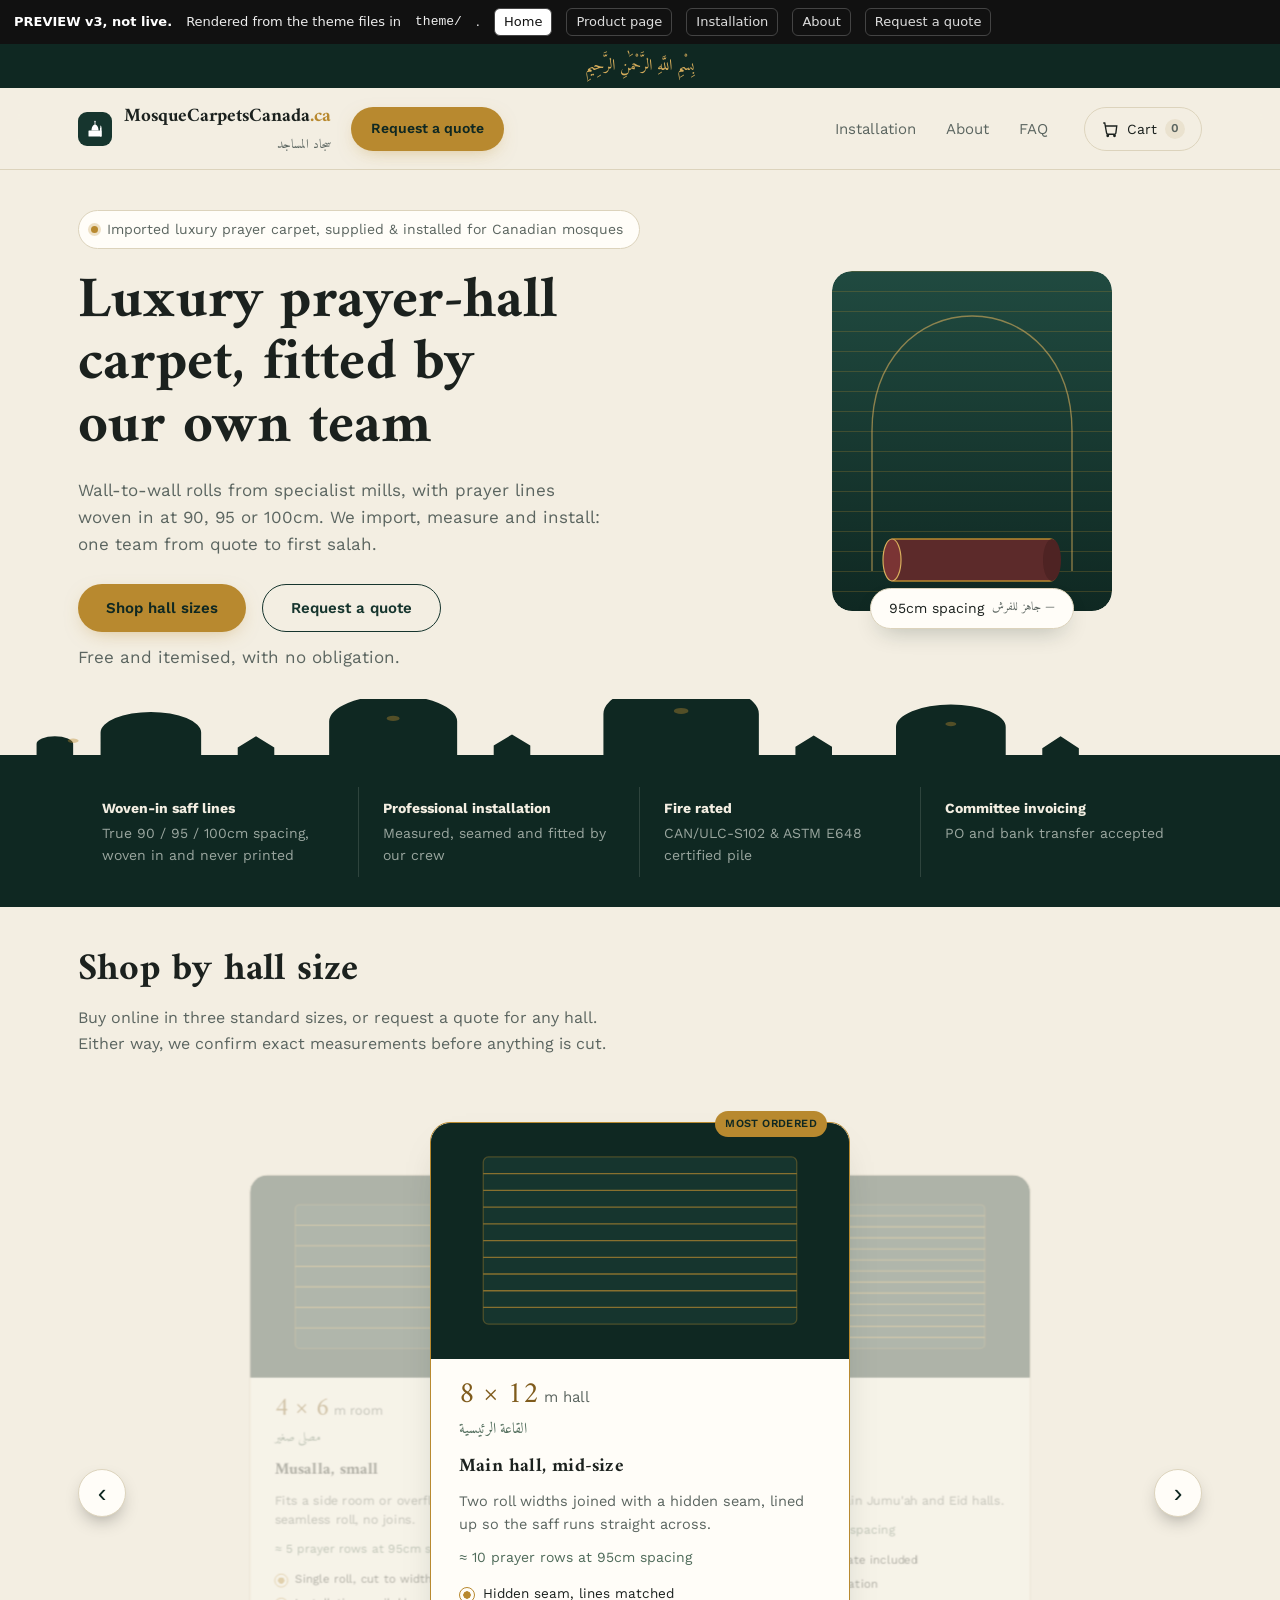
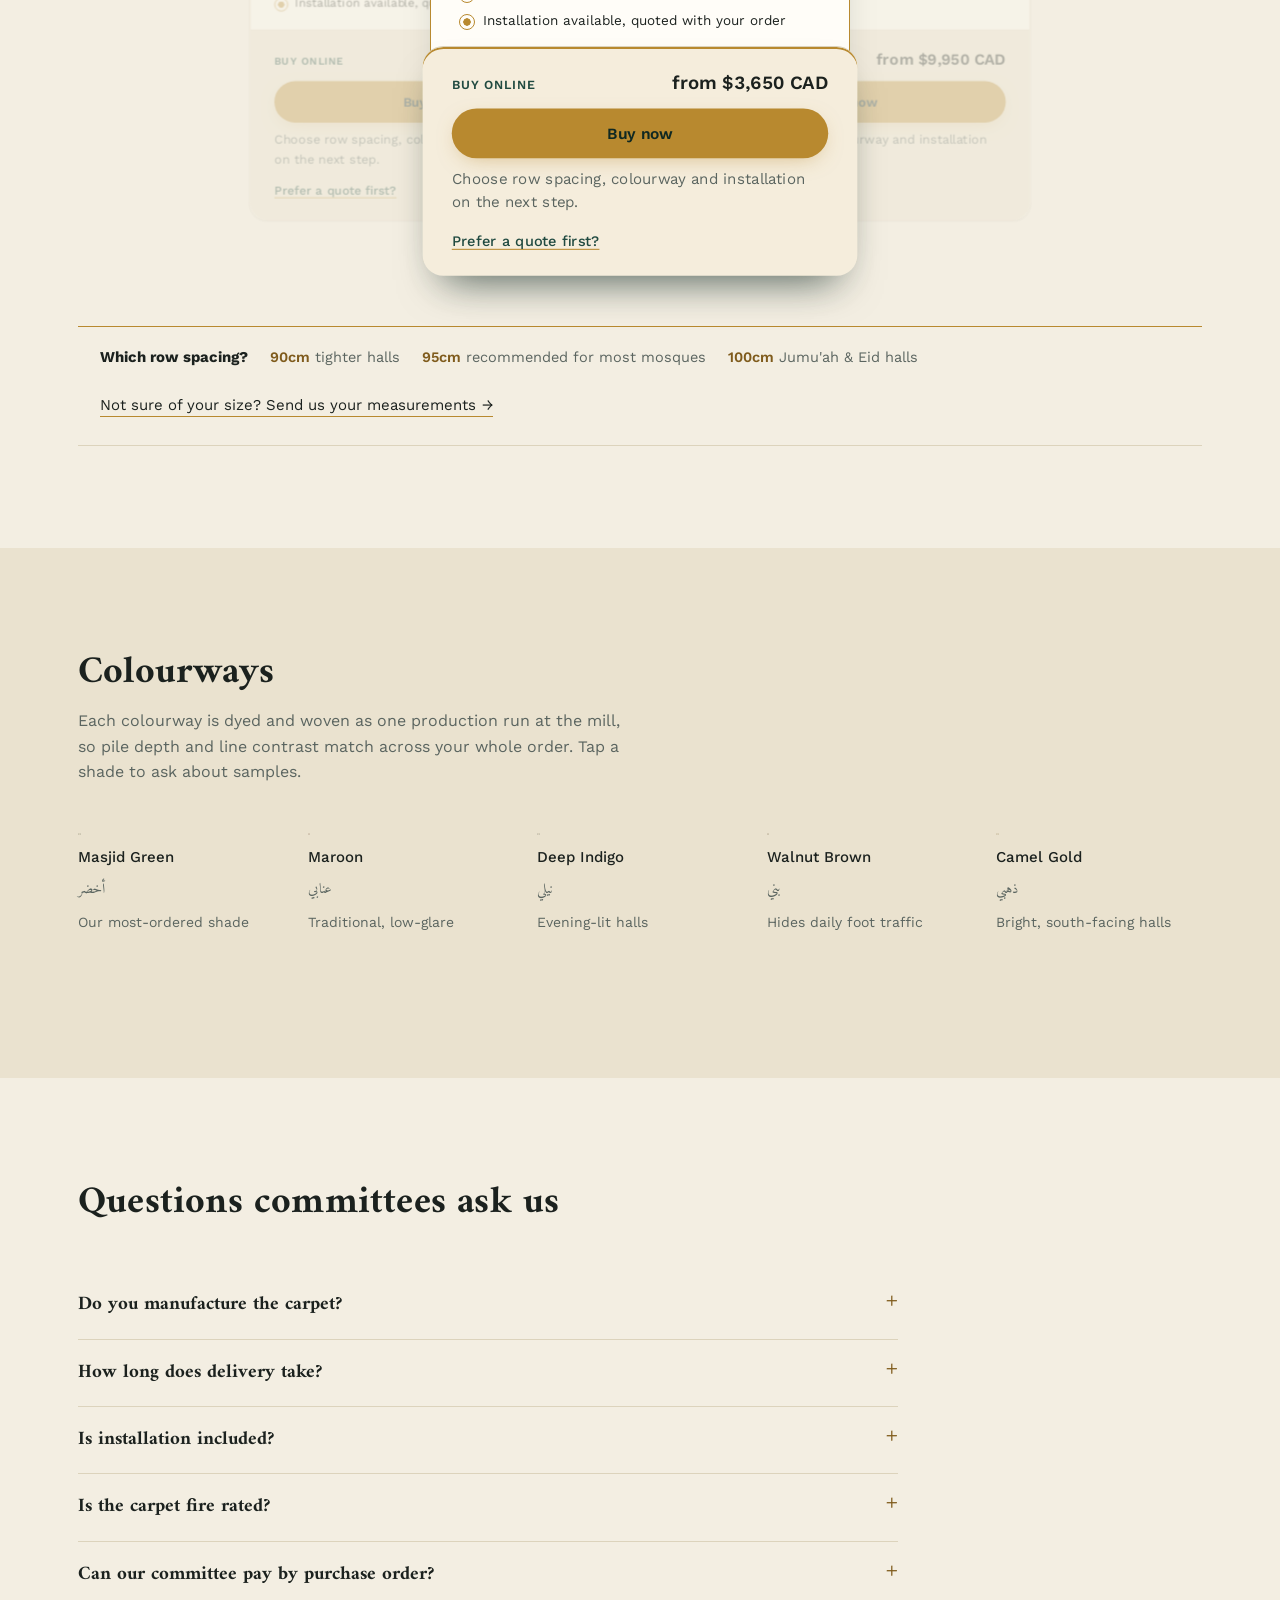
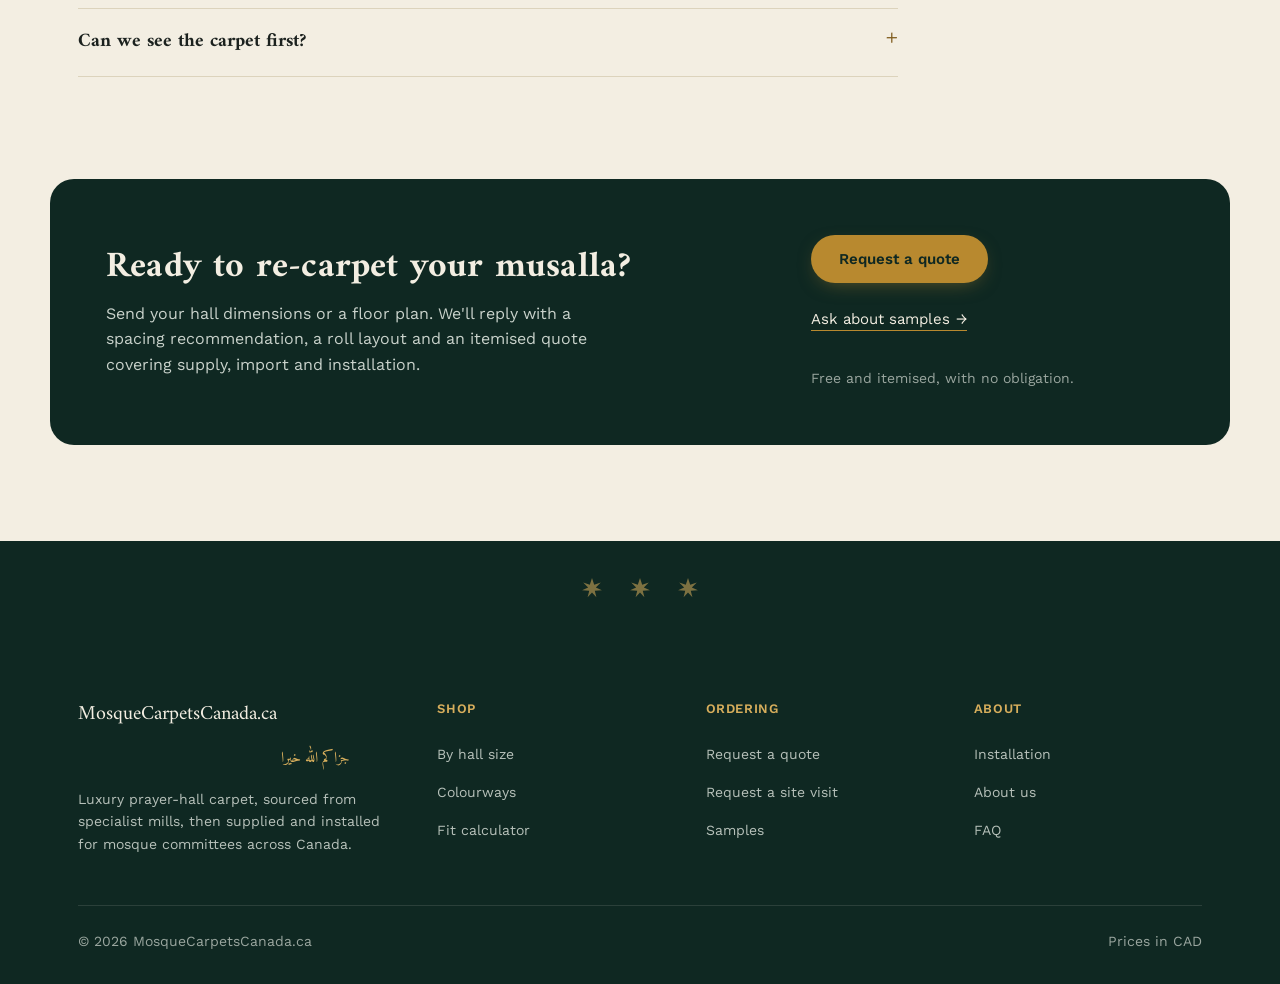
==== previews/v3/index.html @ cc200205 "Fit calculator on the Installation page; footer link points there (preview) Co-Authored-By: Claude O" ====
<!doctype html>
<html lang="en"><head><meta charset="utf-8"><meta name="viewport" content="width=device-width, initial-scale=1">
<title>Home · Site Preview</title>
<style>body{margin:0}.pv{position:relative;z-index:100;background:#111;color:#eee;font:13px/1.4 system-ui,sans-serif;display:flex;flex-wrap:wrap;gap:8px 14px;align-items:center;padding:8px 14px}
.pv b{color:#fff}.pv a{color:#ddd;padding:4px 9px;border:1px solid #444;border-radius:6px;text-decoration:none}.pv a[aria-current]{background:#fff;color:#111}
.skip{position:absolute;left:8px;top:-60px;z-index:200;background:#0F2822;color:#fff;padding:10px 14px;border-radius:8px}.skip:focus{top:8px}</style>
</head><body>
<a class="skip" href="#MainContent">Skip to content</a>
<div class="pv"><b>PREVIEW v3, not live.</b> Rendered from the theme files in <code>theme/</code>. <a href="index.html" aria-current="page">Home</a><a href="product.html">Product page</a><a href="installation.html">Installation</a><a href="about.html">About</a><a href="quote.html">Request a quote</a></div>
<div id="header-group"><link rel="stylesheet" href="../../theme/assets/mosque-design.css">
<link rel="stylesheet" href="../../theme/assets/mosque-update.css">
<link rel="preconnect" href="https://fonts.googleapis.com">
<link rel="preconnect" href="https://fonts.gstatic.com" crossorigin>
<link href="https://fonts.googleapis.com/css2?family=Amiri:ital,wght@0,400;0,700;1,400&family=Work+Sans:wght@300;400;500;600&display=swap" rel="stylesheet">
<div id="mcc-app">
<div class="mcc-bismillah-bar mcc-ar">بِسْمِ اللَّهِ الرَّحْمَٰنِ الرَّحِيمِ</div>

<header>
  <div class="mcc-nav">
    <a class="mcc-logo" href="index.html">
      <div class="mcc-logo-mark">
        <svg viewBox="0 0 40 40" xmlns="http://www.w3.org/2000/svg" fill="none">
          <rect x="7" y="23" width="26" height="12" rx="1" fill="#FFFFFF"/>
          <path d="M13 23C13 15.8 16.5 11 20 11C23.5 11 27 15.8 27 23Z" fill="#FFFFFF"/>
          <rect x="19.2" y="6" width="1.6" height="5" fill="#FFFFFF"/>
          <circle cx="20" cy="5" r="1.5" fill="#FFFFFF"/>
          <rect x="30" y="17" width="3.2" height="18" fill="#FFFFFF"/>
          <path d="M30 17 L31.6 12.5 L33.2 17Z" fill="#FFFFFF"/>
        </svg>
      </div>
      <div class="mcc-logo-stack">
        <span>MosqueCarpetsCanada<span style="color:var(--brass);">.ca</span></span>
        <span class="mcc-logo-ar">سجاد المساجد</span>
      </div>
    </a>
    <a class="mcc-btn-primary mcc-btn-sm mcc-nav-quote" href="quote.html">Request a quote</a><nav class="mcc-navlinks" aria-label="Main">
      <a href="installation.html">Installation</a>
      <a href="about.html">About</a>
      <a href="index.html#faq">FAQ</a>
    </nav>
    <div class="mcc-navtools">
      <a class="mcc-cart-btn" href="/cart" aria-label="Cart, 0 items">
        <svg width="18" height="18" viewBox="0 0 24 24" fill="none" stroke="currentColor" stroke-width="1.8" aria-hidden="true"><path d="M3 4h2l2.4 13.2a2 2 0 0 0 2 1.8h8.4a2 2 0 0 0 2-1.6L21 8H6"/><circle cx="9" cy="21" r="1"/><circle cx="18" cy="21" r="1"/></svg>
        <span class="mcc-cart-label">Cart</span>
        <span class="mcc-cart-count" data-count="0" aria-hidden="true">0</span>
      </a>
    </div>
  </div>
  <nav class="mcc-mobile-nav" aria-label="Main (mobile)">
    <a href="installation.html">Installation</a>
    <a href="about.html">About</a>
    <a href="index.html#faq">FAQ</a>
  </nav>
</header><div class="mcc-mobile-cta" id="mccMobileCta"><a class="mcc-btn-primary" href="quote.html">Request a quote</a></div></div>
<script>
  (function(){
    try{
      var root = document.documentElement;
      root.classList.add('mcc-js');
      var header = document.querySelector('#mcc-app header');
      var bar = document.getElementById('mccMobileCta');
      function onScroll(){
        if(header){ header.classList.toggle('is-scrolled', window.scrollY > 8); }
        if(bar){ bar.classList.toggle('is-visible', window.scrollY > 480); }
      }
      window.addEventListener('scroll', onScroll, { passive: true });
      onScroll();
      function reveal(){
        var items = document.querySelectorAll('#mcc-app [data-reveal]');
        if(!('IntersectionObserver' in window)){ items.forEach(function(el){ el.classList.add('is-in'); }); return; }
        var io = new IntersectionObserver(function(entries){
          entries.forEach(function(e){ if(e.isIntersecting){ e.target.classList.add('is-in'); io.unobserve(e.target); } });
        }, { rootMargin: '0px 0px -8% 0px', threshold: 0.12 });
        items.forEach(function(el){ io.observe(el); });
      }
      if(document.readyState === 'loading'){ document.addEventListener('DOMContentLoaded', reveal); } else { reveal(); }
    }catch(e){ document.documentElement.classList.remove('mcc-js'); console.error('Header script error', e); }
  })();
</script>

</div>
<main id="MainContent"><link rel="stylesheet" href="../../theme/assets/mosque-design.css">
<link rel="stylesheet" href="../../theme/assets/mosque-update.css">
<div id="mcc-app">
<section class="mcc-hero">
  <div class="mcc-hero-skyline" aria-hidden="true">
    <svg viewBox="0 0 1400 220" preserveAspectRatio="none" xmlns="http://www.w3.org/2000/svg">
      <path d="M0 220 V150 L40 150 L40 120 A20 20 0 0 1 80 120 L80 150 L110 150 L110 90 A55 55 0 0 1 220 90 L220 150 L260 150 L260 130 L280 100 L300 130 L300 150 L360 150 L360 60 A70 70 0 0 1 500 60 L500 150 L540 150 L540 125 L560 95 L580 125 L580 150 L660 150 L660 40 A85 85 0 0 1 830 40 L830 150 L870 150 L870 128 L890 98 L910 128 L910 150 L980 150 L980 75 A60 60 0 0 1 1100 75 L1100 150 L1140 150 L1140 132 L1160 100 L1180 132 L1180 150 L1400 150 V220 Z" fill="var(--green-900)"/>
      <circle cx="80" cy="112" r="6" fill="var(--brass)" opacity="0.4"/>
      <circle cx="430" cy="52" r="7" fill="var(--brass)" opacity="0.4"/>
      <circle cx="745" cy="32" r="8" fill="var(--brass)" opacity="0.4"/>
      <circle cx="1040" cy="67" r="6" fill="var(--brass)" opacity="0.4"/>
    </svg>
  </div>

  <div class="mcc-hero-inner">
    <div class="mcc-hero-copy">
      <div class="mcc-trust-badge"><span class="mcc-dot"></span>Imported luxury prayer carpet, supplied & installed for Canadian mosques</div>
      <h1>Luxury prayer-hall carpet, fitted by our own team</h1>
      <p>Wall-to-wall rolls from specialist mills, with prayer lines woven in at 90, 95 or 100cm. We import, measure and install: one team from quote to first salah.</p>
      <div class="mcc-hero-actions">
        <a href="#sizes" class="mcc-btn-primary">Shop hall sizes</a>
        <a href="quote.html" class="mcc-btn-secondary">Request a quote</a>
      </div>
      <p class="mcc-cta-note" style="margin-top:12px;">Free and itemised, with no obligation.</p>
    </div>

    <div class="mcc-hero-card" style="--r:0deg;">
      <svg viewBox="0 0 280 340" xmlns="http://www.w3.org/2000/svg" aria-hidden="true">
        <defs>
          <linearGradient id="archfill2" x1="0" y1="0" x2="0" y2="1"><stop offset="0%" stop-color="#204A40"/><stop offset="100%" stop-color="#0F2822"/></linearGradient>
          <pattern id="saffLines2" width="280" height="20" patternUnits="userSpaceOnUse"><line x1="0" y1="0" x2="280" y2="0" stroke="#B8892F" stroke-width="1" opacity="0.5"/></pattern>
        </defs>
        <rect x="0" y="0" width="280" height="340" rx="20" fill="url(#archfill2)"/>
        <rect x="0" y="0" width="280" height="340" rx="20" fill="url(#saffLines2)"/>
        <path d="M40 300 V160 C40 90 85 45 140 45 C195 45 240 90 240 160 V300" fill="none" stroke="#D7AE5C" stroke-width="1.4" opacity="0.6"/>
        <g transform="translate(56,268)">
          <rect x="0" y="0" width="168" height="42" rx="6" fill="#5C2A2A"/>
          <rect x="0" y="0" width="168" height="42" rx="6" fill="none" stroke="#B8892F" stroke-width="1.3"/>
          <ellipse cx="4" cy="21" rx="9" ry="21" fill="#7A3434"/>
          <ellipse cx="4" cy="21" rx="9" ry="21" fill="none" stroke="#D7AE5C" stroke-width="1.2"/>
          <ellipse cx="164" cy="21" rx="9" ry="21" fill="#4E2323"/>
        </g>
      </svg>
      <div class="mcc-hero-card-tag">95cm spacing<span class="mcc-ar">— جاهز للفرش</span></div>
    </div>
  </div>
</section>

<div class="mcc-strip mcc-trust-band">
  <div class="mcc-wrap">
    <div class="mcc-strip-item"><strong>Woven-in saff lines</strong>True 90 / 95 / 100cm spacing, woven in and never printed</div>
    <div class="mcc-strip-item"><strong>Professional installation</strong>Measured, seamed and fitted by our crew</div>
    <div class="mcc-strip-item"><strong>Fire rated</strong>CAN/ULC-S102 & ASTM E648 certified pile</div>
    <div class="mcc-strip-item"><strong>Committee invoicing</strong>PO and bank transfer accepted</div>
  </div>
</div>

<section class="mcc-section mcc-tight-top" id="sizes">
  <div class="mcc-wrap">
    <div class="mcc-section-head" data-reveal>
      <h2>Shop by hall size</h2>
      <p>Buy online in three standard sizes, or request a quote for any hall. Either way, we confirm exact measurements before anything is cut.</p>
    </div>
    <div class="mcc-size-carousel" data-size-carousel data-reveal role="region" aria-roledescription="carousel" aria-label="Hall sizes">
    <button type="button" class="mcc-carousel-nav mcc-carousel-prev" data-carousel-prev aria-label="Previous hall size" hidden>&#8249;</button>
    <div class="mcc-grid-by-size" data-carousel-track><article class="mcc-size-card" data-carousel-card aria-roledescription="slide" ><div class="mcc-card-media"><svg viewBox="0 0 320 180" aria-hidden="true" preserveAspectRatio="xMidYMid slice">
                <rect width="320" height="180" fill="#0F2822"/>
                <g transform="translate(40,26)"><rect width="240" height="128" rx="4" fill="#16352E" stroke="#B8892F" stroke-opacity=".35"/>
                  <g stroke="#B8892F" stroke-opacity=".7"><line x1="0" y1="18.285714285714285" x2="240" y2="18.285714285714285"/><line x1="0" y1="36.57142857142857" x2="240" y2="36.57142857142857"/><line x1="0" y1="54.857142857142854" x2="240" y2="54.857142857142854"/><line x1="0" y1="73.14285714285714" x2="240" y2="73.14285714285714"/><line x1="0" y1="91.42857142857143" x2="240" y2="91.42857142857143"/><line x1="0" y1="109.71428571428571" x2="240" y2="109.71428571428571"/></g>
                </g>
              </svg></div>
          <div class="mcc-size-head">
            <div class="mcc-dims">4 × 6<span> m room</span></div><div class="mcc-dims-ar">مصلى صغير</div></div>
          <h3><a class="mcc-card-title-link" href="product.html">Musalla, small</a></h3>
          <p>Fits a side room or overflow musalla. One seamless roll, no joins.</p><div class="mcc-rows">≈ 5 prayer rows at 95cm spacing</div><ul class="mcc-incl"><li>Single roll, cut to width</li><li>Installation available, quoted with your order</li></ul><div class="mcc-buy-box">
            <div class="mcc-buy-top">
              <span class="mcc-buy-label">Buy online</span>
              <span class="mcc-price">from $1,150 CAD</span>
            </div><a class="mcc-btn-primary mcc-buy-btn" href="product.html" aria-label="Buy now: Musalla, small">Buy now</a>
              <p class="mcc-buy-note">Choose row spacing, colourway and installation on the next step.</p><a class="mcc-buy-quote" href="quote.html?product=musalla-carpet-roll-small-4-6-m">Prefer a quote first?</a>
          </div>
        </article><article class="mcc-size-card mcc-pop" data-carousel-card aria-roledescription="slide" ><span class="mcc-pop-tag">Most ordered</span><div class="mcc-card-media"><svg viewBox="0 0 320 180" aria-hidden="true" preserveAspectRatio="xMidYMid slice">
                <rect width="320" height="180" fill="#0F2822"/>
                <g transform="translate(40,26)"><rect width="240" height="128" rx="4" fill="#16352E" stroke="#B8892F" stroke-opacity=".35"/>
                  <g stroke="#B8892F" stroke-opacity=".7"><line x1="0" y1="12.8" x2="240" y2="12.8"/><line x1="0" y1="25.6" x2="240" y2="25.6"/><line x1="0" y1="38.4" x2="240" y2="38.4"/><line x1="0" y1="51.2" x2="240" y2="51.2"/><line x1="0" y1="64" x2="240" y2="64"/><line x1="0" y1="76.8" x2="240" y2="76.8"/><line x1="0" y1="89.6" x2="240" y2="89.6"/><line x1="0" y1="102.4" x2="240" y2="102.4"/><line x1="0" y1="115.2" x2="240" y2="115.2"/></g>
                </g>
              </svg></div>
          <div class="mcc-size-head">
            <div class="mcc-dims">8 × 12<span> m hall</span></div><div class="mcc-dims-ar">القاعة الرئيسية</div></div>
          <h3><a class="mcc-card-title-link" href="product.html">Main hall, mid-size</a></h3>
          <p>Two roll widths joined with a hidden seam, lined up so the saff runs straight across.</p><div class="mcc-rows">≈ 10 prayer rows at 95cm spacing</div><ul class="mcc-incl"><li>Hidden seam, lines matched</li><li>Installation available, quoted with your order</li></ul><div class="mcc-buy-box">
            <div class="mcc-buy-top">
              <span class="mcc-buy-label">Buy online</span>
              <span class="mcc-price">from $3,650 CAD</span>
            </div><a class="mcc-btn-primary mcc-buy-btn" href="product.html" aria-label="Buy now: Main hall, mid-size">Buy now</a>
              <p class="mcc-buy-note">Choose row spacing, colourway and installation on the next step.</p><a class="mcc-buy-quote" href="quote.html?product=main-hall-carpet-roll-mid-size-8-12-m">Prefer a quote first?</a>
          </div>
        </article><article class="mcc-size-card" data-carousel-card aria-roledescription="slide" ><div class="mcc-card-media"><svg viewBox="0 0 320 180" aria-hidden="true" preserveAspectRatio="xMidYMid slice">
                <rect width="320" height="180" fill="#0F2822"/>
                <g transform="translate(40,26)"><rect width="240" height="128" rx="4" fill="#16352E" stroke="#B8892F" stroke-opacity=".35"/>
                  <g stroke="#B8892F" stroke-opacity=".7"><line x1="0" y1="9.846153846153847" x2="240" y2="9.846153846153847"/><line x1="0" y1="19.692307692307693" x2="240" y2="19.692307692307693"/><line x1="0" y1="29.53846153846154" x2="240" y2="29.53846153846154"/><line x1="0" y1="39.38461538461539" x2="240" y2="39.38461538461539"/><line x1="0" y1="49.23076923076923" x2="240" y2="49.23076923076923"/><line x1="0" y1="59.07692307692308" x2="240" y2="59.07692307692308"/><line x1="0" y1="68.92307692307692" x2="240" y2="68.92307692307692"/><line x1="0" y1="78.76923076923077" x2="240" y2="78.76923076923077"/><line x1="0" y1="88.61538461538461" x2="240" y2="88.61538461538461"/><line x1="0" y1="98.46153846153847" x2="240" y2="98.46153846153847"/><line x1="0" y1="108.3076923076923" x2="240" y2="108.3076923076923"/><line x1="0" y1="118.15384615384616" x2="240" y2="118.15384615384616"/></g>
                </g>
              </svg></div>
          <div class="mcc-size-head">
            <div class="mcc-dims">15 × 22<span> m hall</span></div><div class="mcc-dims-ar">قاعة الجمعة</div></div>
          <h3><a class="mcc-card-title-link" href="product.html">Jumu'ah hall, large</a></h3>
          <p>Multi-width install for main Jumu'ah and Eid halls.</p><div class="mcc-rows">≈ 19 prayer rows at 95cm spacing</div><ul class="mcc-incl"><li>Site visit & floor template included</li><li>Full professional installation</li></ul><div class="mcc-buy-box">
            <div class="mcc-buy-top">
              <span class="mcc-buy-label">Buy online</span>
              <span class="mcc-price">from $9,950 CAD</span>
            </div><a class="mcc-btn-primary mcc-buy-btn" href="product.html" aria-label="Buy now: Jumu&#39;ah hall, large">Buy now</a>
              <p class="mcc-buy-note">Choose row spacing, colourway and installation on the next step.</p><a class="mcc-buy-quote" href="quote.html?product=jumuah-hall-carpet-roll-large-15-22-m">Prefer a quote first?</a>
          </div>
        </article></div>
    <button type="button" class="mcc-carousel-nav mcc-carousel-next" data-carousel-next aria-label="Next hall size" hidden>&#8250;</button>
    <p class="mcc-visually-hidden" aria-live="polite" data-carousel-status></p>
    </div>
    <div class="mcc-size-help" data-reveal>
      <div class="mcc-size-help-tip">
        <strong>Which row spacing?</strong>
        <span><b>90cm</b> tighter halls</span><span><b>95cm</b> recommended for most mosques</span><span><b>100cm</b> Jumu'ah &amp; Eid halls</span>
      </div>
      <a class="mcc-btn-ghost" href="quote.html">Not sure of your size? Send us your measurements</a>
    </div>
  </div>
</section>

<section class="mcc-section mcc-band" id="colours">
  <div class="mcc-wrap">
    <div class="mcc-section-head" data-reveal>
      <h2>Colourways</h2>
      <p>Each colourway is dyed and woven as one production run at the mill, so pile depth and line contrast match across your whole order. Tap a shade to ask about samples.</p>
    </div>
    <div class="mcc-colorways">
      <button type="button" class="mcc-swatch" data-name="Masjid Green" aria-pressed="false"><div class="mcc-block" style="background:#0F2822"></div><p>Masjid Green</p><div class="mcc-ar-name">أخضر</div><span>Our most-ordered shade</span></button>
      <button type="button" class="mcc-swatch" data-name="Maroon" aria-pressed="false"><div class="mcc-block" style="background:#5C2A2A"></div><p>Maroon</p><div class="mcc-ar-name">عنابي</div><span>Traditional, low-glare</span></button>
      <button type="button" class="mcc-swatch" data-name="Deep Indigo" aria-pressed="false"><div class="mcc-block" style="background:#1B2A4A"></div><p>Deep Indigo</p><div class="mcc-ar-name">نيلي</div><span>Evening-lit halls</span></button>
      <button type="button" class="mcc-swatch" data-name="Walnut Brown" aria-pressed="false"><div class="mcc-block" style="background:#3B2A17"></div><p>Walnut Brown</p><div class="mcc-ar-name">بني</div><span>Hides daily foot traffic</span></button>
      <button type="button" class="mcc-swatch" data-name="Camel Gold" aria-pressed="false"><div class="mcc-block" style="background:#8A6A2E"></div><p>Camel Gold</p><div class="mcc-ar-name">ذهبي</div><span>Bright, south-facing halls</span></button>
    </div>
    <p class="mcc-colorway-preview" id="mccColorwayPreview" aria-live="polite"></p>
  </div>
</section>

<section class="mcc-section" id="faq">
  <div class="mcc-wrap">
    <div class="mcc-section-head" data-reveal><h2>Questions committees ask us</h2></div>
    <div class="mcc-faq"><details  ><summary>Do you manufacture the carpet?</summary><p>No. We're specialist suppliers. We source luxury prayer carpet from partner mills, import it and inspect every roll in Canada. That lets us pick the best mill for each job instead of pushing one factory's range.</p></details><details  ><summary>How long does delivery take?</summary><p>It depends on the colourway, spacing and quantity. We confirm your delivery window in writing with your quote, before you pay anything.</p></details><details  ><summary>Is installation included?</summary><p>Installation is available on every order and quoted alongside the carpet, so you can compare supply-only and supply-and-install. The Jumu'ah hall package always includes a site visit and floor template.</p></details><details  ><summary>Is the carpet fire rated?</summary><p>Yes. The pile is certified to CAN/ULC-S102 and ASTM E648. We can send the certificates to your building inspector or insurer.</p></details><details  ><summary>Can our committee pay by purchase order?</summary><p>Yes. We accept POs and bank transfer, and we invoice in your mosque's registered name for your records.</p></details><details  ><summary>Can we see the carpet first?</summary><p>Yes. Request samples of any colourway through our quote form and we'll arrange them for your committee.</p></details></div>
  </div>
</section>

<section class="mcc-cta mcc-on-dark" data-reveal>
  <div><h2>Ready to re-carpet your musalla?</h2><p>Send your hall dimensions or a floor plan. We'll reply with a spacing recommendation, a roll layout and an itemised quote covering supply, import and installation.</p></div>
  <div class="mcc-cta-actions"><a href="quote.html" class="mcc-btn-primary">Request a quote</a><a href="quote.html?need=samples" class="mcc-btn-ghost">Ask about samples</a><p class="mcc-cta-note">Free and itemised, with no obligation.</p></div>
</section>
</div>
<script>
  (function(){
    try{
      var swatches = document.querySelectorAll('.mcc-swatch');
      var preview = document.getElementById('mccColorwayPreview');
      swatches.forEach(function(btn){
        btn.addEventListener('click', function(){
          swatches.forEach(function(b){ b.setAttribute('aria-pressed', 'false'); b.classList.remove('mcc-swatch-pulse'); });
          btn.setAttribute('aria-pressed', 'true');
          void btn.offsetWidth;
          btn.classList.add('mcc-swatch-pulse');
          if (preview) {
            preview.innerHTML = 'Selected: <strong>' + btn.dataset.name + '</strong> · <a href="quote.html?need=samples&colour=' + encodeURIComponent(btn.dataset.name) + '" style="border-bottom:1px solid var(--brass)">Ask about samples →</a>';
            preview.classList.add('is-visible');
          }
        });
      });
    }catch(e){ console.error('Colorway selector error', e); }
  })();
</script>
<script>
  (function(){
    try{
      var root = document.querySelector('[data-size-carousel]');
      if(!root) return;
      var cards = Array.prototype.slice.call(root.querySelectorAll('[data-carousel-card]'));
      if(cards.length < 2) return;
      var prevBtn = root.querySelector('[data-carousel-prev]'), nextBtn = root.querySelector('[data-carousel-next]');
      var status = root.querySelector('[data-carousel-status]');
      var still = window.matchMedia && window.matchMedia('(prefers-reduced-motion: reduce)').matches;
      var n = cards.length, active = Math.floor((n - 1) / 2), timer = null;

      function layout(){
        cards.forEach(function(card, i){
          var d = (i - active + n) % n;
          var pos = d === 0 ? 'active' : (d === 1 ? 'next' : (d === n - 1 ? 'prev' : 'hidden'));
          card.setAttribute('data-pos', pos);
          card.setAttribute('aria-label', (i + 1) + ' of ' + n);
          card.setAttribute('aria-hidden', pos === 'active' ? 'false' : 'true');
          card.querySelectorAll('a, button').forEach(function(el){
            if(pos === 'active'){ el.removeAttribute('tabindex'); } else { el.setAttribute('tabindex', '-1'); }
          });
        });
        var title = cards[active].querySelector('h3');
        if(status && title){ status.textContent = 'Showing ' + title.textContent.trim() + ', ' + (active + 1) + ' of ' + n; }
      }

      function pop(){
        var box = cards[active].querySelector('.mcc-buy-box');
        if(!box || still) return;
        box.classList.remove('is-popping'); void box.offsetWidth; box.classList.add('is-popping');
      }

      function go(index){
        var next = (index + n) % n;
        if(next === active) return;
        cards.forEach(function(c){ var b = c.querySelector('.mcc-buy-box'); if(b){ b.classList.remove('is-popping'); } });
        active = next;
        layout();
        clearTimeout(timer);
        timer = setTimeout(pop, still ? 0 : 260);
      }

      prevBtn.addEventListener('click', function(){ go(active - 1); });
      nextBtn.addEventListener('click', function(){ go(active + 1); });

      root.addEventListener('click', function(e){
        var card = e.target.closest('[data-carousel-card]');
        if(card && card.getAttribute('data-pos') !== 'active'){
          e.preventDefault(); e.stopPropagation();
          go(cards.indexOf(card));
        }
      }, true);

      root.addEventListener('keydown', function(e){
        if(e.key === 'ArrowLeft'){ e.preventDefault(); go(active - 1); prevBtn.focus(); }
        if(e.key === 'ArrowRight'){ e.preventDefault(); go(active + 1); nextBtn.focus(); }
      });

      var x0 = null;
      root.addEventListener('touchstart', function(e){ x0 = e.touches[0].clientX; }, { passive: true });
      root.addEventListener('touchend', function(e){
        if(x0 === null) return;
        var dx = e.changedTouches[0].clientX - x0; x0 = null;
        if(Math.abs(dx) > 40){ go(active + (dx < 0 ? 1 : -1)); }
      }, { passive: true });

      prevBtn.hidden = false; nextBtn.hidden = false;
      root.classList.add('is-ready');
      layout();
      setTimeout(pop, 300);
    }catch(e){ console.error('Hall size carousel error', e); }
  })();
</script>


</main>
<link rel="stylesheet" href="../../theme/assets/mosque-design.css">
<link rel="stylesheet" href="../../theme/assets/mosque-update.css">
<div id="mcc-app">
<div class="mcc-divider-stars" style="background:var(--green-900); padding:36px 0;" aria-hidden="true">
  <svg viewBox="0 0 40 40"><path d="M20 2 L24 14 L36 10 L27 19 L38 24 L25 25 L28 37 L20 28 L12 37 L15 25 L2 24 L13 19 L4 10 L16 14 Z" fill="var(--brass-light)"/></svg>
  <svg viewBox="0 0 40 40"><path d="M20 2 L24 14 L36 10 L27 19 L38 24 L25 25 L28 37 L20 28 L12 37 L15 25 L2 24 L13 19 L4 10 L16 14 Z" fill="var(--brass-light)"/></svg>
  <svg viewBox="0 0 40 40"><path d="M20 2 L24 14 L36 10 L27 19 L38 24 L25 25 L28 37 L20 28 L12 37 L15 25 L2 24 L13 19 L4 10 L16 14 Z" fill="var(--brass-light)"/></svg>
</div>

<div class="mcc-footer">
  <div class="mcc-wrap">
    <div class="mcc-foot-grid">
      <div>
        <div class="mcc-foot-logo">MosqueCarpetsCanada.ca</div>
        <p class="mcc-ar" style="max-width:34ch; color:var(--brass-light); font-size:15px; margin-bottom:14px;">جزاكم الله خيرا</p>
        <p style="max-width:34ch;">Luxury prayer-hall carpet, sourced from specialist mills, then supplied and installed for mosque committees across Canada.</p></div>
      <div>
        <h4>Shop</h4>
        <a href="index.html#sizes">By hall size</a>
        <a href="index.html#colours">Colourways</a>
        <a href="/pages/installation#calculator">Fit calculator</a>
      </div>
      <div>
        <h4>Ordering</h4>
        <a href="quote.html">Request a quote</a>
        <a href="quote.html?need=site-visit">Request a site visit</a>
        <a href="quote.html?need=samples">Samples</a>
      </div>
      <div>
        <h4>About</h4>
        <a href="installation.html">Installation</a>
        <a href="about.html">About us</a>
        <a href="index.html#faq">FAQ</a>
      </div>
    </div>
    <div class="mcc-foot-bottom">
      <span>© 2026 MosqueCarpetsCanada.ca</span>
      <span>Prices in CAD</span>
    </div>
  </div>
</div>
</div>


</body></html>
---- theme/assets/mosque-design.css ----
#mcc-app{--green-900:#0F2822; --green-800:#16352E; --green-700:#204A40; --brass:#B8892F; --brass-light:#D7AE5C; --plaster:#F3EEE2; --plaster-dim:#EAE2CF; --maroon:#5C2A2A; --sage:#7C9A87; --ink:#1B211E; --bg:var(--plaster); --surface:#FFFDF8; --text:var(--ink); --text-dim:#5B6560; --line:#DCD3BC; --arch:var(--green-800);}
#mcc-app *{box-sizing:border-box; margin:0; padding:0;}
#mcc-app{background:var(--bg); color:var(--text); font-family:'Work Sans', sans-serif; font-weight:400; line-height:1.6; overflow-x:hidden;}
#mcc-app img{max-width:100%; display:block;}
#mcc-app a{color:inherit; text-decoration:none;}
#mcc-app .mcc-wrap{max-width:1180px; margin:0 auto; padding:0 28px;}
#mcc-app h1, #mcc-app h2, #mcc-app h3{font-family:'Amiri', serif; font-weight:700; line-height:1.15; letter-spacing:0.2px;}
#mcc-app header{position:sticky; top:0; z-index:40; background:color-mix(in srgb, var(--bg) 82%, transparent); backdrop-filter:blur(14px); -webkit-backdrop-filter:blur(14px); border-bottom:1px solid var(--line);}
#mcc-app .mcc-nav{display:flex; align-items:center; padding:20px 28px; max-width:1180px; margin:0 auto;}
#mcc-app .mcc-logo{display:flex; align-items:center; gap:12px; font-family:'Amiri', serif; font-weight:700; font-size:19px; color:var(--text); white-space:nowrap;}
#mcc-app .mcc-logo-mark{width:34px; height:34px; flex-shrink:0; background:var(--green-800); border-radius:9px; display:flex; align-items:center; justify-content:center;}
#mcc-app .mcc-logo-mark svg{width:20px; height:20px;}
#mcc-app .mcc-navlinks{display:flex; gap:34px; font-size:15px; color:var(--text-dim); margin-left:auto; margin-right:48px;}
#mcc-app .mcc-navlinks a:hover{color:var(--brass);}
#mcc-app .mcc-navtools{display:flex; align-items:center; gap:20px;}
#mcc-app .mcc-cart-btn{display:flex; align-items:center; gap:8px; font-size:14px; color:var(--text); border:1px solid var(--line); padding:9px 18px; border-radius:999px;}
@media (max-width:840px){#mcc-app .mcc-navlinks{display:none;}}
#mcc-app .mcc-hero{position:relative; padding:40px 0 0; overflow:hidden;}
#mcc-app .mcc-hero-skyline{position:absolute; left:0; right:0; bottom:0; height:82px; opacity:0.5; pointer-events:none;}
#mcc-app .mcc-hero-skyline svg{width:100%; height:100%; display:block;}
#mcc-app .mcc-hero-inner{position:relative; z-index:1; max-width:1180px; margin:0 auto; padding:0 28px 110px; display:grid; grid-template-columns:1.15fr 0.85fr; align-items:center; gap:40px;}
#mcc-app .mcc-trust-badge{display:inline-flex; align-items:center; gap:9px; font-size:13px; color:var(--text-dim); border:1px solid var(--line); border-radius:999px; padding:7px 16px 7px 12px; margin-bottom:22px; background:var(--surface);}
#mcc-app .mcc-trust-badge .mcc-dot{width:7px; height:7px; border-radius:50%; background:var(--brass); box-shadow:0 0 0 3px color-mix(in srgb, var(--brass) 25%, transparent);}
#mcc-app .mcc-hero-copy .mcc-kicker{color:var(--brass); font-size:15px; font-style:italic; font-family:'Amiri', serif; margin-bottom:18px;}
#mcc-app .mcc-hero-copy h1{font-size:clamp(34px, 4.2vw, 54px); max-width:12ch; color:var(--text);}
#mcc-app .mcc-hero-copy p{margin-top:18px; max-width:42ch; color:var(--text-dim); font-size:17px;}
#mcc-app .mcc-hero-actions{display:flex; gap:16px; margin-top:26px; align-items:center; flex-wrap:wrap;}
#mcc-app .mcc-btn-primary{background:var(--brass); color:var(--green-900); padding:15px 30px; font-size:15px; font-weight:600; border-radius:999px; transition:transform .18s ease, background .18s ease, box-shadow .18s ease; box-shadow:0 6px 20px -8px rgba(184,137,47,0.55);}
#mcc-app .mcc-btn-primary:hover{background:var(--brass-light); transform:translateY(-1px); box-shadow:0 10px 26px -8px rgba(184,137,47,0.65);}
#mcc-app .mcc-btn-ghost{color:var(--text); font-size:15px; border-bottom:1px solid var(--brass); padding-bottom:3px;}
#mcc-app .mcc-hero-mini-stats{display:flex; gap:32px; margin-top:28px; padding-top:18px; border-top:1px solid var(--line); max-width:440px;}
#mcc-app .mcc-hero-mini-stats div{display:flex; flex-direction:column; gap:4px;}
#mcc-app .mcc-hero-mini-stats strong{font-family:'Amiri', serif; font-size:22px; color:var(--text);}
#mcc-app .mcc-hero-mini-stats span{font-size:12.5px; color:var(--text-dim);}
#mcc-app .mcc-hero-card{position:relative; max-width:280px; margin:0 auto; transform:rotate(var(--r, 0deg)); filter:drop-shadow(0 30px 50px -20px rgba(15,40,34,0.5));}
#mcc-app .mcc-hero-card svg{width:100%; height:auto; display:block; border-radius:20px;}
#mcc-app .mcc-hero-card-tag{position:absolute; left:50%; bottom:-18px; transform:translateX(-50%) rotate(calc(var(--r,0deg) * -1)); background:var(--surface); border:1px solid var(--line); border-radius:999px; padding:8px 18px; font-size:12.5px; color:var(--text); white-space:nowrap; display:flex; align-items:center; gap:8px; box-shadow:0 10px 24px -10px rgba(15,40,34,0.3);}
#mcc-app .mcc-hero-card-tag .mcc-ar{font-size:12px; color:var(--text-dim);}
@media (max-width:900px){#mcc-app .mcc-hero-inner{grid-template-columns:1fr; padding-bottom:88px;}
#mcc-app .mcc-hero-card{margin-top:20px;}
#mcc-app .mcc-hero-skyline{height:60px;}}
#mcc-app .mcc-strip{margin-top:0; background:var(--plaster-dim); border-radius:16px; max-width:1180px; margin-left:auto; margin-right:auto; transform:translateY(-70px);}
#mcc-app .mcc-strip .mcc-wrap{display:flex; flex-wrap:wrap; gap:0; padding:22px 28px; max-width:none;}
#mcc-app .mcc-strip-item{flex:1 1 220px; padding:10px 24px; border-right:1px solid var(--line); font-size:13.5px; color:var(--text-dim);}
#mcc-app .mcc-strip-item:last-child{border-right:none;}
#mcc-app .mcc-strip-item strong{display:block; color:var(--text); font-size:14px; margin-bottom:2px;}
#mcc-app .mcc-section{padding:96px 28px;}
#mcc-app .mcc-section-head{max-width:600px; margin-bottom:52px;}
#mcc-app .mcc-section-head h2{font-size:clamp(28px,3.2vw,38px); color:var(--text);}
#mcc-app .mcc-section-head p{margin-top:14px; color:var(--text-dim); font-size:16px; max-width:48ch;}
#mcc-app .mcc-grid-by-size{display:grid; grid-template-columns:repeat(3,1fr); gap:20px;}
#mcc-app .mcc-size-card{background:var(--surface); padding:38px 30px; display:flex; flex-direction:column; gap:16px; border:1px solid var(--line); border-radius:18px; transition:transform .2s ease, box-shadow .2s ease, border-color .2s ease;}
#mcc-app .mcc-size-card:hover{transform:translateY(-4px); box-shadow:0 20px 40px -24px rgba(15,40,34,0.35); border-color:var(--brass);}
#mcc-app .mcc-size-head{display:flex; flex-direction:column; gap:5px;}
#mcc-app .mcc-size-card .mcc-dims{font-family:'Amiri', serif; font-size:30px; color:var(--brass); line-height:1.2;}
#mcc-app .mcc-size-card .mcc-dims span{font-size:15px; color:var(--text-dim); font-family:'Work Sans',sans-serif;}
#mcc-app .mcc-size-card h3{font-size:19px; color:var(--text); font-weight:700;}
#mcc-app .mcc-size-card p{font-size:14.5px; color:var(--text-dim); flex:1; line-height:1.55;}
#mcc-app .mcc-size-foot{display:flex; flex-direction:column; gap:6px; border-top:1px solid var(--line); padding-top:14px;}
#mcc-app .mcc-size-card .mcc-rows{font-size:13px; color:var(--sage);}
#mcc-app .mcc-size-card .mcc-price{font-size:15px; color:var(--text); font-weight:600;}
@media (max-width:900px){#mcc-app .mcc-grid-by-size{grid-template-columns:1fr;}}
#mcc-app .mcc-saff-section{background: radial-gradient(circle at 88% 12%, color-mix(in srgb, var(--brass) 16%, transparent), transparent 55%), var(--green-800); color:var(--plaster); padding:96px 28px;}
#mcc-app .mcc-saff-section .mcc-wrap{display:grid; grid-template-columns:0.9fr 1.1fr; gap:60px; align-items:center;}
#mcc-app .mcc-saff-section h2{color:var(--plaster); font-size:clamp(26px,3vw,34px);}
#mcc-app .mcc-saff-kicker{color:var(--brass-light); font-size:15px; font-style:italic; margin-bottom:12px; display:block;}
#mcc-app .mcc-saff-section p{color:#C9D2CB; margin-top:16px; font-size:16px; max-width:44ch;}
#mcc-app .mcc-saff-facts{list-style:none; margin-top:26px; display:flex; flex-direction:column; gap:12px;}
#mcc-app .mcc-saff-fact{display:flex; gap:16px; align-items:flex-start; background:rgba(243,238,226,0.05); border:1px solid rgba(243,238,226,0.12); border-radius:14px; padding:16px 18px; transition:background .2s ease, border-color .2s ease;}
#mcc-app .mcc-saff-fact:hover{background:rgba(243,238,226,0.09); border-color:rgba(184,137,47,0.4);}
#mcc-app .mcc-saff-fact-rec{border-color:rgba(184,137,47,0.5); background:rgba(184,137,47,0.09);}
#mcc-app .mcc-saff-fact-num{flex-shrink:0; width:40px; height:40px; border-radius:50%; background:var(--brass); color:var(--green-900); font-family:'Amiri',serif; font-weight:700; font-size:15px; display:flex; align-items:center; justify-content:center;}
#mcc-app .mcc-saff-fact-rec .mcc-saff-fact-num{background:var(--brass-light);}
#mcc-app .mcc-saff-fact-body{display:flex; flex-direction:column; gap:4px;}
#mcc-app .mcc-saff-fact-body strong{font-family:'Amiri',serif; font-size:17px; color:var(--brass-light); display:flex; align-items:center; gap:8px;}
#mcc-app .mcc-saff-fact-tag{font-family:'Work Sans',sans-serif; font-style:normal; font-size:10.5px; font-weight:600; letter-spacing:0.4px; text-transform:uppercase; color:var(--green-900); background:var(--brass-light); padding:2px 8px; border-radius:999px;}
#mcc-app .mcc-saff-fact-body span{font-size:14px; color:#C9D2CB; line-height:1.5;}
#mcc-app .mcc-saff-diagram-wrap{position:relative; border-radius:20px; overflow:hidden; border:1px solid rgba(184,137,47,0.25); box-shadow:0 30px 60px -30px rgba(0,0,0,0.5);}
#mcc-app .mcc-saff-diagram{width:100%; display:block;}
#mcc-app .mcc-saff-diagram-tag{position:absolute; top:16px; right:16px; background:var(--surface); color:var(--green-900); font-size:12.5px; font-weight:600; padding:7px 14px; border-radius:999px; box-shadow:0 8px 20px -8px rgba(0,0,0,0.35);}
@media (max-width:900px){#mcc-app .mcc-saff-section .mcc-wrap{grid-template-columns:1fr;}}
#mcc-app .mcc-colorways{display:grid; grid-template-columns:repeat(5,1fr); gap:18px;}
#mcc-app .mcc-swatch{display:flex; flex-direction:column; gap:10px; cursor:pointer; border:none; background:none; padding:0; text-align:left; font:inherit; width:100%;}
#mcc-app .mcc-swatch[aria-pressed="true"] .mcc-block{box-shadow:0 0 0 3px var(--surface), 0 0 0 5px var(--brass);}
#mcc-app .mcc-swatch-pulse .mcc-block{animation:mcc-swatch-pop .45s ease;}
@keyframes mcc-swatch-pop{
    0%{transform:scale(1);}
    45%{transform:scale(1.06);}
    100%{transform:scale(1);}
  }
#mcc-app .mcc-swatch .mcc-block{aspect-ratio:1; border-radius:14px; background-size:cover; background-position:center; border:1px solid var(--line); position:relative; overflow:hidden; transition:transform .2s ease;}
#mcc-app .mcc-swatch:hover .mcc-block{transform:translateY(-3px) scale(1.02);}
#mcc-app .mcc-swatch .mcc-block::after{content:''; position:absolute; inset:0; background: repeating-linear-gradient(90deg, rgba(0,0,0,0.06) 0 2px, transparent 2px 34px);}
#mcc-app .mcc-swatch p{font-size:13.5px; color:var(--text); font-weight:500;}
#mcc-app .mcc-swatch span{font-size:12px; color:var(--text-dim);}
#mcc-app .mcc-colorway-preview{margin-top:22px; text-align:center; font-size:14px; color:var(--text-dim); opacity:0; transition:opacity .25s ease; min-height:20px;}
#mcc-app .mcc-colorway-preview.is-visible{opacity:1;}
#mcc-app .mcc-colorway-preview strong{color:var(--text); font-weight:600;}
@media (max-width:900px){#mcc-app .mcc-colorways{grid-template-columns:repeat(2,1fr);}}
#mcc-app .mcc-calc{background:var(--surface); border:1px solid var(--line); border-radius:20px; padding:48px; display:grid; grid-template-columns:1fr 1fr; gap:44px;}
#mcc-app .mcc-calc-form label{display:block; font-size:13px; color:var(--text-dim); margin-bottom:8px; margin-top:20px;}
#mcc-app .mcc-calc-form label:first-child{margin-top:0;}
#mcc-app .mcc-calc-form input, #mcc-app .mcc-calc-form select{width:100%; padding:12px 14px; font-size:15px; border:1px solid var(--line); background:var(--bg); color:var(--text); border-radius:10px; font-family:'Work Sans',sans-serif;}
#mcc-app .mcc-calc-result{background:var(--plaster-dim); border-left:3px solid var(--brass); border-radius:14px; padding:28px; display:flex; flex-direction:column; justify-content:center;}
#mcc-app .mcc-calc-result .mcc-num{font-family:'Amiri',serif; font-size:44px; color:var(--green-800); line-height:1;}
#mcc-app .mcc-calc-result .mcc-label{font-size:13px; color:var(--text-dim); margin-top:8px;}
#mcc-app .mcc-calc-result .mcc-note{font-size:13px; color:var(--text-dim); margin-top:18px; border-top:1px solid var(--line); padding-top:16px;}
@media (max-width:840px){#mcc-app .mcc-calc{grid-template-columns:1fr;}}
#mcc-app .mcc-testimonial{max-width:760px; margin:0 auto; text-align:center; padding:100px 28px;}
#mcc-app .mcc-testimonial svg{width:34px; margin:0 auto 28px; opacity:0.5;}
#mcc-app .mcc-testimonial p{font-family:'Amiri', serif; font-style:italic; font-size:clamp(20px,2.4vw,27px); color:var(--text); line-height:1.5;}
#mcc-app .mcc-testimonial cite{display:block; margin-top:26px; font-style:normal; font-size:14px; color:var(--text-dim);}
#mcc-app footer{background:var(--green-900); color:#C9D2CB; padding:64px 28px 32px;}
#mcc-app .mcc-foot-grid{display:grid; grid-template-columns:1.4fr 1fr 1fr 1fr; gap:40px; padding-bottom:40px; border-bottom:1px solid rgba(243,238,226,0.12);}
#mcc-app .mcc-foot-grid h4{font-size:13px; color:var(--brass-light); margin-bottom:16px; font-weight:600;}
#mcc-app .mcc-foot-grid a, #mcc-app .mcc-foot-grid p{font-size:14px; color:#B7C1BA; display:block; margin-bottom:10px;}
#mcc-app .mcc-foot-logo{font-family:'Amiri',serif; font-size:20px; color:var(--plaster); margin-bottom:14px;}
#mcc-app .mcc-foot-bottom{display:flex; justify-content:space-between; padding-top:24px; font-size:12.5px; color:#7E8B83; flex-wrap:wrap; gap:12px;}
@media (max-width:840px){#mcc-app .mcc-foot-grid{grid-template-columns:1fr 1fr;}}
@media (prefers-reduced-motion: reduce){#mcc-app *{transition:none !important; scroll-behavior:auto !important;}}
#mcc-app .mcc-ar{font-family:'Amiri', serif; direction:rtl; unicode-bidi:isolate; letter-spacing:normal; line-height:1.9;}
#mcc-app .mcc-bismillah-bar{background:var(--green-900); color:var(--brass-light); text-align:center; padding:10px 12px; font-size:16px;}
#mcc-app .mcc-logo-ar{font-family:'Amiri', serif; direction:rtl; font-size:13px; color:var(--text-dim); margin-top:1px; font-weight:400;}
#mcc-app .mcc-logo-stack{display:flex; flex-direction:column; gap:1px;}
#mcc-app .mcc-star8{display:inline-flex;}
#mcc-app .mcc-star8 svg{width:1em; height:1em; vertical-align:-0.12em;}
#mcc-app .mcc-divider-stars{display:flex; align-items:center; justify-content:center; gap:26px; padding:6px 0 0;}
#mcc-app .mcc-divider-stars svg{width:22px; height:22px; opacity:0.55;}
#mcc-app .mcc-dims-ar{font-family:'Amiri', serif; direction:rtl; font-size:14px; color:var(--sage);}
#mcc-app .mcc-swatch .mcc-ar-name{font-family:'Amiri', serif; direction:rtl; font-size:12.5px; color:var(--text-dim);}
---- theme/assets/mosque-update.css ----
/* Site update v2: styles for new sections. Loaded after mosque-design.css. */
#mcc-app .mcc-btn-primary{display:inline-block; border:none; cursor:pointer; font-family:'Work Sans',sans-serif;}
#mcc-app .mcc-btn-sm{padding:10px 20px; font-size:14px;}
#mcc-app .mcc-btn-outline{display:block; text-align:center; border:1px solid var(--green-800); color:var(--green-800); padding:14px 28px; border-radius:999px; font-weight:600; font-size:15px;}
#mcc-app .mcc-eyebrow{display:block; color:var(--brass); font-family:'Amiri',serif; font-style:italic; font-size:15px; margin-bottom:10px;}

/* header */
#mcc-app .mcc-navlinks{margin-right:28px;}
#mcc-app .mcc-navtools{gap:12px;}
@media (max-width:840px){#mcc-app .mcc-navtools .mcc-btn-primary{display:none;}}
@media (max-width:560px){#mcc-app .mcc-nav{padding:14px 16px;} #mcc-app .mcc-logo{font-size:16px;} #mcc-app .mcc-logo-ar{display:none;}}
#mcc-app .mcc-mobile-nav{display:none; border-top:1px solid var(--line); padding:10px 16px; gap:18px; overflow-x:auto; font-size:14px; color:var(--text-dim); white-space:nowrap;}
@media (max-width:840px){#mcc-app .mcc-mobile-nav{display:flex;}}

/* hall cards */
#mcc-app .mcc-size-card{position:relative;}
#mcc-app .mcc-size-card.mcc-pop{border-color:var(--brass);}
#mcc-app .mcc-pop-tag{position:absolute; top:-12px; right:22px; background:var(--brass); color:var(--green-900); font-size:11px; font-weight:600; letter-spacing:.4px; text-transform:uppercase; padding:4px 10px; border-radius:999px;}
#mcc-app .mcc-incl{list-style:none; display:flex; flex-direction:column; gap:6px; font-size:13.5px;}
#mcc-app .mcc-incl li{display:flex; gap:8px; align-items:flex-start;}
#mcc-app .mcc-incl li::before{content:''; flex-shrink:0; width:14px; height:14px; margin-top:4px; border-radius:50%; background:radial-gradient(circle,var(--brass) 35%,transparent 40%); border:1px solid var(--brass);}

/* sourcing */
#mcc-app .mcc-source{display:grid; grid-template-columns:1fr 1fr; gap:56px; align-items:center;}
#mcc-app .mcc-source-visual{border-radius:20px; overflow:hidden; background:var(--green-900); aspect-ratio:5/4; border:1px solid var(--line);}
#mcc-app .mcc-source-visual svg, #mcc-app .mcc-source-visual img{width:100%; height:100%; object-fit:cover; display:block;}
#mcc-app .mcc-pillars{display:grid; grid-template-columns:1fr 1fr; gap:18px; margin-top:28px;}
#mcc-app .mcc-pillar{border-top:2px solid var(--brass); padding-top:14px;}
#mcc-app .mcc-pillar strong{font-family:'Amiri',serif; font-size:18px; display:block;}
#mcc-app .mcc-pillar span{font-size:14px; color:var(--text-dim);}
@media (max-width:900px){#mcc-app .mcc-source{grid-template-columns:1fr;} #mcc-app .mcc-pillars{grid-template-columns:1fr;}}

/* steps */
#mcc-app .mcc-process{background:var(--plaster-dim);}
#mcc-app .mcc-steps{display:grid; grid-template-columns:repeat(4,1fr); gap:18px;}
#mcc-app .mcc-step{background:var(--surface); border:1px solid var(--line); border-radius:16px; padding:26px 22px;}
#mcc-app .mcc-step-num{font-family:'Amiri',serif; font-size:40px; color:var(--brass); line-height:1;}
#mcc-app .mcc-step h3{font-size:18px; margin:10px 0 6px;}
#mcc-app .mcc-step p{font-size:14px; color:var(--text-dim);}
#mcc-app .mcc-step .mcc-when{display:inline-block; margin-top:12px; font-size:12px; color:var(--green-700); background:color-mix(in srgb,var(--sage) 18%,transparent); padding:3px 10px; border-radius:999px;}
@media (max-width:900px){#mcc-app .mcc-steps{grid-template-columns:1fr 1fr;}}
@media (max-width:560px){#mcc-app .mcc-steps{grid-template-columns:1fr;}}

/* installation teaser */
#mcc-app .mcc-install{display:grid; grid-template-columns:1.1fr .9fr; gap:48px; align-items:start;}
#mcc-app .mcc-install-list{list-style:none; display:grid; grid-template-columns:1fr 1fr; gap:16px;}
#mcc-app .mcc-install-list li{background:var(--surface); border:1px solid var(--line); border-radius:14px; padding:18px;}
#mcc-app .mcc-install-list strong{display:block; font-size:15px; margin-bottom:4px;}
#mcc-app .mcc-install-list span{font-size:13.5px; color:var(--text-dim);}
#mcc-app .mcc-install-card{background:var(--green-900); color:var(--plaster); border-radius:20px; padding:34px;}
#mcc-app .mcc-install-card h3{font-size:24px; color:var(--brass-light);}
#mcc-app .mcc-install-card p{color:#C9D2CB; font-size:14.5px; margin:10px 0 18px;}
#mcc-app .mcc-opt{display:flex; justify-content:space-between; gap:12px; padding:14px 0; border-top:1px solid rgba(243,238,226,.14); font-size:14.5px;}
#mcc-app .mcc-opt span:last-child{color:var(--brass-light); text-align:right;}
#mcc-app .mcc-install-card .mcc-btn-primary{margin-top:20px;}
@media (max-width:900px){#mcc-app .mcc-install{grid-template-columns:1fr;} #mcc-app .mcc-install-list{grid-template-columns:1fr;}}

/* calculator */
#mcc-app .mcc-calc-result .mcc-btn-primary{margin-top:20px; align-self:flex-start;}
@media (max-width:840px){#mcc-app .mcc-calc{padding:28px;}}

/* faq */
#mcc-app .mcc-faq{max-width:820px;}
#mcc-app .mcc-faq details{border-bottom:1px solid var(--line); padding:18px 0;}
#mcc-app .mcc-faq summary{cursor:pointer; font-family:'Amiri',serif; font-size:19px; font-weight:700; list-style:none; display:flex; justify-content:space-between; gap:16px;}
#mcc-app .mcc-faq summary::-webkit-details-marker{display:none;}
#mcc-app .mcc-faq summary::after{content:'+'; color:var(--brass); font-size:22px; line-height:1;}
#mcc-app .mcc-faq details[open] summary::after{content:'–';}
#mcc-app .mcc-faq details p{margin-top:10px; color:var(--text-dim); font-size:15px; max-width:68ch;}

/* closing cta */
#mcc-app .mcc-cta{background:var(--green-900); color:var(--plaster); border-radius:24px; padding:56px; display:grid; grid-template-columns:1.3fr .7fr; gap:32px; align-items:center; max-width:1180px; margin:0 auto 96px;}
#mcc-app .mcc-cta h2{font-size:clamp(26px,3vw,36px); color:var(--plaster);}
#mcc-app .mcc-cta p{color:#C9D2CB; margin-top:12px; max-width:50ch;}
#mcc-app .mcc-cta-actions{display:flex; flex-direction:column; gap:14px; align-items:flex-start;}
#mcc-app .mcc-cta .mcc-btn-ghost{color:var(--plaster);}
@media (max-width:1236px){#mcc-app .mcc-cta{margin-left:28px; margin-right:28px;}}
@media (max-width:900px){#mcc-app .mcc-cta{grid-template-columns:1fr; padding:34px 24px; margin-left:16px; margin-right:16px;}}

/* page hero + content pages */
#mcc-app .mcc-phero{padding:72px 0 40px;}
#mcc-app .mcc-phero h1{font-size:clamp(34px,4vw,50px); max-width:18ch;}
#mcc-app .mcc-phero p{margin-top:16px; max-width:58ch; color:var(--text-dim); font-size:17px;}
#mcc-app .mcc-two{display:grid; grid-template-columns:1fr 1fr; gap:48px; align-items:start;}
@media (max-width:900px){#mcc-app .mcc-two{grid-template-columns:1fr;}}
#mcc-app .mcc-checklist{list-style:none; display:flex; flex-direction:column; gap:12px;}
#mcc-app .mcc-checklist li{display:flex; gap:12px; background:var(--surface); border:1px solid var(--line); border-radius:12px; padding:14px 16px; font-size:14.5px;}
#mcc-app .mcc-checklist li::before{content:'✓'; color:var(--green-700); font-weight:700;}
#mcc-app .mcc-prose h2{font-size:clamp(26px,3vw,34px);}
#mcc-app .mcc-prose p{color:var(--text-dim); font-size:16px; margin-top:14px; max-width:62ch;}
#mcc-app .mcc-values{display:grid; grid-template-columns:repeat(3,1fr); gap:18px;}
#mcc-app .mcc-value{background:var(--surface); border:1px solid var(--line); border-radius:16px; padding:26px;}
#mcc-app .mcc-value h3{font-size:20px; margin-bottom:6px;}
#mcc-app .mcc-value p{font-size:14.5px; color:var(--text-dim);}
@media (max-width:900px){#mcc-app .mcc-values{grid-template-columns:1fr;}}
#mcc-app .mcc-rte{color:var(--text-dim); font-size:16px; max-width:68ch;}
#mcc-app .mcc-rte p{margin-top:12px;}

/* product page */
#mcc-app .mcc-crumbs{font-size:13px; color:var(--text-dim); padding-top:24px;}
#mcc-app .mcc-crumbs a{border-bottom:1px solid var(--line);}
#mcc-app .mcc-pdp{display:grid; grid-template-columns:1.05fr .95fr; gap:52px; padding:28px 0 80px; align-items:start;}
#mcc-app .mcc-gallery{position:sticky; top:110px;}
#mcc-app .mcc-gal-main{border-radius:20px; overflow:hidden; border:1px solid var(--line); background:var(--surface);}
#mcc-app .mcc-gal-main svg, #mcc-app .mcc-gal-main img{width:100%; display:block;}
#mcc-app .mcc-gal-thumbs{display:grid; grid-template-columns:repeat(4,1fr); gap:10px; margin-top:10px;}
#mcc-app .mcc-gal-thumbs img{border-radius:10px; border:1px solid var(--line); aspect-ratio:1; object-fit:cover; width:100%;}
#mcc-app .mcc-pdp h1{font-size:clamp(28px,3vw,40px);}
#mcc-app .mcc-pdp .mcc-sub{display:flex; gap:10px; margin-top:8px; color:var(--text-dim); font-size:14px; flex-wrap:wrap;}
#mcc-app .mcc-p-price{font-family:'Amiri',serif; font-size:30px; margin-top:18px;}
#mcc-app .mcc-p-price small{font-family:'Work Sans',sans-serif; font-size:13px; color:var(--text-dim); margin-left:8px;}
#mcc-app .mcc-opt-group{margin-top:26px; border:none;}
#mcc-app .mcc-opt-label{font-size:13px; font-weight:600; letter-spacing:.3px; text-transform:uppercase; color:var(--text-dim); display:flex; justify-content:space-between; gap:12px; margin-bottom:10px;}
#mcc-app .mcc-opt-label span{text-transform:none; font-weight:400; letter-spacing:0;}
#mcc-app .mcc-chips{display:flex; gap:10px; flex-wrap:wrap;}
#mcc-app .mcc-chip input, #mcc-app .mcc-cdot input{position:absolute; opacity:0; pointer-events:none;}
#mcc-app .mcc-chip{position:relative; border:1px solid var(--line); background:var(--surface); border-radius:12px; padding:12px 16px; font-size:14px; cursor:pointer; min-width:92px;}
#mcc-app .mcc-chip b{display:block; font-family:'Amiri',serif; font-size:18px;}
#mcc-app .mcc-chip small{color:var(--text-dim); font-size:12px;}
#mcc-app .mcc-chip:has(input:checked){border-color:var(--green-800); box-shadow:0 0 0 1px var(--green-800); background:#fff;}
#mcc-app .mcc-chip:has(input:disabled){opacity:.45; cursor:not-allowed;}
#mcc-app .mcc-chip:has(input:focus-visible), #mcc-app .mcc-cdot:has(input:focus-visible){outline:2px solid var(--brass); outline-offset:2px;}
#mcc-app .mcc-dots-row{display:flex; gap:10px; flex-wrap:wrap;}
#mcc-app .mcc-cdot{position:relative; width:40px; height:40px; border-radius:50%; border:1px solid var(--line); cursor:pointer;}
#mcc-app .mcc-cdot:has(input:checked){box-shadow:0 0 0 3px var(--surface), 0 0 0 5px var(--brass);}
#mcc-app .mcc-radio{display:flex; gap:12px; align-items:flex-start; border:1px solid var(--line); background:var(--surface); border-radius:12px; padding:14px 16px; cursor:pointer; margin-bottom:10px;}
#mcc-app .mcc-radio input{margin-top:5px; accent-color:var(--green-800);}
#mcc-app .mcc-radio strong{display:block; font-size:15px;}
#mcc-app .mcc-radio span{font-size:13px; color:var(--text-dim);}
#mcc-app .mcc-buy{display:flex; flex-direction:column; gap:12px; margin-top:26px;}
#mcc-app .mcc-buy .mcc-btn-primary{text-align:center; width:100%;}
#mcc-app .mcc-buy .mcc-btn-primary:disabled{opacity:.5; cursor:not-allowed;}
#mcc-app .mcc-assure{list-style:none; display:grid; grid-template-columns:1fr 1fr; gap:10px 18px; margin-top:22px; font-size:13.5px; color:var(--text-dim);}
#mcc-app .mcc-assure li::before{content:'✦ '; color:var(--brass);}
#mcc-app .mcc-acc{margin-top:30px; border-top:1px solid var(--line);}
#mcc-app .mcc-acc details{border-bottom:1px solid var(--line); padding:16px 0;}
#mcc-app .mcc-acc summary{cursor:pointer; font-weight:600; list-style:none; display:flex; justify-content:space-between;}
#mcc-app .mcc-acc summary::-webkit-details-marker{display:none;}
#mcc-app .mcc-acc summary::after{content:'+'; color:var(--brass);}
#mcc-app .mcc-acc details[open] summary::after{content:'–';}
#mcc-app .mcc-acc .mcc-body{margin-top:10px; font-size:14.5px; color:var(--text-dim);}
#mcc-app .mcc-acc .mcc-body p + p{margin-top:8px;}
#mcc-app .mcc-acc .mcc-body a{border-bottom:1px solid var(--brass);}
#mcc-app .mcc-spec{width:100%; border-collapse:collapse; font-size:14px;}
#mcc-app .mcc-spec td{padding:8px 0; border-bottom:1px dashed var(--line); vertical-align:top;}
#mcc-app .mcc-spec td:first-child{color:var(--text-dim); width:42%;}
#mcc-app .mcc-form-error{background:#fbeaea; color:#7a2020; border-radius:10px; padding:12px 14px; font-size:14px; margin-top:14px;}
@media (max-width:900px){#mcc-app .mcc-pdp{grid-template-columns:1fr;} #mcc-app .mcc-gallery{position:static;} #mcc-app .mcc-assure{grid-template-columns:1fr;}}

/* quote form */
#mcc-app .mcc-quote-grid{display:grid; grid-template-columns:1.4fr .6fr; gap:28px; align-items:start; padding-bottom:96px;}
#mcc-app .mcc-form{background:var(--surface); border:1px solid var(--line); border-radius:20px; padding:36px; display:grid; grid-template-columns:1fr 1fr; gap:16px 20px;}
#mcc-app .mcc-form .mcc-full{grid-column:1/-1;}
#mcc-app .mcc-form label{display:block; font-size:13px; color:var(--text-dim); margin-bottom:6px;}
#mcc-app .mcc-form input, #mcc-app .mcc-form select, #mcc-app .mcc-form textarea{width:100%; padding:12px 14px; font:inherit; font-size:15px; border:1px solid var(--line); background:var(--bg); border-radius:10px; color:var(--text);}
#mcc-app .mcc-form textarea{min-height:110px; resize:vertical;}
#mcc-app .mcc-form .mcc-fine{font-size:12.5px; color:var(--text-dim);}
#mcc-app .mcc-form-ok{background:#e7f2ea; color:#1d5a34; border-radius:12px; padding:16px 18px; font-size:15px;}
#mcc-app .mcc-side{background:var(--green-900); color:var(--plaster); border-radius:20px; padding:32px;}
#mcc-app .mcc-side h3{color:var(--brass-light); font-size:22px; margin-bottom:12px;}
#mcc-app .mcc-side ol{padding-left:20px; display:flex; flex-direction:column; gap:12px; color:#C9D2CB; font-size:14.5px;}
#mcc-app .mcc-side ol b{color:var(--plaster);}
#mcc-app .mcc-side .mcc-contact-line{margin-top:20px; color:#C9D2CB; font-size:14px;}
@media (max-width:900px){#mcc-app .mcc-form{grid-template-columns:1fr; padding:24px;} #mcc-app .mcc-quote-grid{grid-template-columns:1fr;}}
@media (max-width:560px){#mcc-app .mcc-wrap{padding:0 16px;} #mcc-app .mcc-section{padding-left:0; padding-right:0;}}

/* ==========================================================================
   Detail pass (v3): tokens, contrast, rhythm, navigation, CTAs, images, motion
   ========================================================================== */
#mcc-app{
  --brass-text:#7F5B1C;          /* gold for text on light backgrounds (5.3:1 on plaster) */
  --sage-text:#4F6B5A;           /* green-grey for small text (5.8:1 on surface) */
  --muted-on-dark:#9AA69F;       /* small text on green-900 (6.2:1) */
  --section-y:clamp(64px, 8vw, 104px);
  --gap:24px;
  --radius-sm:10px; --radius-md:14px; --radius-lg:20px;
  --shadow-1:0 1px 2px rgba(15,40,34,.06), 0 2px 8px -2px rgba(15,40,34,.08);
  --shadow-2:0 18px 40px -22px rgba(15,40,34,.38);
  --dur:200ms; --ease:cubic-bezier(.4,0,.2,1);
  --header-offset:112px;
  font-size:16px;
}
@media (prefers-reduced-motion:no-preference){ html{scroll-behavior:smooth;} }
#mcc-app [id]{scroll-margin-top:var(--header-offset);}

/* focus: always visible for keyboard users */
#mcc-app a:focus-visible, #mcc-app button:focus-visible, #mcc-app summary:focus-visible,
#mcc-app input:focus-visible, #mcc-app select:focus-visible, #mcc-app textarea:focus-visible{
  outline:3px solid var(--green-800); outline-offset:3px; border-radius:6px;
}
#mcc-app .mcc-saff-section a:focus-visible, #mcc-app .mcc-cta a:focus-visible, #mcc-app .mcc-install-card a:focus-visible,
#mcc-app .mcc-footer a:focus-visible, #mcc-app .mcc-side a:focus-visible{outline-color:var(--brass-light);}

/* contrast fixes: gold / sage used as TEXT on light backgrounds */
#mcc-app .mcc-hero-copy .mcc-kicker, #mcc-app .mcc-eyebrow, #mcc-app .mcc-size-card .mcc-dims,
#mcc-app .mcc-step-num, #mcc-app .mcc-faq summary::after, #mcc-app .mcc-acc summary::after{color:var(--brass-text);}
#mcc-app .mcc-size-card .mcc-rows, #mcc-app .mcc-dims-ar{color:var(--sage-text);}
#mcc-app .mcc-navlinks a:hover{color:var(--brass-text);}

/* type floor: nothing below 14px except uppercase micro-labels */
#mcc-app .mcc-trust-badge, #mcc-app .mcc-hero-mini-stats span, #mcc-app .mcc-strip-item,
#mcc-app .mcc-swatch span, #mcc-app .mcc-swatch .mcc-ar-name, #mcc-app .mcc-calc-form label,
#mcc-app .mcc-calc-result .mcc-label, #mcc-app .mcc-calc-result .mcc-note, #mcc-app .mcc-hero-card-tag,
#mcc-app .mcc-foot-bottom, #mcc-app .mcc-crumbs, #mcc-app .mcc-form label, #mcc-app .mcc-chip small,
#mcc-app .mcc-radio span, #mcc-app .mcc-step .mcc-when, #mcc-app .mcc-size-card .mcc-rows{font-size:14px;}
#mcc-app .mcc-dims-ar{font-size:15px; text-align:left;}
#mcc-app .mcc-price, #mcc-app .mcc-p-price, #mcc-app .mcc-dims, #mcc-app .mcc-num{font-variant-numeric:tabular-nums lining-nums;}

/* vertical rhythm: one section spacing value, set by token */
#mcc-app .mcc-section{padding:var(--section-y) 0;}
#mcc-app .mcc-section.mcc-tight-top{padding-top:calc(var(--section-y) * .4);}
#mcc-app .mcc-section.mcc-flush-top{padding-top:0;}
#mcc-app .mcc-saff-section{padding:var(--section-y) 0;}
#mcc-app .mcc-section-head{margin-bottom:clamp(32px, 4vw, 48px);}
#mcc-app .mcc-section-head p{max-width:56ch;}
#mcc-app .mcc-grid-by-size, #mcc-app .mcc-steps, #mcc-app .mcc-values, #mcc-app .mcc-install-list,
#mcc-app .mcc-colorways{gap:var(--gap);}
#mcc-app .mcc-size-card{padding:28px; gap:14px; border-radius:var(--radius-lg); box-shadow:var(--shadow-1);}
#mcc-app .mcc-size-card:hover{box-shadow:var(--shadow-2);}
#mcc-app .mcc-step, #mcc-app .mcc-value, #mcc-app .mcc-install-list li{padding:24px; border-radius:var(--radius-md);}
#mcc-app .mcc-testimonial{padding:var(--section-y) 28px;}

/* ---------- header & navigation ---------- */
#mcc-app header{transition:box-shadow var(--dur) var(--ease);}
#mcc-app header.is-scrolled{box-shadow:0 8px 24px -16px rgba(15,40,34,.35);}
#mcc-app .mcc-nav{padding:14px 28px; gap:20px;}
#mcc-app .mcc-navlinks{gap:6px; margin-right:12px;}
#mcc-app .mcc-navlinks a, #mcc-app .mcc-mobile-nav a{position:relative; display:inline-flex; align-items:center; min-height:44px; padding:0 12px; border-radius:8px;}
#mcc-app .mcc-navlinks a[aria-current="page"], #mcc-app .mcc-mobile-nav a[aria-current="page"]{color:var(--text); font-weight:500;}
#mcc-app .mcc-navlinks a[aria-current="page"]::after, #mcc-app .mcc-mobile-nav a[aria-current="page"]::after{content:''; position:absolute; left:12px; right:12px; bottom:6px; height:2px; border-radius:2px; background:var(--brass);}
#mcc-app .mcc-cart-btn{position:relative; min-height:44px; padding:0 16px;}
#mcc-app .mcc-cart-count{display:inline-flex; align-items:center; justify-content:center; min-width:20px; height:20px; padding:0 6px; border-radius:999px; background:var(--green-800); color:#fff; font-size:12px; font-weight:600;}
#mcc-app .mcc-cart-count[data-count="0"]{background:var(--plaster-dim); color:var(--text-dim);}
#mcc-app .mcc-mobile-nav{justify-content:space-between; padding:0 8px; gap:0; font-size:15px;}
@media (max-width:840px){
  #mcc-app .mcc-navtools .mcc-btn-primary{display:inline-flex;}
  #mcc-app .mcc-navtools{margin-left:auto;}
}
@media (max-width:560px){
  #mcc-app{--header-offset:128px;}
  #mcc-app .mcc-logo{gap:10px; font-size:15px;}
  #mcc-app .mcc-logo-mark{width:30px; height:30px;}
  #mcc-app .mcc-navtools{gap:8px;}
  #mcc-app .mcc-navtools .mcc-btn-primary{padding:0 14px; min-height:40px; font-size:14px;}
  #mcc-app .mcc-cart-btn{padding:0 10px; border:none;}
  #mcc-app .mcc-cart-label{position:absolute; width:1px; height:1px; overflow:hidden; clip:rect(0 0 0 0); white-space:nowrap;}
}
@media (max-width:380px){ #mcc-app .mcc-logo-stack > span:first-child > span{display:none;} }

/* ---------- buttons: one system ---------- */
#mcc-app .mcc-btn-primary, #mcc-app .mcc-btn-secondary{display:inline-flex; align-items:center; justify-content:center; gap:8px; min-height:48px; padding:0 28px; border-radius:999px; font-size:15px; font-weight:600; line-height:1.2; text-align:center; transition:transform var(--dur) var(--ease), background var(--dur) var(--ease), box-shadow var(--dur) var(--ease), color var(--dur) var(--ease);}
#mcc-app .mcc-btn-primary:active, #mcc-app .mcc-btn-secondary:active{transform:translateY(0) scale(.98);}
#mcc-app .mcc-btn-sm{min-height:44px; padding:0 20px; font-size:14px;}
#mcc-app .mcc-btn-secondary{background:transparent; color:var(--green-800); border:1.5px solid var(--green-800); cursor:pointer;}
#mcc-app .mcc-btn-secondary:hover{background:var(--green-800); color:var(--plaster);}
#mcc-app .mcc-on-dark .mcc-btn-secondary{color:var(--plaster); border-color:rgba(243,238,226,.5);}
#mcc-app .mcc-on-dark .mcc-btn-secondary:hover{background:var(--plaster); color:var(--green-900);}
#mcc-app .mcc-btn-ghost{display:inline-flex; align-items:center; gap:6px; min-height:44px; border-bottom:none; padding:0; background:linear-gradient(var(--brass),var(--brass)) left calc(100% - 10px) / 100% 1px no-repeat; transition:background-size var(--dur) var(--ease);}
#mcc-app .mcc-btn-ghost::after{content:'→'; transition:transform var(--dur) var(--ease);}
#mcc-app .mcc-btn-ghost:hover::after{transform:translateX(3px);}
#mcc-app .mcc-btn-primary[aria-busy="true"]{opacity:.7; pointer-events:none;}
#mcc-app .mcc-cta-note{font-size:14px; color:var(--text-dim); margin-top:10px;}
#mcc-app .mcc-on-dark .mcc-cta-note{color:var(--muted-on-dark);}

/* ---------- hero ---------- */
#mcc-app .mcc-hero-copy h1{max-width:16ch; font-size:clamp(36px, 4.6vw, 58px); line-height:1.08;}
#mcc-app .mcc-hero-copy p{max-width:48ch;}
#mcc-app .mcc-hero-mini-stats{gap:28px; flex-wrap:wrap;}
@media (max-width:600px){
  #mcc-app .mcc-hero-card{display:none;}
  #mcc-app .mcc-hero-inner{padding:0 16px 96px;}
  #mcc-app .mcc-hero-actions{gap:8px 20px;}
}
@media (max-width:700px){
  #mcc-app .mcc-strip{margin-left:16px; margin-right:16px; transform:translateY(-56px);}
  #mcc-app .mcc-strip .mcc-wrap{padding:8px 4px;}
  #mcc-app .mcc-strip-item{border-right:none; border-bottom:1px solid var(--line); padding:14px 18px;}
  #mcc-app .mcc-strip-item:last-child{border-bottom:none;}
}

/* ---------- hall cards: image slot keeps every card the same shape ---------- */
#mcc-app .mcc-card-media{margin:-28px -28px 4px; aspect-ratio:16/9; overflow:hidden; border-radius:var(--radius-lg) var(--radius-lg) 0 0; background:var(--green-900);}
#mcc-app .mcc-card-media img, #mcc-app .mcc-card-media svg{width:100%; height:100%; object-fit:cover; display:block; transition:transform .5s var(--ease);}
#mcc-app .mcc-size-card:hover .mcc-card-media img, #mcc-app .mcc-size-card:hover .mcc-card-media svg{transform:scale(1.04);}
#mcc-app .mcc-size-card .mcc-pop-tag{z-index:2;}
#mcc-app .mcc-size-foot{flex-direction:row; justify-content:space-between; align-items:flex-end; gap:12px;}
#mcc-app .mcc-card-link{font-size:14px; font-weight:600; color:var(--green-700); white-space:nowrap;}
#mcc-app .mcc-card-link::after{content:' →'; display:inline-block; transition:transform var(--dur) var(--ease);}
#mcc-app .mcc-size-card:hover .mcc-card-link::after{transform:translateX(3px);}

/* ---------- colourways ---------- */
#mcc-app .mcc-swatch .mcc-block{aspect-ratio:4/3;}
#mcc-app .mcc-swatch p{font-size:15px;}
#mcc-app .mcc-swatch:focus-visible{outline:3px solid var(--green-800); outline-offset:4px; border-radius:var(--radius-md);}

/* ---------- product gallery ---------- */
#mcc-app .mcc-gal-main{aspect-ratio:1/1; position:relative;}
#mcc-app .mcc-gal-main img, #mcc-app .mcc-gal-main svg{width:100%; height:100%; object-fit:cover;}
#mcc-app .mcc-gal-main img{transition:transform .5s var(--ease);}
@media (hover:hover){ #mcc-app .mcc-gal-main:hover img{transform:scale(1.04);} }
#mcc-app .mcc-gal-caption{position:absolute; left:14px; top:14px; background:rgba(255,253,248,.92); color:var(--text-dim); font-size:13px; padding:6px 12px; border-radius:999px;}
#mcc-app .mcc-gal-thumbs{grid-template-columns:repeat(5,1fr);}
#mcc-app .mcc-thumb{padding:0; border:1px solid var(--line); border-radius:var(--radius-sm); overflow:hidden; aspect-ratio:1; cursor:pointer; background:var(--surface);}
#mcc-app .mcc-thumb img{width:100%; height:100%; object-fit:cover; border:none; border-radius:0;}
#mcc-app .mcc-thumb[aria-current="true"]{border-color:var(--green-800); box-shadow:0 0 0 1px var(--green-800);}
#mcc-app .mcc-pdp .mcc-dims-ar{margin-bottom:4px;}
#mcc-app .mcc-cdot{width:44px; height:44px;}
#mcc-app .mcc-chip{min-height:64px;}

/* ---------- forms ---------- */
#mcc-app .mcc-form input, #mcc-app .mcc-form select, #mcc-app .mcc-calc-form input, #mcc-app .mcc-calc-form select{min-height:48px; font-size:16px;}
#mcc-app .mcc-req{color:#8E2B2B; margin-left:2px;}
#mcc-app .mcc-form input:user-invalid{border-color:#8E2B2B;}
#mcc-app .mcc-form-ok:focus{outline:none;}

/* ---------- footer ---------- */
#mcc-app .mcc-footer{background:var(--green-900); color:#C9D2CB; padding:64px 0 32px;}
#mcc-app .mcc-foot-grid a{display:inline-flex; align-items:center; min-height:36px; margin-bottom:2px;}
#mcc-app .mcc-foot-grid a:hover{color:var(--plaster);}
#mcc-app .mcc-foot-grid h4{font-size:13px; letter-spacing:.6px; text-transform:uppercase;}
#mcc-app .mcc-foot-bottom{color:var(--muted-on-dark);}

/* ---------- motion: reveal on scroll (content stays visible without JS) ---------- */
@media (prefers-reduced-motion:no-preference){
  html.mcc-js #mcc-app [data-reveal]{opacity:0; transform:translateY(14px); transition:opacity .6s var(--ease), transform .6s var(--ease);}
  html.mcc-js #mcc-app [data-reveal].is-in{opacity:1; transform:none;}
}

/* Sticky header: the header sits inside its own section wrapper, so stickiness has to be on
   the header group. The Bismillah bar (fixed 44px) scrolls away; the nav stays pinned. */
html body #header-group{position:sticky; top:-44px; z-index:40;}
#mcc-app .mcc-bismillah-bar{height:44px; padding:0 12px; display:flex; align-items:center; justify-content:center; line-height:1;}
#mcc-app header{position:relative; top:auto;}
@media print{ html.mcc-js #mcc-app [data-reveal]{opacity:1; transform:none;} }

/* Mobile: quote button moves from the crowded header to a bar pinned to the bottom of the screen,
   shown once the visitor scrolls past the hero. Hidden on product pages (own CTAs) and the quote page. */
#mcc-app .mcc-mobile-cta{display:none;}
@media (max-width:560px){
  #mcc-app .mcc-navtools .mcc-btn-primary{display:none;}
  #mcc-app .mcc-mobile-cta{display:block; position:fixed; left:0; right:0; bottom:0; z-index:60; padding:10px 16px calc(10px + env(safe-area-inset-bottom)); background:color-mix(in srgb, var(--bg) 94%, transparent); backdrop-filter:blur(10px); -webkit-backdrop-filter:blur(10px); border-top:1px solid var(--line); transform:translateY(110%); transition:transform var(--dur) var(--ease);}
  #mcc-app .mcc-mobile-cta.is-visible{transform:none;}
  #mcc-app .mcc-mobile-cta .mcc-btn-primary{width:100%;}
  html body:has(.mcc-mobile-cta){padding-bottom:76px;}
}
#mcc-app .mcc-size-card .mcc-rows{margin-top:-4px;}

/* Hall cards as buy panels: the whole card opens the product (stretched title link), and the
   buy box at the bottom makes it clear this is where you purchase. */
#mcc-app article.mcc-size-card{position:relative; cursor:pointer;}
#mcc-app .mcc-card-title-link{color:inherit;}
#mcc-app .mcc-card-title-link::after{content:''; position:absolute; inset:0; z-index:1; border-radius:inherit;}
#mcc-app .mcc-size-card .mcc-pop-tag{z-index:3;}
#mcc-app .mcc-buy-box{position:relative; z-index:2; margin:6px -28px -28px; padding:20px 28px 22px; background:var(--plaster-dim); border-top:1px solid var(--line); border-radius:0 0 var(--radius-lg) var(--radius-lg); display:flex; flex-direction:column; gap:10px; cursor:default;}
#mcc-app .mcc-size-card.mcc-pop .mcc-buy-box{background:color-mix(in srgb, var(--brass) 14%, var(--surface));}
#mcc-app .mcc-buy-top{display:flex; justify-content:space-between; align-items:baseline; gap:12px;}
#mcc-app .mcc-buy-label{font-size:12px; font-weight:600; letter-spacing:.6px; text-transform:uppercase; color:var(--green-700);}
#mcc-app .mcc-buy-box .mcc-price{font-size:18px; font-weight:600;}
#mcc-app .mcc-buy-btn{width:100%;}
#mcc-app .mcc-buy-note{font-size:14px; color:var(--text-dim); line-height:1.45;}
#mcc-app .mcc-buy-quote{align-self:flex-start; display:inline-flex; align-items:center; min-height:44px; margin:-8px 0 -10px; font-size:14px; font-weight:500; color:var(--green-700); text-decoration:underline; text-decoration-color:var(--brass); text-underline-offset:3px;}
#mcc-app .mcc-buy-quote:hover{color:var(--text);}
#mcc-app .mcc-size-card p{flex:0 0 auto;}
#mcc-app .mcc-incl{flex:1;}

/* Hall-size carousel (owner request): arrows, middle card in front, side cards behind at 30%, no motion blur.
   Without JavaScript the cards stay a normal grid. Only the script's is-ready class switches the layout on;
   don't depend on html.mcc-js here, the live Horizon layout doesn't keep it. */
#mcc-app .mcc-visually-hidden{position:absolute; width:1px; height:1px; margin:-1px; padding:0; overflow:hidden; clip:rect(0 0 0 0); white-space:nowrap; border:0;}
#mcc-app .mcc-size-carousel{position:relative;}
#mcc-app .mcc-size-carousel.is-ready .mcc-grid-by-size{display:grid; grid-template-columns:1fr; justify-items:center; padding:18px 0 8px; overflow:visible;}
#mcc-app .mcc-size-carousel.is-ready .mcc-size-card{
  grid-area:1 / 1; width:min(420px, 78vw); --x:0%; --s:1;
  transform:translateX(var(--x)) scale(var(--s)); opacity:.3; z-index:1;
  transition:transform .45s cubic-bezier(.22,.8,.24,1), opacity .45s ease, box-shadow .3s ease;
}
#mcc-app .mcc-size-carousel.is-ready .mcc-size-card:hover{transform:translateX(var(--x)) scale(var(--s));}
#mcc-app .mcc-size-carousel.is-ready .mcc-size-card[data-pos="prev"]{--x:-50%; --s:.86; cursor:pointer;}
#mcc-app .mcc-size-carousel.is-ready .mcc-size-card[data-pos="next"]{--x:50%; --s:.86; cursor:pointer;}
#mcc-app .mcc-size-carousel.is-ready .mcc-size-card[data-pos="active"]{--x:0%; --s:1; opacity:1; z-index:3; box-shadow:var(--shadow-2);}
#mcc-app .mcc-carousel-nav{position:absolute; top:50%; z-index:5; transform:translateY(-50%); width:48px; height:48px; border-radius:50%; background:var(--surface); color:var(--green-900); border:1px solid var(--line); display:flex; align-items:center; justify-content:center; font-size:26px; line-height:1; cursor:pointer; box-shadow:0 8px 20px -8px rgba(0,0,0,.45); transition:background .2s ease, transform .2s ease;}
#mcc-app .mcc-carousel-nav[hidden]{display:none;}
#mcc-app .mcc-carousel-nav:hover{background:var(--brass-light);}
#mcc-app .mcc-carousel-nav:active{transform:translateY(-50%) scale(.94);}
#mcc-app .mcc-carousel-nav:focus-visible{outline:3px solid var(--brass); outline-offset:3px;}
#mcc-app .mcc-carousel-prev{left:0;}
#mcc-app .mcc-carousel-next{right:0;}
@media (max-width:700px){
  #mcc-app .mcc-size-carousel.is-ready .mcc-size-card[data-pos="prev"]{--x:-30%; --s:.84;}
  #mcc-app .mcc-size-carousel.is-ready .mcc-size-card[data-pos="next"]{--x:30%; --s:.84;}
  #mcc-app .mcc-carousel-nav{width:44px; height:44px; top:auto; bottom:6px; transform:none;}
  #mcc-app .mcc-carousel-nav:active{transform:scale(.94);}
  #mcc-app .mcc-carousel-prev{left:calc(50% - 56px);}
  #mcc-app .mcc-carousel-next{right:calc(50% - 56px);}
  #mcc-app .mcc-size-carousel.is-ready{padding-bottom:64px;}
}
/* Buy section pops out toward the viewer on the card in front */
#mcc-app .mcc-size-carousel.is-ready .mcc-buy-box{transform-origin:50% 0; transition:transform .35s ease, box-shadow .35s ease;}
#mcc-app .mcc-size-carousel.is-ready .mcc-size-card[data-pos="active"] .mcc-buy-box{transform:translateY(-6px) scale(1.04); box-shadow:0 22px 40px -18px rgba(15,40,34,.55), 0 2px 0 var(--brass) inset; border-radius:var(--radius-lg);}
#mcc-app .mcc-size-carousel.is-ready .mcc-size-card[data-pos="active"] .mcc-buy-box.is-popping{animation:mcc-buy-pop .5s cubic-bezier(.34,1.56,.64,1) both;}
@keyframes mcc-buy-pop{
  0%{transform:translateY(0) scale(1); box-shadow:0 0 0 rgba(15,40,34,0);}
  100%{transform:translateY(-6px) scale(1.04); box-shadow:0 22px 40px -18px rgba(15,40,34,.55), 0 2px 0 var(--brass) inset;}
}
@media (prefers-reduced-motion:reduce){
  #mcc-app .mcc-size-carousel.is-ready .mcc-size-card,
  #mcc-app .mcc-size-carousel.is-ready .mcc-buy-box{transition:none;}
  #mcc-app .mcc-size-carousel.is-ready .mcc-size-card[data-pos="active"] .mcc-buy-box.is-popping{animation:none;}
}
#mcc-app .mcc-size-carousel.is-ready .mcc-size-card[data-pos="hidden"]{opacity:0; pointer-events:none; --s:.7;}

/* Layout pass (owner-approved suggestions): buying first, fewer sections, alternating bands. */
/* Trust points: a green band the hero skyline rises out of (fixes the clipped domes) */
#mcc-app .mcc-hero-skyline{opacity:1;}
#mcc-app .mcc-strip.mcc-trust-band{transform:none; margin:0; max-width:none; border-radius:0; background:var(--green-900);}
#mcc-app .mcc-trust-band .mcc-wrap{max-width:1180px; margin:0 auto; padding:6px 28px 30px;}
#mcc-app .mcc-trust-band .mcc-strip-item{color:var(--muted-on-dark); border-color:rgba(243,238,226,.14);}
#mcc-app .mcc-trust-band .mcc-strip-item strong{color:var(--plaster);}
@media (max-width:640px){
  #mcc-app .mcc-strip.mcc-trust-band{margin:0; transform:none;}
  #mcc-app .mcc-trust-band .mcc-wrap{padding:4px 16px 20px;}
}
/* Alternating light band */
#mcc-app .mcc-band{background:var(--plaster-dim);}
#mcc-app .mcc-band .mcc-calc{background:var(--surface);}
/* Spacing tip + calculator link under the hall-size slider */
#mcc-app .mcc-size-help{display:flex; flex-wrap:wrap; justify-content:space-between; align-items:center; gap:14px 28px; margin-top:clamp(28px,4vw,44px); padding:18px 22px; border-top:1px solid var(--brass); border-bottom:1px solid var(--line);}
#mcc-app .mcc-size-help-tip{display:flex; flex-wrap:wrap; gap:8px 22px; align-items:baseline; font-size:14.5px; color:var(--text-dim);}
#mcc-app .mcc-size-help-tip strong{color:var(--text); font-size:15px;}
#mcc-app .mcc-size-help-tip b{color:var(--brass-text); font-weight:600;}
/* How it works: one dark band (steps + installation) */
#mcc-app .mcc-how{background:var(--green-900); color:var(--plaster);}
#mcc-app .mcc-how .mcc-section-head h2{color:var(--plaster);}
#mcc-app .mcc-how .mcc-section-head p{color:var(--muted-on-dark);}
#mcc-app .mcc-how .mcc-eyebrow{color:var(--brass-light);}
#mcc-app .mcc-how .mcc-step{background:rgba(243,238,226,.04); border-color:rgba(243,238,226,.14);}
#mcc-app .mcc-how .mcc-step-num{color:var(--brass-light);}
#mcc-app .mcc-how .mcc-step h3{color:var(--plaster);}
#mcc-app .mcc-how .mcc-step p{color:var(--muted-on-dark);}
#mcc-app .mcc-how .mcc-step .mcc-when{color:var(--plaster); background:rgba(215,174,92,.16);}
#mcc-app .mcc-how-install{display:grid; grid-template-columns:1.1fr .9fr; gap:clamp(28px,4vw,48px); align-items:start; margin-top:clamp(40px,5vw,64px); padding-top:clamp(32px,4vw,48px); border-top:1px solid rgba(215,174,92,.35);}
#mcc-app .mcc-how-sub{font-size:clamp(22px,2.4vw,28px); color:var(--plaster); margin-bottom:20px;}
#mcc-app .mcc-how .mcc-install-list li{background:rgba(243,238,226,.04); border-color:rgba(243,238,226,.14);}
#mcc-app .mcc-how .mcc-install-list strong{color:var(--plaster);}
#mcc-app .mcc-how .mcc-install-list span{color:var(--muted-on-dark);}
#mcc-app .mcc-how .mcc-install-card{background:var(--green-800); border:1px solid rgba(215,174,92,.45);}
@media (max-width:900px){#mcc-app .mcc-how-install{grid-template-columns:1fr;}}
/* Footer: one link per line (links were running together) */
#mcc-app .mcc-foot-grid a{display:flex; width:fit-content;}

/* Header (owner request): Request a quote sits right after the logo; Installation, About and FAQ move right,
   beside the cart. Hall sizes / Colours links removed. */
#mcc-app .mcc-nav-quote{flex:0 0 auto;}
#mcc-app .mcc-navlinks{margin-left:auto; margin-right:4px;}
@media (max-width:840px){ #mcc-app .mcc-navtools{margin-left:auto;} }
@media (max-width:560px){ #mcc-app .mcc-nav-quote{display:none;} }
---- theme/assets/mosque-design.css ----
#mcc-app{--green-900:#0F2822; --green-800:#16352E; --green-700:#204A40; --brass:#B8892F; --brass-light:#D7AE5C; --plaster:#F3EEE2; --plaster-dim:#EAE2CF; --maroon:#5C2A2A; --sage:#7C9A87; --ink:#1B211E; --bg:var(--plaster); --surface:#FFFDF8; --text:var(--ink); --text-dim:#5B6560; --line:#DCD3BC; --arch:var(--green-800);}
#mcc-app *{box-sizing:border-box; margin:0; padding:0;}
#mcc-app{background:var(--bg); color:var(--text); font-family:'Work Sans', sans-serif; font-weight:400; line-height:1.6; overflow-x:hidden;}
#mcc-app img{max-width:100%; display:block;}
#mcc-app a{color:inherit; text-decoration:none;}
#mcc-app .mcc-wrap{max-width:1180px; margin:0 auto; padding:0 28px;}
#mcc-app h1, #mcc-app h2, #mcc-app h3{font-family:'Amiri', serif; font-weight:700; line-height:1.15; letter-spacing:0.2px;}
#mcc-app header{position:sticky; top:0; z-index:40; background:color-mix(in srgb, var(--bg) 82%, transparent); backdrop-filter:blur(14px); -webkit-backdrop-filter:blur(14px); border-bottom:1px solid var(--line);}
#mcc-app .mcc-nav{display:flex; align-items:center; padding:20px 28px; max-width:1180px; margin:0 auto;}
#mcc-app .mcc-logo{display:flex; align-items:center; gap:12px; font-family:'Amiri', serif; font-weight:700; font-size:19px; color:var(--text); white-space:nowrap;}
#mcc-app .mcc-logo-mark{width:34px; height:34px; flex-shrink:0; background:var(--green-800); border-radius:9px; display:flex; align-items:center; justify-content:center;}
#mcc-app .mcc-logo-mark svg{width:20px; height:20px;}
#mcc-app .mcc-navlinks{display:flex; gap:34px; font-size:15px; color:var(--text-dim); margin-left:auto; margin-right:48px;}
#mcc-app .mcc-navlinks a:hover{color:var(--brass);}
#mcc-app .mcc-navtools{display:flex; align-items:center; gap:20px;}
#mcc-app .mcc-cart-btn{display:flex; align-items:center; gap:8px; font-size:14px; color:var(--text); border:1px solid var(--line); padding:9px 18px; border-radius:999px;}
@media (max-width:840px){#mcc-app .mcc-navlinks{display:none;}}
#mcc-app .mcc-hero{position:relative; padding:40px 0 0; overflow:hidden;}
#mcc-app .mcc-hero-skyline{position:absolute; left:0; right:0; bottom:0; height:82px; opacity:0.5; pointer-events:none;}
#mcc-app .mcc-hero-skyline svg{width:100%; height:100%; display:block;}
#mcc-app .mcc-hero-inner{position:relative; z-index:1; max-width:1180px; margin:0 auto; padding:0 28px 110px; display:grid; grid-template-columns:1.15fr 0.85fr; align-items:center; gap:40px;}
#mcc-app .mcc-trust-badge{display:inline-flex; align-items:center; gap:9px; font-size:13px; color:var(--text-dim); border:1px solid var(--line); border-radius:999px; padding:7px 16px 7px 12px; margin-bottom:22px; background:var(--surface);}
#mcc-app .mcc-trust-badge .mcc-dot{width:7px; height:7px; border-radius:50%; background:var(--brass); box-shadow:0 0 0 3px color-mix(in srgb, var(--brass) 25%, transparent);}
#mcc-app .mcc-hero-copy .mcc-kicker{color:var(--brass); font-size:15px; font-style:italic; font-family:'Amiri', serif; margin-bottom:18px;}
#mcc-app .mcc-hero-copy h1{font-size:clamp(34px, 4.2vw, 54px); max-width:12ch; color:var(--text);}
#mcc-app .mcc-hero-copy p{margin-top:18px; max-width:42ch; color:var(--text-dim); font-size:17px;}
#mcc-app .mcc-hero-actions{display:flex; gap:16px; margin-top:26px; align-items:center; flex-wrap:wrap;}
#mcc-app .mcc-btn-primary{background:var(--brass); color:var(--green-900); padding:15px 30px; font-size:15px; font-weight:600; border-radius:999px; transition:transform .18s ease, background .18s ease, box-shadow .18s ease; box-shadow:0 6px 20px -8px rgba(184,137,47,0.55);}
#mcc-app .mcc-btn-primary:hover{background:var(--brass-light); transform:translateY(-1px); box-shadow:0 10px 26px -8px rgba(184,137,47,0.65);}
#mcc-app .mcc-btn-ghost{color:var(--text); font-size:15px; border-bottom:1px solid var(--brass); padding-bottom:3px;}
#mcc-app .mcc-hero-mini-stats{display:flex; gap:32px; margin-top:28px; padding-top:18px; border-top:1px solid var(--line); max-width:440px;}
#mcc-app .mcc-hero-mini-stats div{display:flex; flex-direction:column; gap:4px;}
#mcc-app .mcc-hero-mini-stats strong{font-family:'Amiri', serif; font-size:22px; color:var(--text);}
#mcc-app .mcc-hero-mini-stats span{font-size:12.5px; color:var(--text-dim);}
#mcc-app .mcc-hero-card{position:relative; max-width:280px; margin:0 auto; transform:rotate(var(--r, 0deg)); filter:drop-shadow(0 30px 50px -20px rgba(15,40,34,0.5));}
#mcc-app .mcc-hero-card svg{width:100%; height:auto; display:block; border-radius:20px;}
#mcc-app .mcc-hero-card-tag{position:absolute; left:50%; bottom:-18px; transform:translateX(-50%) rotate(calc(var(--r,0deg) * -1)); background:var(--surface); border:1px solid var(--line); border-radius:999px; padding:8px 18px; font-size:12.5px; color:var(--text); white-space:nowrap; display:flex; align-items:center; gap:8px; box-shadow:0 10px 24px -10px rgba(15,40,34,0.3);}
#mcc-app .mcc-hero-card-tag .mcc-ar{font-size:12px; color:var(--text-dim);}
@media (max-width:900px){#mcc-app .mcc-hero-inner{grid-template-columns:1fr; padding-bottom:88px;}
#mcc-app .mcc-hero-card{margin-top:20px;}
#mcc-app .mcc-hero-skyline{height:60px;}}
#mcc-app .mcc-strip{margin-top:0; background:var(--plaster-dim); border-radius:16px; max-width:1180px; margin-left:auto; margin-right:auto; transform:translateY(-70px);}
#mcc-app .mcc-strip .mcc-wrap{display:flex; flex-wrap:wrap; gap:0; padding:22px 28px; max-width:none;}
#mcc-app .mcc-strip-item{flex:1 1 220px; padding:10px 24px; border-right:1px solid var(--line); font-size:13.5px; color:var(--text-dim);}
#mcc-app .mcc-strip-item:last-child{border-right:none;}
#mcc-app .mcc-strip-item strong{display:block; color:var(--text); font-size:14px; margin-bottom:2px;}
#mcc-app .mcc-section{padding:96px 28px;}
#mcc-app .mcc-section-head{max-width:600px; margin-bottom:52px;}
#mcc-app .mcc-section-head h2{font-size:clamp(28px,3.2vw,38px); color:var(--text);}
#mcc-app .mcc-section-head p{margin-top:14px; color:var(--text-dim); font-size:16px; max-width:48ch;}
#mcc-app .mcc-grid-by-size{display:grid; grid-template-columns:repeat(3,1fr); gap:20px;}
#mcc-app .mcc-size-card{background:var(--surface); padding:38px 30px; display:flex; flex-direction:column; gap:16px; border:1px solid var(--line); border-radius:18px; transition:transform .2s ease, box-shadow .2s ease, border-color .2s ease;}
#mcc-app .mcc-size-card:hover{transform:translateY(-4px); box-shadow:0 20px 40px -24px rgba(15,40,34,0.35); border-color:var(--brass);}
#mcc-app .mcc-size-head{display:flex; flex-direction:column; gap:5px;}
#mcc-app .mcc-size-card .mcc-dims{font-family:'Amiri', serif; font-size:30px; color:var(--brass); line-height:1.2;}
#mcc-app .mcc-size-card .mcc-dims span{font-size:15px; color:var(--text-dim); font-family:'Work Sans',sans-serif;}
#mcc-app .mcc-size-card h3{font-size:19px; color:var(--text); font-weight:700;}
#mcc-app .mcc-size-card p{font-size:14.5px; color:var(--text-dim); flex:1; line-height:1.55;}
#mcc-app .mcc-size-foot{display:flex; flex-direction:column; gap:6px; border-top:1px solid var(--line); padding-top:14px;}
#mcc-app .mcc-size-card .mcc-rows{font-size:13px; color:var(--sage);}
#mcc-app .mcc-size-card .mcc-price{font-size:15px; color:var(--text); font-weight:600;}
@media (max-width:900px){#mcc-app .mcc-grid-by-size{grid-template-columns:1fr;}}
#mcc-app .mcc-saff-section{background: radial-gradient(circle at 88% 12%, color-mix(in srgb, var(--brass) 16%, transparent), transparent 55%), var(--green-800); color:var(--plaster); padding:96px 28px;}
#mcc-app .mcc-saff-section .mcc-wrap{display:grid; grid-template-columns:0.9fr 1.1fr; gap:60px; align-items:center;}
#mcc-app .mcc-saff-section h2{color:var(--plaster); font-size:clamp(26px,3vw,34px);}
#mcc-app .mcc-saff-kicker{color:var(--brass-light); font-size:15px; font-style:italic; margin-bottom:12px; display:block;}
#mcc-app .mcc-saff-section p{color:#C9D2CB; margin-top:16px; font-size:16px; max-width:44ch;}
#mcc-app .mcc-saff-facts{list-style:none; margin-top:26px; display:flex; flex-direction:column; gap:12px;}
#mcc-app .mcc-saff-fact{display:flex; gap:16px; align-items:flex-start; background:rgba(243,238,226,0.05); border:1px solid rgba(243,238,226,0.12); border-radius:14px; padding:16px 18px; transition:background .2s ease, border-color .2s ease;}
#mcc-app .mcc-saff-fact:hover{background:rgba(243,238,226,0.09); border-color:rgba(184,137,47,0.4);}
#mcc-app .mcc-saff-fact-rec{border-color:rgba(184,137,47,0.5); background:rgba(184,137,47,0.09);}
#mcc-app .mcc-saff-fact-num{flex-shrink:0; width:40px; height:40px; border-radius:50%; background:var(--brass); color:var(--green-900); font-family:'Amiri',serif; font-weight:700; font-size:15px; display:flex; align-items:center; justify-content:center;}
#mcc-app .mcc-saff-fact-rec .mcc-saff-fact-num{background:var(--brass-light);}
#mcc-app .mcc-saff-fact-body{display:flex; flex-direction:column; gap:4px;}
#mcc-app .mcc-saff-fact-body strong{font-family:'Amiri',serif; font-size:17px; color:var(--brass-light); display:flex; align-items:center; gap:8px;}
#mcc-app .mcc-saff-fact-tag{font-family:'Work Sans',sans-serif; font-style:normal; font-size:10.5px; font-weight:600; letter-spacing:0.4px; text-transform:uppercase; color:var(--green-900); background:var(--brass-light); padding:2px 8px; border-radius:999px;}
#mcc-app .mcc-saff-fact-body span{font-size:14px; color:#C9D2CB; line-height:1.5;}
#mcc-app .mcc-saff-diagram-wrap{position:relative; border-radius:20px; overflow:hidden; border:1px solid rgba(184,137,47,0.25); box-shadow:0 30px 60px -30px rgba(0,0,0,0.5);}
#mcc-app .mcc-saff-diagram{width:100%; display:block;}
#mcc-app .mcc-saff-diagram-tag{position:absolute; top:16px; right:16px; background:var(--surface); color:var(--green-900); font-size:12.5px; font-weight:600; padding:7px 14px; border-radius:999px; box-shadow:0 8px 20px -8px rgba(0,0,0,0.35);}
@media (max-width:900px){#mcc-app .mcc-saff-section .mcc-wrap{grid-template-columns:1fr;}}
#mcc-app .mcc-colorways{display:grid; grid-template-columns:repeat(5,1fr); gap:18px;}
#mcc-app .mcc-swatch{display:flex; flex-direction:column; gap:10px; cursor:pointer; border:none; background:none; padding:0; text-align:left; font:inherit; width:100%;}
#mcc-app .mcc-swatch[aria-pressed="true"] .mcc-block{box-shadow:0 0 0 3px var(--surface), 0 0 0 5px var(--brass);}
#mcc-app .mcc-swatch-pulse .mcc-block{animation:mcc-swatch-pop .45s ease;}
@keyframes mcc-swatch-pop{
    0%{transform:scale(1);}
    45%{transform:scale(1.06);}
    100%{transform:scale(1);}
  }
#mcc-app .mcc-swatch .mcc-block{aspect-ratio:1; border-radius:14px; background-size:cover; background-position:center; border:1px solid var(--line); position:relative; overflow:hidden; transition:transform .2s ease;}
#mcc-app .mcc-swatch:hover .mcc-block{transform:translateY(-3px) scale(1.02);}
#mcc-app .mcc-swatch .mcc-block::after{content:''; position:absolute; inset:0; background: repeating-linear-gradient(90deg, rgba(0,0,0,0.06) 0 2px, transparent 2px 34px);}
#mcc-app .mcc-swatch p{font-size:13.5px; color:var(--text); font-weight:500;}
#mcc-app .mcc-swatch span{font-size:12px; color:var(--text-dim);}
#mcc-app .mcc-colorway-preview{margin-top:22px; text-align:center; font-size:14px; color:var(--text-dim); opacity:0; transition:opacity .25s ease; min-height:20px;}
#mcc-app .mcc-colorway-preview.is-visible{opacity:1;}
#mcc-app .mcc-colorway-preview strong{color:var(--text); font-weight:600;}
@media (max-width:900px){#mcc-app .mcc-colorways{grid-template-columns:repeat(2,1fr);}}
#mcc-app .mcc-calc{background:var(--surface); border:1px solid var(--line); border-radius:20px; padding:48px; display:grid; grid-template-columns:1fr 1fr; gap:44px;}
#mcc-app .mcc-calc-form label{display:block; font-size:13px; color:var(--text-dim); margin-bottom:8px; margin-top:20px;}
#mcc-app .mcc-calc-form label:first-child{margin-top:0;}
#mcc-app .mcc-calc-form input, #mcc-app .mcc-calc-form select{width:100%; padding:12px 14px; font-size:15px; border:1px solid var(--line); background:var(--bg); color:var(--text); border-radius:10px; font-family:'Work Sans',sans-serif;}
#mcc-app .mcc-calc-result{background:var(--plaster-dim); border-left:3px solid var(--brass); border-radius:14px; padding:28px; display:flex; flex-direction:column; justify-content:center;}
#mcc-app .mcc-calc-result .mcc-num{font-family:'Amiri',serif; font-size:44px; color:var(--green-800); line-height:1;}
#mcc-app .mcc-calc-result .mcc-label{font-size:13px; color:var(--text-dim); margin-top:8px;}
#mcc-app .mcc-calc-result .mcc-note{font-size:13px; color:var(--text-dim); margin-top:18px; border-top:1px solid var(--line); padding-top:16px;}
@media (max-width:840px){#mcc-app .mcc-calc{grid-template-columns:1fr;}}
#mcc-app .mcc-testimonial{max-width:760px; margin:0 auto; text-align:center; padding:100px 28px;}
#mcc-app .mcc-testimonial svg{width:34px; margin:0 auto 28px; opacity:0.5;}
#mcc-app .mcc-testimonial p{font-family:'Amiri', serif; font-style:italic; font-size:clamp(20px,2.4vw,27px); color:var(--text); line-height:1.5;}
#mcc-app .mcc-testimonial cite{display:block; margin-top:26px; font-style:normal; font-size:14px; color:var(--text-dim);}
#mcc-app footer{background:var(--green-900); color:#C9D2CB; padding:64px 28px 32px;}
#mcc-app .mcc-foot-grid{display:grid; grid-template-columns:1.4fr 1fr 1fr 1fr; gap:40px; padding-bottom:40px; border-bottom:1px solid rgba(243,238,226,0.12);}
#mcc-app .mcc-foot-grid h4{font-size:13px; color:var(--brass-light); margin-bottom:16px; font-weight:600;}
#mcc-app .mcc-foot-grid a, #mcc-app .mcc-foot-grid p{font-size:14px; color:#B7C1BA; display:block; margin-bottom:10px;}
#mcc-app .mcc-foot-logo{font-family:'Amiri',serif; font-size:20px; color:var(--plaster); margin-bottom:14px;}
#mcc-app .mcc-foot-bottom{display:flex; justify-content:space-between; padding-top:24px; font-size:12.5px; color:#7E8B83; flex-wrap:wrap; gap:12px;}
@media (max-width:840px){#mcc-app .mcc-foot-grid{grid-template-columns:1fr 1fr;}}
@media (prefers-reduced-motion: reduce){#mcc-app *{transition:none !important; scroll-behavior:auto !important;}}
#mcc-app .mcc-ar{font-family:'Amiri', serif; direction:rtl; unicode-bidi:isolate; letter-spacing:normal; line-height:1.9;}
#mcc-app .mcc-bismillah-bar{background:var(--green-900); color:var(--brass-light); text-align:center; padding:10px 12px; font-size:16px;}
#mcc-app .mcc-logo-ar{font-family:'Amiri', serif; direction:rtl; font-size:13px; color:var(--text-dim); margin-top:1px; font-weight:400;}
#mcc-app .mcc-logo-stack{display:flex; flex-direction:column; gap:1px;}
#mcc-app .mcc-star8{display:inline-flex;}
#mcc-app .mcc-star8 svg{width:1em; height:1em; vertical-align:-0.12em;}
#mcc-app .mcc-divider-stars{display:flex; align-items:center; justify-content:center; gap:26px; padding:6px 0 0;}
#mcc-app .mcc-divider-stars svg{width:22px; height:22px; opacity:0.55;}
#mcc-app .mcc-dims-ar{font-family:'Amiri', serif; direction:rtl; font-size:14px; color:var(--sage);}
#mcc-app .mcc-swatch .mcc-ar-name{font-family:'Amiri', serif; direction:rtl; font-size:12.5px; color:var(--text-dim);}
---- theme/assets/mosque-update.css ----
/* Site update v2: styles for new sections. Loaded after mosque-design.css. */
#mcc-app .mcc-btn-primary{display:inline-block; border:none; cursor:pointer; font-family:'Work Sans',sans-serif;}
#mcc-app .mcc-btn-sm{padding:10px 20px; font-size:14px;}
#mcc-app .mcc-btn-outline{display:block; text-align:center; border:1px solid var(--green-800); color:var(--green-800); padding:14px 28px; border-radius:999px; font-weight:600; font-size:15px;}
#mcc-app .mcc-eyebrow{display:block; color:var(--brass); font-family:'Amiri',serif; font-style:italic; font-size:15px; margin-bottom:10px;}

/* header */
#mcc-app .mcc-navlinks{margin-right:28px;}
#mcc-app .mcc-navtools{gap:12px;}
@media (max-width:840px){#mcc-app .mcc-navtools .mcc-btn-primary{display:none;}}
@media (max-width:560px){#mcc-app .mcc-nav{padding:14px 16px;} #mcc-app .mcc-logo{font-size:16px;} #mcc-app .mcc-logo-ar{display:none;}}
#mcc-app .mcc-mobile-nav{display:none; border-top:1px solid var(--line); padding:10px 16px; gap:18px; overflow-x:auto; font-size:14px; color:var(--text-dim); white-space:nowrap;}
@media (max-width:840px){#mcc-app .mcc-mobile-nav{display:flex;}}

/* hall cards */
#mcc-app .mcc-size-card{position:relative;}
#mcc-app .mcc-size-card.mcc-pop{border-color:var(--brass);}
#mcc-app .mcc-pop-tag{position:absolute; top:-12px; right:22px; background:var(--brass); color:var(--green-900); font-size:11px; font-weight:600; letter-spacing:.4px; text-transform:uppercase; padding:4px 10px; border-radius:999px;}
#mcc-app .mcc-incl{list-style:none; display:flex; flex-direction:column; gap:6px; font-size:13.5px;}
#mcc-app .mcc-incl li{display:flex; gap:8px; align-items:flex-start;}
#mcc-app .mcc-incl li::before{content:''; flex-shrink:0; width:14px; height:14px; margin-top:4px; border-radius:50%; background:radial-gradient(circle,var(--brass) 35%,transparent 40%); border:1px solid var(--brass);}

/* sourcing */
#mcc-app .mcc-source{display:grid; grid-template-columns:1fr 1fr; gap:56px; align-items:center;}
#mcc-app .mcc-source-visual{border-radius:20px; overflow:hidden; background:var(--green-900); aspect-ratio:5/4; border:1px solid var(--line);}
#mcc-app .mcc-source-visual svg, #mcc-app .mcc-source-visual img{width:100%; height:100%; object-fit:cover; display:block;}
#mcc-app .mcc-pillars{display:grid; grid-template-columns:1fr 1fr; gap:18px; margin-top:28px;}
#mcc-app .mcc-pillar{border-top:2px solid var(--brass); padding-top:14px;}
#mcc-app .mcc-pillar strong{font-family:'Amiri',serif; font-size:18px; display:block;}
#mcc-app .mcc-pillar span{font-size:14px; color:var(--text-dim);}
@media (max-width:900px){#mcc-app .mcc-source{grid-template-columns:1fr;} #mcc-app .mcc-pillars{grid-template-columns:1fr;}}

/* steps */
#mcc-app .mcc-process{background:var(--plaster-dim);}
#mcc-app .mcc-steps{display:grid; grid-template-columns:repeat(4,1fr); gap:18px;}
#mcc-app .mcc-step{background:var(--surface); border:1px solid var(--line); border-radius:16px; padding:26px 22px;}
#mcc-app .mcc-step-num{font-family:'Amiri',serif; font-size:40px; color:var(--brass); line-height:1;}
#mcc-app .mcc-step h3{font-size:18px; margin:10px 0 6px;}
#mcc-app .mcc-step p{font-size:14px; color:var(--text-dim);}
#mcc-app .mcc-step .mcc-when{display:inline-block; margin-top:12px; font-size:12px; color:var(--green-700); background:color-mix(in srgb,var(--sage) 18%,transparent); padding:3px 10px; border-radius:999px;}
@media (max-width:900px){#mcc-app .mcc-steps{grid-template-columns:1fr 1fr;}}
@media (max-width:560px){#mcc-app .mcc-steps{grid-template-columns:1fr;}}

/* installation teaser */
#mcc-app .mcc-install{display:grid; grid-template-columns:1.1fr .9fr; gap:48px; align-items:start;}
#mcc-app .mcc-install-list{list-style:none; display:grid; grid-template-columns:1fr 1fr; gap:16px;}
#mcc-app .mcc-install-list li{background:var(--surface); border:1px solid var(--line); border-radius:14px; padding:18px;}
#mcc-app .mcc-install-list strong{display:block; font-size:15px; margin-bottom:4px;}
#mcc-app .mcc-install-list span{font-size:13.5px; color:var(--text-dim);}
#mcc-app .mcc-install-card{background:var(--green-900); color:var(--plaster); border-radius:20px; padding:34px;}
#mcc-app .mcc-install-card h3{font-size:24px; color:var(--brass-light);}
#mcc-app .mcc-install-card p{color:#C9D2CB; font-size:14.5px; margin:10px 0 18px;}
#mcc-app .mcc-opt{display:flex; justify-content:space-between; gap:12px; padding:14px 0; border-top:1px solid rgba(243,238,226,.14); font-size:14.5px;}
#mcc-app .mcc-opt span:last-child{color:var(--brass-light); text-align:right;}
#mcc-app .mcc-install-card .mcc-btn-primary{margin-top:20px;}
@media (max-width:900px){#mcc-app .mcc-install{grid-template-columns:1fr;} #mcc-app .mcc-install-list{grid-template-columns:1fr;}}

/* calculator */
#mcc-app .mcc-calc-result .mcc-btn-primary{margin-top:20px; align-self:flex-start;}
@media (max-width:840px){#mcc-app .mcc-calc{padding:28px;}}

/* faq */
#mcc-app .mcc-faq{max-width:820px;}
#mcc-app .mcc-faq details{border-bottom:1px solid var(--line); padding:18px 0;}
#mcc-app .mcc-faq summary{cursor:pointer; font-family:'Amiri',serif; font-size:19px; font-weight:700; list-style:none; display:flex; justify-content:space-between; gap:16px;}
#mcc-app .mcc-faq summary::-webkit-details-marker{display:none;}
#mcc-app .mcc-faq summary::after{content:'+'; color:var(--brass); font-size:22px; line-height:1;}
#mcc-app .mcc-faq details[open] summary::after{content:'–';}
#mcc-app .mcc-faq details p{margin-top:10px; color:var(--text-dim); font-size:15px; max-width:68ch;}

/* closing cta */
#mcc-app .mcc-cta{background:var(--green-900); color:var(--plaster); border-radius:24px; padding:56px; display:grid; grid-template-columns:1.3fr .7fr; gap:32px; align-items:center; max-width:1180px; margin:0 auto 96px;}
#mcc-app .mcc-cta h2{font-size:clamp(26px,3vw,36px); color:var(--plaster);}
#mcc-app .mcc-cta p{color:#C9D2CB; margin-top:12px; max-width:50ch;}
#mcc-app .mcc-cta-actions{display:flex; flex-direction:column; gap:14px; align-items:flex-start;}
#mcc-app .mcc-cta .mcc-btn-ghost{color:var(--plaster);}
@media (max-width:1236px){#mcc-app .mcc-cta{margin-left:28px; margin-right:28px;}}
@media (max-width:900px){#mcc-app .mcc-cta{grid-template-columns:1fr; padding:34px 24px; margin-left:16px; margin-right:16px;}}

/* page hero + content pages */
#mcc-app .mcc-phero{padding:72px 0 40px;}
#mcc-app .mcc-phero h1{font-size:clamp(34px,4vw,50px); max-width:18ch;}
#mcc-app .mcc-phero p{margin-top:16px; max-width:58ch; color:var(--text-dim); font-size:17px;}
#mcc-app .mcc-two{display:grid; grid-template-columns:1fr 1fr; gap:48px; align-items:start;}
@media (max-width:900px){#mcc-app .mcc-two{grid-template-columns:1fr;}}
#mcc-app .mcc-checklist{list-style:none; display:flex; flex-direction:column; gap:12px;}
#mcc-app .mcc-checklist li{display:flex; gap:12px; background:var(--surface); border:1px solid var(--line); border-radius:12px; padding:14px 16px; font-size:14.5px;}
#mcc-app .mcc-checklist li::before{content:'✓'; color:var(--green-700); font-weight:700;}
#mcc-app .mcc-prose h2{font-size:clamp(26px,3vw,34px);}
#mcc-app .mcc-prose p{color:var(--text-dim); font-size:16px; margin-top:14px; max-width:62ch;}
#mcc-app .mcc-values{display:grid; grid-template-columns:repeat(3,1fr); gap:18px;}
#mcc-app .mcc-value{background:var(--surface); border:1px solid var(--line); border-radius:16px; padding:26px;}
#mcc-app .mcc-value h3{font-size:20px; margin-bottom:6px;}
#mcc-app .mcc-value p{font-size:14.5px; color:var(--text-dim);}
@media (max-width:900px){#mcc-app .mcc-values{grid-template-columns:1fr;}}
#mcc-app .mcc-rte{color:var(--text-dim); font-size:16px; max-width:68ch;}
#mcc-app .mcc-rte p{margin-top:12px;}

/* product page */
#mcc-app .mcc-crumbs{font-size:13px; color:var(--text-dim); padding-top:24px;}
#mcc-app .mcc-crumbs a{border-bottom:1px solid var(--line);}
#mcc-app .mcc-pdp{display:grid; grid-template-columns:1.05fr .95fr; gap:52px; padding:28px 0 80px; align-items:start;}
#mcc-app .mcc-gallery{position:sticky; top:110px;}
#mcc-app .mcc-gal-main{border-radius:20px; overflow:hidden; border:1px solid var(--line); background:var(--surface);}
#mcc-app .mcc-gal-main svg, #mcc-app .mcc-gal-main img{width:100%; display:block;}
#mcc-app .mcc-gal-thumbs{display:grid; grid-template-columns:repeat(4,1fr); gap:10px; margin-top:10px;}
#mcc-app .mcc-gal-thumbs img{border-radius:10px; border:1px solid var(--line); aspect-ratio:1; object-fit:cover; width:100%;}
#mcc-app .mcc-pdp h1{font-size:clamp(28px,3vw,40px);}
#mcc-app .mcc-pdp .mcc-sub{display:flex; gap:10px; margin-top:8px; color:var(--text-dim); font-size:14px; flex-wrap:wrap;}
#mcc-app .mcc-p-price{font-family:'Amiri',serif; font-size:30px; margin-top:18px;}
#mcc-app .mcc-p-price small{font-family:'Work Sans',sans-serif; font-size:13px; color:var(--text-dim); margin-left:8px;}
#mcc-app .mcc-opt-group{margin-top:26px; border:none;}
#mcc-app .mcc-opt-label{font-size:13px; font-weight:600; letter-spacing:.3px; text-transform:uppercase; color:var(--text-dim); display:flex; justify-content:space-between; gap:12px; margin-bottom:10px;}
#mcc-app .mcc-opt-label span{text-transform:none; font-weight:400; letter-spacing:0;}
#mcc-app .mcc-chips{display:flex; gap:10px; flex-wrap:wrap;}
#mcc-app .mcc-chip input, #mcc-app .mcc-cdot input{position:absolute; opacity:0; pointer-events:none;}
#mcc-app .mcc-chip{position:relative; border:1px solid var(--line); background:var(--surface); border-radius:12px; padding:12px 16px; font-size:14px; cursor:pointer; min-width:92px;}
#mcc-app .mcc-chip b{display:block; font-family:'Amiri',serif; font-size:18px;}
#mcc-app .mcc-chip small{color:var(--text-dim); font-size:12px;}
#mcc-app .mcc-chip:has(input:checked){border-color:var(--green-800); box-shadow:0 0 0 1px var(--green-800); background:#fff;}
#mcc-app .mcc-chip:has(input:disabled){opacity:.45; cursor:not-allowed;}
#mcc-app .mcc-chip:has(input:focus-visible), #mcc-app .mcc-cdot:has(input:focus-visible){outline:2px solid var(--brass); outline-offset:2px;}
#mcc-app .mcc-dots-row{display:flex; gap:10px; flex-wrap:wrap;}
#mcc-app .mcc-cdot{position:relative; width:40px; height:40px; border-radius:50%; border:1px solid var(--line); cursor:pointer;}
#mcc-app .mcc-cdot:has(input:checked){box-shadow:0 0 0 3px var(--surface), 0 0 0 5px var(--brass);}
#mcc-app .mcc-radio{display:flex; gap:12px; align-items:flex-start; border:1px solid var(--line); background:var(--surface); border-radius:12px; padding:14px 16px; cursor:pointer; margin-bottom:10px;}
#mcc-app .mcc-radio input{margin-top:5px; accent-color:var(--green-800);}
#mcc-app .mcc-radio strong{display:block; font-size:15px;}
#mcc-app .mcc-radio span{font-size:13px; color:var(--text-dim);}
#mcc-app .mcc-buy{display:flex; flex-direction:column; gap:12px; margin-top:26px;}
#mcc-app .mcc-buy .mcc-btn-primary{text-align:center; width:100%;}
#mcc-app .mcc-buy .mcc-btn-primary:disabled{opacity:.5; cursor:not-allowed;}
#mcc-app .mcc-assure{list-style:none; display:grid; grid-template-columns:1fr 1fr; gap:10px 18px; margin-top:22px; font-size:13.5px; color:var(--text-dim);}
#mcc-app .mcc-assure li::before{content:'✦ '; color:var(--brass);}
#mcc-app .mcc-acc{margin-top:30px; border-top:1px solid var(--line);}
#mcc-app .mcc-acc details{border-bottom:1px solid var(--line); padding:16px 0;}
#mcc-app .mcc-acc summary{cursor:pointer; font-weight:600; list-style:none; display:flex; justify-content:space-between;}
#mcc-app .mcc-acc summary::-webkit-details-marker{display:none;}
#mcc-app .mcc-acc summary::after{content:'+'; color:var(--brass);}
#mcc-app .mcc-acc details[open] summary::after{content:'–';}
#mcc-app .mcc-acc .mcc-body{margin-top:10px; font-size:14.5px; color:var(--text-dim);}
#mcc-app .mcc-acc .mcc-body p + p{margin-top:8px;}
#mcc-app .mcc-acc .mcc-body a{border-bottom:1px solid var(--brass);}
#mcc-app .mcc-spec{width:100%; border-collapse:collapse; font-size:14px;}
#mcc-app .mcc-spec td{padding:8px 0; border-bottom:1px dashed var(--line); vertical-align:top;}
#mcc-app .mcc-spec td:first-child{color:var(--text-dim); width:42%;}
#mcc-app .mcc-form-error{background:#fbeaea; color:#7a2020; border-radius:10px; padding:12px 14px; font-size:14px; margin-top:14px;}
@media (max-width:900px){#mcc-app .mcc-pdp{grid-template-columns:1fr;} #mcc-app .mcc-gallery{position:static;} #mcc-app .mcc-assure{grid-template-columns:1fr;}}

/* quote form */
#mcc-app .mcc-quote-grid{display:grid; grid-template-columns:1.4fr .6fr; gap:28px; align-items:start; padding-bottom:96px;}
#mcc-app .mcc-form{background:var(--surface); border:1px solid var(--line); border-radius:20px; padding:36px; display:grid; grid-template-columns:1fr 1fr; gap:16px 20px;}
#mcc-app .mcc-form .mcc-full{grid-column:1/-1;}
#mcc-app .mcc-form label{display:block; font-size:13px; color:var(--text-dim); margin-bottom:6px;}
#mcc-app .mcc-form input, #mcc-app .mcc-form select, #mcc-app .mcc-form textarea{width:100%; padding:12px 14px; font:inherit; font-size:15px; border:1px solid var(--line); background:var(--bg); border-radius:10px; color:var(--text);}
#mcc-app .mcc-form textarea{min-height:110px; resize:vertical;}
#mcc-app .mcc-form .mcc-fine{font-size:12.5px; color:var(--text-dim);}
#mcc-app .mcc-form-ok{background:#e7f2ea; color:#1d5a34; border-radius:12px; padding:16px 18px; font-size:15px;}
#mcc-app .mcc-side{background:var(--green-900); color:var(--plaster); border-radius:20px; padding:32px;}
#mcc-app .mcc-side h3{color:var(--brass-light); font-size:22px; margin-bottom:12px;}
#mcc-app .mcc-side ol{padding-left:20px; display:flex; flex-direction:column; gap:12px; color:#C9D2CB; font-size:14.5px;}
#mcc-app .mcc-side ol b{color:var(--plaster);}
#mcc-app .mcc-side .mcc-contact-line{margin-top:20px; color:#C9D2CB; font-size:14px;}
@media (max-width:900px){#mcc-app .mcc-form{grid-template-columns:1fr; padding:24px;} #mcc-app .mcc-quote-grid{grid-template-columns:1fr;}}
@media (max-width:560px){#mcc-app .mcc-wrap{padding:0 16px;} #mcc-app .mcc-section{padding-left:0; padding-right:0;}}

/* ==========================================================================
   Detail pass (v3): tokens, contrast, rhythm, navigation, CTAs, images, motion
   ========================================================================== */
#mcc-app{
  --brass-text:#7F5B1C;          /* gold for text on light backgrounds (5.3:1 on plaster) */
  --sage-text:#4F6B5A;           /* green-grey for small text (5.8:1 on surface) */
  --muted-on-dark:#9AA69F;       /* small text on green-900 (6.2:1) */
  --section-y:clamp(64px, 8vw, 104px);
  --gap:24px;
  --radius-sm:10px; --radius-md:14px; --radius-lg:20px;
  --shadow-1:0 1px 2px rgba(15,40,34,.06), 0 2px 8px -2px rgba(15,40,34,.08);
  --shadow-2:0 18px 40px -22px rgba(15,40,34,.38);
  --dur:200ms; --ease:cubic-bezier(.4,0,.2,1);
  --header-offset:112px;
  font-size:16px;
}
@media (prefers-reduced-motion:no-preference){ html{scroll-behavior:smooth;} }
#mcc-app [id]{scroll-margin-top:var(--header-offset);}

/* focus: always visible for keyboard users */
#mcc-app a:focus-visible, #mcc-app button:focus-visible, #mcc-app summary:focus-visible,
#mcc-app input:focus-visible, #mcc-app select:focus-visible, #mcc-app textarea:focus-visible{
  outline:3px solid var(--green-800); outline-offset:3px; border-radius:6px;
}
#mcc-app .mcc-saff-section a:focus-visible, #mcc-app .mcc-cta a:focus-visible, #mcc-app .mcc-install-card a:focus-visible,
#mcc-app .mcc-footer a:focus-visible, #mcc-app .mcc-side a:focus-visible{outline-color:var(--brass-light);}

/* contrast fixes: gold / sage used as TEXT on light backgrounds */
#mcc-app .mcc-hero-copy .mcc-kicker, #mcc-app .mcc-eyebrow, #mcc-app .mcc-size-card .mcc-dims,
#mcc-app .mcc-step-num, #mcc-app .mcc-faq summary::after, #mcc-app .mcc-acc summary::after{color:var(--brass-text);}
#mcc-app .mcc-size-card .mcc-rows, #mcc-app .mcc-dims-ar{color:var(--sage-text);}
#mcc-app .mcc-navlinks a:hover{color:var(--brass-text);}

/* type floor: nothing below 14px except uppercase micro-labels */
#mcc-app .mcc-trust-badge, #mcc-app .mcc-hero-mini-stats span, #mcc-app .mcc-strip-item,
#mcc-app .mcc-swatch span, #mcc-app .mcc-swatch .mcc-ar-name, #mcc-app .mcc-calc-form label,
#mcc-app .mcc-calc-result .mcc-label, #mcc-app .mcc-calc-result .mcc-note, #mcc-app .mcc-hero-card-tag,
#mcc-app .mcc-foot-bottom, #mcc-app .mcc-crumbs, #mcc-app .mcc-form label, #mcc-app .mcc-chip small,
#mcc-app .mcc-radio span, #mcc-app .mcc-step .mcc-when, #mcc-app .mcc-size-card .mcc-rows{font-size:14px;}
#mcc-app .mcc-dims-ar{font-size:15px; text-align:left;}
#mcc-app .mcc-price, #mcc-app .mcc-p-price, #mcc-app .mcc-dims, #mcc-app .mcc-num{font-variant-numeric:tabular-nums lining-nums;}

/* vertical rhythm: one section spacing value, set by token */
#mcc-app .mcc-section{padding:var(--section-y) 0;}
#mcc-app .mcc-section.mcc-tight-top{padding-top:calc(var(--section-y) * .4);}
#mcc-app .mcc-section.mcc-flush-top{padding-top:0;}
#mcc-app .mcc-saff-section{padding:var(--section-y) 0;}
#mcc-app .mcc-section-head{margin-bottom:clamp(32px, 4vw, 48px);}
#mcc-app .mcc-section-head p{max-width:56ch;}
#mcc-app .mcc-grid-by-size, #mcc-app .mcc-steps, #mcc-app .mcc-values, #mcc-app .mcc-install-list,
#mcc-app .mcc-colorways{gap:var(--gap);}
#mcc-app .mcc-size-card{padding:28px; gap:14px; border-radius:var(--radius-lg); box-shadow:var(--shadow-1);}
#mcc-app .mcc-size-card:hover{box-shadow:var(--shadow-2);}
#mcc-app .mcc-step, #mcc-app .mcc-value, #mcc-app .mcc-install-list li{padding:24px; border-radius:var(--radius-md);}
#mcc-app .mcc-testimonial{padding:var(--section-y) 28px;}

/* ---------- header & navigation ---------- */
#mcc-app header{transition:box-shadow var(--dur) var(--ease);}
#mcc-app header.is-scrolled{box-shadow:0 8px 24px -16px rgba(15,40,34,.35);}
#mcc-app .mcc-nav{padding:14px 28px; gap:20px;}
#mcc-app .mcc-navlinks{gap:6px; margin-right:12px;}
#mcc-app .mcc-navlinks a, #mcc-app .mcc-mobile-nav a{position:relative; display:inline-flex; align-items:center; min-height:44px; padding:0 12px; border-radius:8px;}
#mcc-app .mcc-navlinks a[aria-current="page"], #mcc-app .mcc-mobile-nav a[aria-current="page"]{color:var(--text); font-weight:500;}
#mcc-app .mcc-navlinks a[aria-current="page"]::after, #mcc-app .mcc-mobile-nav a[aria-current="page"]::after{content:''; position:absolute; left:12px; right:12px; bottom:6px; height:2px; border-radius:2px; background:var(--brass);}
#mcc-app .mcc-cart-btn{position:relative; min-height:44px; padding:0 16px;}
#mcc-app .mcc-cart-count{display:inline-flex; align-items:center; justify-content:center; min-width:20px; height:20px; padding:0 6px; border-radius:999px; background:var(--green-800); color:#fff; font-size:12px; font-weight:600;}
#mcc-app .mcc-cart-count[data-count="0"]{background:var(--plaster-dim); color:var(--text-dim);}
#mcc-app .mcc-mobile-nav{justify-content:space-between; padding:0 8px; gap:0; font-size:15px;}
@media (max-width:840px){
  #mcc-app .mcc-navtools .mcc-btn-primary{display:inline-flex;}
  #mcc-app .mcc-navtools{margin-left:auto;}
}
@media (max-width:560px){
  #mcc-app{--header-offset:128px;}
  #mcc-app .mcc-logo{gap:10px; font-size:15px;}
  #mcc-app .mcc-logo-mark{width:30px; height:30px;}
  #mcc-app .mcc-navtools{gap:8px;}
  #mcc-app .mcc-navtools .mcc-btn-primary{padding:0 14px; min-height:40px; font-size:14px;}
  #mcc-app .mcc-cart-btn{padding:0 10px; border:none;}
  #mcc-app .mcc-cart-label{position:absolute; width:1px; height:1px; overflow:hidden; clip:rect(0 0 0 0); white-space:nowrap;}
}
@media (max-width:380px){ #mcc-app .mcc-logo-stack > span:first-child > span{display:none;} }

/* ---------- buttons: one system ---------- */
#mcc-app .mcc-btn-primary, #mcc-app .mcc-btn-secondary{display:inline-flex; align-items:center; justify-content:center; gap:8px; min-height:48px; padding:0 28px; border-radius:999px; font-size:15px; font-weight:600; line-height:1.2; text-align:center; transition:transform var(--dur) var(--ease), background var(--dur) var(--ease), box-shadow var(--dur) var(--ease), color var(--dur) var(--ease);}
#mcc-app .mcc-btn-primary:active, #mcc-app .mcc-btn-secondary:active{transform:translateY(0) scale(.98);}
#mcc-app .mcc-btn-sm{min-height:44px; padding:0 20px; font-size:14px;}
#mcc-app .mcc-btn-secondary{background:transparent; color:var(--green-800); border:1.5px solid var(--green-800); cursor:pointer;}
#mcc-app .mcc-btn-secondary:hover{background:var(--green-800); color:var(--plaster);}
#mcc-app .mcc-on-dark .mcc-btn-secondary{color:var(--plaster); border-color:rgba(243,238,226,.5);}
#mcc-app .mcc-on-dark .mcc-btn-secondary:hover{background:var(--plaster); color:var(--green-900);}
#mcc-app .mcc-btn-ghost{display:inline-flex; align-items:center; gap:6px; min-height:44px; border-bottom:none; padding:0; background:linear-gradient(var(--brass),var(--brass)) left calc(100% - 10px) / 100% 1px no-repeat; transition:background-size var(--dur) var(--ease);}
#mcc-app .mcc-btn-ghost::after{content:'→'; transition:transform var(--dur) var(--ease);}
#mcc-app .mcc-btn-ghost:hover::after{transform:translateX(3px);}
#mcc-app .mcc-btn-primary[aria-busy="true"]{opacity:.7; pointer-events:none;}
#mcc-app .mcc-cta-note{font-size:14px; color:var(--text-dim); margin-top:10px;}
#mcc-app .mcc-on-dark .mcc-cta-note{color:var(--muted-on-dark);}

/* ---------- hero ---------- */
#mcc-app .mcc-hero-copy h1{max-width:16ch; font-size:clamp(36px, 4.6vw, 58px); line-height:1.08;}
#mcc-app .mcc-hero-copy p{max-width:48ch;}
#mcc-app .mcc-hero-mini-stats{gap:28px; flex-wrap:wrap;}
@media (max-width:600px){
  #mcc-app .mcc-hero-card{display:none;}
  #mcc-app .mcc-hero-inner{padding:0 16px 96px;}
  #mcc-app .mcc-hero-actions{gap:8px 20px;}
}
@media (max-width:700px){
  #mcc-app .mcc-strip{margin-left:16px; margin-right:16px; transform:translateY(-56px);}
  #mcc-app .mcc-strip .mcc-wrap{padding:8px 4px;}
  #mcc-app .mcc-strip-item{border-right:none; border-bottom:1px solid var(--line); padding:14px 18px;}
  #mcc-app .mcc-strip-item:last-child{border-bottom:none;}
}

/* ---------- hall cards: image slot keeps every card the same shape ---------- */
#mcc-app .mcc-card-media{margin:-28px -28px 4px; aspect-ratio:16/9; overflow:hidden; border-radius:var(--radius-lg) var(--radius-lg) 0 0; background:var(--green-900);}
#mcc-app .mcc-card-media img, #mcc-app .mcc-card-media svg{width:100%; height:100%; object-fit:cover; display:block; transition:transform .5s var(--ease);}
#mcc-app .mcc-size-card:hover .mcc-card-media img, #mcc-app .mcc-size-card:hover .mcc-card-media svg{transform:scale(1.04);}
#mcc-app .mcc-size-card .mcc-pop-tag{z-index:2;}
#mcc-app .mcc-size-foot{flex-direction:row; justify-content:space-between; align-items:flex-end; gap:12px;}
#mcc-app .mcc-card-link{font-size:14px; font-weight:600; color:var(--green-700); white-space:nowrap;}
#mcc-app .mcc-card-link::after{content:' →'; display:inline-block; transition:transform var(--dur) var(--ease);}
#mcc-app .mcc-size-card:hover .mcc-card-link::after{transform:translateX(3px);}

/* ---------- colourways ---------- */
#mcc-app .mcc-swatch .mcc-block{aspect-ratio:4/3;}
#mcc-app .mcc-swatch p{font-size:15px;}
#mcc-app .mcc-swatch:focus-visible{outline:3px solid var(--green-800); outline-offset:4px; border-radius:var(--radius-md);}

/* ---------- product gallery ---------- */
#mcc-app .mcc-gal-main{aspect-ratio:1/1; position:relative;}
#mcc-app .mcc-gal-main img, #mcc-app .mcc-gal-main svg{width:100%; height:100%; object-fit:cover;}
#mcc-app .mcc-gal-main img{transition:transform .5s var(--ease);}
@media (hover:hover){ #mcc-app .mcc-gal-main:hover img{transform:scale(1.04);} }
#mcc-app .mcc-gal-caption{position:absolute; left:14px; top:14px; background:rgba(255,253,248,.92); color:var(--text-dim); font-size:13px; padding:6px 12px; border-radius:999px;}
#mcc-app .mcc-gal-thumbs{grid-template-columns:repeat(5,1fr);}
#mcc-app .mcc-thumb{padding:0; border:1px solid var(--line); border-radius:var(--radius-sm); overflow:hidden; aspect-ratio:1; cursor:pointer; background:var(--surface);}
#mcc-app .mcc-thumb img{width:100%; height:100%; object-fit:cover; border:none; border-radius:0;}
#mcc-app .mcc-thumb[aria-current="true"]{border-color:var(--green-800); box-shadow:0 0 0 1px var(--green-800);}
#mcc-app .mcc-pdp .mcc-dims-ar{margin-bottom:4px;}
#mcc-app .mcc-cdot{width:44px; height:44px;}
#mcc-app .mcc-chip{min-height:64px;}

/* ---------- forms ---------- */
#mcc-app .mcc-form input, #mcc-app .mcc-form select, #mcc-app .mcc-calc-form input, #mcc-app .mcc-calc-form select{min-height:48px; font-size:16px;}
#mcc-app .mcc-req{color:#8E2B2B; margin-left:2px;}
#mcc-app .mcc-form input:user-invalid{border-color:#8E2B2B;}
#mcc-app .mcc-form-ok:focus{outline:none;}

/* ---------- footer ---------- */
#mcc-app .mcc-footer{background:var(--green-900); color:#C9D2CB; padding:64px 0 32px;}
#mcc-app .mcc-foot-grid a{display:inline-flex; align-items:center; min-height:36px; margin-bottom:2px;}
#mcc-app .mcc-foot-grid a:hover{color:var(--plaster);}
#mcc-app .mcc-foot-grid h4{font-size:13px; letter-spacing:.6px; text-transform:uppercase;}
#mcc-app .mcc-foot-bottom{color:var(--muted-on-dark);}

/* ---------- motion: reveal on scroll (content stays visible without JS) ---------- */
@media (prefers-reduced-motion:no-preference){
  html.mcc-js #mcc-app [data-reveal]{opacity:0; transform:translateY(14px); transition:opacity .6s var(--ease), transform .6s var(--ease);}
  html.mcc-js #mcc-app [data-reveal].is-in{opacity:1; transform:none;}
}

/* Sticky header: the header sits inside its own section wrapper, so stickiness has to be on
   the header group. The Bismillah bar (fixed 44px) scrolls away; the nav stays pinned. */
html body #header-group{position:sticky; top:-44px; z-index:40;}
#mcc-app .mcc-bismillah-bar{height:44px; padding:0 12px; display:flex; align-items:center; justify-content:center; line-height:1;}
#mcc-app header{position:relative; top:auto;}
@media print{ html.mcc-js #mcc-app [data-reveal]{opacity:1; transform:none;} }

/* Mobile: quote button moves from the crowded header to a bar pinned to the bottom of the screen,
   shown once the visitor scrolls past the hero. Hidden on product pages (own CTAs) and the quote page. */
#mcc-app .mcc-mobile-cta{display:none;}
@media (max-width:560px){
  #mcc-app .mcc-navtools .mcc-btn-primary{display:none;}
  #mcc-app .mcc-mobile-cta{display:block; position:fixed; left:0; right:0; bottom:0; z-index:60; padding:10px 16px calc(10px + env(safe-area-inset-bottom)); background:color-mix(in srgb, var(--bg) 94%, transparent); backdrop-filter:blur(10px); -webkit-backdrop-filter:blur(10px); border-top:1px solid var(--line); transform:translateY(110%); transition:transform var(--dur) var(--ease);}
  #mcc-app .mcc-mobile-cta.is-visible{transform:none;}
  #mcc-app .mcc-mobile-cta .mcc-btn-primary{width:100%;}
  html body:has(.mcc-mobile-cta){padding-bottom:76px;}
}
#mcc-app .mcc-size-card .mcc-rows{margin-top:-4px;}

/* Hall cards as buy panels: the whole card opens the product (stretched title link), and the
   buy box at the bottom makes it clear this is where you purchase. */
#mcc-app article.mcc-size-card{position:relative; cursor:pointer;}
#mcc-app .mcc-card-title-link{color:inherit;}
#mcc-app .mcc-card-title-link::after{content:''; position:absolute; inset:0; z-index:1; border-radius:inherit;}
#mcc-app .mcc-size-card .mcc-pop-tag{z-index:3;}
#mcc-app .mcc-buy-box{position:relative; z-index:2; margin:6px -28px -28px; padding:20px 28px 22px; background:var(--plaster-dim); border-top:1px solid var(--line); border-radius:0 0 var(--radius-lg) var(--radius-lg); display:flex; flex-direction:column; gap:10px; cursor:default;}
#mcc-app .mcc-size-card.mcc-pop .mcc-buy-box{background:color-mix(in srgb, var(--brass) 14%, var(--surface));}
#mcc-app .mcc-buy-top{display:flex; justify-content:space-between; align-items:baseline; gap:12px;}
#mcc-app .mcc-buy-label{font-size:12px; font-weight:600; letter-spacing:.6px; text-transform:uppercase; color:var(--green-700);}
#mcc-app .mcc-buy-box .mcc-price{font-size:18px; font-weight:600;}
#mcc-app .mcc-buy-btn{width:100%;}
#mcc-app .mcc-buy-note{font-size:14px; color:var(--text-dim); line-height:1.45;}
#mcc-app .mcc-buy-quote{align-self:flex-start; display:inline-flex; align-items:center; min-height:44px; margin:-8px 0 -10px; font-size:14px; font-weight:500; color:var(--green-700); text-decoration:underline; text-decoration-color:var(--brass); text-underline-offset:3px;}
#mcc-app .mcc-buy-quote:hover{color:var(--text);}
#mcc-app .mcc-size-card p{flex:0 0 auto;}
#mcc-app .mcc-incl{flex:1;}

/* Hall-size carousel (owner request): arrows, middle card in front, side cards behind at 30%, no motion blur.
   Without JavaScript the cards stay a normal grid. Only the script's is-ready class switches the layout on;
   don't depend on html.mcc-js here, the live Horizon layout doesn't keep it. */
#mcc-app .mcc-visually-hidden{position:absolute; width:1px; height:1px; margin:-1px; padding:0; overflow:hidden; clip:rect(0 0 0 0); white-space:nowrap; border:0;}
#mcc-app .mcc-size-carousel{position:relative;}
#mcc-app .mcc-size-carousel.is-ready .mcc-grid-by-size{display:grid; grid-template-columns:1fr; justify-items:center; padding:18px 0 8px; overflow:visible;}
#mcc-app .mcc-size-carousel.is-ready .mcc-size-card{
  grid-area:1 / 1; width:min(420px, 78vw); --x:0%; --s:1;
  transform:translateX(var(--x)) scale(var(--s)); opacity:.3; z-index:1;
  transition:transform .45s cubic-bezier(.22,.8,.24,1), opacity .45s ease, box-shadow .3s ease;
}
#mcc-app .mcc-size-carousel.is-ready .mcc-size-card:hover{transform:translateX(var(--x)) scale(var(--s));}
#mcc-app .mcc-size-carousel.is-ready .mcc-size-card[data-pos="prev"]{--x:-50%; --s:.86; cursor:pointer;}
#mcc-app .mcc-size-carousel.is-ready .mcc-size-card[data-pos="next"]{--x:50%; --s:.86; cursor:pointer;}
#mcc-app .mcc-size-carousel.is-ready .mcc-size-card[data-pos="active"]{--x:0%; --s:1; opacity:1; z-index:3; box-shadow:var(--shadow-2);}
#mcc-app .mcc-carousel-nav{position:absolute; top:50%; z-index:5; transform:translateY(-50%); width:48px; height:48px; border-radius:50%; background:var(--surface); color:var(--green-900); border:1px solid var(--line); display:flex; align-items:center; justify-content:center; font-size:26px; line-height:1; cursor:pointer; box-shadow:0 8px 20px -8px rgba(0,0,0,.45); transition:background .2s ease, transform .2s ease;}
#mcc-app .mcc-carousel-nav[hidden]{display:none;}
#mcc-app .mcc-carousel-nav:hover{background:var(--brass-light);}
#mcc-app .mcc-carousel-nav:active{transform:translateY(-50%) scale(.94);}
#mcc-app .mcc-carousel-nav:focus-visible{outline:3px solid var(--brass); outline-offset:3px;}
#mcc-app .mcc-carousel-prev{left:0;}
#mcc-app .mcc-carousel-next{right:0;}
@media (max-width:700px){
  #mcc-app .mcc-size-carousel.is-ready .mcc-size-card[data-pos="prev"]{--x:-30%; --s:.84;}
  #mcc-app .mcc-size-carousel.is-ready .mcc-size-card[data-pos="next"]{--x:30%; --s:.84;}
  #mcc-app .mcc-carousel-nav{width:44px; height:44px; top:auto; bottom:6px; transform:none;}
  #mcc-app .mcc-carousel-nav:active{transform:scale(.94);}
  #mcc-app .mcc-carousel-prev{left:calc(50% - 56px);}
  #mcc-app .mcc-carousel-next{right:calc(50% - 56px);}
  #mcc-app .mcc-size-carousel.is-ready{padding-bottom:64px;}
}
/* Buy section pops out toward the viewer on the card in front */
#mcc-app .mcc-size-carousel.is-ready .mcc-buy-box{transform-origin:50% 0; transition:transform .35s ease, box-shadow .35s ease;}
#mcc-app .mcc-size-carousel.is-ready .mcc-size-card[data-pos="active"] .mcc-buy-box{transform:translateY(-6px) scale(1.04); box-shadow:0 22px 40px -18px rgba(15,40,34,.55), 0 2px 0 var(--brass) inset; border-radius:var(--radius-lg);}
#mcc-app .mcc-size-carousel.is-ready .mcc-size-card[data-pos="active"] .mcc-buy-box.is-popping{animation:mcc-buy-pop .5s cubic-bezier(.34,1.56,.64,1) both;}
@keyframes mcc-buy-pop{
  0%{transform:translateY(0) scale(1); box-shadow:0 0 0 rgba(15,40,34,0);}
  100%{transform:translateY(-6px) scale(1.04); box-shadow:0 22px 40px -18px rgba(15,40,34,.55), 0 2px 0 var(--brass) inset;}
}
@media (prefers-reduced-motion:reduce){
  #mcc-app .mcc-size-carousel.is-ready .mcc-size-card,
  #mcc-app .mcc-size-carousel.is-ready .mcc-buy-box{transition:none;}
  #mcc-app .mcc-size-carousel.is-ready .mcc-size-card[data-pos="active"] .mcc-buy-box.is-popping{animation:none;}
}
#mcc-app .mcc-size-carousel.is-ready .mcc-size-card[data-pos="hidden"]{opacity:0; pointer-events:none; --s:.7;}

/* Layout pass (owner-approved suggestions): buying first, fewer sections, alternating bands. */
/* Trust points: a green band the hero skyline rises out of (fixes the clipped domes) */
#mcc-app .mcc-hero-skyline{opacity:1;}
#mcc-app .mcc-strip.mcc-trust-band{transform:none; margin:0; max-width:none; border-radius:0; background:var(--green-900);}
#mcc-app .mcc-trust-band .mcc-wrap{max-width:1180px; margin:0 auto; padding:6px 28px 30px;}
#mcc-app .mcc-trust-band .mcc-strip-item{color:var(--muted-on-dark); border-color:rgba(243,238,226,.14);}
#mcc-app .mcc-trust-band .mcc-strip-item strong{color:var(--plaster);}
@media (max-width:640px){
  #mcc-app .mcc-strip.mcc-trust-band{margin:0; transform:none;}
  #mcc-app .mcc-trust-band .mcc-wrap{padding:4px 16px 20px;}
}
/* Alternating light band */
#mcc-app .mcc-band{background:var(--plaster-dim);}
#mcc-app .mcc-band .mcc-calc{background:var(--surface);}
/* Spacing tip + calculator link under the hall-size slider */
#mcc-app .mcc-size-help{display:flex; flex-wrap:wrap; justify-content:space-between; align-items:center; gap:14px 28px; margin-top:clamp(28px,4vw,44px); padding:18px 22px; border-top:1px solid var(--brass); border-bottom:1px solid var(--line);}
#mcc-app .mcc-size-help-tip{display:flex; flex-wrap:wrap; gap:8px 22px; align-items:baseline; font-size:14.5px; color:var(--text-dim);}
#mcc-app .mcc-size-help-tip strong{color:var(--text); font-size:15px;}
#mcc-app .mcc-size-help-tip b{color:var(--brass-text); font-weight:600;}
/* How it works: one dark band (steps + installation) */
#mcc-app .mcc-how{background:var(--green-900); color:var(--plaster);}
#mcc-app .mcc-how .mcc-section-head h2{color:var(--plaster);}
#mcc-app .mcc-how .mcc-section-head p{color:var(--muted-on-dark);}
#mcc-app .mcc-how .mcc-eyebrow{color:var(--brass-light);}
#mcc-app .mcc-how .mcc-step{background:rgba(243,238,226,.04); border-color:rgba(243,238,226,.14);}
#mcc-app .mcc-how .mcc-step-num{color:var(--brass-light);}
#mcc-app .mcc-how .mcc-step h3{color:var(--plaster);}
#mcc-app .mcc-how .mcc-step p{color:var(--muted-on-dark);}
#mcc-app .mcc-how .mcc-step .mcc-when{color:var(--plaster); background:rgba(215,174,92,.16);}
#mcc-app .mcc-how-install{display:grid; grid-template-columns:1.1fr .9fr; gap:clamp(28px,4vw,48px); align-items:start; margin-top:clamp(40px,5vw,64px); padding-top:clamp(32px,4vw,48px); border-top:1px solid rgba(215,174,92,.35);}
#mcc-app .mcc-how-sub{font-size:clamp(22px,2.4vw,28px); color:var(--plaster); margin-bottom:20px;}
#mcc-app .mcc-how .mcc-install-list li{background:rgba(243,238,226,.04); border-color:rgba(243,238,226,.14);}
#mcc-app .mcc-how .mcc-install-list strong{color:var(--plaster);}
#mcc-app .mcc-how .mcc-install-list span{color:var(--muted-on-dark);}
#mcc-app .mcc-how .mcc-install-card{background:var(--green-800); border:1px solid rgba(215,174,92,.45);}
@media (max-width:900px){#mcc-app .mcc-how-install{grid-template-columns:1fr;}}
/* Footer: one link per line (links were running together) */
#mcc-app .mcc-foot-grid a{display:flex; width:fit-content;}

/* Header (owner request): Request a quote sits right after the logo; Installation, About and FAQ move right,
   beside the cart. Hall sizes / Colours links removed. */
#mcc-app .mcc-nav-quote{flex:0 0 auto;}
#mcc-app .mcc-navlinks{margin-left:auto; margin-right:4px;}
@media (max-width:840px){ #mcc-app .mcc-navtools{margin-left:auto;} }
@media (max-width:560px){ #mcc-app .mcc-nav-quote{display:none;} }
---- theme/assets/mosque-design.css ----
#mcc-app{--green-900:#0F2822; --green-800:#16352E; --green-700:#204A40; --brass:#B8892F; --brass-light:#D7AE5C; --plaster:#F3EEE2; --plaster-dim:#EAE2CF; --maroon:#5C2A2A; --sage:#7C9A87; --ink:#1B211E; --bg:var(--plaster); --surface:#FFFDF8; --text:var(--ink); --text-dim:#5B6560; --line:#DCD3BC; --arch:var(--green-800);}
#mcc-app *{box-sizing:border-box; margin:0; padding:0;}
#mcc-app{background:var(--bg); color:var(--text); font-family:'Work Sans', sans-serif; font-weight:400; line-height:1.6; overflow-x:hidden;}
#mcc-app img{max-width:100%; display:block;}
#mcc-app a{color:inherit; text-decoration:none;}
#mcc-app .mcc-wrap{max-width:1180px; margin:0 auto; padding:0 28px;}
#mcc-app h1, #mcc-app h2, #mcc-app h3{font-family:'Amiri', serif; font-weight:700; line-height:1.15; letter-spacing:0.2px;}
#mcc-app header{position:sticky; top:0; z-index:40; background:color-mix(in srgb, var(--bg) 82%, transparent); backdrop-filter:blur(14px); -webkit-backdrop-filter:blur(14px); border-bottom:1px solid var(--line);}
#mcc-app .mcc-nav{display:flex; align-items:center; padding:20px 28px; max-width:1180px; margin:0 auto;}
#mcc-app .mcc-logo{display:flex; align-items:center; gap:12px; font-family:'Amiri', serif; font-weight:700; font-size:19px; color:var(--text); white-space:nowrap;}
#mcc-app .mcc-logo-mark{width:34px; height:34px; flex-shrink:0; background:var(--green-800); border-radius:9px; display:flex; align-items:center; justify-content:center;}
#mcc-app .mcc-logo-mark svg{width:20px; height:20px;}
#mcc-app .mcc-navlinks{display:flex; gap:34px; font-size:15px; color:var(--text-dim); margin-left:auto; margin-right:48px;}
#mcc-app .mcc-navlinks a:hover{color:var(--brass);}
#mcc-app .mcc-navtools{display:flex; align-items:center; gap:20px;}
#mcc-app .mcc-cart-btn{display:flex; align-items:center; gap:8px; font-size:14px; color:var(--text); border:1px solid var(--line); padding:9px 18px; border-radius:999px;}
@media (max-width:840px){#mcc-app .mcc-navlinks{display:none;}}
#mcc-app .mcc-hero{position:relative; padding:40px 0 0; overflow:hidden;}
#mcc-app .mcc-hero-skyline{position:absolute; left:0; right:0; bottom:0; height:82px; opacity:0.5; pointer-events:none;}
#mcc-app .mcc-hero-skyline svg{width:100%; height:100%; display:block;}
#mcc-app .mcc-hero-inner{position:relative; z-index:1; max-width:1180px; margin:0 auto; padding:0 28px 110px; display:grid; grid-template-columns:1.15fr 0.85fr; align-items:center; gap:40px;}
#mcc-app .mcc-trust-badge{display:inline-flex; align-items:center; gap:9px; font-size:13px; color:var(--text-dim); border:1px solid var(--line); border-radius:999px; padding:7px 16px 7px 12px; margin-bottom:22px; background:var(--surface);}
#mcc-app .mcc-trust-badge .mcc-dot{width:7px; height:7px; border-radius:50%; background:var(--brass); box-shadow:0 0 0 3px color-mix(in srgb, var(--brass) 25%, transparent);}
#mcc-app .mcc-hero-copy .mcc-kicker{color:var(--brass); font-size:15px; font-style:italic; font-family:'Amiri', serif; margin-bottom:18px;}
#mcc-app .mcc-hero-copy h1{font-size:clamp(34px, 4.2vw, 54px); max-width:12ch; color:var(--text);}
#mcc-app .mcc-hero-copy p{margin-top:18px; max-width:42ch; color:var(--text-dim); font-size:17px;}
#mcc-app .mcc-hero-actions{display:flex; gap:16px; margin-top:26px; align-items:center; flex-wrap:wrap;}
#mcc-app .mcc-btn-primary{background:var(--brass); color:var(--green-900); padding:15px 30px; font-size:15px; font-weight:600; border-radius:999px; transition:transform .18s ease, background .18s ease, box-shadow .18s ease; box-shadow:0 6px 20px -8px rgba(184,137,47,0.55);}
#mcc-app .mcc-btn-primary:hover{background:var(--brass-light); transform:translateY(-1px); box-shadow:0 10px 26px -8px rgba(184,137,47,0.65);}
#mcc-app .mcc-btn-ghost{color:var(--text); font-size:15px; border-bottom:1px solid var(--brass); padding-bottom:3px;}
#mcc-app .mcc-hero-mini-stats{display:flex; gap:32px; margin-top:28px; padding-top:18px; border-top:1px solid var(--line); max-width:440px;}
#mcc-app .mcc-hero-mini-stats div{display:flex; flex-direction:column; gap:4px;}
#mcc-app .mcc-hero-mini-stats strong{font-family:'Amiri', serif; font-size:22px; color:var(--text);}
#mcc-app .mcc-hero-mini-stats span{font-size:12.5px; color:var(--text-dim);}
#mcc-app .mcc-hero-card{position:relative; max-width:280px; margin:0 auto; transform:rotate(var(--r, 0deg)); filter:drop-shadow(0 30px 50px -20px rgba(15,40,34,0.5));}
#mcc-app .mcc-hero-card svg{width:100%; height:auto; display:block; border-radius:20px;}
#mcc-app .mcc-hero-card-tag{position:absolute; left:50%; bottom:-18px; transform:translateX(-50%) rotate(calc(var(--r,0deg) * -1)); background:var(--surface); border:1px solid var(--line); border-radius:999px; padding:8px 18px; font-size:12.5px; color:var(--text); white-space:nowrap; display:flex; align-items:center; gap:8px; box-shadow:0 10px 24px -10px rgba(15,40,34,0.3);}
#mcc-app .mcc-hero-card-tag .mcc-ar{font-size:12px; color:var(--text-dim);}
@media (max-width:900px){#mcc-app .mcc-hero-inner{grid-template-columns:1fr; padding-bottom:88px;}
#mcc-app .mcc-hero-card{margin-top:20px;}
#mcc-app .mcc-hero-skyline{height:60px;}}
#mcc-app .mcc-strip{margin-top:0; background:var(--plaster-dim); border-radius:16px; max-width:1180px; margin-left:auto; margin-right:auto; transform:translateY(-70px);}
#mcc-app .mcc-strip .mcc-wrap{display:flex; flex-wrap:wrap; gap:0; padding:22px 28px; max-width:none;}
#mcc-app .mcc-strip-item{flex:1 1 220px; padding:10px 24px; border-right:1px solid var(--line); font-size:13.5px; color:var(--text-dim);}
#mcc-app .mcc-strip-item:last-child{border-right:none;}
#mcc-app .mcc-strip-item strong{display:block; color:var(--text); font-size:14px; margin-bottom:2px;}
#mcc-app .mcc-section{padding:96px 28px;}
#mcc-app .mcc-section-head{max-width:600px; margin-bottom:52px;}
#mcc-app .mcc-section-head h2{font-size:clamp(28px,3.2vw,38px); color:var(--text);}
#mcc-app .mcc-section-head p{margin-top:14px; color:var(--text-dim); font-size:16px; max-width:48ch;}
#mcc-app .mcc-grid-by-size{display:grid; grid-template-columns:repeat(3,1fr); gap:20px;}
#mcc-app .mcc-size-card{background:var(--surface); padding:38px 30px; display:flex; flex-direction:column; gap:16px; border:1px solid var(--line); border-radius:18px; transition:transform .2s ease, box-shadow .2s ease, border-color .2s ease;}
#mcc-app .mcc-size-card:hover{transform:translateY(-4px); box-shadow:0 20px 40px -24px rgba(15,40,34,0.35); border-color:var(--brass);}
#mcc-app .mcc-size-head{display:flex; flex-direction:column; gap:5px;}
#mcc-app .mcc-size-card .mcc-dims{font-family:'Amiri', serif; font-size:30px; color:var(--brass); line-height:1.2;}
#mcc-app .mcc-size-card .mcc-dims span{font-size:15px; color:var(--text-dim); font-family:'Work Sans',sans-serif;}
#mcc-app .mcc-size-card h3{font-size:19px; color:var(--text); font-weight:700;}
#mcc-app .mcc-size-card p{font-size:14.5px; color:var(--text-dim); flex:1; line-height:1.55;}
#mcc-app .mcc-size-foot{display:flex; flex-direction:column; gap:6px; border-top:1px solid var(--line); padding-top:14px;}
#mcc-app .mcc-size-card .mcc-rows{font-size:13px; color:var(--sage);}
#mcc-app .mcc-size-card .mcc-price{font-size:15px; color:var(--text); font-weight:600;}
@media (max-width:900px){#mcc-app .mcc-grid-by-size{grid-template-columns:1fr;}}
#mcc-app .mcc-saff-section{background: radial-gradient(circle at 88% 12%, color-mix(in srgb, var(--brass) 16%, transparent), transparent 55%), var(--green-800); color:var(--plaster); padding:96px 28px;}
#mcc-app .mcc-saff-section .mcc-wrap{display:grid; grid-template-columns:0.9fr 1.1fr; gap:60px; align-items:center;}
#mcc-app .mcc-saff-section h2{color:var(--plaster); font-size:clamp(26px,3vw,34px);}
#mcc-app .mcc-saff-kicker{color:var(--brass-light); font-size:15px; font-style:italic; margin-bottom:12px; display:block;}
#mcc-app .mcc-saff-section p{color:#C9D2CB; margin-top:16px; font-size:16px; max-width:44ch;}
#mcc-app .mcc-saff-facts{list-style:none; margin-top:26px; display:flex; flex-direction:column; gap:12px;}
#mcc-app .mcc-saff-fact{display:flex; gap:16px; align-items:flex-start; background:rgba(243,238,226,0.05); border:1px solid rgba(243,238,226,0.12); border-radius:14px; padding:16px 18px; transition:background .2s ease, border-color .2s ease;}
#mcc-app .mcc-saff-fact:hover{background:rgba(243,238,226,0.09); border-color:rgba(184,137,47,0.4);}
#mcc-app .mcc-saff-fact-rec{border-color:rgba(184,137,47,0.5); background:rgba(184,137,47,0.09);}
#mcc-app .mcc-saff-fact-num{flex-shrink:0; width:40px; height:40px; border-radius:50%; background:var(--brass); color:var(--green-900); font-family:'Amiri',serif; font-weight:700; font-size:15px; display:flex; align-items:center; justify-content:center;}
#mcc-app .mcc-saff-fact-rec .mcc-saff-fact-num{background:var(--brass-light);}
#mcc-app .mcc-saff-fact-body{display:flex; flex-direction:column; gap:4px;}
#mcc-app .mcc-saff-fact-body strong{font-family:'Amiri',serif; font-size:17px; color:var(--brass-light); display:flex; align-items:center; gap:8px;}
#mcc-app .mcc-saff-fact-tag{font-family:'Work Sans',sans-serif; font-style:normal; font-size:10.5px; font-weight:600; letter-spacing:0.4px; text-transform:uppercase; color:var(--green-900); background:var(--brass-light); padding:2px 8px; border-radius:999px;}
#mcc-app .mcc-saff-fact-body span{font-size:14px; color:#C9D2CB; line-height:1.5;}
#mcc-app .mcc-saff-diagram-wrap{position:relative; border-radius:20px; overflow:hidden; border:1px solid rgba(184,137,47,0.25); box-shadow:0 30px 60px -30px rgba(0,0,0,0.5);}
#mcc-app .mcc-saff-diagram{width:100%; display:block;}
#mcc-app .mcc-saff-diagram-tag{position:absolute; top:16px; right:16px; background:var(--surface); color:var(--green-900); font-size:12.5px; font-weight:600; padding:7px 14px; border-radius:999px; box-shadow:0 8px 20px -8px rgba(0,0,0,0.35);}
@media (max-width:900px){#mcc-app .mcc-saff-section .mcc-wrap{grid-template-columns:1fr;}}
#mcc-app .mcc-colorways{display:grid; grid-template-columns:repeat(5,1fr); gap:18px;}
#mcc-app .mcc-swatch{display:flex; flex-direction:column; gap:10px; cursor:pointer; border:none; background:none; padding:0; text-align:left; font:inherit; width:100%;}
#mcc-app .mcc-swatch[aria-pressed="true"] .mcc-block{box-shadow:0 0 0 3px var(--surface), 0 0 0 5px var(--brass);}
#mcc-app .mcc-swatch-pulse .mcc-block{animation:mcc-swatch-pop .45s ease;}
@keyframes mcc-swatch-pop{
    0%{transform:scale(1);}
    45%{transform:scale(1.06);}
    100%{transform:scale(1);}
  }
#mcc-app .mcc-swatch .mcc-block{aspect-ratio:1; border-radius:14px; background-size:cover; background-position:center; border:1px solid var(--line); position:relative; overflow:hidden; transition:transform .2s ease;}
#mcc-app .mcc-swatch:hover .mcc-block{transform:translateY(-3px) scale(1.02);}
#mcc-app .mcc-swatch .mcc-block::after{content:''; position:absolute; inset:0; background: repeating-linear-gradient(90deg, rgba(0,0,0,0.06) 0 2px, transparent 2px 34px);}
#mcc-app .mcc-swatch p{font-size:13.5px; color:var(--text); font-weight:500;}
#mcc-app .mcc-swatch span{font-size:12px; color:var(--text-dim);}
#mcc-app .mcc-colorway-preview{margin-top:22px; text-align:center; font-size:14px; color:var(--text-dim); opacity:0; transition:opacity .25s ease; min-height:20px;}
#mcc-app .mcc-colorway-preview.is-visible{opacity:1;}
#mcc-app .mcc-colorway-preview strong{color:var(--text); font-weight:600;}
@media (max-width:900px){#mcc-app .mcc-colorways{grid-template-columns:repeat(2,1fr);}}
#mcc-app .mcc-calc{background:var(--surface); border:1px solid var(--line); border-radius:20px; padding:48px; display:grid; grid-template-columns:1fr 1fr; gap:44px;}
#mcc-app .mcc-calc-form label{display:block; font-size:13px; color:var(--text-dim); margin-bottom:8px; margin-top:20px;}
#mcc-app .mcc-calc-form label:first-child{margin-top:0;}
#mcc-app .mcc-calc-form input, #mcc-app .mcc-calc-form select{width:100%; padding:12px 14px; font-size:15px; border:1px solid var(--line); background:var(--bg); color:var(--text); border-radius:10px; font-family:'Work Sans',sans-serif;}
#mcc-app .mcc-calc-result{background:var(--plaster-dim); border-left:3px solid var(--brass); border-radius:14px; padding:28px; display:flex; flex-direction:column; justify-content:center;}
#mcc-app .mcc-calc-result .mcc-num{font-family:'Amiri',serif; font-size:44px; color:var(--green-800); line-height:1;}
#mcc-app .mcc-calc-result .mcc-label{font-size:13px; color:var(--text-dim); margin-top:8px;}
#mcc-app .mcc-calc-result .mcc-note{font-size:13px; color:var(--text-dim); margin-top:18px; border-top:1px solid var(--line); padding-top:16px;}
@media (max-width:840px){#mcc-app .mcc-calc{grid-template-columns:1fr;}}
#mcc-app .mcc-testimonial{max-width:760px; margin:0 auto; text-align:center; padding:100px 28px;}
#mcc-app .mcc-testimonial svg{width:34px; margin:0 auto 28px; opacity:0.5;}
#mcc-app .mcc-testimonial p{font-family:'Amiri', serif; font-style:italic; font-size:clamp(20px,2.4vw,27px); color:var(--text); line-height:1.5;}
#mcc-app .mcc-testimonial cite{display:block; margin-top:26px; font-style:normal; font-size:14px; color:var(--text-dim);}
#mcc-app footer{background:var(--green-900); color:#C9D2CB; padding:64px 28px 32px;}
#mcc-app .mcc-foot-grid{display:grid; grid-template-columns:1.4fr 1fr 1fr 1fr; gap:40px; padding-bottom:40px; border-bottom:1px solid rgba(243,238,226,0.12);}
#mcc-app .mcc-foot-grid h4{font-size:13px; color:var(--brass-light); margin-bottom:16px; font-weight:600;}
#mcc-app .mcc-foot-grid a, #mcc-app .mcc-foot-grid p{font-size:14px; color:#B7C1BA; display:block; margin-bottom:10px;}
#mcc-app .mcc-foot-logo{font-family:'Amiri',serif; font-size:20px; color:var(--plaster); margin-bottom:14px;}
#mcc-app .mcc-foot-bottom{display:flex; justify-content:space-between; padding-top:24px; font-size:12.5px; color:#7E8B83; flex-wrap:wrap; gap:12px;}
@media (max-width:840px){#mcc-app .mcc-foot-grid{grid-template-columns:1fr 1fr;}}
@media (prefers-reduced-motion: reduce){#mcc-app *{transition:none !important; scroll-behavior:auto !important;}}
#mcc-app .mcc-ar{font-family:'Amiri', serif; direction:rtl; unicode-bidi:isolate; letter-spacing:normal; line-height:1.9;}
#mcc-app .mcc-bismillah-bar{background:var(--green-900); color:var(--brass-light); text-align:center; padding:10px 12px; font-size:16px;}
#mcc-app .mcc-logo-ar{font-family:'Amiri', serif; direction:rtl; font-size:13px; color:var(--text-dim); margin-top:1px; font-weight:400;}
#mcc-app .mcc-logo-stack{display:flex; flex-direction:column; gap:1px;}
#mcc-app .mcc-star8{display:inline-flex;}
#mcc-app .mcc-star8 svg{width:1em; height:1em; vertical-align:-0.12em;}
#mcc-app .mcc-divider-stars{display:flex; align-items:center; justify-content:center; gap:26px; padding:6px 0 0;}
#mcc-app .mcc-divider-stars svg{width:22px; height:22px; opacity:0.55;}
#mcc-app .mcc-dims-ar{font-family:'Amiri', serif; direction:rtl; font-size:14px; color:var(--sage);}
#mcc-app .mcc-swatch .mcc-ar-name{font-family:'Amiri', serif; direction:rtl; font-size:12.5px; color:var(--text-dim);}
---- theme/assets/mosque-update.css ----
/* Site update v2: styles for new sections. Loaded after mosque-design.css. */
#mcc-app .mcc-btn-primary{display:inline-block; border:none; cursor:pointer; font-family:'Work Sans',sans-serif;}
#mcc-app .mcc-btn-sm{padding:10px 20px; font-size:14px;}
#mcc-app .mcc-btn-outline{display:block; text-align:center; border:1px solid var(--green-800); color:var(--green-800); padding:14px 28px; border-radius:999px; font-weight:600; font-size:15px;}
#mcc-app .mcc-eyebrow{display:block; color:var(--brass); font-family:'Amiri',serif; font-style:italic; font-size:15px; margin-bottom:10px;}

/* header */
#mcc-app .mcc-navlinks{margin-right:28px;}
#mcc-app .mcc-navtools{gap:12px;}
@media (max-width:840px){#mcc-app .mcc-navtools .mcc-btn-primary{display:none;}}
@media (max-width:560px){#mcc-app .mcc-nav{padding:14px 16px;} #mcc-app .mcc-logo{font-size:16px;} #mcc-app .mcc-logo-ar{display:none;}}
#mcc-app .mcc-mobile-nav{display:none; border-top:1px solid var(--line); padding:10px 16px; gap:18px; overflow-x:auto; font-size:14px; color:var(--text-dim); white-space:nowrap;}
@media (max-width:840px){#mcc-app .mcc-mobile-nav{display:flex;}}

/* hall cards */
#mcc-app .mcc-size-card{position:relative;}
#mcc-app .mcc-size-card.mcc-pop{border-color:var(--brass);}
#mcc-app .mcc-pop-tag{position:absolute; top:-12px; right:22px; background:var(--brass); color:var(--green-900); font-size:11px; font-weight:600; letter-spacing:.4px; text-transform:uppercase; padding:4px 10px; border-radius:999px;}
#mcc-app .mcc-incl{list-style:none; display:flex; flex-direction:column; gap:6px; font-size:13.5px;}
#mcc-app .mcc-incl li{display:flex; gap:8px; align-items:flex-start;}
#mcc-app .mcc-incl li::before{content:''; flex-shrink:0; width:14px; height:14px; margin-top:4px; border-radius:50%; background:radial-gradient(circle,var(--brass) 35%,transparent 40%); border:1px solid var(--brass);}

/* sourcing */
#mcc-app .mcc-source{display:grid; grid-template-columns:1fr 1fr; gap:56px; align-items:center;}
#mcc-app .mcc-source-visual{border-radius:20px; overflow:hidden; background:var(--green-900); aspect-ratio:5/4; border:1px solid var(--line);}
#mcc-app .mcc-source-visual svg, #mcc-app .mcc-source-visual img{width:100%; height:100%; object-fit:cover; display:block;}
#mcc-app .mcc-pillars{display:grid; grid-template-columns:1fr 1fr; gap:18px; margin-top:28px;}
#mcc-app .mcc-pillar{border-top:2px solid var(--brass); padding-top:14px;}
#mcc-app .mcc-pillar strong{font-family:'Amiri',serif; font-size:18px; display:block;}
#mcc-app .mcc-pillar span{font-size:14px; color:var(--text-dim);}
@media (max-width:900px){#mcc-app .mcc-source{grid-template-columns:1fr;} #mcc-app .mcc-pillars{grid-template-columns:1fr;}}

/* steps */
#mcc-app .mcc-process{background:var(--plaster-dim);}
#mcc-app .mcc-steps{display:grid; grid-template-columns:repeat(4,1fr); gap:18px;}
#mcc-app .mcc-step{background:var(--surface); border:1px solid var(--line); border-radius:16px; padding:26px 22px;}
#mcc-app .mcc-step-num{font-family:'Amiri',serif; font-size:40px; color:var(--brass); line-height:1;}
#mcc-app .mcc-step h3{font-size:18px; margin:10px 0 6px;}
#mcc-app .mcc-step p{font-size:14px; color:var(--text-dim);}
#mcc-app .mcc-step .mcc-when{display:inline-block; margin-top:12px; font-size:12px; color:var(--green-700); background:color-mix(in srgb,var(--sage) 18%,transparent); padding:3px 10px; border-radius:999px;}
@media (max-width:900px){#mcc-app .mcc-steps{grid-template-columns:1fr 1fr;}}
@media (max-width:560px){#mcc-app .mcc-steps{grid-template-columns:1fr;}}

/* installation teaser */
#mcc-app .mcc-install{display:grid; grid-template-columns:1.1fr .9fr; gap:48px; align-items:start;}
#mcc-app .mcc-install-list{list-style:none; display:grid; grid-template-columns:1fr 1fr; gap:16px;}
#mcc-app .mcc-install-list li{background:var(--surface); border:1px solid var(--line); border-radius:14px; padding:18px;}
#mcc-app .mcc-install-list strong{display:block; font-size:15px; margin-bottom:4px;}
#mcc-app .mcc-install-list span{font-size:13.5px; color:var(--text-dim);}
#mcc-app .mcc-install-card{background:var(--green-900); color:var(--plaster); border-radius:20px; padding:34px;}
#mcc-app .mcc-install-card h3{font-size:24px; color:var(--brass-light);}
#mcc-app .mcc-install-card p{color:#C9D2CB; font-size:14.5px; margin:10px 0 18px;}
#mcc-app .mcc-opt{display:flex; justify-content:space-between; gap:12px; padding:14px 0; border-top:1px solid rgba(243,238,226,.14); font-size:14.5px;}
#mcc-app .mcc-opt span:last-child{color:var(--brass-light); text-align:right;}
#mcc-app .mcc-install-card .mcc-btn-primary{margin-top:20px;}
@media (max-width:900px){#mcc-app .mcc-install{grid-template-columns:1fr;} #mcc-app .mcc-install-list{grid-template-columns:1fr;}}

/* calculator */
#mcc-app .mcc-calc-result .mcc-btn-primary{margin-top:20px; align-self:flex-start;}
@media (max-width:840px){#mcc-app .mcc-calc{padding:28px;}}

/* faq */
#mcc-app .mcc-faq{max-width:820px;}
#mcc-app .mcc-faq details{border-bottom:1px solid var(--line); padding:18px 0;}
#mcc-app .mcc-faq summary{cursor:pointer; font-family:'Amiri',serif; font-size:19px; font-weight:700; list-style:none; display:flex; justify-content:space-between; gap:16px;}
#mcc-app .mcc-faq summary::-webkit-details-marker{display:none;}
#mcc-app .mcc-faq summary::after{content:'+'; color:var(--brass); font-size:22px; line-height:1;}
#mcc-app .mcc-faq details[open] summary::after{content:'–';}
#mcc-app .mcc-faq details p{margin-top:10px; color:var(--text-dim); font-size:15px; max-width:68ch;}

/* closing cta */
#mcc-app .mcc-cta{background:var(--green-900); color:var(--plaster); border-radius:24px; padding:56px; display:grid; grid-template-columns:1.3fr .7fr; gap:32px; align-items:center; max-width:1180px; margin:0 auto 96px;}
#mcc-app .mcc-cta h2{font-size:clamp(26px,3vw,36px); color:var(--plaster);}
#mcc-app .mcc-cta p{color:#C9D2CB; margin-top:12px; max-width:50ch;}
#mcc-app .mcc-cta-actions{display:flex; flex-direction:column; gap:14px; align-items:flex-start;}
#mcc-app .mcc-cta .mcc-btn-ghost{color:var(--plaster);}
@media (max-width:1236px){#mcc-app .mcc-cta{margin-left:28px; margin-right:28px;}}
@media (max-width:900px){#mcc-app .mcc-cta{grid-template-columns:1fr; padding:34px 24px; margin-left:16px; margin-right:16px;}}

/* page hero + content pages */
#mcc-app .mcc-phero{padding:72px 0 40px;}
#mcc-app .mcc-phero h1{font-size:clamp(34px,4vw,50px); max-width:18ch;}
#mcc-app .mcc-phero p{margin-top:16px; max-width:58ch; color:var(--text-dim); font-size:17px;}
#mcc-app .mcc-two{display:grid; grid-template-columns:1fr 1fr; gap:48px; align-items:start;}
@media (max-width:900px){#mcc-app .mcc-two{grid-template-columns:1fr;}}
#mcc-app .mcc-checklist{list-style:none; display:flex; flex-direction:column; gap:12px;}
#mcc-app .mcc-checklist li{display:flex; gap:12px; background:var(--surface); border:1px solid var(--line); border-radius:12px; padding:14px 16px; font-size:14.5px;}
#mcc-app .mcc-checklist li::before{content:'✓'; color:var(--green-700); font-weight:700;}
#mcc-app .mcc-prose h2{font-size:clamp(26px,3vw,34px);}
#mcc-app .mcc-prose p{color:var(--text-dim); font-size:16px; margin-top:14px; max-width:62ch;}
#mcc-app .mcc-values{display:grid; grid-template-columns:repeat(3,1fr); gap:18px;}
#mcc-app .mcc-value{background:var(--surface); border:1px solid var(--line); border-radius:16px; padding:26px;}
#mcc-app .mcc-value h3{font-size:20px; margin-bottom:6px;}
#mcc-app .mcc-value p{font-size:14.5px; color:var(--text-dim);}
@media (max-width:900px){#mcc-app .mcc-values{grid-template-columns:1fr;}}
#mcc-app .mcc-rte{color:var(--text-dim); font-size:16px; max-width:68ch;}
#mcc-app .mcc-rte p{margin-top:12px;}

/* product page */
#mcc-app .mcc-crumbs{font-size:13px; color:var(--text-dim); padding-top:24px;}
#mcc-app .mcc-crumbs a{border-bottom:1px solid var(--line);}
#mcc-app .mcc-pdp{display:grid; grid-template-columns:1.05fr .95fr; gap:52px; padding:28px 0 80px; align-items:start;}
#mcc-app .mcc-gallery{position:sticky; top:110px;}
#mcc-app .mcc-gal-main{border-radius:20px; overflow:hidden; border:1px solid var(--line); background:var(--surface);}
#mcc-app .mcc-gal-main svg, #mcc-app .mcc-gal-main img{width:100%; display:block;}
#mcc-app .mcc-gal-thumbs{display:grid; grid-template-columns:repeat(4,1fr); gap:10px; margin-top:10px;}
#mcc-app .mcc-gal-thumbs img{border-radius:10px; border:1px solid var(--line); aspect-ratio:1; object-fit:cover; width:100%;}
#mcc-app .mcc-pdp h1{font-size:clamp(28px,3vw,40px);}
#mcc-app .mcc-pdp .mcc-sub{display:flex; gap:10px; margin-top:8px; color:var(--text-dim); font-size:14px; flex-wrap:wrap;}
#mcc-app .mcc-p-price{font-family:'Amiri',serif; font-size:30px; margin-top:18px;}
#mcc-app .mcc-p-price small{font-family:'Work Sans',sans-serif; font-size:13px; color:var(--text-dim); margin-left:8px;}
#mcc-app .mcc-opt-group{margin-top:26px; border:none;}
#mcc-app .mcc-opt-label{font-size:13px; font-weight:600; letter-spacing:.3px; text-transform:uppercase; color:var(--text-dim); display:flex; justify-content:space-between; gap:12px; margin-bottom:10px;}
#mcc-app .mcc-opt-label span{text-transform:none; font-weight:400; letter-spacing:0;}
#mcc-app .mcc-chips{display:flex; gap:10px; flex-wrap:wrap;}
#mcc-app .mcc-chip input, #mcc-app .mcc-cdot input{position:absolute; opacity:0; pointer-events:none;}
#mcc-app .mcc-chip{position:relative; border:1px solid var(--line); background:var(--surface); border-radius:12px; padding:12px 16px; font-size:14px; cursor:pointer; min-width:92px;}
#mcc-app .mcc-chip b{display:block; font-family:'Amiri',serif; font-size:18px;}
#mcc-app .mcc-chip small{color:var(--text-dim); font-size:12px;}
#mcc-app .mcc-chip:has(input:checked){border-color:var(--green-800); box-shadow:0 0 0 1px var(--green-800); background:#fff;}
#mcc-app .mcc-chip:has(input:disabled){opacity:.45; cursor:not-allowed;}
#mcc-app .mcc-chip:has(input:focus-visible), #mcc-app .mcc-cdot:has(input:focus-visible){outline:2px solid var(--brass); outline-offset:2px;}
#mcc-app .mcc-dots-row{display:flex; gap:10px; flex-wrap:wrap;}
#mcc-app .mcc-cdot{position:relative; width:40px; height:40px; border-radius:50%; border:1px solid var(--line); cursor:pointer;}
#mcc-app .mcc-cdot:has(input:checked){box-shadow:0 0 0 3px var(--surface), 0 0 0 5px var(--brass);}
#mcc-app .mcc-radio{display:flex; gap:12px; align-items:flex-start; border:1px solid var(--line); background:var(--surface); border-radius:12px; padding:14px 16px; cursor:pointer; margin-bottom:10px;}
#mcc-app .mcc-radio input{margin-top:5px; accent-color:var(--green-800);}
#mcc-app .mcc-radio strong{display:block; font-size:15px;}
#mcc-app .mcc-radio span{font-size:13px; color:var(--text-dim);}
#mcc-app .mcc-buy{display:flex; flex-direction:column; gap:12px; margin-top:26px;}
#mcc-app .mcc-buy .mcc-btn-primary{text-align:center; width:100%;}
#mcc-app .mcc-buy .mcc-btn-primary:disabled{opacity:.5; cursor:not-allowed;}
#mcc-app .mcc-assure{list-style:none; display:grid; grid-template-columns:1fr 1fr; gap:10px 18px; margin-top:22px; font-size:13.5px; color:var(--text-dim);}
#mcc-app .mcc-assure li::before{content:'✦ '; color:var(--brass);}
#mcc-app .mcc-acc{margin-top:30px; border-top:1px solid var(--line);}
#mcc-app .mcc-acc details{border-bottom:1px solid var(--line); padding:16px 0;}
#mcc-app .mcc-acc summary{cursor:pointer; font-weight:600; list-style:none; display:flex; justify-content:space-between;}
#mcc-app .mcc-acc summary::-webkit-details-marker{display:none;}
#mcc-app .mcc-acc summary::after{content:'+'; color:var(--brass);}
#mcc-app .mcc-acc details[open] summary::after{content:'–';}
#mcc-app .mcc-acc .mcc-body{margin-top:10px; font-size:14.5px; color:var(--text-dim);}
#mcc-app .mcc-acc .mcc-body p + p{margin-top:8px;}
#mcc-app .mcc-acc .mcc-body a{border-bottom:1px solid var(--brass);}
#mcc-app .mcc-spec{width:100%; border-collapse:collapse; font-size:14px;}
#mcc-app .mcc-spec td{padding:8px 0; border-bottom:1px dashed var(--line); vertical-align:top;}
#mcc-app .mcc-spec td:first-child{color:var(--text-dim); width:42%;}
#mcc-app .mcc-form-error{background:#fbeaea; color:#7a2020; border-radius:10px; padding:12px 14px; font-size:14px; margin-top:14px;}
@media (max-width:900px){#mcc-app .mcc-pdp{grid-template-columns:1fr;} #mcc-app .mcc-gallery{position:static;} #mcc-app .mcc-assure{grid-template-columns:1fr;}}

/* quote form */
#mcc-app .mcc-quote-grid{display:grid; grid-template-columns:1.4fr .6fr; gap:28px; align-items:start; padding-bottom:96px;}
#mcc-app .mcc-form{background:var(--surface); border:1px solid var(--line); border-radius:20px; padding:36px; display:grid; grid-template-columns:1fr 1fr; gap:16px 20px;}
#mcc-app .mcc-form .mcc-full{grid-column:1/-1;}
#mcc-app .mcc-form label{display:block; font-size:13px; color:var(--text-dim); margin-bottom:6px;}
#mcc-app .mcc-form input, #mcc-app .mcc-form select, #mcc-app .mcc-form textarea{width:100%; padding:12px 14px; font:inherit; font-size:15px; border:1px solid var(--line); background:var(--bg); border-radius:10px; color:var(--text);}
#mcc-app .mcc-form textarea{min-height:110px; resize:vertical;}
#mcc-app .mcc-form .mcc-fine{font-size:12.5px; color:var(--text-dim);}
#mcc-app .mcc-form-ok{background:#e7f2ea; color:#1d5a34; border-radius:12px; padding:16px 18px; font-size:15px;}
#mcc-app .mcc-side{background:var(--green-900); color:var(--plaster); border-radius:20px; padding:32px;}
#mcc-app .mcc-side h3{color:var(--brass-light); font-size:22px; margin-bottom:12px;}
#mcc-app .mcc-side ol{padding-left:20px; display:flex; flex-direction:column; gap:12px; color:#C9D2CB; font-size:14.5px;}
#mcc-app .mcc-side ol b{color:var(--plaster);}
#mcc-app .mcc-side .mcc-contact-line{margin-top:20px; color:#C9D2CB; font-size:14px;}
@media (max-width:900px){#mcc-app .mcc-form{grid-template-columns:1fr; padding:24px;} #mcc-app .mcc-quote-grid{grid-template-columns:1fr;}}
@media (max-width:560px){#mcc-app .mcc-wrap{padding:0 16px;} #mcc-app .mcc-section{padding-left:0; padding-right:0;}}

/* ==========================================================================
   Detail pass (v3): tokens, contrast, rhythm, navigation, CTAs, images, motion
   ========================================================================== */
#mcc-app{
  --brass-text:#7F5B1C;          /* gold for text on light backgrounds (5.3:1 on plaster) */
  --sage-text:#4F6B5A;           /* green-grey for small text (5.8:1 on surface) */
  --muted-on-dark:#9AA69F;       /* small text on green-900 (6.2:1) */
  --section-y:clamp(64px, 8vw, 104px);
  --gap:24px;
  --radius-sm:10px; --radius-md:14px; --radius-lg:20px;
  --shadow-1:0 1px 2px rgba(15,40,34,.06), 0 2px 8px -2px rgba(15,40,34,.08);
  --shadow-2:0 18px 40px -22px rgba(15,40,34,.38);
  --dur:200ms; --ease:cubic-bezier(.4,0,.2,1);
  --header-offset:112px;
  font-size:16px;
}
@media (prefers-reduced-motion:no-preference){ html{scroll-behavior:smooth;} }
#mcc-app [id]{scroll-margin-top:var(--header-offset);}

/* focus: always visible for keyboard users */
#mcc-app a:focus-visible, #mcc-app button:focus-visible, #mcc-app summary:focus-visible,
#mcc-app input:focus-visible, #mcc-app select:focus-visible, #mcc-app textarea:focus-visible{
  outline:3px solid var(--green-800); outline-offset:3px; border-radius:6px;
}
#mcc-app .mcc-saff-section a:focus-visible, #mcc-app .mcc-cta a:focus-visible, #mcc-app .mcc-install-card a:focus-visible,
#mcc-app .mcc-footer a:focus-visible, #mcc-app .mcc-side a:focus-visible{outline-color:var(--brass-light);}

/* contrast fixes: gold / sage used as TEXT on light backgrounds */
#mcc-app .mcc-hero-copy .mcc-kicker, #mcc-app .mcc-eyebrow, #mcc-app .mcc-size-card .mcc-dims,
#mcc-app .mcc-step-num, #mcc-app .mcc-faq summary::after, #mcc-app .mcc-acc summary::after{color:var(--brass-text);}
#mcc-app .mcc-size-card .mcc-rows, #mcc-app .mcc-dims-ar{color:var(--sage-text);}
#mcc-app .mcc-navlinks a:hover{color:var(--brass-text);}

/* type floor: nothing below 14px except uppercase micro-labels */
#mcc-app .mcc-trust-badge, #mcc-app .mcc-hero-mini-stats span, #mcc-app .mcc-strip-item,
#mcc-app .mcc-swatch span, #mcc-app .mcc-swatch .mcc-ar-name, #mcc-app .mcc-calc-form label,
#mcc-app .mcc-calc-result .mcc-label, #mcc-app .mcc-calc-result .mcc-note, #mcc-app .mcc-hero-card-tag,
#mcc-app .mcc-foot-bottom, #mcc-app .mcc-crumbs, #mcc-app .mcc-form label, #mcc-app .mcc-chip small,
#mcc-app .mcc-radio span, #mcc-app .mcc-step .mcc-when, #mcc-app .mcc-size-card .mcc-rows{font-size:14px;}
#mcc-app .mcc-dims-ar{font-size:15px; text-align:left;}
#mcc-app .mcc-price, #mcc-app .mcc-p-price, #mcc-app .mcc-dims, #mcc-app .mcc-num{font-variant-numeric:tabular-nums lining-nums;}

/* vertical rhythm: one section spacing value, set by token */
#mcc-app .mcc-section{padding:var(--section-y) 0;}
#mcc-app .mcc-section.mcc-tight-top{padding-top:calc(var(--section-y) * .4);}
#mcc-app .mcc-section.mcc-flush-top{padding-top:0;}
#mcc-app .mcc-saff-section{padding:var(--section-y) 0;}
#mcc-app .mcc-section-head{margin-bottom:clamp(32px, 4vw, 48px);}
#mcc-app .mcc-section-head p{max-width:56ch;}
#mcc-app .mcc-grid-by-size, #mcc-app .mcc-steps, #mcc-app .mcc-values, #mcc-app .mcc-install-list,
#mcc-app .mcc-colorways{gap:var(--gap);}
#mcc-app .mcc-size-card{padding:28px; gap:14px; border-radius:var(--radius-lg); box-shadow:var(--shadow-1);}
#mcc-app .mcc-size-card:hover{box-shadow:var(--shadow-2);}
#mcc-app .mcc-step, #mcc-app .mcc-value, #mcc-app .mcc-install-list li{padding:24px; border-radius:var(--radius-md);}
#mcc-app .mcc-testimonial{padding:var(--section-y) 28px;}

/* ---------- header & navigation ---------- */
#mcc-app header{transition:box-shadow var(--dur) var(--ease);}
#mcc-app header.is-scrolled{box-shadow:0 8px 24px -16px rgba(15,40,34,.35);}
#mcc-app .mcc-nav{padding:14px 28px; gap:20px;}
#mcc-app .mcc-navlinks{gap:6px; margin-right:12px;}
#mcc-app .mcc-navlinks a, #mcc-app .mcc-mobile-nav a{position:relative; display:inline-flex; align-items:center; min-height:44px; padding:0 12px; border-radius:8px;}
#mcc-app .mcc-navlinks a[aria-current="page"], #mcc-app .mcc-mobile-nav a[aria-current="page"]{color:var(--text); font-weight:500;}
#mcc-app .mcc-navlinks a[aria-current="page"]::after, #mcc-app .mcc-mobile-nav a[aria-current="page"]::after{content:''; position:absolute; left:12px; right:12px; bottom:6px; height:2px; border-radius:2px; background:var(--brass);}
#mcc-app .mcc-cart-btn{position:relative; min-height:44px; padding:0 16px;}
#mcc-app .mcc-cart-count{display:inline-flex; align-items:center; justify-content:center; min-width:20px; height:20px; padding:0 6px; border-radius:999px; background:var(--green-800); color:#fff; font-size:12px; font-weight:600;}
#mcc-app .mcc-cart-count[data-count="0"]{background:var(--plaster-dim); color:var(--text-dim);}
#mcc-app .mcc-mobile-nav{justify-content:space-between; padding:0 8px; gap:0; font-size:15px;}
@media (max-width:840px){
  #mcc-app .mcc-navtools .mcc-btn-primary{display:inline-flex;}
  #mcc-app .mcc-navtools{margin-left:auto;}
}
@media (max-width:560px){
  #mcc-app{--header-offset:128px;}
  #mcc-app .mcc-logo{gap:10px; font-size:15px;}
  #mcc-app .mcc-logo-mark{width:30px; height:30px;}
  #mcc-app .mcc-navtools{gap:8px;}
  #mcc-app .mcc-navtools .mcc-btn-primary{padding:0 14px; min-height:40px; font-size:14px;}
  #mcc-app .mcc-cart-btn{padding:0 10px; border:none;}
  #mcc-app .mcc-cart-label{position:absolute; width:1px; height:1px; overflow:hidden; clip:rect(0 0 0 0); white-space:nowrap;}
}
@media (max-width:380px){ #mcc-app .mcc-logo-stack > span:first-child > span{display:none;} }

/* ---------- buttons: one system ---------- */
#mcc-app .mcc-btn-primary, #mcc-app .mcc-btn-secondary{display:inline-flex; align-items:center; justify-content:center; gap:8px; min-height:48px; padding:0 28px; border-radius:999px; font-size:15px; font-weight:600; line-height:1.2; text-align:center; transition:transform var(--dur) var(--ease), background var(--dur) var(--ease), box-shadow var(--dur) var(--ease), color var(--dur) var(--ease);}
#mcc-app .mcc-btn-primary:active, #mcc-app .mcc-btn-secondary:active{transform:translateY(0) scale(.98);}
#mcc-app .mcc-btn-sm{min-height:44px; padding:0 20px; font-size:14px;}
#mcc-app .mcc-btn-secondary{background:transparent; color:var(--green-800); border:1.5px solid var(--green-800); cursor:pointer;}
#mcc-app .mcc-btn-secondary:hover{background:var(--green-800); color:var(--plaster);}
#mcc-app .mcc-on-dark .mcc-btn-secondary{color:var(--plaster); border-color:rgba(243,238,226,.5);}
#mcc-app .mcc-on-dark .mcc-btn-secondary:hover{background:var(--plaster); color:var(--green-900);}
#mcc-app .mcc-btn-ghost{display:inline-flex; align-items:center; gap:6px; min-height:44px; border-bottom:none; padding:0; background:linear-gradient(var(--brass),var(--brass)) left calc(100% - 10px) / 100% 1px no-repeat; transition:background-size var(--dur) var(--ease);}
#mcc-app .mcc-btn-ghost::after{content:'→'; transition:transform var(--dur) var(--ease);}
#mcc-app .mcc-btn-ghost:hover::after{transform:translateX(3px);}
#mcc-app .mcc-btn-primary[aria-busy="true"]{opacity:.7; pointer-events:none;}
#mcc-app .mcc-cta-note{font-size:14px; color:var(--text-dim); margin-top:10px;}
#mcc-app .mcc-on-dark .mcc-cta-note{color:var(--muted-on-dark);}

/* ---------- hero ---------- */
#mcc-app .mcc-hero-copy h1{max-width:16ch; font-size:clamp(36px, 4.6vw, 58px); line-height:1.08;}
#mcc-app .mcc-hero-copy p{max-width:48ch;}
#mcc-app .mcc-hero-mini-stats{gap:28px; flex-wrap:wrap;}
@media (max-width:600px){
  #mcc-app .mcc-hero-card{display:none;}
  #mcc-app .mcc-hero-inner{padding:0 16px 96px;}
  #mcc-app .mcc-hero-actions{gap:8px 20px;}
}
@media (max-width:700px){
  #mcc-app .mcc-strip{margin-left:16px; margin-right:16px; transform:translateY(-56px);}
  #mcc-app .mcc-strip .mcc-wrap{padding:8px 4px;}
  #mcc-app .mcc-strip-item{border-right:none; border-bottom:1px solid var(--line); padding:14px 18px;}
  #mcc-app .mcc-strip-item:last-child{border-bottom:none;}
}

/* ---------- hall cards: image slot keeps every card the same shape ---------- */
#mcc-app .mcc-card-media{margin:-28px -28px 4px; aspect-ratio:16/9; overflow:hidden; border-radius:var(--radius-lg) var(--radius-lg) 0 0; background:var(--green-900);}
#mcc-app .mcc-card-media img, #mcc-app .mcc-card-media svg{width:100%; height:100%; object-fit:cover; display:block; transition:transform .5s var(--ease);}
#mcc-app .mcc-size-card:hover .mcc-card-media img, #mcc-app .mcc-size-card:hover .mcc-card-media svg{transform:scale(1.04);}
#mcc-app .mcc-size-card .mcc-pop-tag{z-index:2;}
#mcc-app .mcc-size-foot{flex-direction:row; justify-content:space-between; align-items:flex-end; gap:12px;}
#mcc-app .mcc-card-link{font-size:14px; font-weight:600; color:var(--green-700); white-space:nowrap;}
#mcc-app .mcc-card-link::after{content:' →'; display:inline-block; transition:transform var(--dur) var(--ease);}
#mcc-app .mcc-size-card:hover .mcc-card-link::after{transform:translateX(3px);}

/* ---------- colourways ---------- */
#mcc-app .mcc-swatch .mcc-block{aspect-ratio:4/3;}
#mcc-app .mcc-swatch p{font-size:15px;}
#mcc-app .mcc-swatch:focus-visible{outline:3px solid var(--green-800); outline-offset:4px; border-radius:var(--radius-md);}

/* ---------- product gallery ---------- */
#mcc-app .mcc-gal-main{aspect-ratio:1/1; position:relative;}
#mcc-app .mcc-gal-main img, #mcc-app .mcc-gal-main svg{width:100%; height:100%; object-fit:cover;}
#mcc-app .mcc-gal-main img{transition:transform .5s var(--ease);}
@media (hover:hover){ #mcc-app .mcc-gal-main:hover img{transform:scale(1.04);} }
#mcc-app .mcc-gal-caption{position:absolute; left:14px; top:14px; background:rgba(255,253,248,.92); color:var(--text-dim); font-size:13px; padding:6px 12px; border-radius:999px;}
#mcc-app .mcc-gal-thumbs{grid-template-columns:repeat(5,1fr);}
#mcc-app .mcc-thumb{padding:0; border:1px solid var(--line); border-radius:var(--radius-sm); overflow:hidden; aspect-ratio:1; cursor:pointer; background:var(--surface);}
#mcc-app .mcc-thumb img{width:100%; height:100%; object-fit:cover; border:none; border-radius:0;}
#mcc-app .mcc-thumb[aria-current="true"]{border-color:var(--green-800); box-shadow:0 0 0 1px var(--green-800);}
#mcc-app .mcc-pdp .mcc-dims-ar{margin-bottom:4px;}
#mcc-app .mcc-cdot{width:44px; height:44px;}
#mcc-app .mcc-chip{min-height:64px;}

/* ---------- forms ---------- */
#mcc-app .mcc-form input, #mcc-app .mcc-form select, #mcc-app .mcc-calc-form input, #mcc-app .mcc-calc-form select{min-height:48px; font-size:16px;}
#mcc-app .mcc-req{color:#8E2B2B; margin-left:2px;}
#mcc-app .mcc-form input:user-invalid{border-color:#8E2B2B;}
#mcc-app .mcc-form-ok:focus{outline:none;}

/* ---------- footer ---------- */
#mcc-app .mcc-footer{background:var(--green-900); color:#C9D2CB; padding:64px 0 32px;}
#mcc-app .mcc-foot-grid a{display:inline-flex; align-items:center; min-height:36px; margin-bottom:2px;}
#mcc-app .mcc-foot-grid a:hover{color:var(--plaster);}
#mcc-app .mcc-foot-grid h4{font-size:13px; letter-spacing:.6px; text-transform:uppercase;}
#mcc-app .mcc-foot-bottom{color:var(--muted-on-dark);}

/* ---------- motion: reveal on scroll (content stays visible without JS) ---------- */
@media (prefers-reduced-motion:no-preference){
  html.mcc-js #mcc-app [data-reveal]{opacity:0; transform:translateY(14px); transition:opacity .6s var(--ease), transform .6s var(--ease);}
  html.mcc-js #mcc-app [data-reveal].is-in{opacity:1; transform:none;}
}

/* Sticky header: the header sits inside its own section wrapper, so stickiness has to be on
   the header group. The Bismillah bar (fixed 44px) scrolls away; the nav stays pinned. */
html body #header-group{position:sticky; top:-44px; z-index:40;}
#mcc-app .mcc-bismillah-bar{height:44px; padding:0 12px; display:flex; align-items:center; justify-content:center; line-height:1;}
#mcc-app header{position:relative; top:auto;}
@media print{ html.mcc-js #mcc-app [data-reveal]{opacity:1; transform:none;} }

/* Mobile: quote button moves from the crowded header to a bar pinned to the bottom of the screen,
   shown once the visitor scrolls past the hero. Hidden on product pages (own CTAs) and the quote page. */
#mcc-app .mcc-mobile-cta{display:none;}
@media (max-width:560px){
  #mcc-app .mcc-navtools .mcc-btn-primary{display:none;}
  #mcc-app .mcc-mobile-cta{display:block; position:fixed; left:0; right:0; bottom:0; z-index:60; padding:10px 16px calc(10px + env(safe-area-inset-bottom)); background:color-mix(in srgb, var(--bg) 94%, transparent); backdrop-filter:blur(10px); -webkit-backdrop-filter:blur(10px); border-top:1px solid var(--line); transform:translateY(110%); transition:transform var(--dur) var(--ease);}
  #mcc-app .mcc-mobile-cta.is-visible{transform:none;}
  #mcc-app .mcc-mobile-cta .mcc-btn-primary{width:100%;}
  html body:has(.mcc-mobile-cta){padding-bottom:76px;}
}
#mcc-app .mcc-size-card .mcc-rows{margin-top:-4px;}

/* Hall cards as buy panels: the whole card opens the product (stretched title link), and the
   buy box at the bottom makes it clear this is where you purchase. */
#mcc-app article.mcc-size-card{position:relative; cursor:pointer;}
#mcc-app .mcc-card-title-link{color:inherit;}
#mcc-app .mcc-card-title-link::after{content:''; position:absolute; inset:0; z-index:1; border-radius:inherit;}
#mcc-app .mcc-size-card .mcc-pop-tag{z-index:3;}
#mcc-app .mcc-buy-box{position:relative; z-index:2; margin:6px -28px -28px; padding:20px 28px 22px; background:var(--plaster-dim); border-top:1px solid var(--line); border-radius:0 0 var(--radius-lg) var(--radius-lg); display:flex; flex-direction:column; gap:10px; cursor:default;}
#mcc-app .mcc-size-card.mcc-pop .mcc-buy-box{background:color-mix(in srgb, var(--brass) 14%, var(--surface));}
#mcc-app .mcc-buy-top{display:flex; justify-content:space-between; align-items:baseline; gap:12px;}
#mcc-app .mcc-buy-label{font-size:12px; font-weight:600; letter-spacing:.6px; text-transform:uppercase; color:var(--green-700);}
#mcc-app .mcc-buy-box .mcc-price{font-size:18px; font-weight:600;}
#mcc-app .mcc-buy-btn{width:100%;}
#mcc-app .mcc-buy-note{font-size:14px; color:var(--text-dim); line-height:1.45;}
#mcc-app .mcc-buy-quote{align-self:flex-start; display:inline-flex; align-items:center; min-height:44px; margin:-8px 0 -10px; font-size:14px; font-weight:500; color:var(--green-700); text-decoration:underline; text-decoration-color:var(--brass); text-underline-offset:3px;}
#mcc-app .mcc-buy-quote:hover{color:var(--text);}
#mcc-app .mcc-size-card p{flex:0 0 auto;}
#mcc-app .mcc-incl{flex:1;}

/* Hall-size carousel (owner request): arrows, middle card in front, side cards behind at 30%, no motion blur.
   Without JavaScript the cards stay a normal grid. Only the script's is-ready class switches the layout on;
   don't depend on html.mcc-js here, the live Horizon layout doesn't keep it. */
#mcc-app .mcc-visually-hidden{position:absolute; width:1px; height:1px; margin:-1px; padding:0; overflow:hidden; clip:rect(0 0 0 0); white-space:nowrap; border:0;}
#mcc-app .mcc-size-carousel{position:relative;}
#mcc-app .mcc-size-carousel.is-ready .mcc-grid-by-size{display:grid; grid-template-columns:1fr; justify-items:center; padding:18px 0 8px; overflow:visible;}
#mcc-app .mcc-size-carousel.is-ready .mcc-size-card{
  grid-area:1 / 1; width:min(420px, 78vw); --x:0%; --s:1;
  transform:translateX(var(--x)) scale(var(--s)); opacity:.3; z-index:1;
  transition:transform .45s cubic-bezier(.22,.8,.24,1), opacity .45s ease, box-shadow .3s ease;
}
#mcc-app .mcc-size-carousel.is-ready .mcc-size-card:hover{transform:translateX(var(--x)) scale(var(--s));}
#mcc-app .mcc-size-carousel.is-ready .mcc-size-card[data-pos="prev"]{--x:-50%; --s:.86; cursor:pointer;}
#mcc-app .mcc-size-carousel.is-ready .mcc-size-card[data-pos="next"]{--x:50%; --s:.86; cursor:pointer;}
#mcc-app .mcc-size-carousel.is-ready .mcc-size-card[data-pos="active"]{--x:0%; --s:1; opacity:1; z-index:3; box-shadow:var(--shadow-2);}
#mcc-app .mcc-carousel-nav{position:absolute; top:50%; z-index:5; transform:translateY(-50%); width:48px; height:48px; border-radius:50%; background:var(--surface); color:var(--green-900); border:1px solid var(--line); display:flex; align-items:center; justify-content:center; font-size:26px; line-height:1; cursor:pointer; box-shadow:0 8px 20px -8px rgba(0,0,0,.45); transition:background .2s ease, transform .2s ease;}
#mcc-app .mcc-carousel-nav[hidden]{display:none;}
#mcc-app .mcc-carousel-nav:hover{background:var(--brass-light);}
#mcc-app .mcc-carousel-nav:active{transform:translateY(-50%) scale(.94);}
#mcc-app .mcc-carousel-nav:focus-visible{outline:3px solid var(--brass); outline-offset:3px;}
#mcc-app .mcc-carousel-prev{left:0;}
#mcc-app .mcc-carousel-next{right:0;}
@media (max-width:700px){
  #mcc-app .mcc-size-carousel.is-ready .mcc-size-card[data-pos="prev"]{--x:-30%; --s:.84;}
  #mcc-app .mcc-size-carousel.is-ready .mcc-size-card[data-pos="next"]{--x:30%; --s:.84;}
  #mcc-app .mcc-carousel-nav{width:44px; height:44px; top:auto; bottom:6px; transform:none;}
  #mcc-app .mcc-carousel-nav:active{transform:scale(.94);}
  #mcc-app .mcc-carousel-prev{left:calc(50% - 56px);}
  #mcc-app .mcc-carousel-next{right:calc(50% - 56px);}
  #mcc-app .mcc-size-carousel.is-ready{padding-bottom:64px;}
}
/* Buy section pops out toward the viewer on the card in front */
#mcc-app .mcc-size-carousel.is-ready .mcc-buy-box{transform-origin:50% 0; transition:transform .35s ease, box-shadow .35s ease;}
#mcc-app .mcc-size-carousel.is-ready .mcc-size-card[data-pos="active"] .mcc-buy-box{transform:translateY(-6px) scale(1.04); box-shadow:0 22px 40px -18px rgba(15,40,34,.55), 0 2px 0 var(--brass) inset; border-radius:var(--radius-lg);}
#mcc-app .mcc-size-carousel.is-ready .mcc-size-card[data-pos="active"] .mcc-buy-box.is-popping{animation:mcc-buy-pop .5s cubic-bezier(.34,1.56,.64,1) both;}
@keyframes mcc-buy-pop{
  0%{transform:translateY(0) scale(1); box-shadow:0 0 0 rgba(15,40,34,0);}
  100%{transform:translateY(-6px) scale(1.04); box-shadow:0 22px 40px -18px rgba(15,40,34,.55), 0 2px 0 var(--brass) inset;}
}
@media (prefers-reduced-motion:reduce){
  #mcc-app .mcc-size-carousel.is-ready .mcc-size-card,
  #mcc-app .mcc-size-carousel.is-ready .mcc-buy-box{transition:none;}
  #mcc-app .mcc-size-carousel.is-ready .mcc-size-card[data-pos="active"] .mcc-buy-box.is-popping{animation:none;}
}
#mcc-app .mcc-size-carousel.is-ready .mcc-size-card[data-pos="hidden"]{opacity:0; pointer-events:none; --s:.7;}

/* Layout pass (owner-approved suggestions): buying first, fewer sections, alternating bands. */
/* Trust points: a green band the hero skyline rises out of (fixes the clipped domes) */
#mcc-app .mcc-hero-skyline{opacity:1;}
#mcc-app .mcc-strip.mcc-trust-band{transform:none; margin:0; max-width:none; border-radius:0; background:var(--green-900);}
#mcc-app .mcc-trust-band .mcc-wrap{max-width:1180px; margin:0 auto; padding:6px 28px 30px;}
#mcc-app .mcc-trust-band .mcc-strip-item{color:var(--muted-on-dark); border-color:rgba(243,238,226,.14);}
#mcc-app .mcc-trust-band .mcc-strip-item strong{color:var(--plaster);}
@media (max-width:640px){
  #mcc-app .mcc-strip.mcc-trust-band{margin:0; transform:none;}
  #mcc-app .mcc-trust-band .mcc-wrap{padding:4px 16px 20px;}
}
/* Alternating light band */
#mcc-app .mcc-band{background:var(--plaster-dim);}
#mcc-app .mcc-band .mcc-calc{background:var(--surface);}
/* Spacing tip + calculator link under the hall-size slider */
#mcc-app .mcc-size-help{display:flex; flex-wrap:wrap; justify-content:space-between; align-items:center; gap:14px 28px; margin-top:clamp(28px,4vw,44px); padding:18px 22px; border-top:1px solid var(--brass); border-bottom:1px solid var(--line);}
#mcc-app .mcc-size-help-tip{display:flex; flex-wrap:wrap; gap:8px 22px; align-items:baseline; font-size:14.5px; color:var(--text-dim);}
#mcc-app .mcc-size-help-tip strong{color:var(--text); font-size:15px;}
#mcc-app .mcc-size-help-tip b{color:var(--brass-text); font-weight:600;}
/* How it works: one dark band (steps + installation) */
#mcc-app .mcc-how{background:var(--green-900); color:var(--plaster);}
#mcc-app .mcc-how .mcc-section-head h2{color:var(--plaster);}
#mcc-app .mcc-how .mcc-section-head p{color:var(--muted-on-dark);}
#mcc-app .mcc-how .mcc-eyebrow{color:var(--brass-light);}
#mcc-app .mcc-how .mcc-step{background:rgba(243,238,226,.04); border-color:rgba(243,238,226,.14);}
#mcc-app .mcc-how .mcc-step-num{color:var(--brass-light);}
#mcc-app .mcc-how .mcc-step h3{color:var(--plaster);}
#mcc-app .mcc-how .mcc-step p{color:var(--muted-on-dark);}
#mcc-app .mcc-how .mcc-step .mcc-when{color:var(--plaster); background:rgba(215,174,92,.16);}
#mcc-app .mcc-how-install{display:grid; grid-template-columns:1.1fr .9fr; gap:clamp(28px,4vw,48px); align-items:start; margin-top:clamp(40px,5vw,64px); padding-top:clamp(32px,4vw,48px); border-top:1px solid rgba(215,174,92,.35);}
#mcc-app .mcc-how-sub{font-size:clamp(22px,2.4vw,28px); color:var(--plaster); margin-bottom:20px;}
#mcc-app .mcc-how .mcc-install-list li{background:rgba(243,238,226,.04); border-color:rgba(243,238,226,.14);}
#mcc-app .mcc-how .mcc-install-list strong{color:var(--plaster);}
#mcc-app .mcc-how .mcc-install-list span{color:var(--muted-on-dark);}
#mcc-app .mcc-how .mcc-install-card{background:var(--green-800); border:1px solid rgba(215,174,92,.45);}
@media (max-width:900px){#mcc-app .mcc-how-install{grid-template-columns:1fr;}}
/* Footer: one link per line (links were running together) */
#mcc-app .mcc-foot-grid a{display:flex; width:fit-content;}

/* Header (owner request): Request a quote sits right after the logo; Installation, About and FAQ move right,
   beside the cart. Hall sizes / Colours links removed. */
#mcc-app .mcc-nav-quote{flex:0 0 auto;}
#mcc-app .mcc-navlinks{margin-left:auto; margin-right:4px;}
@media (max-width:840px){ #mcc-app .mcc-navtools{margin-left:auto;} }
@media (max-width:560px){ #mcc-app .mcc-nav-quote{display:none;} }
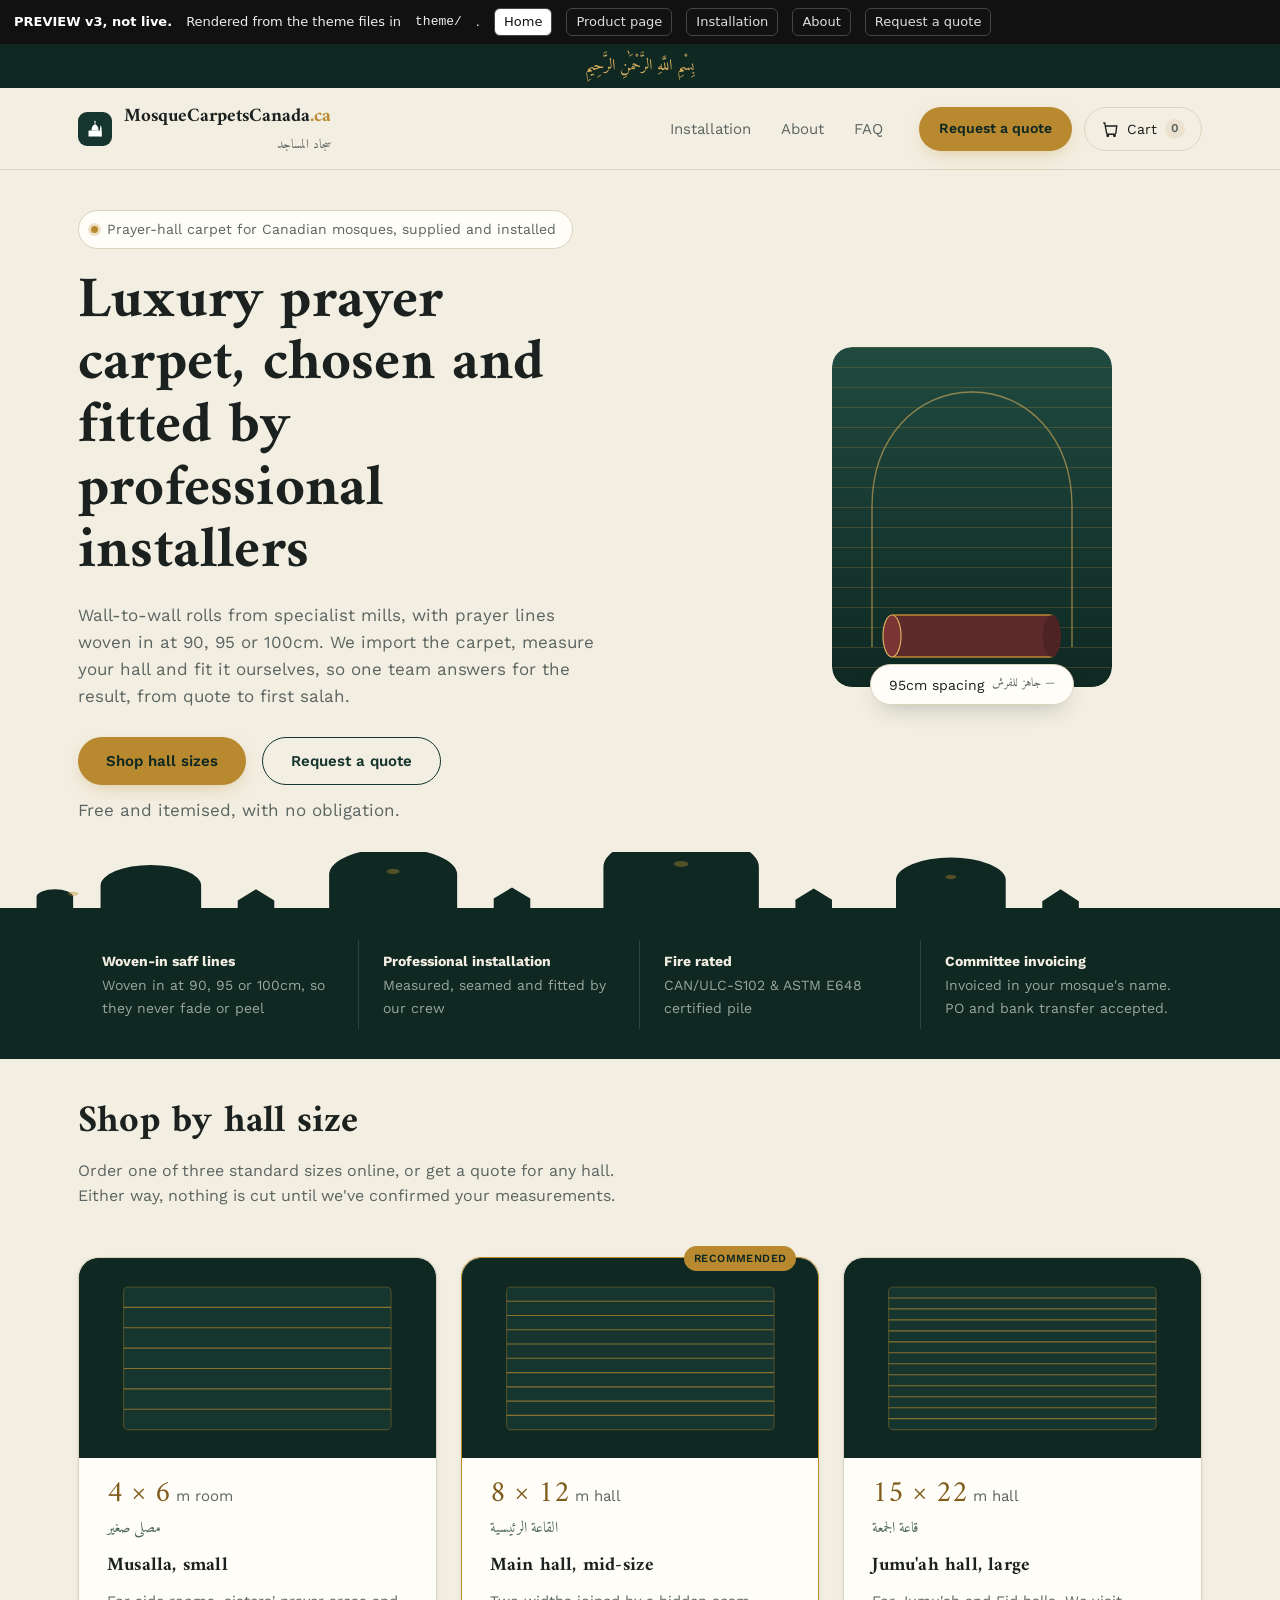
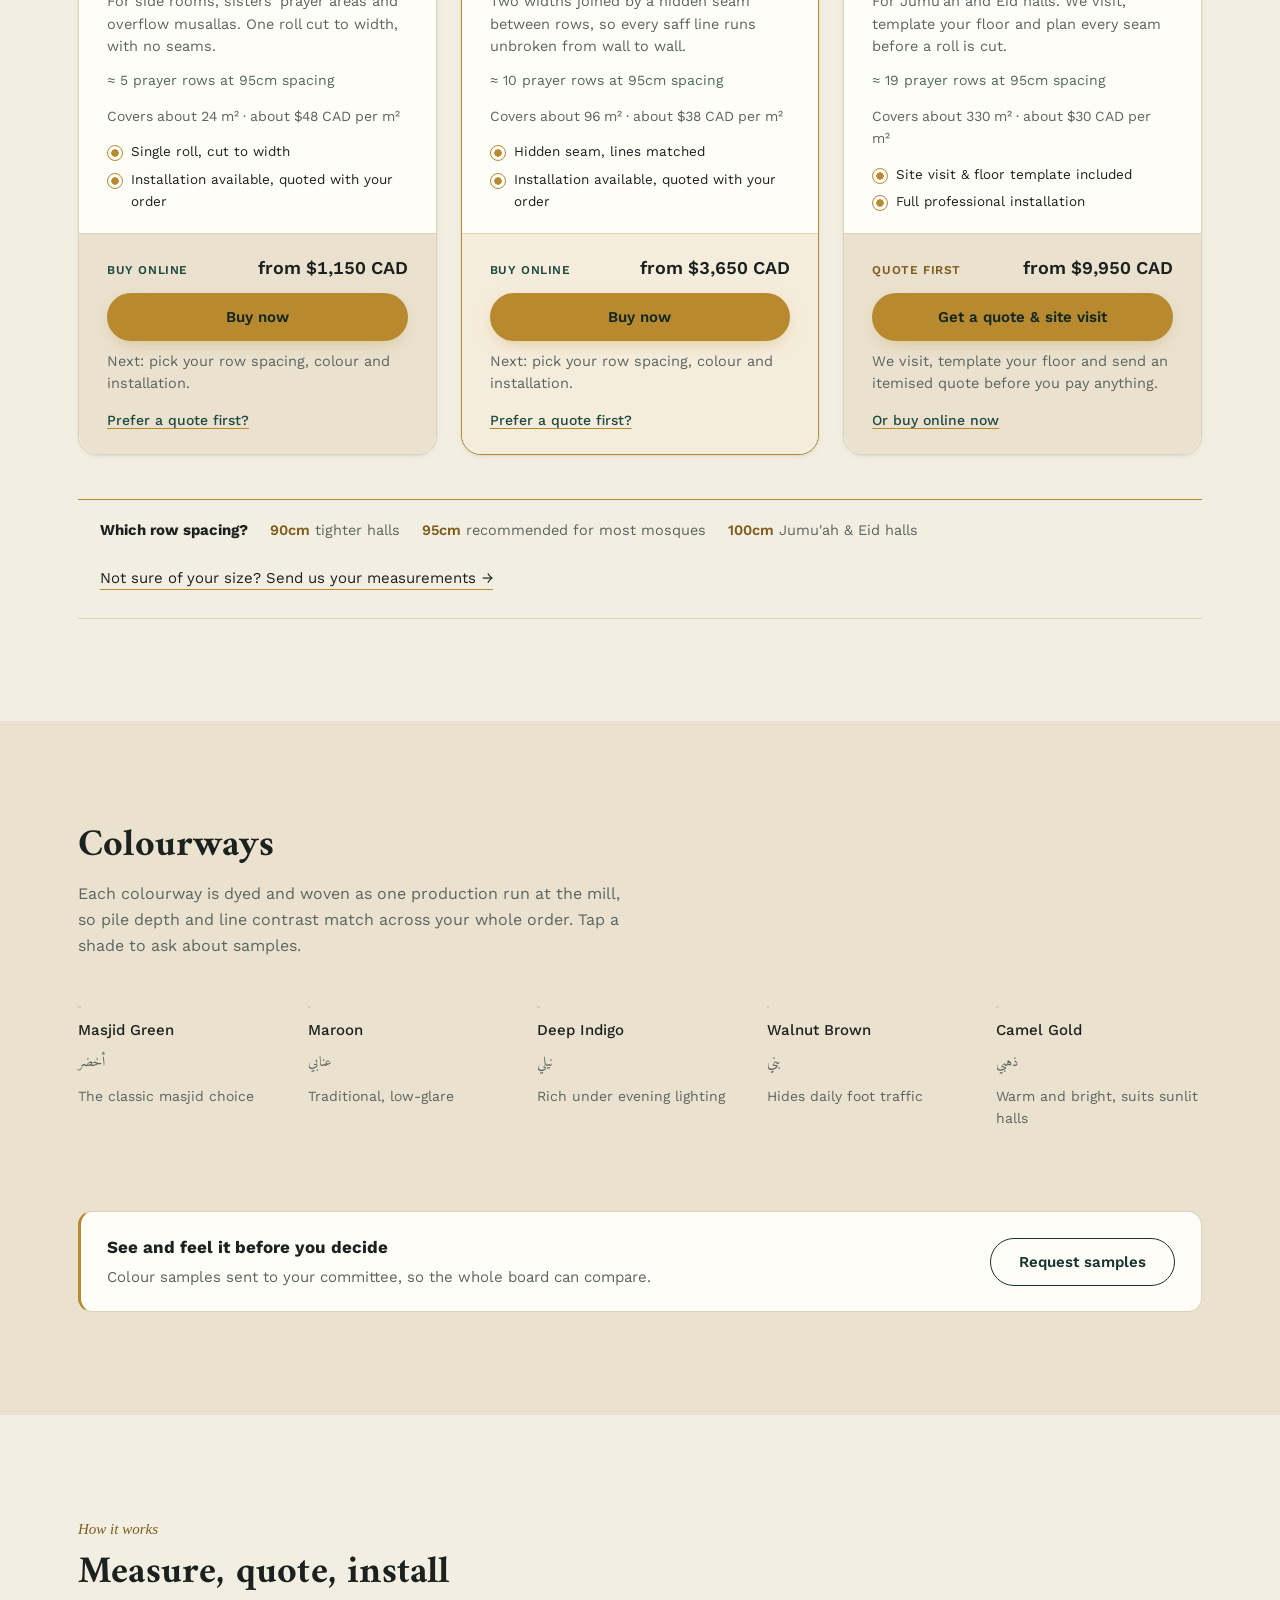
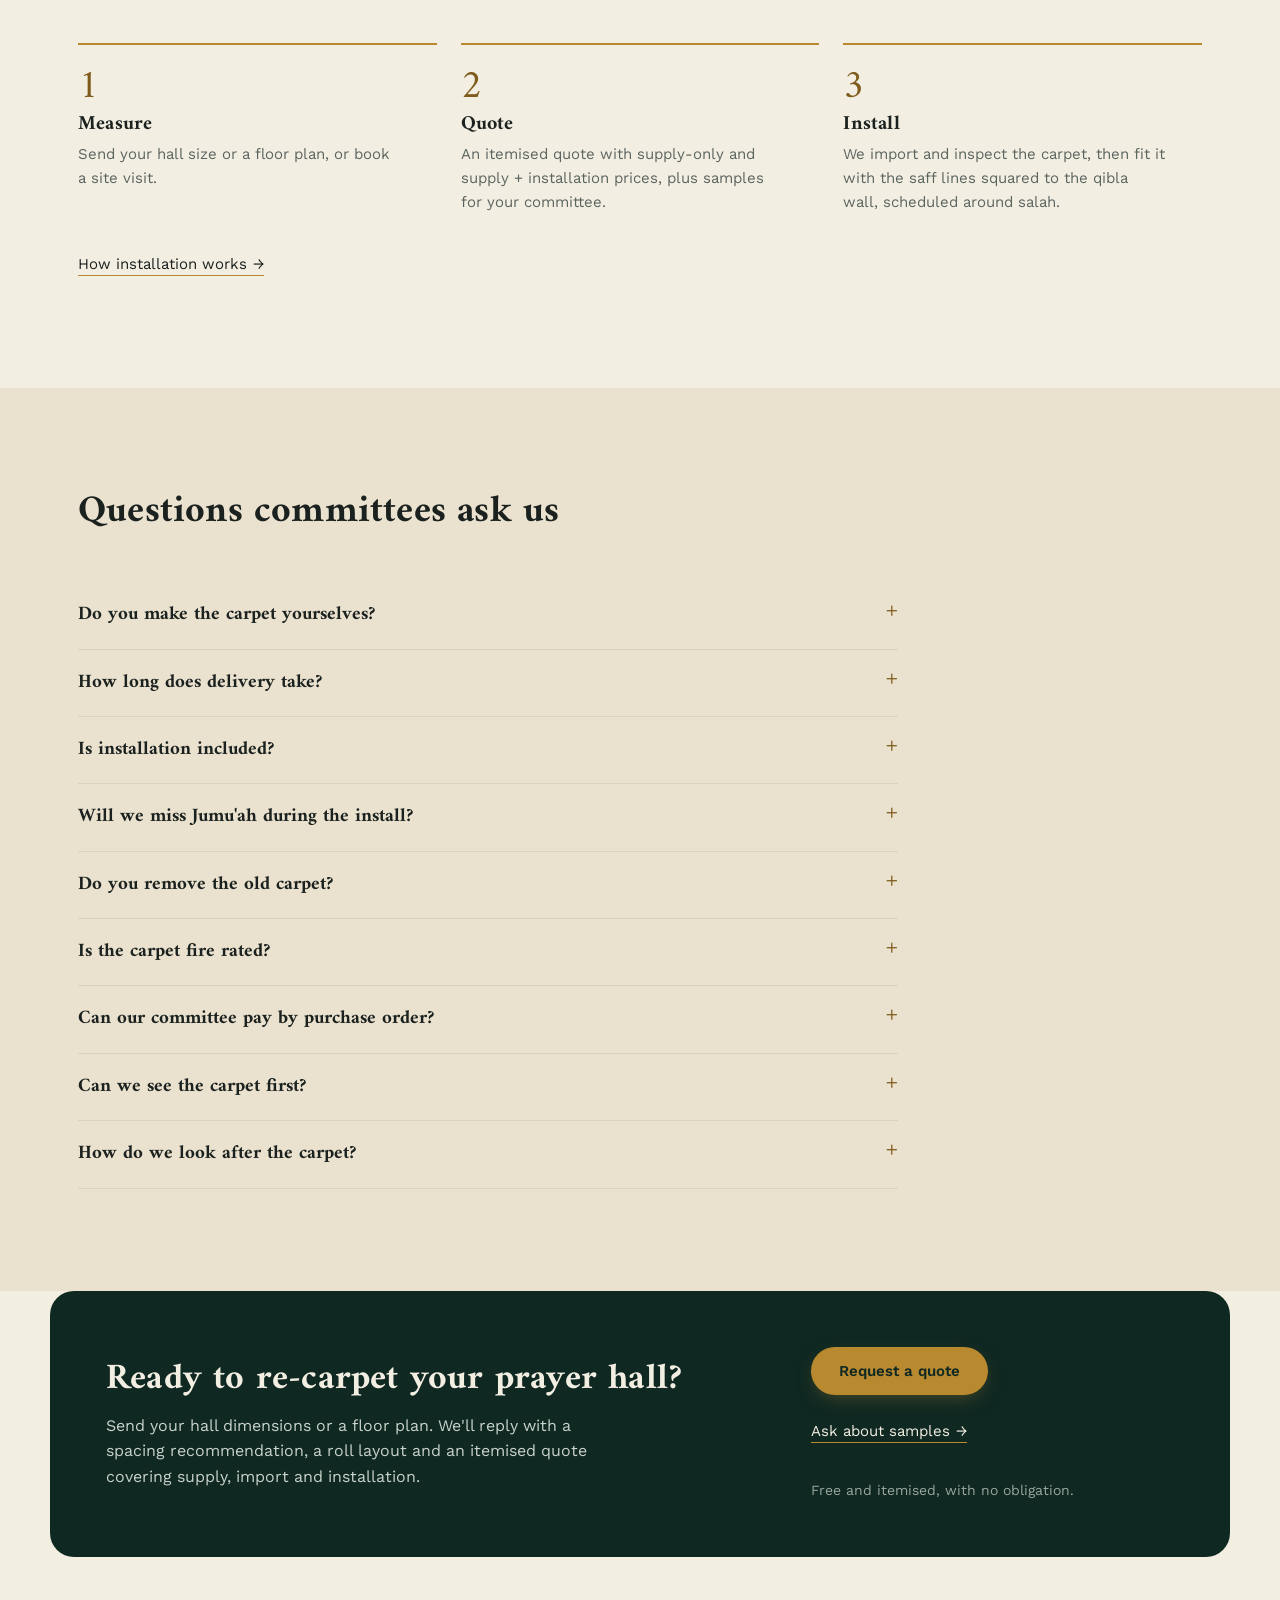
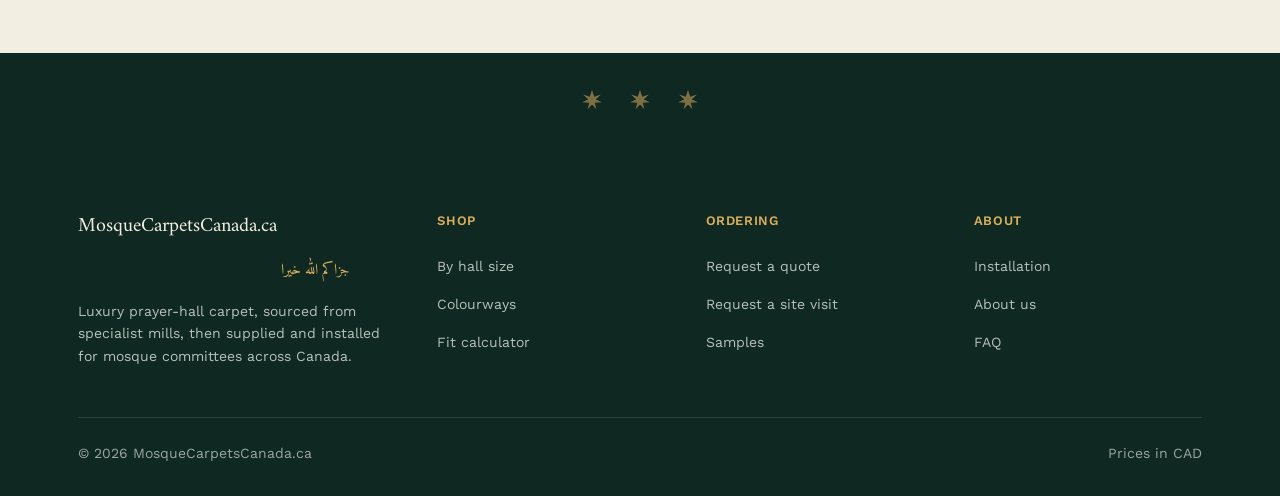
==== commit dd751f56: "Apply marketing review: copy, pricing clarity, quote-first Jumu'ah card, phone-only slider, How it w" ====
--- a/previews/v3/index.html
+++ b/previews/v3/index.html
@@ -32,13 +32,13 @@
         <span>MosqueCarpetsCanada<span style="color:var(--brass);">.ca</span></span>
         <span class="mcc-logo-ar">سجاد المساجد</span>
       </div>
-    </a>
-    <a class="mcc-btn-primary mcc-btn-sm mcc-nav-quote" href="quote.html">Request a quote</a><nav class="mcc-navlinks" aria-label="Main">
+    </a><nav class="mcc-navlinks" aria-label="Main">
       <a href="installation.html">Installation</a>
       <a href="about.html">About</a>
       <a href="index.html#faq">FAQ</a>
     </nav>
     <div class="mcc-navtools">
+      <a class="mcc-btn-primary mcc-btn-sm mcc-nav-quote" href="quote.html">Request a quote</a>
       <a class="mcc-cart-btn" href="/cart" aria-label="Cart, 0 items">
         <svg width="18" height="18" viewBox="0 0 24 24" fill="none" stroke="currentColor" stroke-width="1.8" aria-hidden="true"><path d="M3 4h2l2.4 13.2a2 2 0 0 0 2 1.8h8.4a2 2 0 0 0 2-1.6L21 8H6"/><circle cx="9" cy="21" r="1"/><circle cx="18" cy="21" r="1"/></svg>
         <span class="mcc-cart-label">Cart</span>
@@ -95,9 +95,9 @@
 
   <div class="mcc-hero-inner">
     <div class="mcc-hero-copy">
-      <div class="mcc-trust-badge"><span class="mcc-dot"></span>Imported luxury prayer carpet, supplied & installed for Canadian mosques</div>
-      <h1>Luxury prayer-hall carpet, fitted by our own team</h1>
-      <p>Wall-to-wall rolls from specialist mills, with prayer lines woven in at 90, 95 or 100cm. We import, measure and install: one team from quote to first salah.</p>
+      <div class="mcc-trust-badge"><span class="mcc-dot"></span>Prayer-hall carpet for Canadian mosques, supplied and installed</div>
+      <h1>Luxury prayer carpet, chosen and fitted by professional installers</h1>
+      <p>Wall-to-wall rolls from specialist mills, with prayer lines woven in at 90, 95 or 100cm. We import the carpet, measure your hall and fit it ourselves, so one team answers for the result, from quote to first salah.</p>
       <div class="mcc-hero-actions">
         <a href="#sizes" class="mcc-btn-primary">Shop hall sizes</a>
         <a href="quote.html" class="mcc-btn-secondary">Request a quote</a>
@@ -129,10 +129,10 @@
 
 <div class="mcc-strip mcc-trust-band">
   <div class="mcc-wrap">
-    <div class="mcc-strip-item"><strong>Woven-in saff lines</strong>True 90 / 95 / 100cm spacing, woven in and never printed</div>
+    <div class="mcc-strip-item"><strong>Woven-in saff lines</strong>Woven in at 90, 95 or 100cm, so they never fade or peel</div>
     <div class="mcc-strip-item"><strong>Professional installation</strong>Measured, seamed and fitted by our crew</div>
     <div class="mcc-strip-item"><strong>Fire rated</strong>CAN/ULC-S102 & ASTM E648 certified pile</div>
-    <div class="mcc-strip-item"><strong>Committee invoicing</strong>PO and bank transfer accepted</div>
+    <div class="mcc-strip-item"><strong>Committee invoicing</strong>Invoiced in your mosque's name. PO and bank transfer accepted.</div>
   </div>
 </div>
 
@@ -140,11 +140,11 @@
   <div class="mcc-wrap">
     <div class="mcc-section-head" data-reveal>
       <h2>Shop by hall size</h2>
-      <p>Buy online in three standard sizes, or request a quote for any hall. Either way, we confirm exact measurements before anything is cut.</p>
-    </div>
-    <div class="mcc-size-carousel" data-size-carousel data-reveal role="region" aria-roledescription="carousel" aria-label="Hall sizes">
+      <p>Order one of three standard sizes online, or get a quote for any hall. Either way, nothing is cut until we've confirmed your measurements.</p>
+    </div>
+    <div class="mcc-size-carousel" data-size-carousel data-reveal aria-label="Hall sizes">
     <button type="button" class="mcc-carousel-nav mcc-carousel-prev" data-carousel-prev aria-label="Previous hall size" hidden>&#8249;</button>
-    <div class="mcc-grid-by-size" data-carousel-track><article class="mcc-size-card" data-carousel-card aria-roledescription="slide" ><div class="mcc-card-media"><svg viewBox="0 0 320 180" aria-hidden="true" preserveAspectRatio="xMidYMid slice">
+    <div class="mcc-grid-by-size" data-carousel-track><article class="mcc-size-card" data-carousel-card ><div class="mcc-card-media"><svg viewBox="0 0 320 180" aria-hidden="true" preserveAspectRatio="xMidYMid slice">
                 <rect width="320" height="180" fill="#0F2822"/>
                 <g transform="translate(40,26)"><rect width="240" height="128" rx="4" fill="#16352E" stroke="#B8892F" stroke-opacity=".35"/>
                   <g stroke="#B8892F" stroke-opacity=".7"><line x1="0" y1="18.285714285714285" x2="240" y2="18.285714285714285"/><line x1="0" y1="36.57142857142857" x2="240" y2="36.57142857142857"/><line x1="0" y1="54.857142857142854" x2="240" y2="54.857142857142854"/><line x1="0" y1="73.14285714285714" x2="240" y2="73.14285714285714"/><line x1="0" y1="91.42857142857143" x2="240" y2="91.42857142857143"/><line x1="0" y1="109.71428571428571" x2="240" y2="109.71428571428571"/></g>
@@ -153,14 +153,14 @@
           <div class="mcc-size-head">
             <div class="mcc-dims">4 × 6<span> m room</span></div><div class="mcc-dims-ar">مصلى صغير</div></div>
           <h3><a class="mcc-card-title-link" href="product.html">Musalla, small</a></h3>
-          <p>Fits a side room or overflow musalla. One seamless roll, no joins.</p><div class="mcc-rows">≈ 5 prayer rows at 95cm spacing</div><ul class="mcc-incl"><li>Single roll, cut to width</li><li>Installation available, quoted with your order</li></ul><div class="mcc-buy-box">
+          <p>For side rooms, sisters' prayer areas and overflow musallas. One roll cut to width, with no seams.</p><div class="mcc-rows">≈ 5 prayer rows at 95cm spacing</div><div class="mcc-size-area">Covers about 24 m² · about $48 CAD per m²</div><ul class="mcc-incl"><li>Single roll, cut to width</li><li>Installation available, quoted with your order</li></ul><div class="mcc-buy-box">
             <div class="mcc-buy-top">
               <span class="mcc-buy-label">Buy online</span>
               <span class="mcc-price">from $1,150 CAD</span>
             </div><a class="mcc-btn-primary mcc-buy-btn" href="product.html" aria-label="Buy now: Musalla, small">Buy now</a>
-              <p class="mcc-buy-note">Choose row spacing, colourway and installation on the next step.</p><a class="mcc-buy-quote" href="quote.html?product=musalla-carpet-roll-small-4-6-m">Prefer a quote first?</a>
-          </div>
-        </article><article class="mcc-size-card mcc-pop" data-carousel-card aria-roledescription="slide" ><span class="mcc-pop-tag">Most ordered</span><div class="mcc-card-media"><svg viewBox="0 0 320 180" aria-hidden="true" preserveAspectRatio="xMidYMid slice">
+              <p class="mcc-buy-note">Next: pick your row spacing, colour and installation.</p>
+              <a class="mcc-buy-quote" href="quote.html?product=musalla-carpet-roll-small-4-6-m">Prefer a quote first?</a></div>
+        </article><article class="mcc-size-card mcc-pop" data-carousel-card ><span class="mcc-pop-tag">Recommended</span><div class="mcc-card-media"><svg viewBox="0 0 320 180" aria-hidden="true" preserveAspectRatio="xMidYMid slice">
                 <rect width="320" height="180" fill="#0F2822"/>
                 <g transform="translate(40,26)"><rect width="240" height="128" rx="4" fill="#16352E" stroke="#B8892F" stroke-opacity=".35"/>
                   <g stroke="#B8892F" stroke-opacity=".7"><line x1="0" y1="12.8" x2="240" y2="12.8"/><line x1="0" y1="25.6" x2="240" y2="25.6"/><line x1="0" y1="38.4" x2="240" y2="38.4"/><line x1="0" y1="51.2" x2="240" y2="51.2"/><line x1="0" y1="64" x2="240" y2="64"/><line x1="0" y1="76.8" x2="240" y2="76.8"/><line x1="0" y1="89.6" x2="240" y2="89.6"/><line x1="0" y1="102.4" x2="240" y2="102.4"/><line x1="0" y1="115.2" x2="240" y2="115.2"/></g>
@@ -169,14 +169,14 @@
           <div class="mcc-size-head">
             <div class="mcc-dims">8 × 12<span> m hall</span></div><div class="mcc-dims-ar">القاعة الرئيسية</div></div>
           <h3><a class="mcc-card-title-link" href="product.html">Main hall, mid-size</a></h3>
-          <p>Two roll widths joined with a hidden seam, lined up so the saff runs straight across.</p><div class="mcc-rows">≈ 10 prayer rows at 95cm spacing</div><ul class="mcc-incl"><li>Hidden seam, lines matched</li><li>Installation available, quoted with your order</li></ul><div class="mcc-buy-box">
+          <p>Two widths joined by a hidden seam between rows, so every saff line runs unbroken from wall to wall.</p><div class="mcc-rows">≈ 10 prayer rows at 95cm spacing</div><div class="mcc-size-area">Covers about 96 m² · about $38 CAD per m²</div><ul class="mcc-incl"><li>Hidden seam, lines matched</li><li>Installation available, quoted with your order</li></ul><div class="mcc-buy-box">
             <div class="mcc-buy-top">
               <span class="mcc-buy-label">Buy online</span>
               <span class="mcc-price">from $3,650 CAD</span>
             </div><a class="mcc-btn-primary mcc-buy-btn" href="product.html" aria-label="Buy now: Main hall, mid-size">Buy now</a>
-              <p class="mcc-buy-note">Choose row spacing, colourway and installation on the next step.</p><a class="mcc-buy-quote" href="quote.html?product=main-hall-carpet-roll-mid-size-8-12-m">Prefer a quote first?</a>
-          </div>
-        </article><article class="mcc-size-card" data-carousel-card aria-roledescription="slide" ><div class="mcc-card-media"><svg viewBox="0 0 320 180" aria-hidden="true" preserveAspectRatio="xMidYMid slice">
+              <p class="mcc-buy-note">Next: pick your row spacing, colour and installation.</p>
+              <a class="mcc-buy-quote" href="quote.html?product=main-hall-carpet-roll-mid-size-8-12-m">Prefer a quote first?</a></div>
+        </article><article class="mcc-size-card" data-carousel-card ><div class="mcc-card-media"><svg viewBox="0 0 320 180" aria-hidden="true" preserveAspectRatio="xMidYMid slice">
                 <rect width="320" height="180" fill="#0F2822"/>
                 <g transform="translate(40,26)"><rect width="240" height="128" rx="4" fill="#16352E" stroke="#B8892F" stroke-opacity=".35"/>
                   <g stroke="#B8892F" stroke-opacity=".7"><line x1="0" y1="9.846153846153847" x2="240" y2="9.846153846153847"/><line x1="0" y1="19.692307692307693" x2="240" y2="19.692307692307693"/><line x1="0" y1="29.53846153846154" x2="240" y2="29.53846153846154"/><line x1="0" y1="39.38461538461539" x2="240" y2="39.38461538461539"/><line x1="0" y1="49.23076923076923" x2="240" y2="49.23076923076923"/><line x1="0" y1="59.07692307692308" x2="240" y2="59.07692307692308"/><line x1="0" y1="68.92307692307692" x2="240" y2="68.92307692307692"/><line x1="0" y1="78.76923076923077" x2="240" y2="78.76923076923077"/><line x1="0" y1="88.61538461538461" x2="240" y2="88.61538461538461"/><line x1="0" y1="98.46153846153847" x2="240" y2="98.46153846153847"/><line x1="0" y1="108.3076923076923" x2="240" y2="108.3076923076923"/><line x1="0" y1="118.15384615384616" x2="240" y2="118.15384615384616"/></g>
@@ -185,13 +185,12 @@
           <div class="mcc-size-head">
             <div class="mcc-dims">15 × 22<span> m hall</span></div><div class="mcc-dims-ar">قاعة الجمعة</div></div>
           <h3><a class="mcc-card-title-link" href="product.html">Jumu'ah hall, large</a></h3>
-          <p>Multi-width install for main Jumu'ah and Eid halls.</p><div class="mcc-rows">≈ 19 prayer rows at 95cm spacing</div><ul class="mcc-incl"><li>Site visit & floor template included</li><li>Full professional installation</li></ul><div class="mcc-buy-box">
+          <p>For Jumu'ah and Eid halls. We visit, template your floor and plan every seam before a roll is cut.</p><div class="mcc-rows">≈ 19 prayer rows at 95cm spacing</div><div class="mcc-size-area">Covers about 330 m² · about $30 CAD per m²</div><ul class="mcc-incl"><li>Site visit & floor template included</li><li>Full professional installation</li></ul><div class="mcc-buy-box mcc-buy-box-quote">
             <div class="mcc-buy-top">
-              <span class="mcc-buy-label">Buy online</span>
+              <span class="mcc-buy-label">Quote first</span>
               <span class="mcc-price">from $9,950 CAD</span>
-            </div><a class="mcc-btn-primary mcc-buy-btn" href="product.html" aria-label="Buy now: Jumu&#39;ah hall, large">Buy now</a>
-              <p class="mcc-buy-note">Choose row spacing, colourway and installation on the next step.</p><a class="mcc-buy-quote" href="quote.html?product=jumuah-hall-carpet-roll-large-15-22-m">Prefer a quote first?</a>
-          </div>
+            </div><a class="mcc-btn-primary mcc-buy-btn" href="quote.html?product=jumuah-hall-carpet-roll-large-15-22-m&need=site-visit">Get a quote &amp; site visit</a>
+              <p class="mcc-buy-note">We visit, template your floor and send an itemised quote before you pay anything.</p><a class="mcc-buy-quote" href="product.html">Or buy online now</a></div>
         </article></div>
     <button type="button" class="mcc-carousel-nav mcc-carousel-next" data-carousel-next aria-label="Next hall size" hidden>&#8250;</button>
     <p class="mcc-visually-hidden" aria-live="polite" data-carousel-status></p>
@@ -213,25 +212,39 @@
       <p>Each colourway is dyed and woven as one production run at the mill, so pile depth and line contrast match across your whole order. Tap a shade to ask about samples.</p>
     </div>
     <div class="mcc-colorways">
-      <button type="button" class="mcc-swatch" data-name="Masjid Green" aria-pressed="false"><div class="mcc-block" style="background:#0F2822"></div><p>Masjid Green</p><div class="mcc-ar-name">أخضر</div><span>Our most-ordered shade</span></button>
+      <button type="button" class="mcc-swatch" data-name="Masjid Green" aria-pressed="false"><div class="mcc-block" style="background:#0F2822"></div><p>Masjid Green</p><div class="mcc-ar-name">أخضر</div><span>The classic masjid choice</span></button>
       <button type="button" class="mcc-swatch" data-name="Maroon" aria-pressed="false"><div class="mcc-block" style="background:#5C2A2A"></div><p>Maroon</p><div class="mcc-ar-name">عنابي</div><span>Traditional, low-glare</span></button>
-      <button type="button" class="mcc-swatch" data-name="Deep Indigo" aria-pressed="false"><div class="mcc-block" style="background:#1B2A4A"></div><p>Deep Indigo</p><div class="mcc-ar-name">نيلي</div><span>Evening-lit halls</span></button>
+      <button type="button" class="mcc-swatch" data-name="Deep Indigo" aria-pressed="false"><div class="mcc-block" style="background:#1B2A4A"></div><p>Deep Indigo</p><div class="mcc-ar-name">نيلي</div><span>Rich under evening lighting</span></button>
       <button type="button" class="mcc-swatch" data-name="Walnut Brown" aria-pressed="false"><div class="mcc-block" style="background:#3B2A17"></div><p>Walnut Brown</p><div class="mcc-ar-name">بني</div><span>Hides daily foot traffic</span></button>
-      <button type="button" class="mcc-swatch" data-name="Camel Gold" aria-pressed="false"><div class="mcc-block" style="background:#8A6A2E"></div><p>Camel Gold</p><div class="mcc-ar-name">ذهبي</div><span>Bright, south-facing halls</span></button>
+      <button type="button" class="mcc-swatch" data-name="Camel Gold" aria-pressed="false"><div class="mcc-block" style="background:#8A6A2E"></div><p>Camel Gold</p><div class="mcc-ar-name">ذهبي</div><span>Warm and bright, suits sunlit halls</span></button>
     </div>
     <p class="mcc-colorway-preview" id="mccColorwayPreview" aria-live="polite"></p>
+    <div class="mcc-samples-offer" data-reveal>
+      <div><strong>See and feel it before you decide</strong><span>Colour samples sent to your committee, so the whole board can compare.</span></div>
+      <a class="mcc-btn-secondary" href="quote.html?need=samples">Request samples</a>
+    </div>
   </div>
 </section>
 
-<section class="mcc-section" id="faq">
+<section class="mcc-section mcc-how-short" id="how">
+  <div class="mcc-wrap">
+    <div class="mcc-section-head" data-reveal><span class="mcc-eyebrow">How it works</span><h2>Measure, quote, install</h2></div>
+    <ol class="mcc-how3">
+      <li data-reveal><span class="mcc-step-num">1</span><h3>Measure</h3><p>Send your hall size or a floor plan, or book a site visit.</p></li>
+      <li data-reveal><span class="mcc-step-num">2</span><h3>Quote</h3><p>An itemised quote with supply-only and supply + installation prices, plus samples for your committee.</p></li>
+      <li data-reveal><span class="mcc-step-num">3</span><h3>Install</h3><p>We import and inspect the carpet, then fit it with the saff lines squared to the qibla wall, scheduled around salah.</p></li>
+    </ol>
+    <a class="mcc-btn-ghost mcc-how-link" href="installation.html">How installation works</a>
+  </div>
+</section><section class="mcc-section mcc-band" id="faq">
   <div class="mcc-wrap">
     <div class="mcc-section-head" data-reveal><h2>Questions committees ask us</h2></div>
-    <div class="mcc-faq"><details  ><summary>Do you manufacture the carpet?</summary><p>No. We're specialist suppliers. We source luxury prayer carpet from partner mills, import it and inspect every roll in Canada. That lets us pick the best mill for each job instead of pushing one factory's range.</p></details><details  ><summary>How long does delivery take?</summary><p>It depends on the colourway, spacing and quantity. We confirm your delivery window in writing with your quote, before you pay anything.</p></details><details  ><summary>Is installation included?</summary><p>Installation is available on every order and quoted alongside the carpet, so you can compare supply-only and supply-and-install. The Jumu'ah hall package always includes a site visit and floor template.</p></details><details  ><summary>Is the carpet fire rated?</summary><p>Yes. The pile is certified to CAN/ULC-S102 and ASTM E648. We can send the certificates to your building inspector or insurer.</p></details><details  ><summary>Can our committee pay by purchase order?</summary><p>Yes. We accept POs and bank transfer, and we invoice in your mosque's registered name for your records.</p></details><details  ><summary>Can we see the carpet first?</summary><p>Yes. Request samples of any colourway through our quote form and we'll arrange them for your committee.</p></details></div>
+    <div class="mcc-faq"><details  ><summary>Do you make the carpet yourselves?</summary><p>We're specialist suppliers. We choose each carpet from partner mills, import it and inspect every roll in Canada. Not being tied to one factory means we pick the mill that suits your hall and budget.</p></details><details  ><summary>How long does delivery take?</summary><p>It depends on the colourway, spacing and quantity. We confirm your delivery date in writing once your measurements are confirmed, before anything is cut.</p></details><details  ><summary>Is installation included?</summary><p>Yes, if you'd like it. Every quote shows two prices, supply only and supply + installation, so your committee can compare. The Jumu'ah hall package always includes a site visit and floor template.</p></details><details  ><summary>Will we miss Jumu'ah during the install?</summary><p>No. We plan install days around salah times and Jumu'ah, and agree the dates with your committee in advance.</p></details><details  ><summary>Do you remove the old carpet?</summary><p>Yes. Removing the old carpet can be added to your quote as its own line, so your committee can see the cost.</p></details><details  ><summary>Is the carpet fire rated?</summary><p>Yes. The pile is certified to CAN/ULC-S102 and ASTM E648. We can send the certificates to your building inspector or insurer.</p></details><details  ><summary>Can our committee pay by purchase order?</summary><p>Yes. We accept POs and bank transfer, and we invoice in your mosque's registered name for your records.</p></details><details  ><summary>Can we see the carpet first?</summary><p>Yes. Request samples of any colourway through our quote form and we'll arrange them for your committee.</p></details><details  ><summary>How do we look after the carpet?</summary><p>Vacuum regularly along the direction of the pile, and blot spills straight away with a clean, damp cloth rather than rubbing. A professional deep clean once or twice a year keeps the pile and the saff lines looking sharp.</p></details></div>
   </div>
 </section>
 
 <section class="mcc-cta mcc-on-dark" data-reveal>
-  <div><h2>Ready to re-carpet your musalla?</h2><p>Send your hall dimensions or a floor plan. We'll reply with a spacing recommendation, a roll layout and an itemised quote covering supply, import and installation.</p></div>
+  <div><h2>Ready to re-carpet your prayer hall?</h2><p>Send your hall dimensions or a floor plan. We'll reply with a spacing recommendation, a roll layout and an itemised quote covering supply, import and installation.</p></div>
   <div class="mcc-cta-actions"><a href="quote.html" class="mcc-btn-primary">Request a quote</a><a href="quote.html?need=samples" class="mcc-btn-ghost">Ask about samples</a><p class="mcc-cta-note">Free and itemised, with no obligation.</p></div>
 </section>
 </div>
@@ -265,7 +278,8 @@
       var prevBtn = root.querySelector('[data-carousel-prev]'), nextBtn = root.querySelector('[data-carousel-next]');
       var status = root.querySelector('[data-carousel-status]');
       var still = window.matchMedia && window.matchMedia('(prefers-reduced-motion: reduce)').matches;
-      var n = cards.length, active = Math.floor((n - 1) / 2), timer = null;
+      var n = cards.length, active = Math.floor((n - 1) / 2), timer = null, on = false;
+      var phone = window.matchMedia('(max-width: 700px)');
 
       function layout(){
         cards.forEach(function(card, i){
@@ -289,6 +303,7 @@
       }
 
       function go(index){
+        if(!on) return;
         var next = (index + n) % n;
         if(next === active) return;
         cards.forEach(function(c){ var b = c.querySelector('.mcc-buy-box'); if(b){ b.classList.remove('is-popping'); } });
@@ -303,13 +318,14 @@
 
       root.addEventListener('click', function(e){
         var card = e.target.closest('[data-carousel-card]');
-        if(card && card.getAttribute('data-pos') !== 'active'){
+        if(on && card && card.getAttribute('data-pos') !== 'active'){
           e.preventDefault(); e.stopPropagation();
           go(cards.indexOf(card));
         }
       }, true);
 
       root.addEventListener('keydown', function(e){
+        if(!on) return;
         if(e.key === 'ArrowLeft'){ e.preventDefault(); go(active - 1); prevBtn.focus(); }
         if(e.key === 'ArrowRight'){ e.preventDefault(); go(active + 1); nextBtn.focus(); }
       });
@@ -322,10 +338,31 @@
         if(Math.abs(dx) > 40){ go(active + (dx < 0 ? 1 : -1)); }
       }, { passive: true });
 
-      prevBtn.hidden = false; nextBtn.hidden = false;
-      root.classList.add('is-ready');
-      layout();
-      setTimeout(pop, 300);
+      // Slider on phones only; tablets and desktops show the three sizes side by side to compare.
+      function enable(){
+        on = true;
+        prevBtn.hidden = false; nextBtn.hidden = false;
+        root.setAttribute('role', 'region'); root.setAttribute('aria-roledescription', 'carousel');
+        cards.forEach(function(c){ c.setAttribute('aria-roledescription', 'slide'); });
+        root.classList.add('is-ready');
+        layout();
+        setTimeout(pop, 300);
+      }
+      function disable(){
+        on = false;
+        prevBtn.hidden = true; nextBtn.hidden = true;
+        root.classList.remove('is-ready');
+        root.removeAttribute('role'); root.removeAttribute('aria-roledescription');
+        cards.forEach(function(c){
+          ['data-pos', 'aria-hidden', 'aria-label', 'aria-roledescription'].forEach(function(a){ c.removeAttribute(a); });
+          c.querySelectorAll('[tabindex="-1"]').forEach(function(el){ el.removeAttribute('tabindex'); });
+          var b = c.querySelector('.mcc-buy-box'); if(b){ b.classList.remove('is-popping'); }
+        });
+        if(status){ status.textContent = ''; }
+      }
+      function sync(){ if(phone.matches){ if(!on){ enable(); } } else if(on){ disable(); } }
+      if(phone.addEventListener){ phone.addEventListener('change', sync); } else if(phone.addListener){ phone.addListener(sync); }
+      sync();
     }catch(e){ console.error('Hall size carousel error', e); }
   })();
 </script>
--- a/theme/assets/mosque-update.css
+++ b/theme/assets/mosque-update.css
@@ -454,3 +454,24 @@
 #mcc-app .mcc-navlinks{margin-left:auto; margin-right:4px;}
 @media (max-width:840px){ #mcc-app .mcc-navtools{margin-left:auto;} }
 @media (max-width:560px){ #mcc-app .mcc-nav-quote{display:none;} }
+
+/* Marketing review pass */
+#mcc-app .mcc-size-area{font-size:14px; color:var(--text-dim); font-variant-numeric:tabular-nums;}
+#mcc-app .mcc-buy-box-quote .mcc-buy-label{color:var(--brass-text);}
+/* Samples: the soft offer under the colourways */
+#mcc-app .mcc-samples-offer{display:flex; flex-wrap:wrap; justify-content:space-between; align-items:center; gap:16px 28px; margin-top:clamp(28px,4vw,40px); padding:22px 26px; background:var(--surface); border:1px solid var(--line); border-left:3px solid var(--brass); border-radius:var(--radius-md);}
+#mcc-app .mcc-samples-offer strong{display:block; font-size:17px; color:var(--text); margin-bottom:2px;}
+#mcc-app .mcc-samples-offer span{font-size:15px; color:var(--text-dim);}
+/* Compact How it works */
+#mcc-app .mcc-how3{list-style:none; display:grid; grid-template-columns:repeat(3,1fr); gap:var(--gap,24px); counter-reset:none; padding:0;}
+#mcc-app .mcc-how3 li{position:relative; padding:4px 0 0 0; border-top:2px solid var(--brass);}
+#mcc-app .mcc-how3 .mcc-step-num{display:block; font-family:'Amiri',serif; font-size:40px; line-height:1; margin:18px 0 6px;}
+#mcc-app .mcc-how3 h3{font-size:20px; margin-bottom:6px;}
+#mcc-app .mcc-how3 p{font-size:15px; color:var(--text-dim); max-width:36ch;}
+#mcc-app .mcc-how-link{margin-top:28px;}
+@media (max-width:760px){#mcc-app .mcc-how3{grid-template-columns:1fr; gap:8px;}}
+/* WhatsApp chat button (only rendered when a number is set in the header settings) */
+#mcc-app .mcc-whatsapp{position:fixed; right:16px; bottom:16px; z-index:61; display:inline-flex; align-items:center; gap:8px; min-height:52px; padding:0 18px 0 14px; border-radius:999px; background:#1F7A4D; color:#fff; font-weight:600; font-size:15px; box-shadow:0 10px 24px -10px rgba(0,0,0,.45);}
+#mcc-app .mcc-whatsapp:hover{background:#186640;}
+#mcc-app .mcc-whatsapp:focus-visible{outline:3px solid var(--brass); outline-offset:3px;}
+@media (max-width:560px){#mcc-app .mcc-whatsapp{bottom:84px; padding:0 14px;} #mcc-app .mcc-whatsapp span{position:absolute; width:1px; height:1px; overflow:hidden; clip:rect(0 0 0 0);}}
--- a/theme/assets/mosque-update.css
+++ b/theme/assets/mosque-update.css
@@ -454,3 +454,24 @@
 #mcc-app .mcc-navlinks{margin-left:auto; margin-right:4px;}
 @media (max-width:840px){ #mcc-app .mcc-navtools{margin-left:auto;} }
 @media (max-width:560px){ #mcc-app .mcc-nav-quote{display:none;} }
+
+/* Marketing review pass */
+#mcc-app .mcc-size-area{font-size:14px; color:var(--text-dim); font-variant-numeric:tabular-nums;}
+#mcc-app .mcc-buy-box-quote .mcc-buy-label{color:var(--brass-text);}
+/* Samples: the soft offer under the colourways */
+#mcc-app .mcc-samples-offer{display:flex; flex-wrap:wrap; justify-content:space-between; align-items:center; gap:16px 28px; margin-top:clamp(28px,4vw,40px); padding:22px 26px; background:var(--surface); border:1px solid var(--line); border-left:3px solid var(--brass); border-radius:var(--radius-md);}
+#mcc-app .mcc-samples-offer strong{display:block; font-size:17px; color:var(--text); margin-bottom:2px;}
+#mcc-app .mcc-samples-offer span{font-size:15px; color:var(--text-dim);}
+/* Compact How it works */
+#mcc-app .mcc-how3{list-style:none; display:grid; grid-template-columns:repeat(3,1fr); gap:var(--gap,24px); counter-reset:none; padding:0;}
+#mcc-app .mcc-how3 li{position:relative; padding:4px 0 0 0; border-top:2px solid var(--brass);}
+#mcc-app .mcc-how3 .mcc-step-num{display:block; font-family:'Amiri',serif; font-size:40px; line-height:1; margin:18px 0 6px;}
+#mcc-app .mcc-how3 h3{font-size:20px; margin-bottom:6px;}
+#mcc-app .mcc-how3 p{font-size:15px; color:var(--text-dim); max-width:36ch;}
+#mcc-app .mcc-how-link{margin-top:28px;}
+@media (max-width:760px){#mcc-app .mcc-how3{grid-template-columns:1fr; gap:8px;}}
+/* WhatsApp chat button (only rendered when a number is set in the header settings) */
+#mcc-app .mcc-whatsapp{position:fixed; right:16px; bottom:16px; z-index:61; display:inline-flex; align-items:center; gap:8px; min-height:52px; padding:0 18px 0 14px; border-radius:999px; background:#1F7A4D; color:#fff; font-weight:600; font-size:15px; box-shadow:0 10px 24px -10px rgba(0,0,0,.45);}
+#mcc-app .mcc-whatsapp:hover{background:#186640;}
+#mcc-app .mcc-whatsapp:focus-visible{outline:3px solid var(--brass); outline-offset:3px;}
+@media (max-width:560px){#mcc-app .mcc-whatsapp{bottom:84px; padding:0 14px;} #mcc-app .mcc-whatsapp span{position:absolute; width:1px; height:1px; overflow:hidden; clip:rect(0 0 0 0);}}
--- a/theme/assets/mosque-update.css
+++ b/theme/assets/mosque-update.css
@@ -454,3 +454,24 @@
 #mcc-app .mcc-navlinks{margin-left:auto; margin-right:4px;}
 @media (max-width:840px){ #mcc-app .mcc-navtools{margin-left:auto;} }
 @media (max-width:560px){ #mcc-app .mcc-nav-quote{display:none;} }
+
+/* Marketing review pass */
+#mcc-app .mcc-size-area{font-size:14px; color:var(--text-dim); font-variant-numeric:tabular-nums;}
+#mcc-app .mcc-buy-box-quote .mcc-buy-label{color:var(--brass-text);}
+/* Samples: the soft offer under the colourways */
+#mcc-app .mcc-samples-offer{display:flex; flex-wrap:wrap; justify-content:space-between; align-items:center; gap:16px 28px; margin-top:clamp(28px,4vw,40px); padding:22px 26px; background:var(--surface); border:1px solid var(--line); border-left:3px solid var(--brass); border-radius:var(--radius-md);}
+#mcc-app .mcc-samples-offer strong{display:block; font-size:17px; color:var(--text); margin-bottom:2px;}
+#mcc-app .mcc-samples-offer span{font-size:15px; color:var(--text-dim);}
+/* Compact How it works */
+#mcc-app .mcc-how3{list-style:none; display:grid; grid-template-columns:repeat(3,1fr); gap:var(--gap,24px); counter-reset:none; padding:0;}
+#mcc-app .mcc-how3 li{position:relative; padding:4px 0 0 0; border-top:2px solid var(--brass);}
+#mcc-app .mcc-how3 .mcc-step-num{display:block; font-family:'Amiri',serif; font-size:40px; line-height:1; margin:18px 0 6px;}
+#mcc-app .mcc-how3 h3{font-size:20px; margin-bottom:6px;}
+#mcc-app .mcc-how3 p{font-size:15px; color:var(--text-dim); max-width:36ch;}
+#mcc-app .mcc-how-link{margin-top:28px;}
+@media (max-width:760px){#mcc-app .mcc-how3{grid-template-columns:1fr; gap:8px;}}
+/* WhatsApp chat button (only rendered when a number is set in the header settings) */
+#mcc-app .mcc-whatsapp{position:fixed; right:16px; bottom:16px; z-index:61; display:inline-flex; align-items:center; gap:8px; min-height:52px; padding:0 18px 0 14px; border-radius:999px; background:#1F7A4D; color:#fff; font-weight:600; font-size:15px; box-shadow:0 10px 24px -10px rgba(0,0,0,.45);}
+#mcc-app .mcc-whatsapp:hover{background:#186640;}
+#mcc-app .mcc-whatsapp:focus-visible{outline:3px solid var(--brass); outline-offset:3px;}
+@media (max-width:560px){#mcc-app .mcc-whatsapp{bottom:84px; padding:0 14px;} #mcc-app .mcc-whatsapp span{position:absolute; width:1px; height:1px; overflow:hidden; clip:rect(0 0 0 0);}}
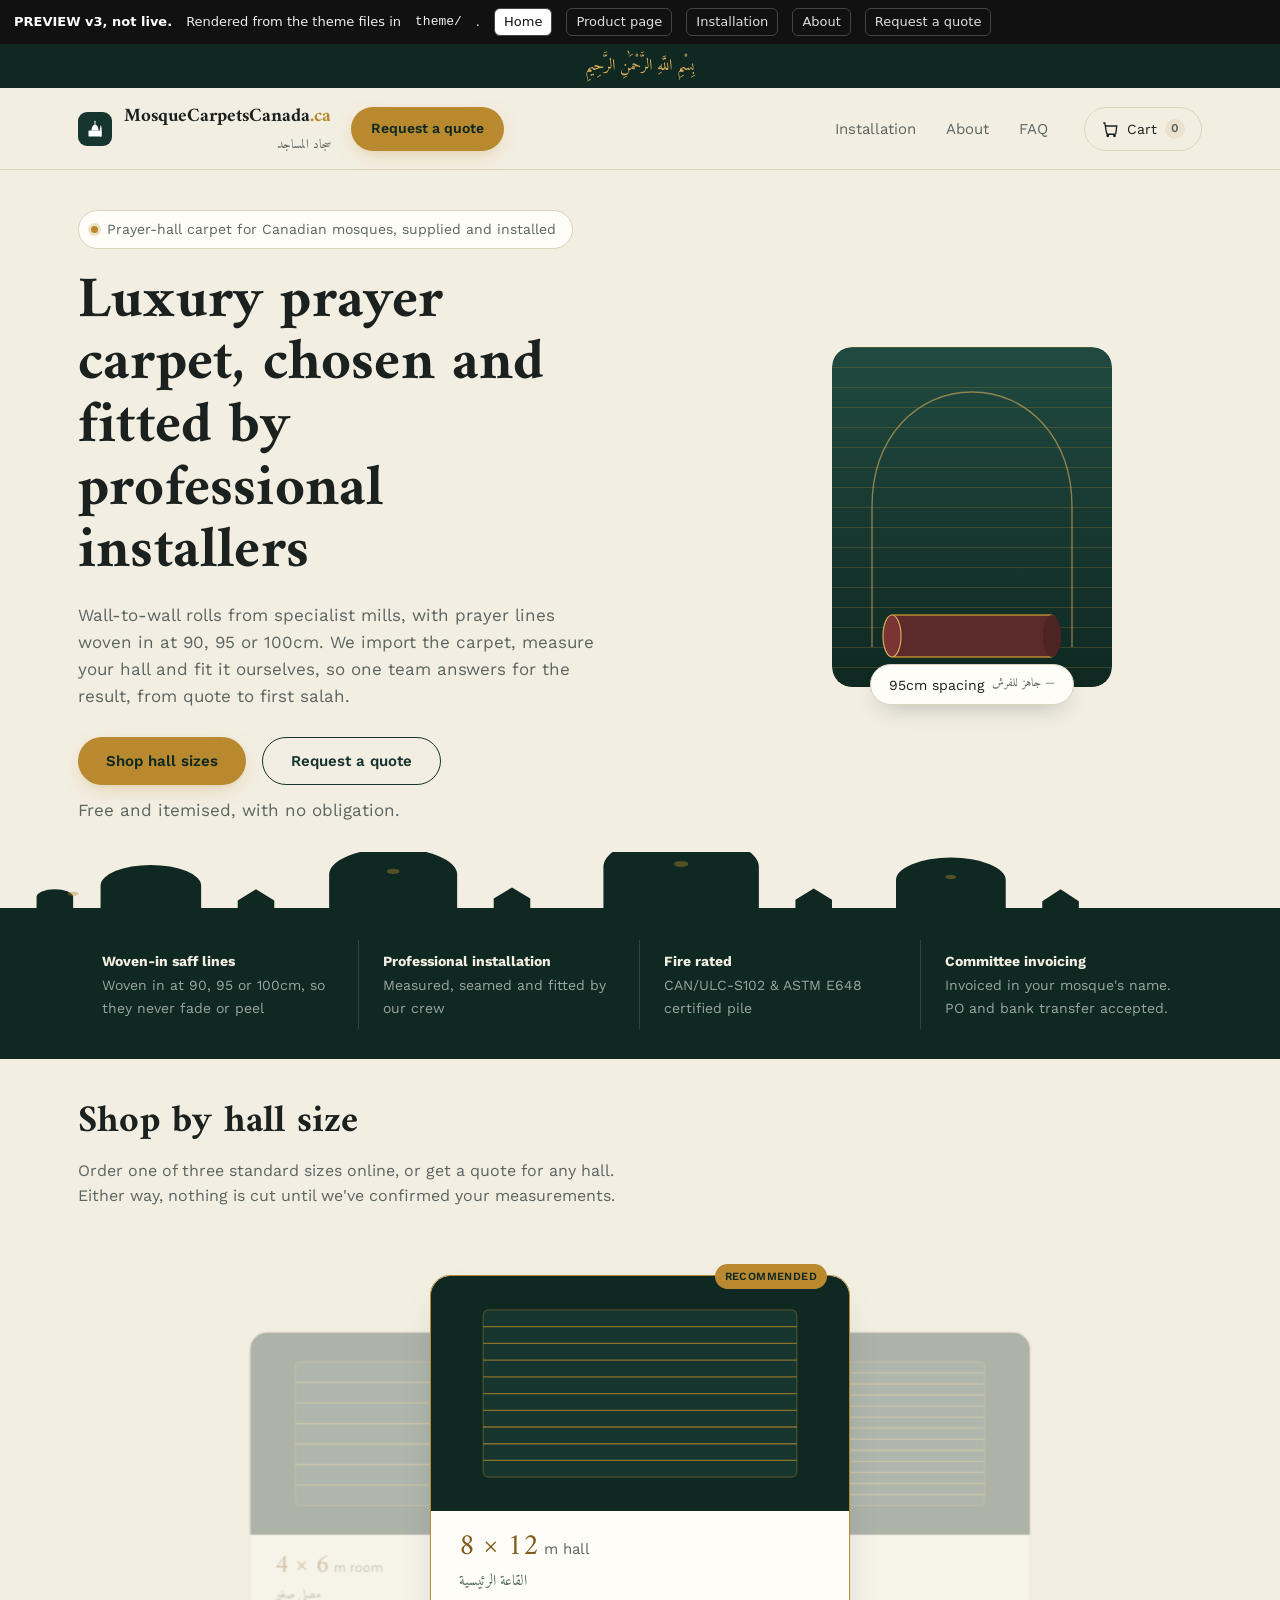
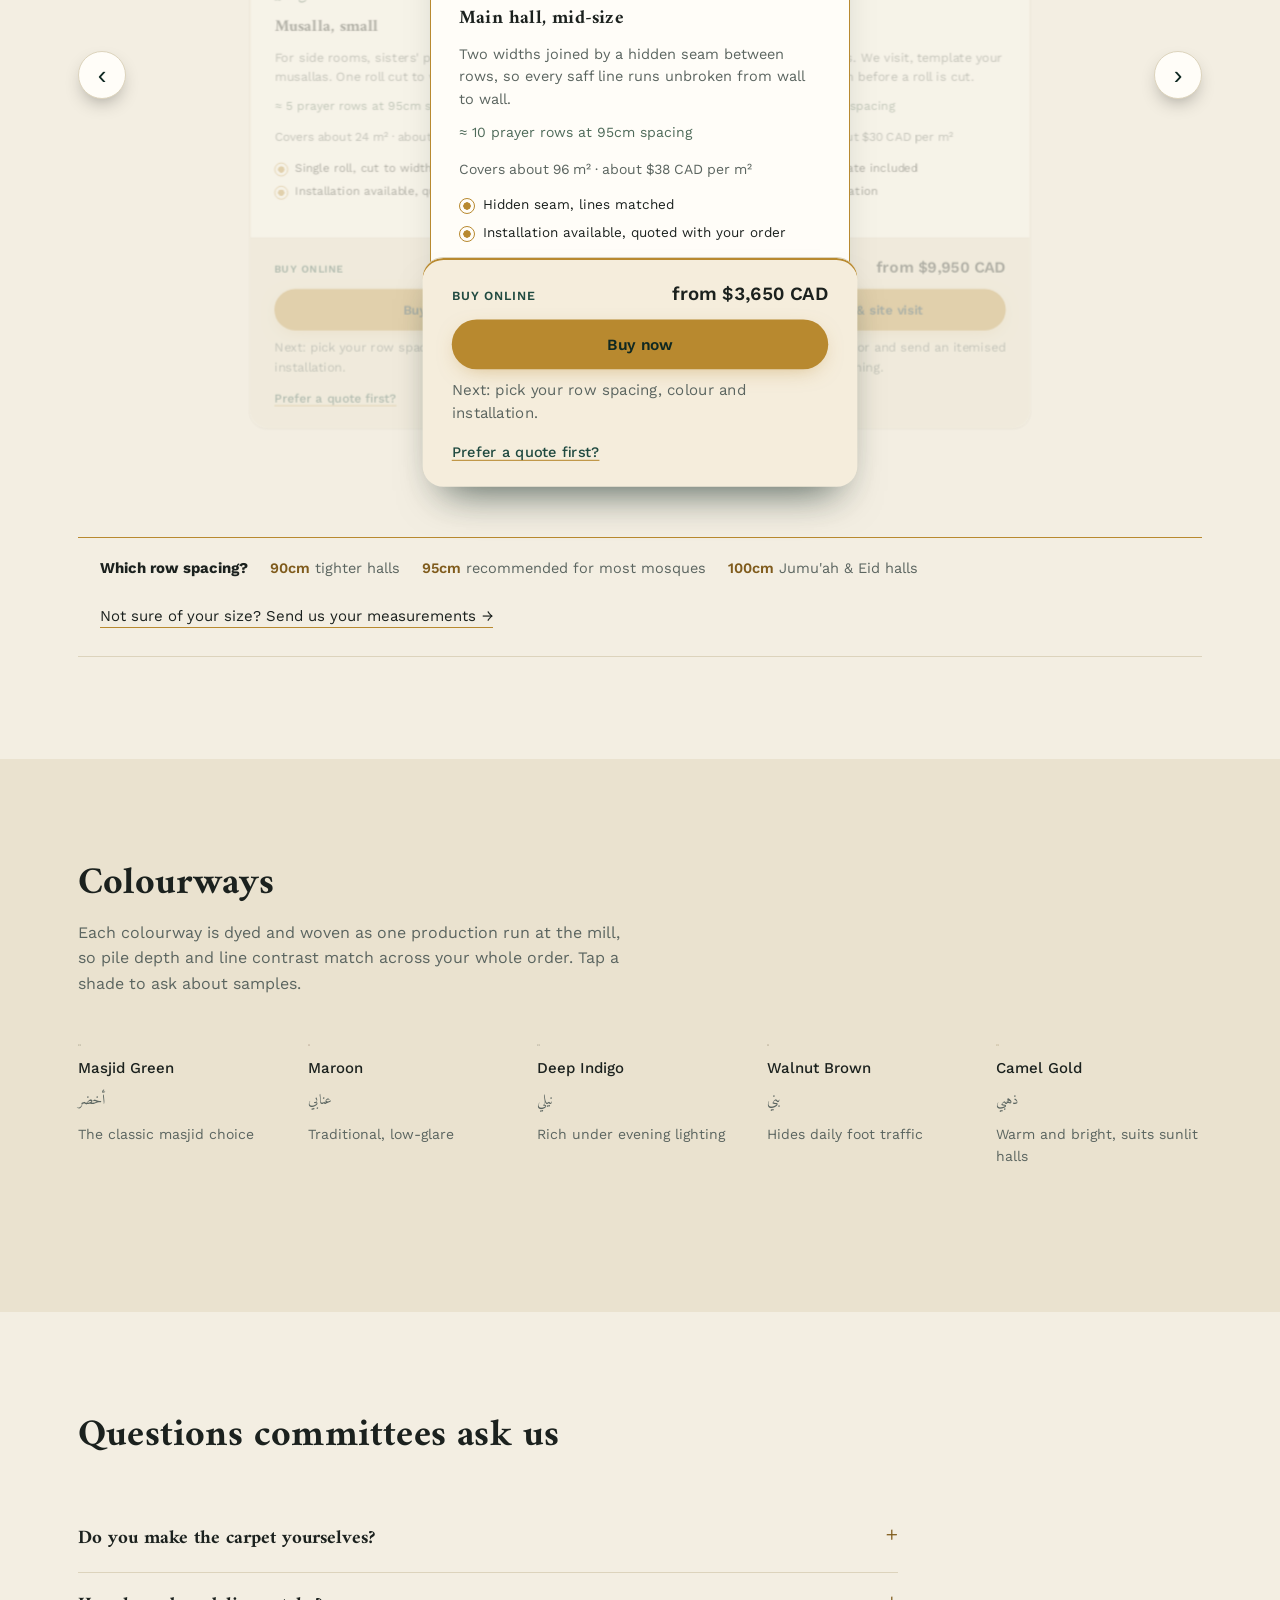
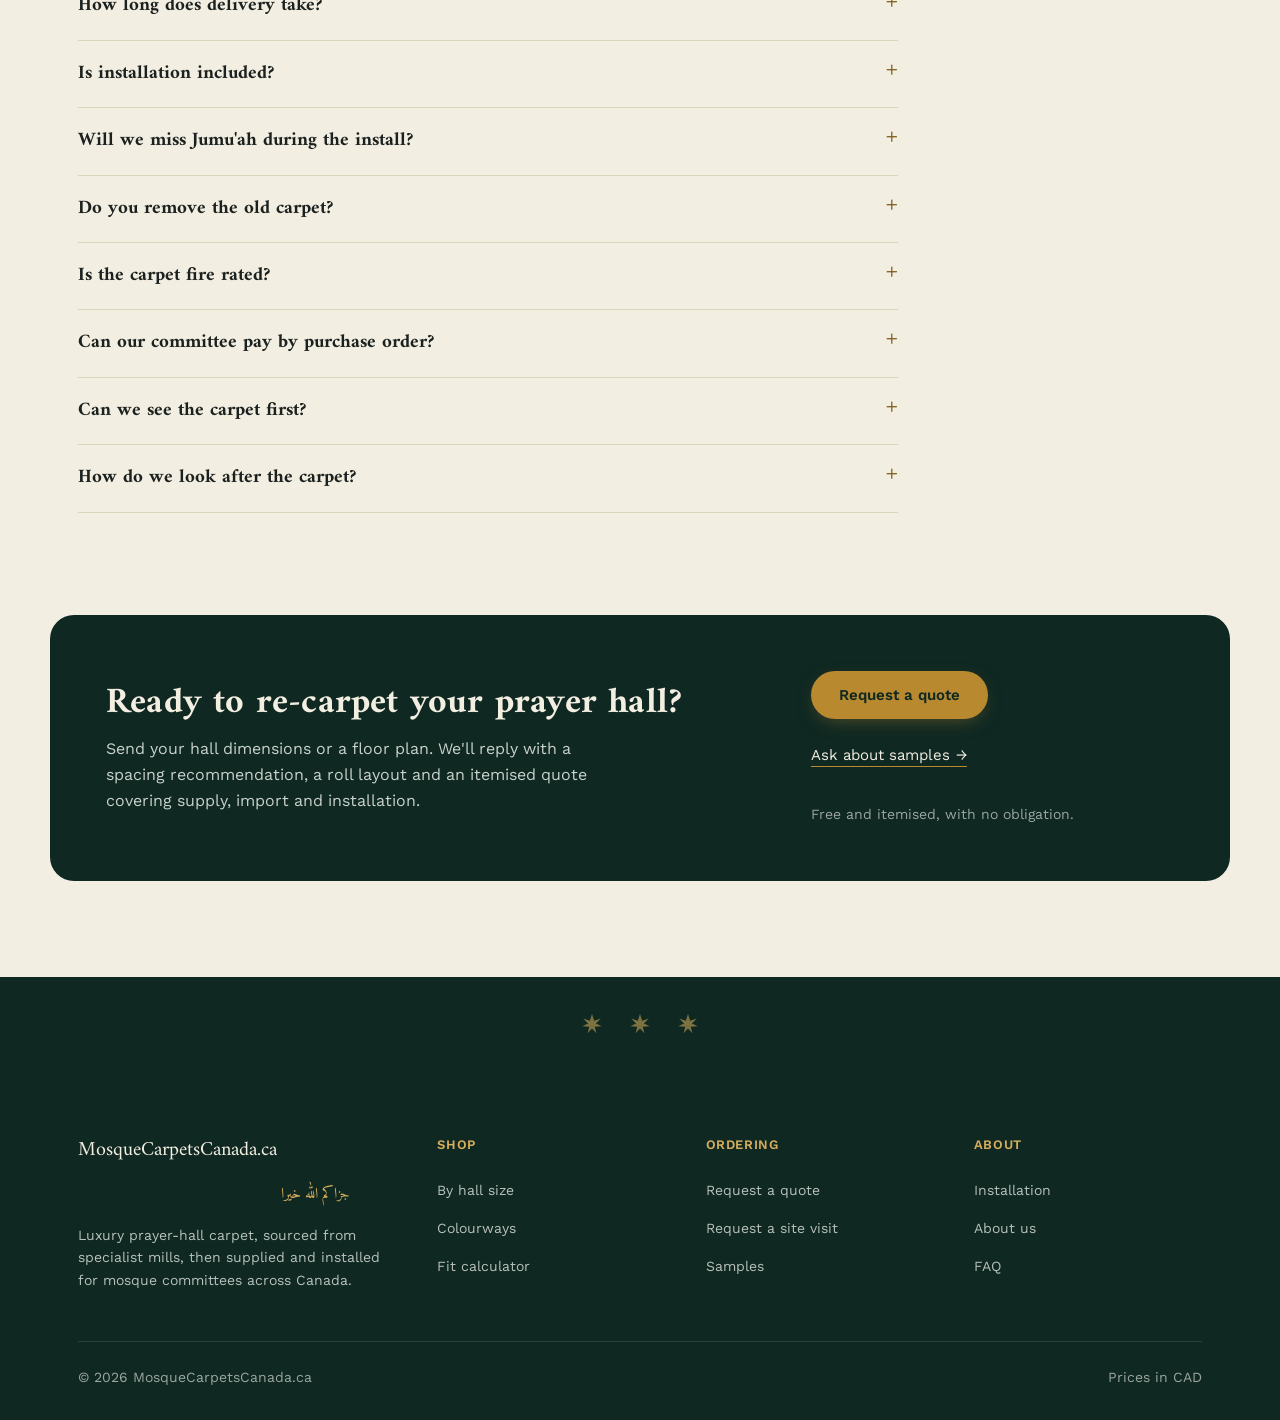
==== commit d689eefa: "Revert layout changes from the review pass (owner request); keep copy and pricing fixes Co-Authored-" ====
--- a/previews/v3/index.html
+++ b/previews/v3/index.html
@@ -32,13 +32,13 @@
         <span>MosqueCarpetsCanada<span style="color:var(--brass);">.ca</span></span>
         <span class="mcc-logo-ar">سجاد المساجد</span>
       </div>
-    </a><nav class="mcc-navlinks" aria-label="Main">
+    </a>
+    <a class="mcc-btn-primary mcc-btn-sm mcc-nav-quote" href="quote.html">Request a quote</a><nav class="mcc-navlinks" aria-label="Main">
       <a href="installation.html">Installation</a>
       <a href="about.html">About</a>
       <a href="index.html#faq">FAQ</a>
     </nav>
     <div class="mcc-navtools">
-      <a class="mcc-btn-primary mcc-btn-sm mcc-nav-quote" href="quote.html">Request a quote</a>
       <a class="mcc-cart-btn" href="/cart" aria-label="Cart, 0 items">
         <svg width="18" height="18" viewBox="0 0 24 24" fill="none" stroke="currentColor" stroke-width="1.8" aria-hidden="true"><path d="M3 4h2l2.4 13.2a2 2 0 0 0 2 1.8h8.4a2 2 0 0 0 2-1.6L21 8H6"/><circle cx="9" cy="21" r="1"/><circle cx="18" cy="21" r="1"/></svg>
         <span class="mcc-cart-label">Cart</span>
@@ -142,9 +142,9 @@
       <h2>Shop by hall size</h2>
       <p>Order one of three standard sizes online, or get a quote for any hall. Either way, nothing is cut until we've confirmed your measurements.</p>
     </div>
-    <div class="mcc-size-carousel" data-size-carousel data-reveal aria-label="Hall sizes">
+    <div class="mcc-size-carousel" data-size-carousel data-reveal role="region" aria-roledescription="carousel" aria-label="Hall sizes">
     <button type="button" class="mcc-carousel-nav mcc-carousel-prev" data-carousel-prev aria-label="Previous hall size" hidden>&#8249;</button>
-    <div class="mcc-grid-by-size" data-carousel-track><article class="mcc-size-card" data-carousel-card ><div class="mcc-card-media"><svg viewBox="0 0 320 180" aria-hidden="true" preserveAspectRatio="xMidYMid slice">
+    <div class="mcc-grid-by-size" data-carousel-track><article class="mcc-size-card" data-carousel-card aria-roledescription="slide" ><div class="mcc-card-media"><svg viewBox="0 0 320 180" aria-hidden="true" preserveAspectRatio="xMidYMid slice">
                 <rect width="320" height="180" fill="#0F2822"/>
                 <g transform="translate(40,26)"><rect width="240" height="128" rx="4" fill="#16352E" stroke="#B8892F" stroke-opacity=".35"/>
                   <g stroke="#B8892F" stroke-opacity=".7"><line x1="0" y1="18.285714285714285" x2="240" y2="18.285714285714285"/><line x1="0" y1="36.57142857142857" x2="240" y2="36.57142857142857"/><line x1="0" y1="54.857142857142854" x2="240" y2="54.857142857142854"/><line x1="0" y1="73.14285714285714" x2="240" y2="73.14285714285714"/><line x1="0" y1="91.42857142857143" x2="240" y2="91.42857142857143"/><line x1="0" y1="109.71428571428571" x2="240" y2="109.71428571428571"/></g>
@@ -160,7 +160,7 @@
             </div><a class="mcc-btn-primary mcc-buy-btn" href="product.html" aria-label="Buy now: Musalla, small">Buy now</a>
               <p class="mcc-buy-note">Next: pick your row spacing, colour and installation.</p>
               <a class="mcc-buy-quote" href="quote.html?product=musalla-carpet-roll-small-4-6-m">Prefer a quote first?</a></div>
-        </article><article class="mcc-size-card mcc-pop" data-carousel-card ><span class="mcc-pop-tag">Recommended</span><div class="mcc-card-media"><svg viewBox="0 0 320 180" aria-hidden="true" preserveAspectRatio="xMidYMid slice">
+        </article><article class="mcc-size-card mcc-pop" data-carousel-card aria-roledescription="slide" ><span class="mcc-pop-tag">Recommended</span><div class="mcc-card-media"><svg viewBox="0 0 320 180" aria-hidden="true" preserveAspectRatio="xMidYMid slice">
                 <rect width="320" height="180" fill="#0F2822"/>
                 <g transform="translate(40,26)"><rect width="240" height="128" rx="4" fill="#16352E" stroke="#B8892F" stroke-opacity=".35"/>
                   <g stroke="#B8892F" stroke-opacity=".7"><line x1="0" y1="12.8" x2="240" y2="12.8"/><line x1="0" y1="25.6" x2="240" y2="25.6"/><line x1="0" y1="38.4" x2="240" y2="38.4"/><line x1="0" y1="51.2" x2="240" y2="51.2"/><line x1="0" y1="64" x2="240" y2="64"/><line x1="0" y1="76.8" x2="240" y2="76.8"/><line x1="0" y1="89.6" x2="240" y2="89.6"/><line x1="0" y1="102.4" x2="240" y2="102.4"/><line x1="0" y1="115.2" x2="240" y2="115.2"/></g>
@@ -176,7 +176,7 @@
             </div><a class="mcc-btn-primary mcc-buy-btn" href="product.html" aria-label="Buy now: Main hall, mid-size">Buy now</a>
               <p class="mcc-buy-note">Next: pick your row spacing, colour and installation.</p>
               <a class="mcc-buy-quote" href="quote.html?product=main-hall-carpet-roll-mid-size-8-12-m">Prefer a quote first?</a></div>
-        </article><article class="mcc-size-card" data-carousel-card ><div class="mcc-card-media"><svg viewBox="0 0 320 180" aria-hidden="true" preserveAspectRatio="xMidYMid slice">
+        </article><article class="mcc-size-card" data-carousel-card aria-roledescription="slide" ><div class="mcc-card-media"><svg viewBox="0 0 320 180" aria-hidden="true" preserveAspectRatio="xMidYMid slice">
                 <rect width="320" height="180" fill="#0F2822"/>
                 <g transform="translate(40,26)"><rect width="240" height="128" rx="4" fill="#16352E" stroke="#B8892F" stroke-opacity=".35"/>
                   <g stroke="#B8892F" stroke-opacity=".7"><line x1="0" y1="9.846153846153847" x2="240" y2="9.846153846153847"/><line x1="0" y1="19.692307692307693" x2="240" y2="19.692307692307693"/><line x1="0" y1="29.53846153846154" x2="240" y2="29.53846153846154"/><line x1="0" y1="39.38461538461539" x2="240" y2="39.38461538461539"/><line x1="0" y1="49.23076923076923" x2="240" y2="49.23076923076923"/><line x1="0" y1="59.07692307692308" x2="240" y2="59.07692307692308"/><line x1="0" y1="68.92307692307692" x2="240" y2="68.92307692307692"/><line x1="0" y1="78.76923076923077" x2="240" y2="78.76923076923077"/><line x1="0" y1="88.61538461538461" x2="240" y2="88.61538461538461"/><line x1="0" y1="98.46153846153847" x2="240" y2="98.46153846153847"/><line x1="0" y1="108.3076923076923" x2="240" y2="108.3076923076923"/><line x1="0" y1="118.15384615384616" x2="240" y2="118.15384615384616"/></g>
@@ -219,24 +219,10 @@
       <button type="button" class="mcc-swatch" data-name="Camel Gold" aria-pressed="false"><div class="mcc-block" style="background:#8A6A2E"></div><p>Camel Gold</p><div class="mcc-ar-name">ذهبي</div><span>Warm and bright, suits sunlit halls</span></button>
     </div>
     <p class="mcc-colorway-preview" id="mccColorwayPreview" aria-live="polite"></p>
-    <div class="mcc-samples-offer" data-reveal>
-      <div><strong>See and feel it before you decide</strong><span>Colour samples sent to your committee, so the whole board can compare.</span></div>
-      <a class="mcc-btn-secondary" href="quote.html?need=samples">Request samples</a>
-    </div>
-  </div>
-</section>
-
-<section class="mcc-section mcc-how-short" id="how">
-  <div class="mcc-wrap">
-    <div class="mcc-section-head" data-reveal><span class="mcc-eyebrow">How it works</span><h2>Measure, quote, install</h2></div>
-    <ol class="mcc-how3">
-      <li data-reveal><span class="mcc-step-num">1</span><h3>Measure</h3><p>Send your hall size or a floor plan, or book a site visit.</p></li>
-      <li data-reveal><span class="mcc-step-num">2</span><h3>Quote</h3><p>An itemised quote with supply-only and supply + installation prices, plus samples for your committee.</p></li>
-      <li data-reveal><span class="mcc-step-num">3</span><h3>Install</h3><p>We import and inspect the carpet, then fit it with the saff lines squared to the qibla wall, scheduled around salah.</p></li>
-    </ol>
-    <a class="mcc-btn-ghost mcc-how-link" href="installation.html">How installation works</a>
-  </div>
-</section><section class="mcc-section mcc-band" id="faq">
+  </div>
+</section>
+
+<section class="mcc-section" id="faq">
   <div class="mcc-wrap">
     <div class="mcc-section-head" data-reveal><h2>Questions committees ask us</h2></div>
     <div class="mcc-faq"><details  ><summary>Do you make the carpet yourselves?</summary><p>We're specialist suppliers. We choose each carpet from partner mills, import it and inspect every roll in Canada. Not being tied to one factory means we pick the mill that suits your hall and budget.</p></details><details  ><summary>How long does delivery take?</summary><p>It depends on the colourway, spacing and quantity. We confirm your delivery date in writing once your measurements are confirmed, before anything is cut.</p></details><details  ><summary>Is installation included?</summary><p>Yes, if you'd like it. Every quote shows two prices, supply only and supply + installation, so your committee can compare. The Jumu'ah hall package always includes a site visit and floor template.</p></details><details  ><summary>Will we miss Jumu'ah during the install?</summary><p>No. We plan install days around salah times and Jumu'ah, and agree the dates with your committee in advance.</p></details><details  ><summary>Do you remove the old carpet?</summary><p>Yes. Removing the old carpet can be added to your quote as its own line, so your committee can see the cost.</p></details><details  ><summary>Is the carpet fire rated?</summary><p>Yes. The pile is certified to CAN/ULC-S102 and ASTM E648. We can send the certificates to your building inspector or insurer.</p></details><details  ><summary>Can our committee pay by purchase order?</summary><p>Yes. We accept POs and bank transfer, and we invoice in your mosque's registered name for your records.</p></details><details  ><summary>Can we see the carpet first?</summary><p>Yes. Request samples of any colourway through our quote form and we'll arrange them for your committee.</p></details><details  ><summary>How do we look after the carpet?</summary><p>Vacuum regularly along the direction of the pile, and blot spills straight away with a clean, damp cloth rather than rubbing. A professional deep clean once or twice a year keeps the pile and the saff lines looking sharp.</p></details></div>
@@ -279,7 +265,6 @@
       var status = root.querySelector('[data-carousel-status]');
       var still = window.matchMedia && window.matchMedia('(prefers-reduced-motion: reduce)').matches;
       var n = cards.length, active = Math.floor((n - 1) / 2), timer = null, on = false;
-      var phone = window.matchMedia('(max-width: 700px)');
 
       function layout(){
         cards.forEach(function(card, i){
@@ -338,7 +323,6 @@
         if(Math.abs(dx) > 40){ go(active + (dx < 0 ? 1 : -1)); }
       }, { passive: true });
 
-      // Slider on phones only; tablets and desktops show the three sizes side by side to compare.
       function enable(){
         on = true;
         prevBtn.hidden = false; nextBtn.hidden = false;
@@ -360,9 +344,7 @@
         });
         if(status){ status.textContent = ''; }
       }
-      function sync(){ if(phone.matches){ if(!on){ enable(); } } else if(on){ disable(); } }
-      if(phone.addEventListener){ phone.addEventListener('change', sync); } else if(phone.addListener){ phone.addListener(sync); }
-      sync();
+      enable();
     }catch(e){ console.error('Hall size carousel error', e); }
   })();
 </script>
--- a/theme/assets/mosque-update.css
+++ b/theme/assets/mosque-update.css
@@ -458,18 +458,6 @@
 /* Marketing review pass */
 #mcc-app .mcc-size-area{font-size:14px; color:var(--text-dim); font-variant-numeric:tabular-nums;}
 #mcc-app .mcc-buy-box-quote .mcc-buy-label{color:var(--brass-text);}
-/* Samples: the soft offer under the colourways */
-#mcc-app .mcc-samples-offer{display:flex; flex-wrap:wrap; justify-content:space-between; align-items:center; gap:16px 28px; margin-top:clamp(28px,4vw,40px); padding:22px 26px; background:var(--surface); border:1px solid var(--line); border-left:3px solid var(--brass); border-radius:var(--radius-md);}
-#mcc-app .mcc-samples-offer strong{display:block; font-size:17px; color:var(--text); margin-bottom:2px;}
-#mcc-app .mcc-samples-offer span{font-size:15px; color:var(--text-dim);}
-/* Compact How it works */
-#mcc-app .mcc-how3{list-style:none; display:grid; grid-template-columns:repeat(3,1fr); gap:var(--gap,24px); counter-reset:none; padding:0;}
-#mcc-app .mcc-how3 li{position:relative; padding:4px 0 0 0; border-top:2px solid var(--brass);}
-#mcc-app .mcc-how3 .mcc-step-num{display:block; font-family:'Amiri',serif; font-size:40px; line-height:1; margin:18px 0 6px;}
-#mcc-app .mcc-how3 h3{font-size:20px; margin-bottom:6px;}
-#mcc-app .mcc-how3 p{font-size:15px; color:var(--text-dim); max-width:36ch;}
-#mcc-app .mcc-how-link{margin-top:28px;}
-@media (max-width:760px){#mcc-app .mcc-how3{grid-template-columns:1fr; gap:8px;}}
 /* WhatsApp chat button (only rendered when a number is set in the header settings) */
 #mcc-app .mcc-whatsapp{position:fixed; right:16px; bottom:16px; z-index:61; display:inline-flex; align-items:center; gap:8px; min-height:52px; padding:0 18px 0 14px; border-radius:999px; background:#1F7A4D; color:#fff; font-weight:600; font-size:15px; box-shadow:0 10px 24px -10px rgba(0,0,0,.45);}
 #mcc-app .mcc-whatsapp:hover{background:#186640;}
--- a/theme/assets/mosque-update.css
+++ b/theme/assets/mosque-update.css
@@ -458,18 +458,6 @@
 /* Marketing review pass */
 #mcc-app .mcc-size-area{font-size:14px; color:var(--text-dim); font-variant-numeric:tabular-nums;}
 #mcc-app .mcc-buy-box-quote .mcc-buy-label{color:var(--brass-text);}
-/* Samples: the soft offer under the colourways */
-#mcc-app .mcc-samples-offer{display:flex; flex-wrap:wrap; justify-content:space-between; align-items:center; gap:16px 28px; margin-top:clamp(28px,4vw,40px); padding:22px 26px; background:var(--surface); border:1px solid var(--line); border-left:3px solid var(--brass); border-radius:var(--radius-md);}
-#mcc-app .mcc-samples-offer strong{display:block; font-size:17px; color:var(--text); margin-bottom:2px;}
-#mcc-app .mcc-samples-offer span{font-size:15px; color:var(--text-dim);}
-/* Compact How it works */
-#mcc-app .mcc-how3{list-style:none; display:grid; grid-template-columns:repeat(3,1fr); gap:var(--gap,24px); counter-reset:none; padding:0;}
-#mcc-app .mcc-how3 li{position:relative; padding:4px 0 0 0; border-top:2px solid var(--brass);}
-#mcc-app .mcc-how3 .mcc-step-num{display:block; font-family:'Amiri',serif; font-size:40px; line-height:1; margin:18px 0 6px;}
-#mcc-app .mcc-how3 h3{font-size:20px; margin-bottom:6px;}
-#mcc-app .mcc-how3 p{font-size:15px; color:var(--text-dim); max-width:36ch;}
-#mcc-app .mcc-how-link{margin-top:28px;}
-@media (max-width:760px){#mcc-app .mcc-how3{grid-template-columns:1fr; gap:8px;}}
 /* WhatsApp chat button (only rendered when a number is set in the header settings) */
 #mcc-app .mcc-whatsapp{position:fixed; right:16px; bottom:16px; z-index:61; display:inline-flex; align-items:center; gap:8px; min-height:52px; padding:0 18px 0 14px; border-radius:999px; background:#1F7A4D; color:#fff; font-weight:600; font-size:15px; box-shadow:0 10px 24px -10px rgba(0,0,0,.45);}
 #mcc-app .mcc-whatsapp:hover{background:#186640;}
--- a/theme/assets/mosque-update.css
+++ b/theme/assets/mosque-update.css
@@ -458,18 +458,6 @@
 /* Marketing review pass */
 #mcc-app .mcc-size-area{font-size:14px; color:var(--text-dim); font-variant-numeric:tabular-nums;}
 #mcc-app .mcc-buy-box-quote .mcc-buy-label{color:var(--brass-text);}
-/* Samples: the soft offer under the colourways */
-#mcc-app .mcc-samples-offer{display:flex; flex-wrap:wrap; justify-content:space-between; align-items:center; gap:16px 28px; margin-top:clamp(28px,4vw,40px); padding:22px 26px; background:var(--surface); border:1px solid var(--line); border-left:3px solid var(--brass); border-radius:var(--radius-md);}
-#mcc-app .mcc-samples-offer strong{display:block; font-size:17px; color:var(--text); margin-bottom:2px;}
-#mcc-app .mcc-samples-offer span{font-size:15px; color:var(--text-dim);}
-/* Compact How it works */
-#mcc-app .mcc-how3{list-style:none; display:grid; grid-template-columns:repeat(3,1fr); gap:var(--gap,24px); counter-reset:none; padding:0;}
-#mcc-app .mcc-how3 li{position:relative; padding:4px 0 0 0; border-top:2px solid var(--brass);}
-#mcc-app .mcc-how3 .mcc-step-num{display:block; font-family:'Amiri',serif; font-size:40px; line-height:1; margin:18px 0 6px;}
-#mcc-app .mcc-how3 h3{font-size:20px; margin-bottom:6px;}
-#mcc-app .mcc-how3 p{font-size:15px; color:var(--text-dim); max-width:36ch;}
-#mcc-app .mcc-how-link{margin-top:28px;}
-@media (max-width:760px){#mcc-app .mcc-how3{grid-template-columns:1fr; gap:8px;}}
 /* WhatsApp chat button (only rendered when a number is set in the header settings) */
 #mcc-app .mcc-whatsapp{position:fixed; right:16px; bottom:16px; z-index:61; display:inline-flex; align-items:center; gap:8px; min-height:52px; padding:0 18px 0 14px; border-radius:999px; background:#1F7A4D; color:#fff; font-weight:600; font-size:15px; box-shadow:0 10px 24px -10px rgba(0,0,0,.45);}
 #mcc-app .mcc-whatsapp:hover{background:#186640;}
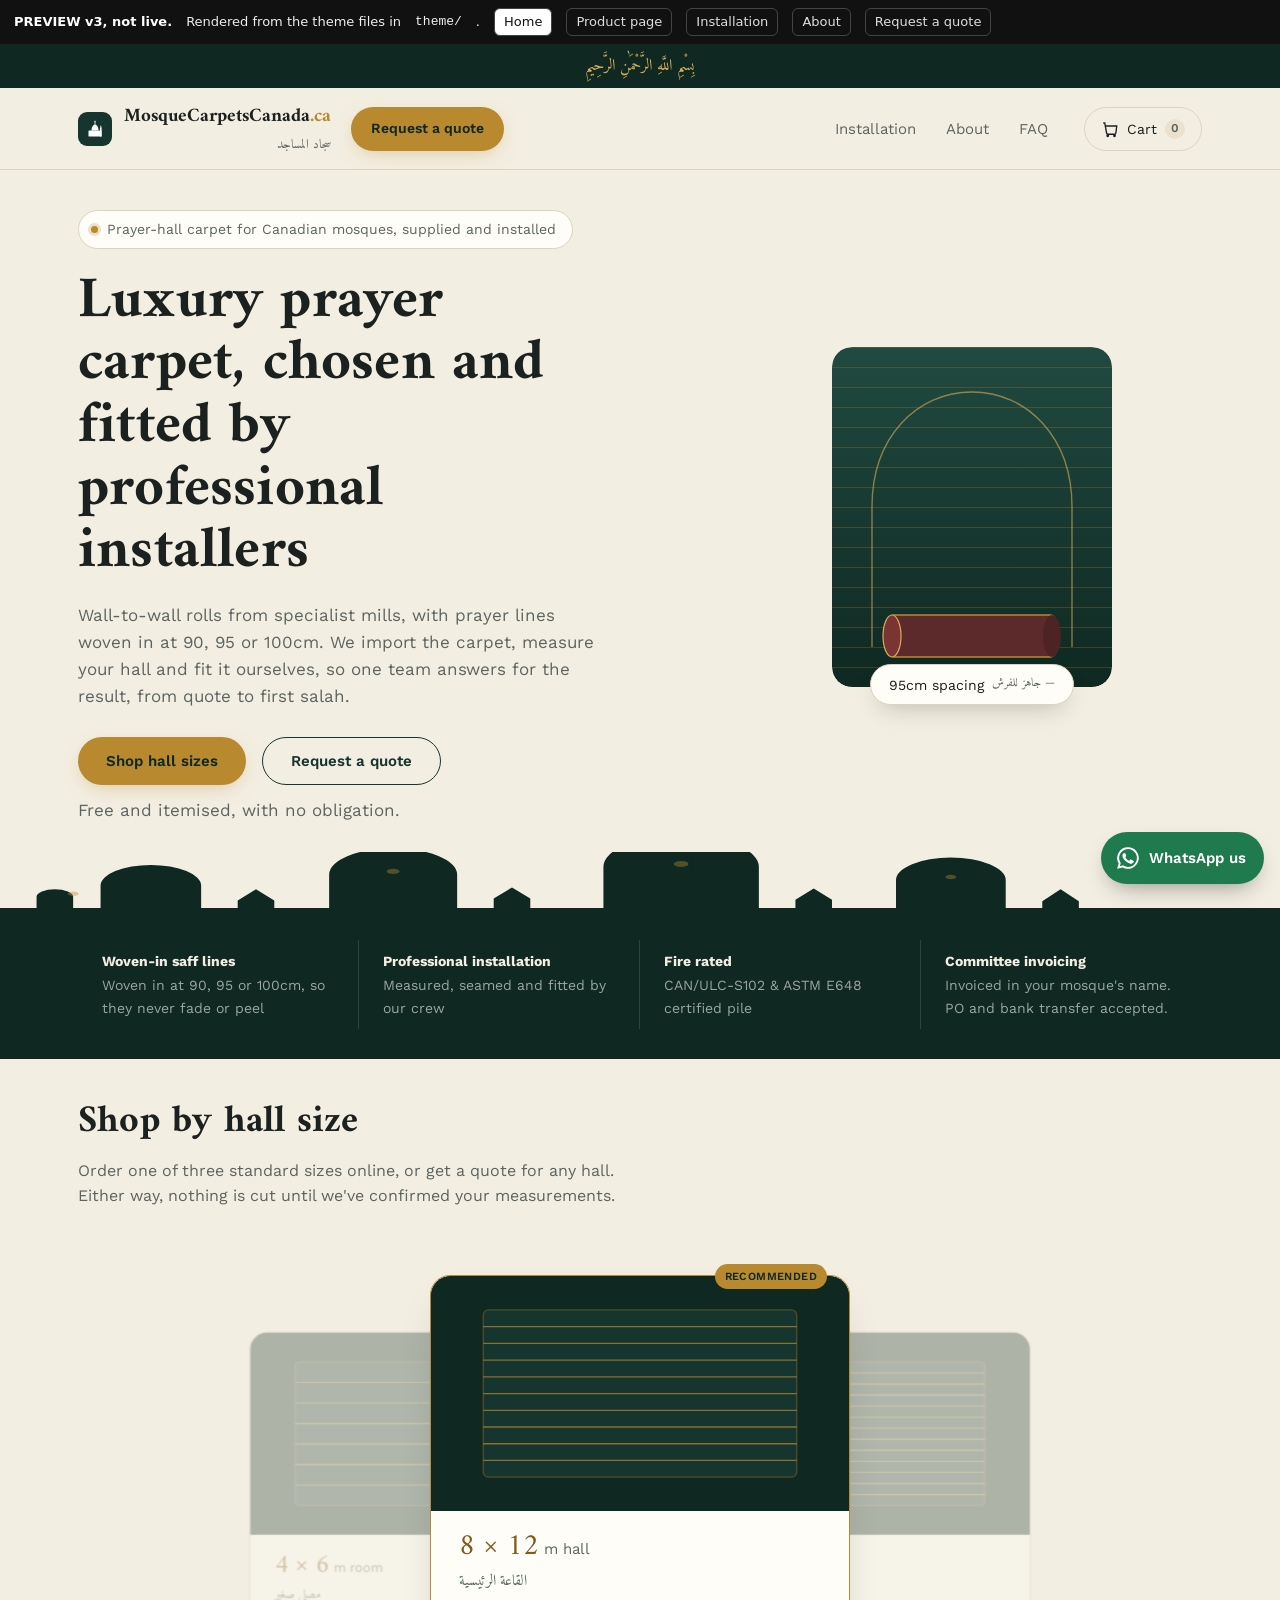
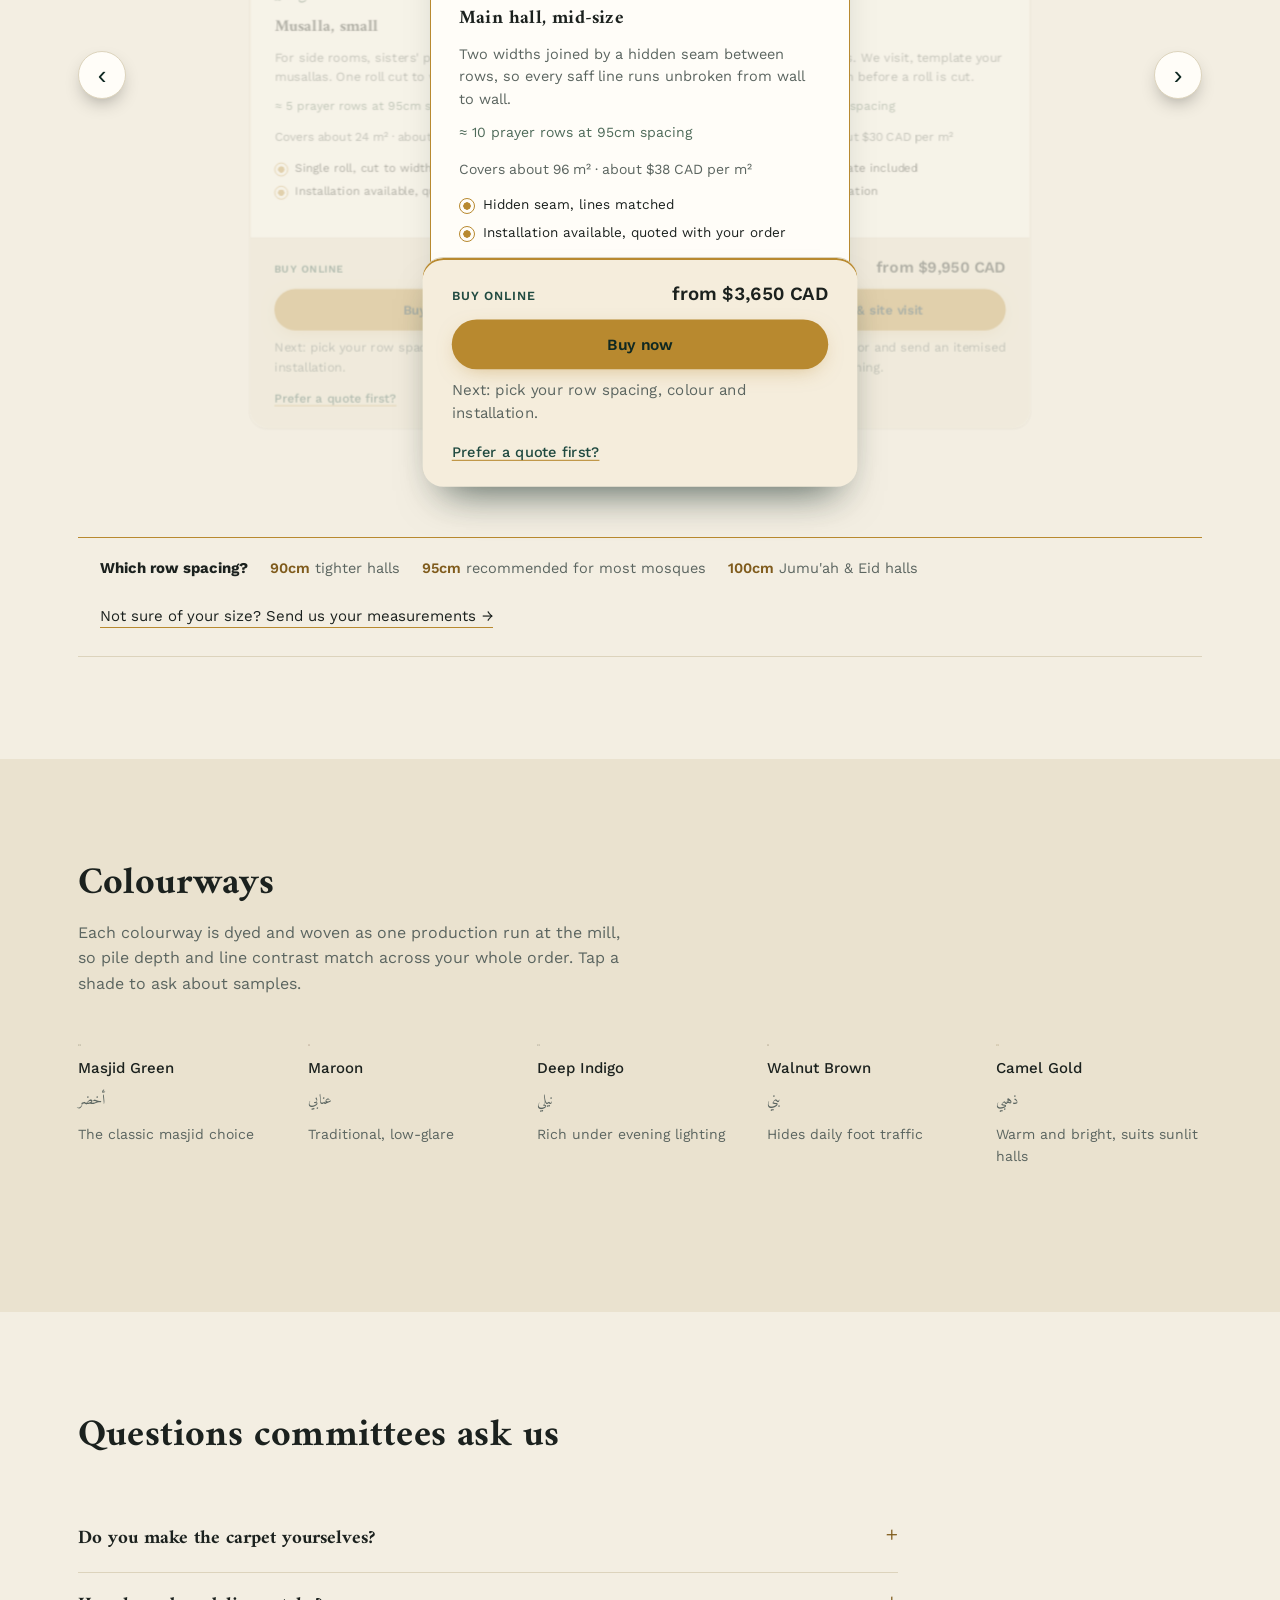
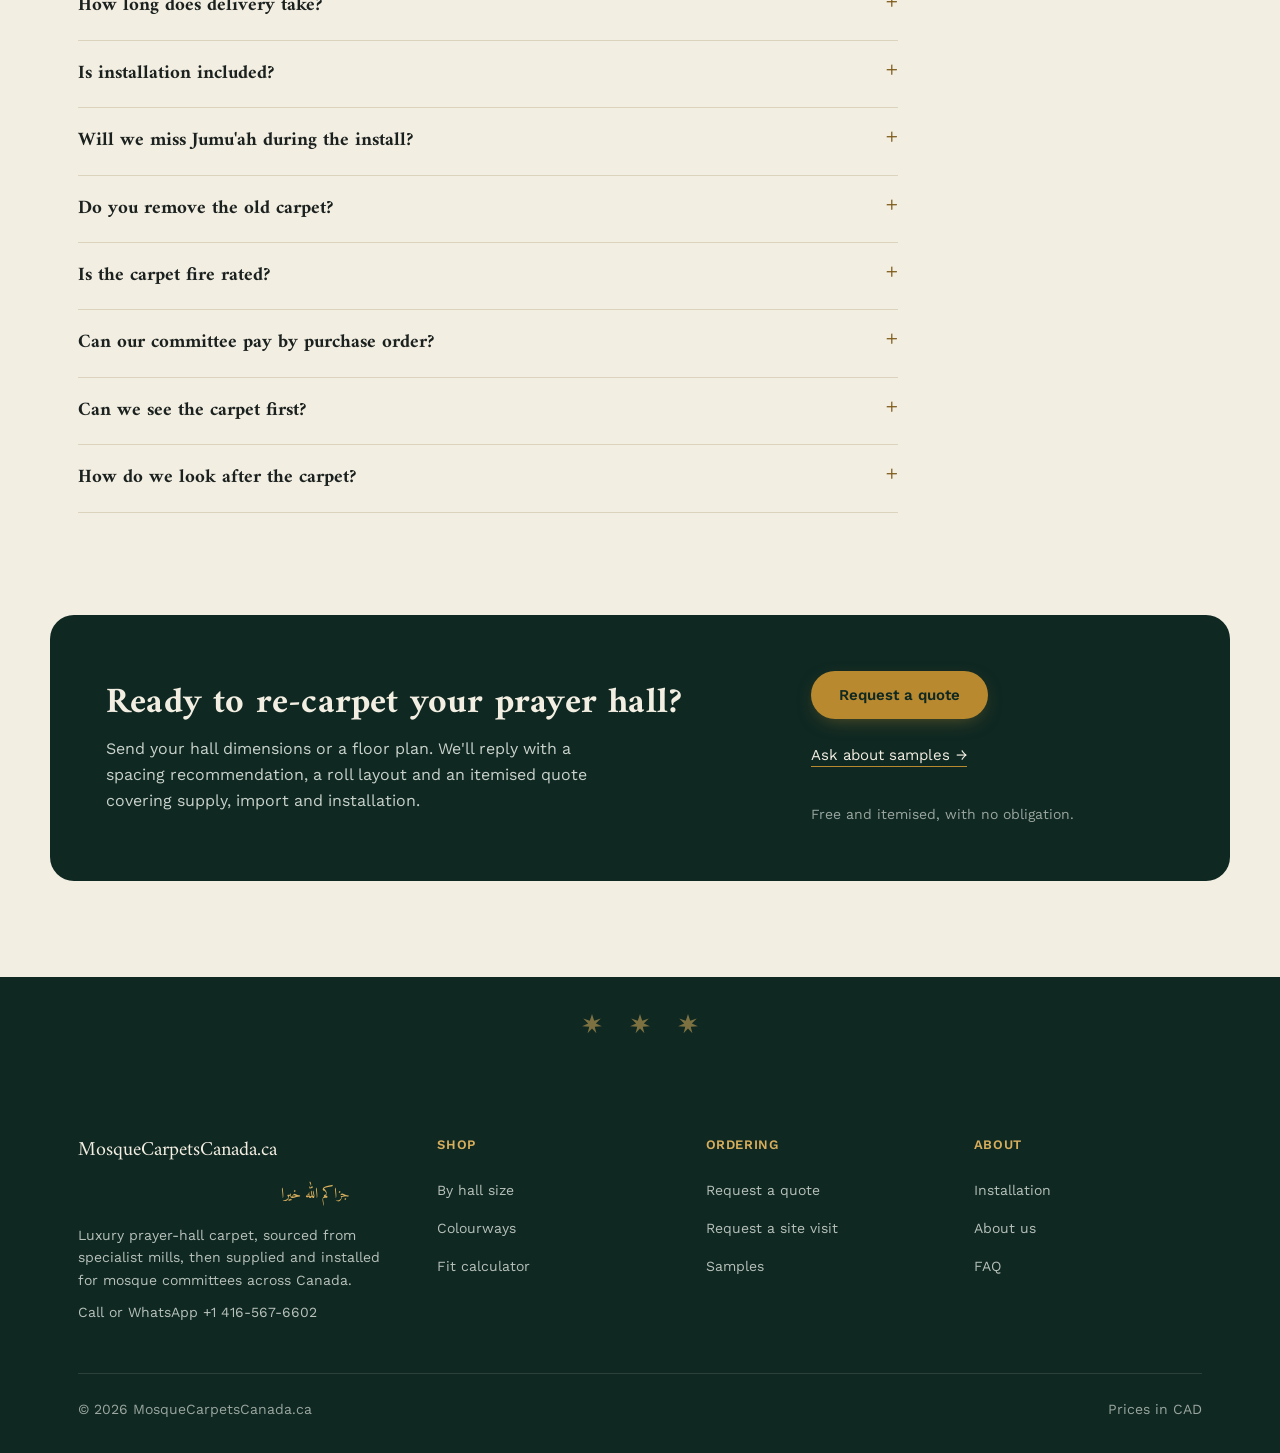
==== commit 196127ab: "Preview: WhatsApp button, phone line and founder line (from business card and flooringgta.com) Co-Au" ====
--- a/previews/v3/index.html
+++ b/previews/v3/index.html
@@ -51,7 +51,10 @@
     <a href="about.html">About</a>
     <a href="index.html#faq">FAQ</a>
   </nav>
-</header><div class="mcc-mobile-cta" id="mccMobileCta"><a class="mcc-btn-primary" href="quote.html">Request a quote</a></div></div>
+</header><a class="mcc-whatsapp" href="https://wa.me/14165676602?text=Salaam%2C%20I%20have%20a%20question%20about%20carpet%20for%20our%20prayer%20hall." target="_blank" rel="noopener" aria-label="Chat with us on WhatsApp">
+    <svg viewBox="0 0 24 24" width="26" height="26" aria-hidden="true"><path fill="currentColor" d="M12 2a10 10 0 0 0-8.6 15.1L2 22l5-1.3A10 10 0 1 0 12 2zm0 18.2a8.2 8.2 0 0 1-4.2-1.2l-.3-.2-3 .8.8-2.9-.2-.3A8.2 8.2 0 1 1 12 20.2zm4.5-6.1c-.2-.1-1.5-.7-1.7-.8s-.4-.1-.6.1-.7.8-.8 1-.3.2-.5.1a6.7 6.7 0 0 1-3.3-2.9c-.3-.4.3-.4.7-1.4.1-.2 0-.3 0-.5l-.8-1.8c-.2-.5-.4-.4-.6-.4h-.5a1 1 0 0 0-.7.3 2.9 2.9 0 0 0-.9 2.2 5 5 0 0 0 1.1 2.7 11.6 11.6 0 0 0 4.4 3.9c1.6.7 2.3.8 3.1.6a2.6 2.6 0 0 0 1.7-1.2 2.1 2.1 0 0 0 .2-1.2c-.1-.1-.3-.2-.5-.3z"/></svg>
+    <span>WhatsApp us</span>
+  </a><div class="mcc-mobile-cta" id="mccMobileCta"><a class="mcc-btn-primary" href="quote.html">Request a quote</a></div></div>
 <script>
   (function(){
     try{
@@ -366,7 +369,7 @@
       <div>
         <div class="mcc-foot-logo">MosqueCarpetsCanada.ca</div>
         <p class="mcc-ar" style="max-width:34ch; color:var(--brass-light); font-size:15px; margin-bottom:14px;">جزاكم الله خيرا</p>
-        <p style="max-width:34ch;">Luxury prayer-hall carpet, sourced from specialist mills, then supplied and installed for mosque committees across Canada.</p></div>
+        <p style="max-width:34ch;">Luxury prayer-hall carpet, sourced from specialist mills, then supplied and installed for mosque committees across Canada.</p><p>Call or WhatsApp +1&nbsp;416-567-6602</p></div>
       <div>
         <h4>Shop</h4>
         <a href="index.html#sizes">By hall size</a>
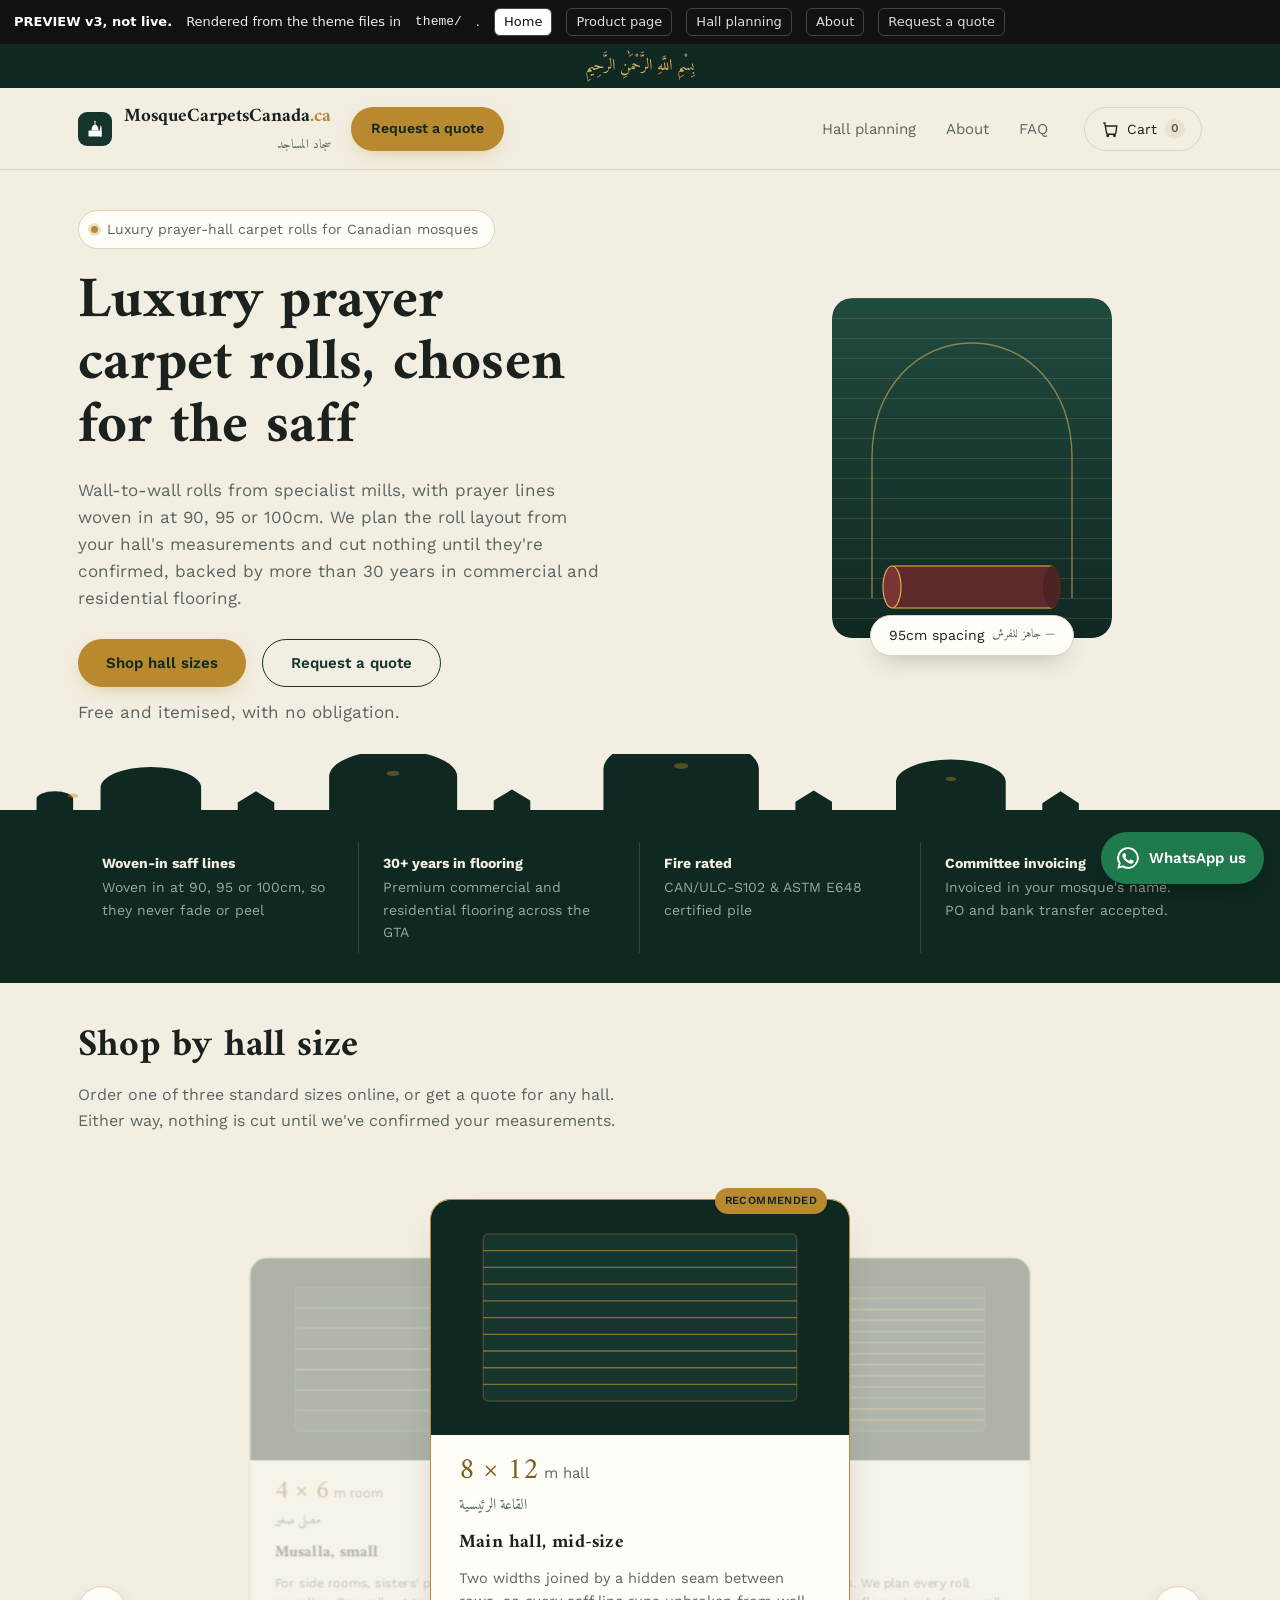
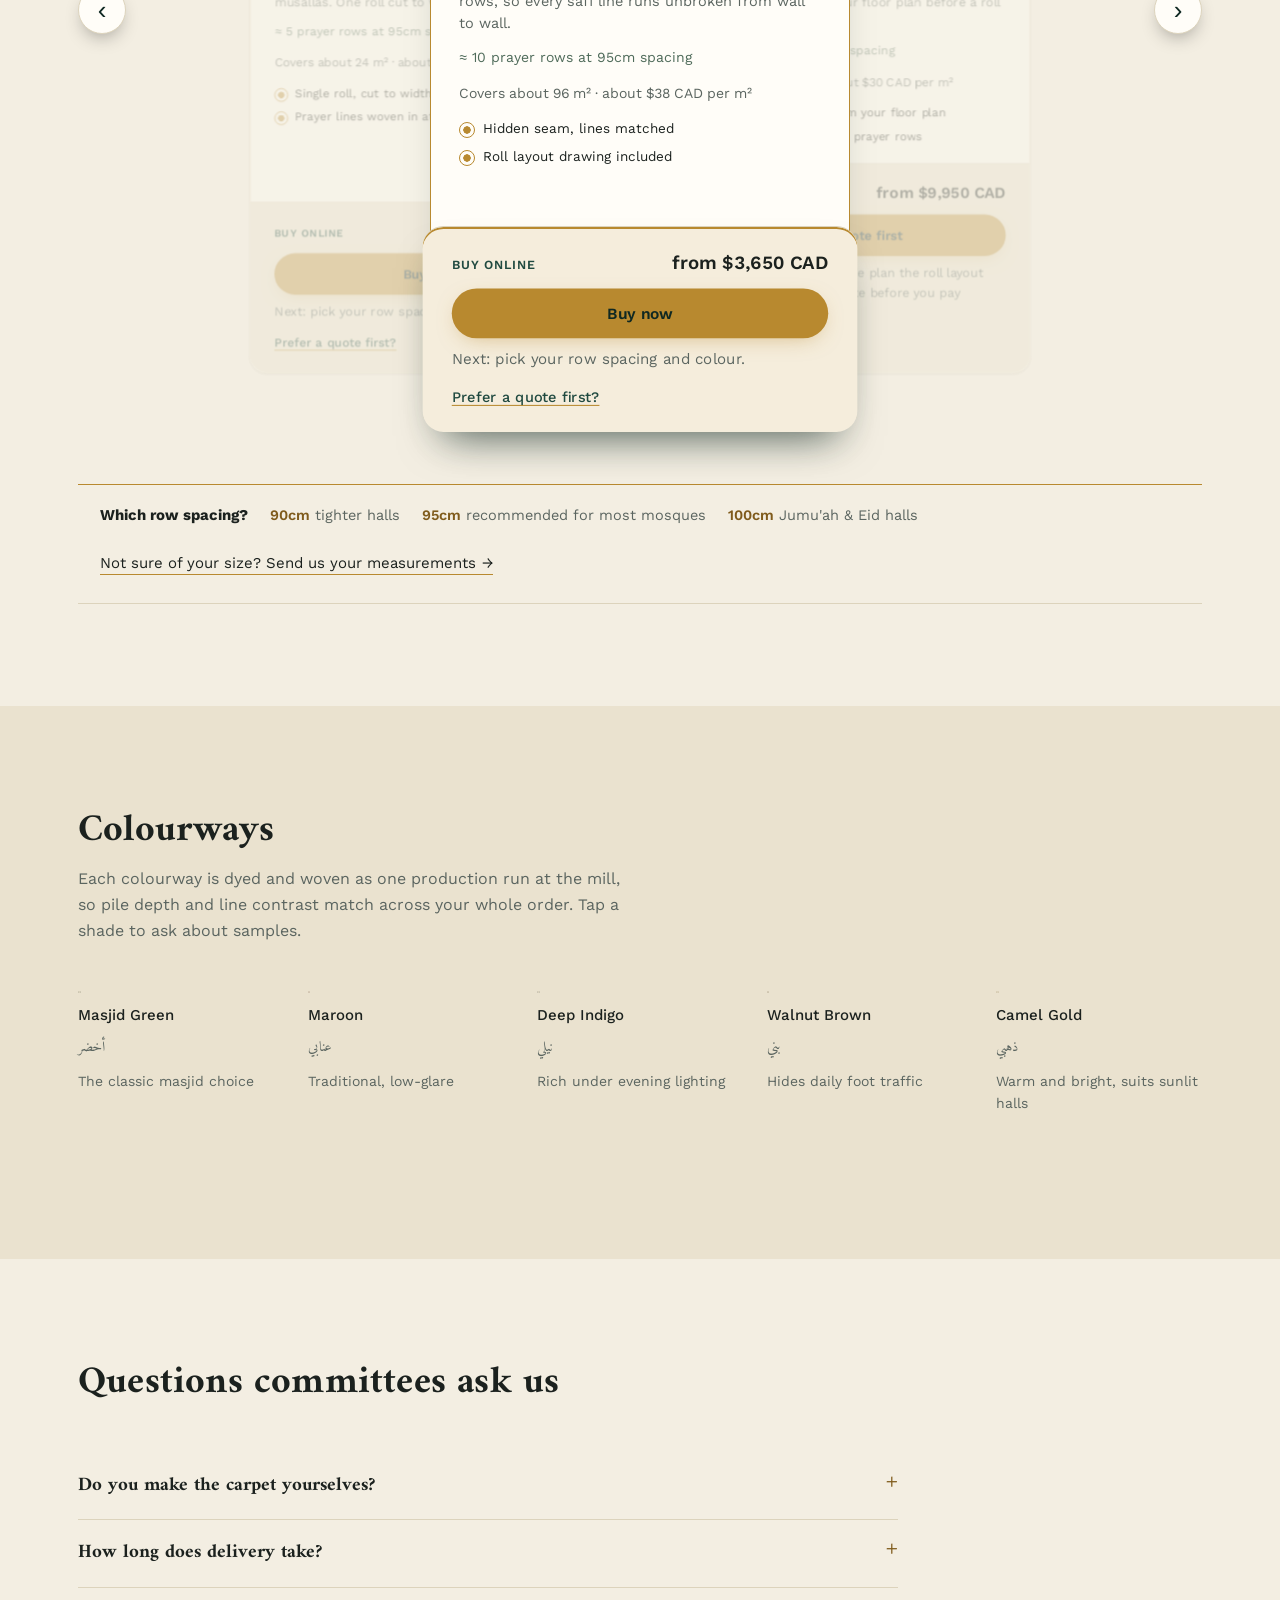
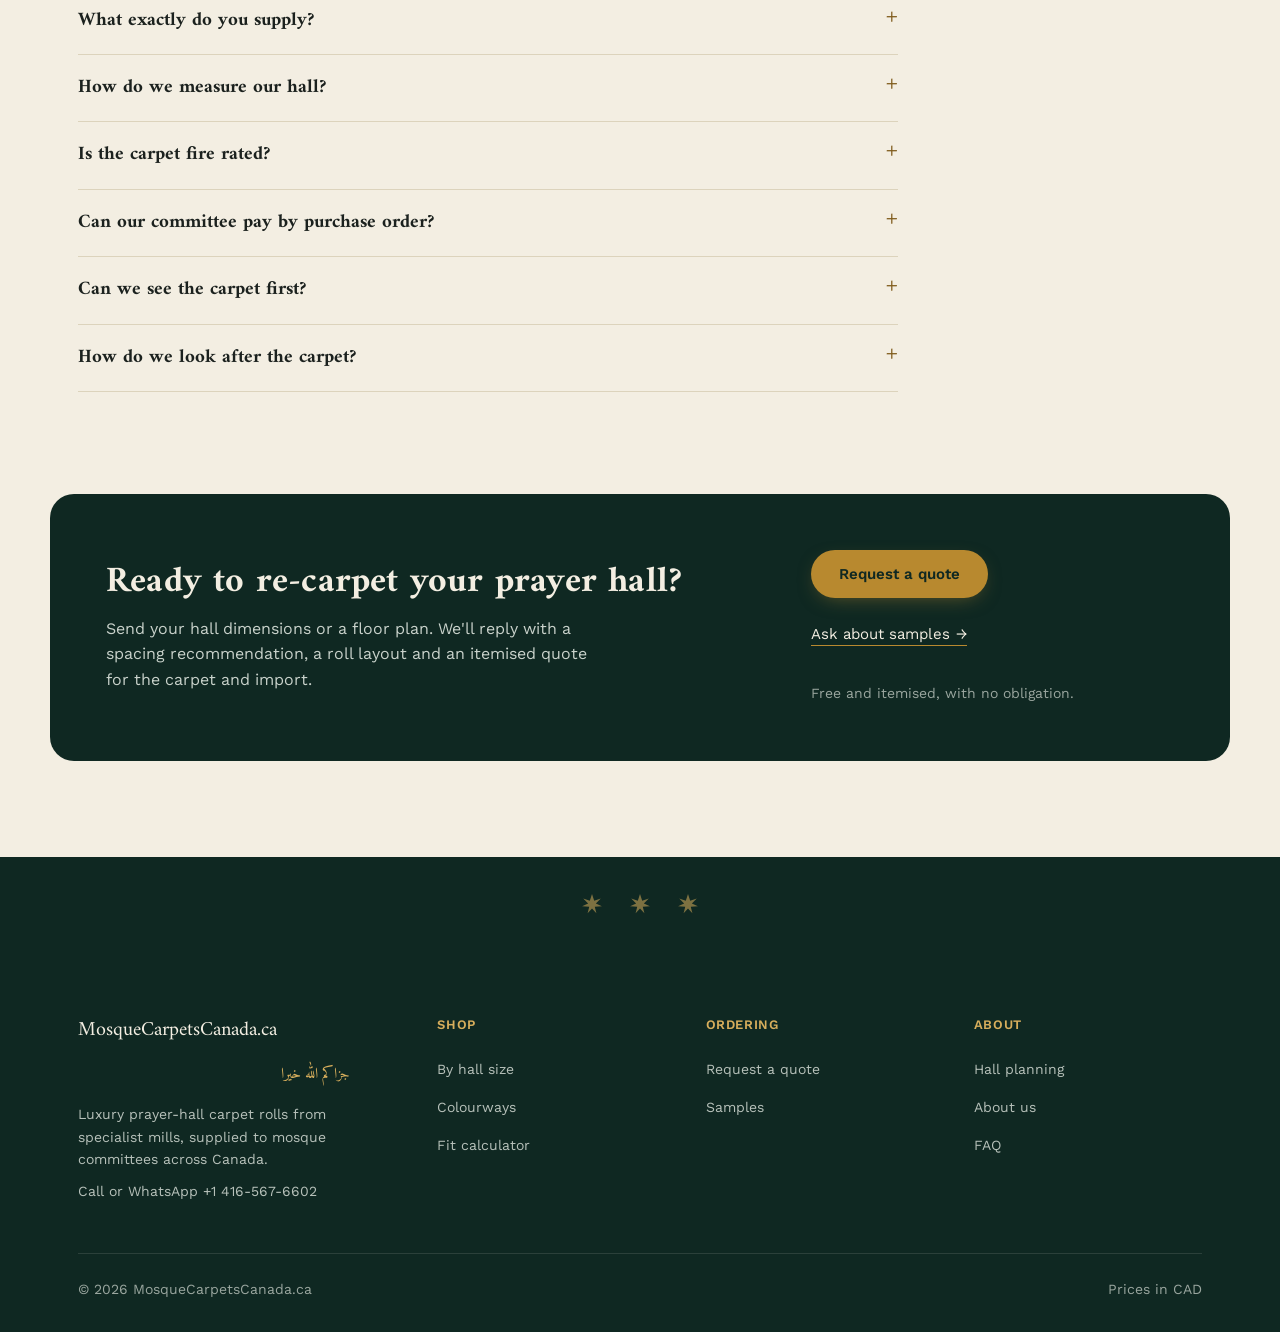
==== commit f7c8b854: "Preview: supply-only site (no installation), 30+ years experience, phone and WhatsApp Co-Authored-By" ====
--- a/previews/v3/index.html
+++ b/previews/v3/index.html
@@ -6,7 +6,7 @@
 .skip{position:absolute;left:8px;top:-60px;z-index:200;background:#0F2822;color:#fff;padding:10px 14px;border-radius:8px}.skip:focus{top:8px}</style>
 </head><body>
 <a class="skip" href="#MainContent">Skip to content</a>
-<div class="pv"><b>PREVIEW v3, not live.</b> Rendered from the theme files in <code>theme/</code>. <a href="index.html" aria-current="page">Home</a><a href="product.html">Product page</a><a href="installation.html">Installation</a><a href="about.html">About</a><a href="quote.html">Request a quote</a></div>
+<div class="pv"><b>PREVIEW v3, not live.</b> Rendered from the theme files in <code>theme/</code>. <a href="index.html" aria-current="page">Home</a><a href="product.html">Product page</a><a href="installation.html">Hall planning</a><a href="about.html">About</a><a href="quote.html">Request a quote</a></div>
 <div id="header-group"><link rel="stylesheet" href="../../theme/assets/mosque-design.css">
 <link rel="stylesheet" href="../../theme/assets/mosque-update.css">
 <link rel="preconnect" href="https://fonts.googleapis.com">
@@ -34,7 +34,7 @@
       </div>
     </a>
     <a class="mcc-btn-primary mcc-btn-sm mcc-nav-quote" href="quote.html">Request a quote</a><nav class="mcc-navlinks" aria-label="Main">
-      <a href="installation.html">Installation</a>
+      <a href="installation.html">Hall planning</a>
       <a href="about.html">About</a>
       <a href="index.html#faq">FAQ</a>
     </nav>
@@ -47,7 +47,7 @@
     </div>
   </div>
   <nav class="mcc-mobile-nav" aria-label="Main (mobile)">
-    <a href="installation.html">Installation</a>
+    <a href="installation.html">Hall planning</a>
     <a href="about.html">About</a>
     <a href="index.html#faq">FAQ</a>
   </nav>
@@ -98,9 +98,9 @@
 
   <div class="mcc-hero-inner">
     <div class="mcc-hero-copy">
-      <div class="mcc-trust-badge"><span class="mcc-dot"></span>Prayer-hall carpet for Canadian mosques, supplied and installed</div>
-      <h1>Luxury prayer carpet, chosen and fitted by professional installers</h1>
-      <p>Wall-to-wall rolls from specialist mills, with prayer lines woven in at 90, 95 or 100cm. We import the carpet, measure your hall and fit it ourselves, so one team answers for the result, from quote to first salah.</p>
+      <div class="mcc-trust-badge"><span class="mcc-dot"></span>Luxury prayer-hall carpet rolls for Canadian mosques</div>
+      <h1>Luxury prayer carpet rolls, chosen for the saff</h1>
+      <p>Wall-to-wall rolls from specialist mills, with prayer lines woven in at 90, 95 or 100cm. We plan the roll layout from your hall's measurements and cut nothing until they're confirmed, backed by more than 30 years in commercial and residential flooring.</p>
       <div class="mcc-hero-actions">
         <a href="#sizes" class="mcc-btn-primary">Shop hall sizes</a>
         <a href="quote.html" class="mcc-btn-secondary">Request a quote</a>
@@ -133,7 +133,7 @@
 <div class="mcc-strip mcc-trust-band">
   <div class="mcc-wrap">
     <div class="mcc-strip-item"><strong>Woven-in saff lines</strong>Woven in at 90, 95 or 100cm, so they never fade or peel</div>
-    <div class="mcc-strip-item"><strong>Professional installation</strong>Measured, seamed and fitted by our crew</div>
+    <div class="mcc-strip-item"><strong>30+ years in flooring</strong>Premium commercial and residential flooring across the GTA</div>
     <div class="mcc-strip-item"><strong>Fire rated</strong>CAN/ULC-S102 & ASTM E648 certified pile</div>
     <div class="mcc-strip-item"><strong>Committee invoicing</strong>Invoiced in your mosque's name. PO and bank transfer accepted.</div>
   </div>
@@ -156,12 +156,12 @@
           <div class="mcc-size-head">
             <div class="mcc-dims">4 × 6<span> m room</span></div><div class="mcc-dims-ar">مصلى صغير</div></div>
           <h3><a class="mcc-card-title-link" href="product.html">Musalla, small</a></h3>
-          <p>For side rooms, sisters' prayer areas and overflow musallas. One roll cut to width, with no seams.</p><div class="mcc-rows">≈ 5 prayer rows at 95cm spacing</div><div class="mcc-size-area">Covers about 24 m² · about $48 CAD per m²</div><ul class="mcc-incl"><li>Single roll, cut to width</li><li>Installation available, quoted with your order</li></ul><div class="mcc-buy-box">
+          <p>For side rooms, sisters' prayer areas and overflow musallas. One roll cut to width, with no seams.</p><div class="mcc-rows">≈ 5 prayer rows at 95cm spacing</div><div class="mcc-size-area">Covers about 24 m² · about $48 CAD per m²</div><ul class="mcc-incl"><li>Single roll, cut to width</li><li>Prayer lines woven in at your spacing</li></ul><div class="mcc-buy-box">
             <div class="mcc-buy-top">
               <span class="mcc-buy-label">Buy online</span>
               <span class="mcc-price">from $1,150 CAD</span>
             </div><a class="mcc-btn-primary mcc-buy-btn" href="product.html" aria-label="Buy now: Musalla, small">Buy now</a>
-              <p class="mcc-buy-note">Next: pick your row spacing, colour and installation.</p>
+              <p class="mcc-buy-note">Next: pick your row spacing and colour.</p>
               <a class="mcc-buy-quote" href="quote.html?product=musalla-carpet-roll-small-4-6-m">Prefer a quote first?</a></div>
         </article><article class="mcc-size-card mcc-pop" data-carousel-card aria-roledescription="slide" ><span class="mcc-pop-tag">Recommended</span><div class="mcc-card-media"><svg viewBox="0 0 320 180" aria-hidden="true" preserveAspectRatio="xMidYMid slice">
                 <rect width="320" height="180" fill="#0F2822"/>
@@ -172,12 +172,12 @@
           <div class="mcc-size-head">
             <div class="mcc-dims">8 × 12<span> m hall</span></div><div class="mcc-dims-ar">القاعة الرئيسية</div></div>
           <h3><a class="mcc-card-title-link" href="product.html">Main hall, mid-size</a></h3>
-          <p>Two widths joined by a hidden seam between rows, so every saff line runs unbroken from wall to wall.</p><div class="mcc-rows">≈ 10 prayer rows at 95cm spacing</div><div class="mcc-size-area">Covers about 96 m² · about $38 CAD per m²</div><ul class="mcc-incl"><li>Hidden seam, lines matched</li><li>Installation available, quoted with your order</li></ul><div class="mcc-buy-box">
+          <p>Two widths joined by a hidden seam between rows, so every saff line runs unbroken from wall to wall.</p><div class="mcc-rows">≈ 10 prayer rows at 95cm spacing</div><div class="mcc-size-area">Covers about 96 m² · about $38 CAD per m²</div><ul class="mcc-incl"><li>Hidden seam, lines matched</li><li>Roll layout drawing included</li></ul><div class="mcc-buy-box">
             <div class="mcc-buy-top">
               <span class="mcc-buy-label">Buy online</span>
               <span class="mcc-price">from $3,650 CAD</span>
             </div><a class="mcc-btn-primary mcc-buy-btn" href="product.html" aria-label="Buy now: Main hall, mid-size">Buy now</a>
-              <p class="mcc-buy-note">Next: pick your row spacing, colour and installation.</p>
+              <p class="mcc-buy-note">Next: pick your row spacing and colour.</p>
               <a class="mcc-buy-quote" href="quote.html?product=main-hall-carpet-roll-mid-size-8-12-m">Prefer a quote first?</a></div>
         </article><article class="mcc-size-card" data-carousel-card aria-roledescription="slide" ><div class="mcc-card-media"><svg viewBox="0 0 320 180" aria-hidden="true" preserveAspectRatio="xMidYMid slice">
                 <rect width="320" height="180" fill="#0F2822"/>
@@ -188,12 +188,12 @@
           <div class="mcc-size-head">
             <div class="mcc-dims">15 × 22<span> m hall</span></div><div class="mcc-dims-ar">قاعة الجمعة</div></div>
           <h3><a class="mcc-card-title-link" href="product.html">Jumu'ah hall, large</a></h3>
-          <p>For Jumu'ah and Eid halls. We visit, template your floor and plan every seam before a roll is cut.</p><div class="mcc-rows">≈ 19 prayer rows at 95cm spacing</div><div class="mcc-size-area">Covers about 330 m² · about $30 CAD per m²</div><ul class="mcc-incl"><li>Site visit & floor template included</li><li>Full professional installation</li></ul><div class="mcc-buy-box mcc-buy-box-quote">
+          <p>For Jumu'ah and Eid halls. We plan every roll width and seam from your floor plan before a roll is cut.</p><div class="mcc-rows">≈ 19 prayer rows at 95cm spacing</div><div class="mcc-size-area">Covers about 330 m² · about $30 CAD per m²</div><ul class="mcc-incl"><li>Roll layout planned from your floor plan</li><li>Seams placed between prayer rows</li></ul><div class="mcc-buy-box mcc-buy-box-quote">
             <div class="mcc-buy-top">
               <span class="mcc-buy-label">Quote first</span>
               <span class="mcc-price">from $9,950 CAD</span>
-            </div><a class="mcc-btn-primary mcc-buy-btn" href="quote.html?product=jumuah-hall-carpet-roll-large-15-22-m&need=site-visit">Get a quote &amp; site visit</a>
-              <p class="mcc-buy-note">We visit, template your floor and send an itemised quote before you pay anything.</p><a class="mcc-buy-quote" href="product.html">Or buy online now</a></div>
+            </div><a class="mcc-btn-primary mcc-buy-btn" href="quote.html?product=jumuah-hall-carpet-roll-large-15-22-m">Get a quote first</a>
+              <p class="mcc-buy-note">Send us your floor plan. We plan the roll layout and send an itemised quote before you pay anything.</p><a class="mcc-buy-quote" href="product.html">Or buy online now</a></div>
         </article></div>
     <button type="button" class="mcc-carousel-nav mcc-carousel-next" data-carousel-next aria-label="Next hall size" hidden>&#8250;</button>
     <p class="mcc-visually-hidden" aria-live="polite" data-carousel-status></p>
@@ -228,12 +228,12 @@
 <section class="mcc-section" id="faq">
   <div class="mcc-wrap">
     <div class="mcc-section-head" data-reveal><h2>Questions committees ask us</h2></div>
-    <div class="mcc-faq"><details  ><summary>Do you make the carpet yourselves?</summary><p>We're specialist suppliers. We choose each carpet from partner mills, import it and inspect every roll in Canada. Not being tied to one factory means we pick the mill that suits your hall and budget.</p></details><details  ><summary>How long does delivery take?</summary><p>It depends on the colourway, spacing and quantity. We confirm your delivery date in writing once your measurements are confirmed, before anything is cut.</p></details><details  ><summary>Is installation included?</summary><p>Yes, if you'd like it. Every quote shows two prices, supply only and supply + installation, so your committee can compare. The Jumu'ah hall package always includes a site visit and floor template.</p></details><details  ><summary>Will we miss Jumu'ah during the install?</summary><p>No. We plan install days around salah times and Jumu'ah, and agree the dates with your committee in advance.</p></details><details  ><summary>Do you remove the old carpet?</summary><p>Yes. Removing the old carpet can be added to your quote as its own line, so your committee can see the cost.</p></details><details  ><summary>Is the carpet fire rated?</summary><p>Yes. The pile is certified to CAN/ULC-S102 and ASTM E648. We can send the certificates to your building inspector or insurer.</p></details><details  ><summary>Can our committee pay by purchase order?</summary><p>Yes. We accept POs and bank transfer, and we invoice in your mosque's registered name for your records.</p></details><details  ><summary>Can we see the carpet first?</summary><p>Yes. Request samples of any colourway through our quote form and we'll arrange them for your committee.</p></details><details  ><summary>How do we look after the carpet?</summary><p>Vacuum regularly along the direction of the pile, and blot spills straight away with a clean, damp cloth rather than rubbing. A professional deep clean once or twice a year keeps the pile and the saff lines looking sharp.</p></details></div>
+    <div class="mcc-faq"><details  ><summary>Do you make the carpet yourselves?</summary><p>We're specialist suppliers. We choose each carpet from partner mills, import it and inspect every roll in Canada. Not being tied to one factory means we pick the mill that suits your hall and budget.</p></details><details  ><summary>How long does delivery take?</summary><p>It depends on the colourway, spacing and quantity. We confirm your delivery date in writing once your measurements are confirmed, before anything is cut.</p></details><details  ><summary>What exactly do you supply?</summary><p>Luxury carpet rolls with the prayer lines woven in, cut to your hall's confirmed measurements and delivered to your mosque. We supply the carpet only, and every order comes with a roll layout showing where the seams and saff lines fall.</p></details><details  ><summary>How do we measure our hall?</summary><p>Measure the width, wall to wall, and the length from the qibla wall to the back wall, in metres. Mark doors, pillars and any vents. A rough floor plan or a few photos help, and we confirm everything with you before anything is cut.</p></details><details  ><summary>Is the carpet fire rated?</summary><p>Yes. The pile is certified to CAN/ULC-S102 and ASTM E648. We can send the certificates to your building inspector or insurer.</p></details><details  ><summary>Can our committee pay by purchase order?</summary><p>Yes. We accept POs and bank transfer, and we invoice in your mosque's registered name for your records.</p></details><details  ><summary>Can we see the carpet first?</summary><p>Yes. Request samples of any colourway through our quote form and we'll arrange them for your committee.</p></details><details  ><summary>How do we look after the carpet?</summary><p>Vacuum regularly along the direction of the pile, and blot spills straight away with a clean, damp cloth rather than rubbing. A professional deep clean once or twice a year keeps the pile and the saff lines looking sharp.</p></details></div>
   </div>
 </section>
 
 <section class="mcc-cta mcc-on-dark" data-reveal>
-  <div><h2>Ready to re-carpet your prayer hall?</h2><p>Send your hall dimensions or a floor plan. We'll reply with a spacing recommendation, a roll layout and an itemised quote covering supply, import and installation.</p></div>
+  <div><h2>Ready to re-carpet your prayer hall?</h2><p>Send your hall dimensions or a floor plan. We'll reply with a spacing recommendation, a roll layout and an itemised quote for the carpet and import.</p></div>
   <div class="mcc-cta-actions"><a href="quote.html" class="mcc-btn-primary">Request a quote</a><a href="quote.html?need=samples" class="mcc-btn-ghost">Ask about samples</a><p class="mcc-cta-note">Free and itemised, with no obligation.</p></div>
 </section>
 </div>
@@ -369,22 +369,21 @@
       <div>
         <div class="mcc-foot-logo">MosqueCarpetsCanada.ca</div>
         <p class="mcc-ar" style="max-width:34ch; color:var(--brass-light); font-size:15px; margin-bottom:14px;">جزاكم الله خيرا</p>
-        <p style="max-width:34ch;">Luxury prayer-hall carpet, sourced from specialist mills, then supplied and installed for mosque committees across Canada.</p><p>Call or WhatsApp +1&nbsp;416-567-6602</p></div>
+        <p style="max-width:34ch;">Luxury prayer-hall carpet rolls from specialist mills, supplied to mosque committees across Canada.</p><p>Call or WhatsApp +1&nbsp;416-567-6602</p></div>
       <div>
         <h4>Shop</h4>
         <a href="index.html#sizes">By hall size</a>
         <a href="index.html#colours">Colourways</a>
-        <a href="/pages/installation#calculator">Fit calculator</a>
+        <a href="installation.html#calculator">Fit calculator</a>
       </div>
       <div>
         <h4>Ordering</h4>
         <a href="quote.html">Request a quote</a>
-        <a href="quote.html?need=site-visit">Request a site visit</a>
         <a href="quote.html?need=samples">Samples</a>
       </div>
       <div>
         <h4>About</h4>
-        <a href="installation.html">Installation</a>
+        <a href="installation.html">Hall planning</a>
         <a href="about.html">About us</a>
         <a href="index.html#faq">FAQ</a>
       </div>
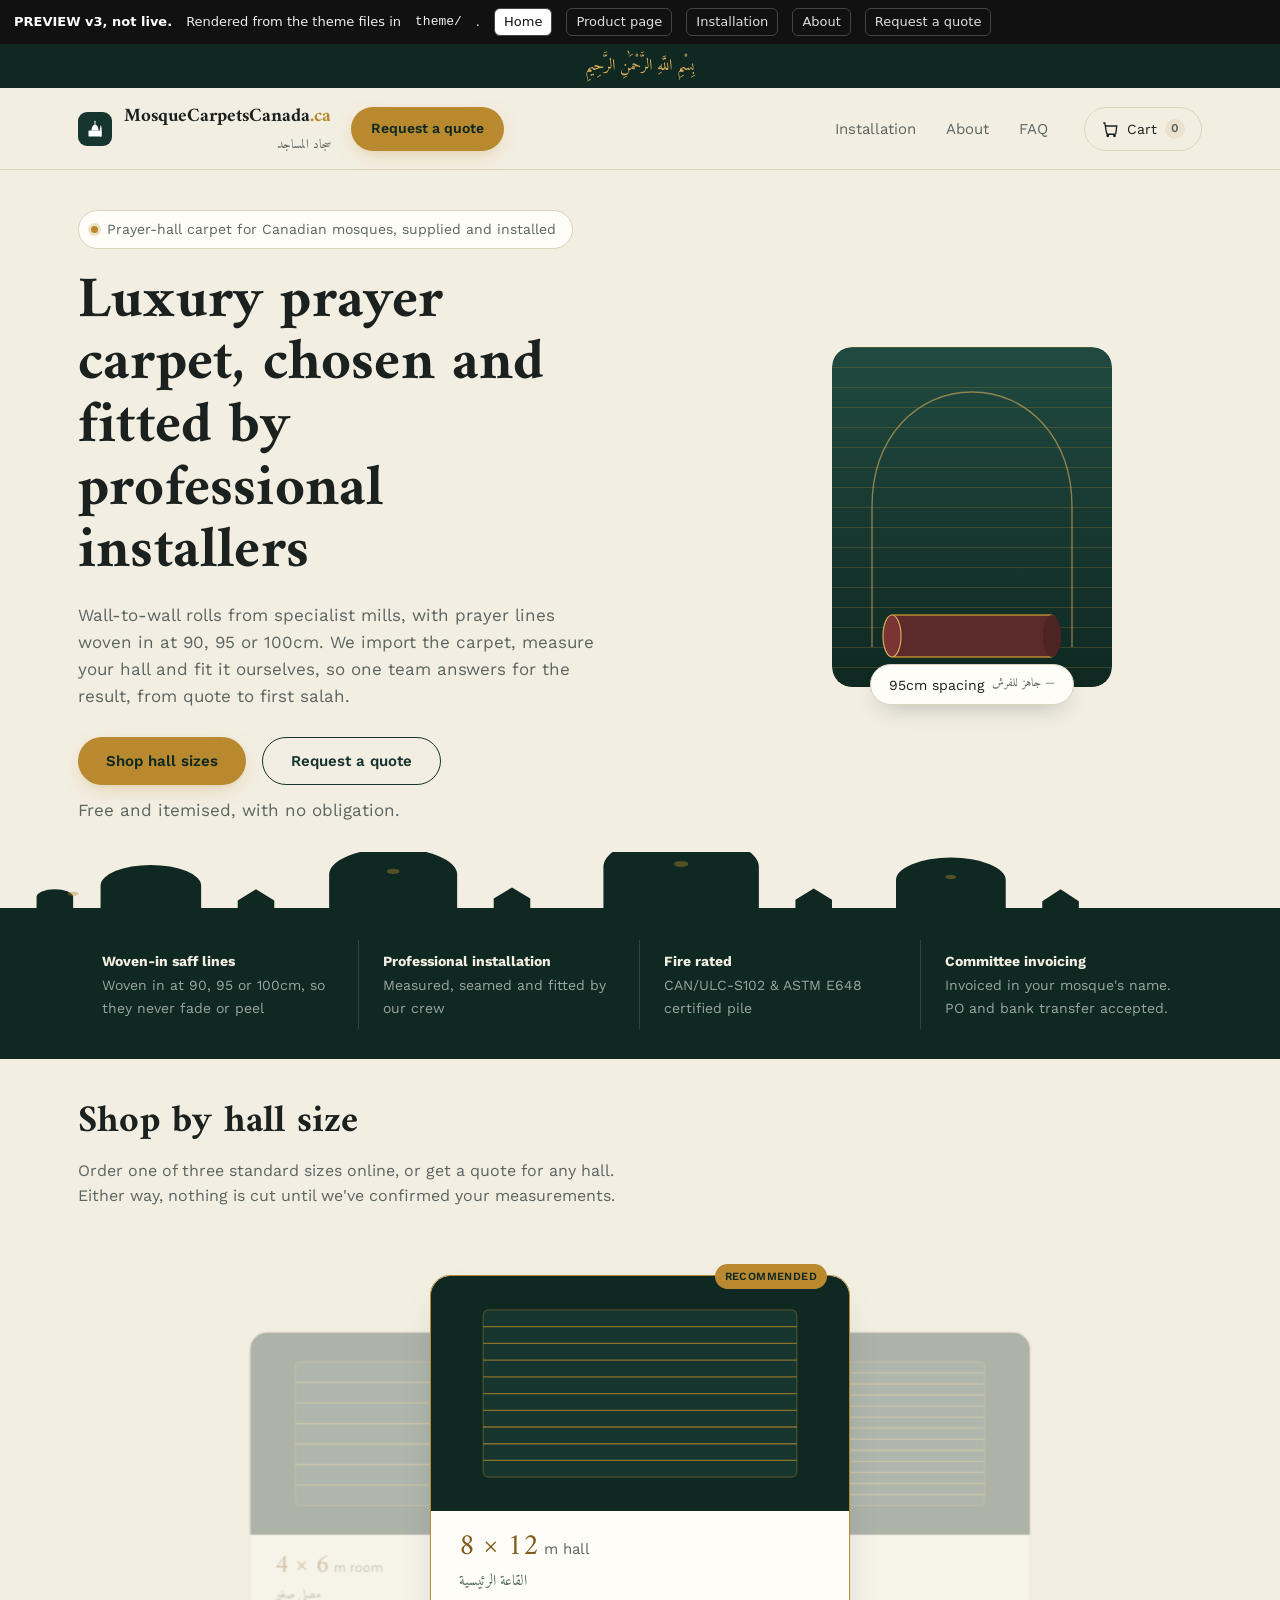
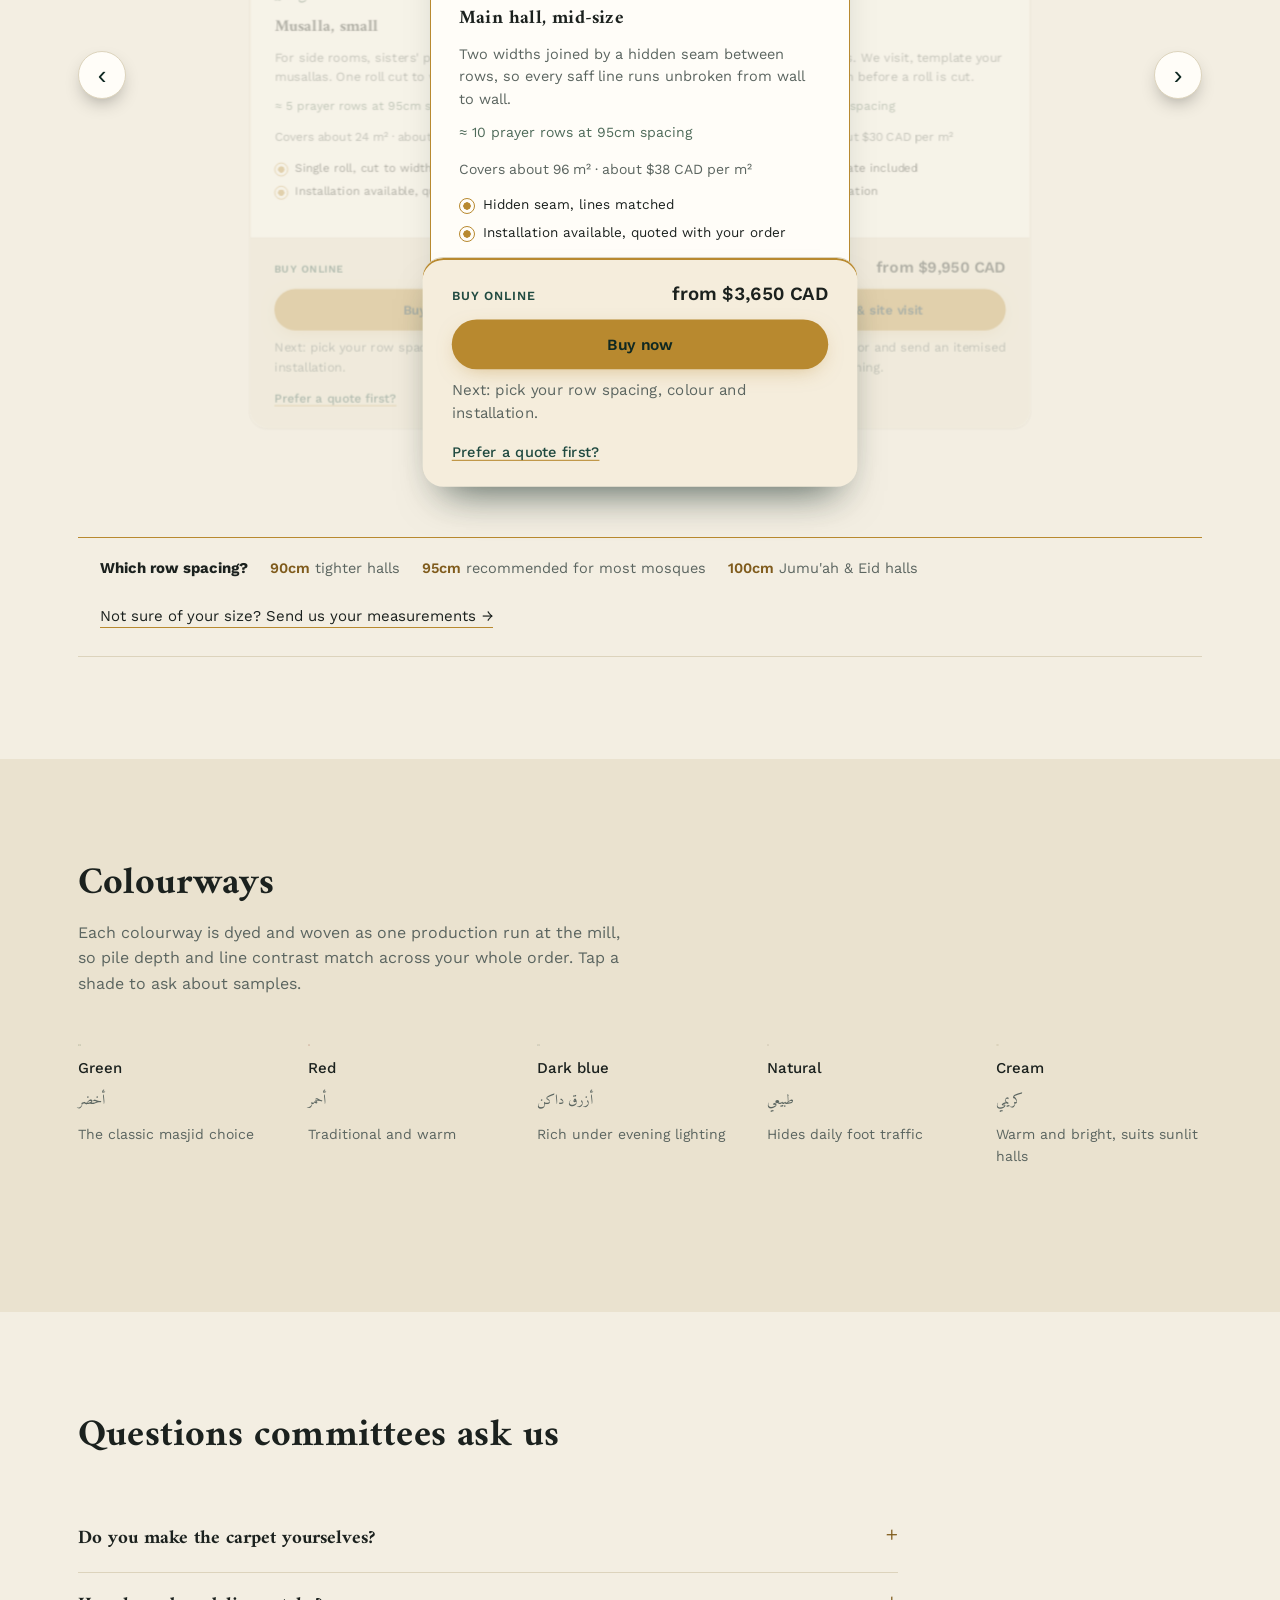
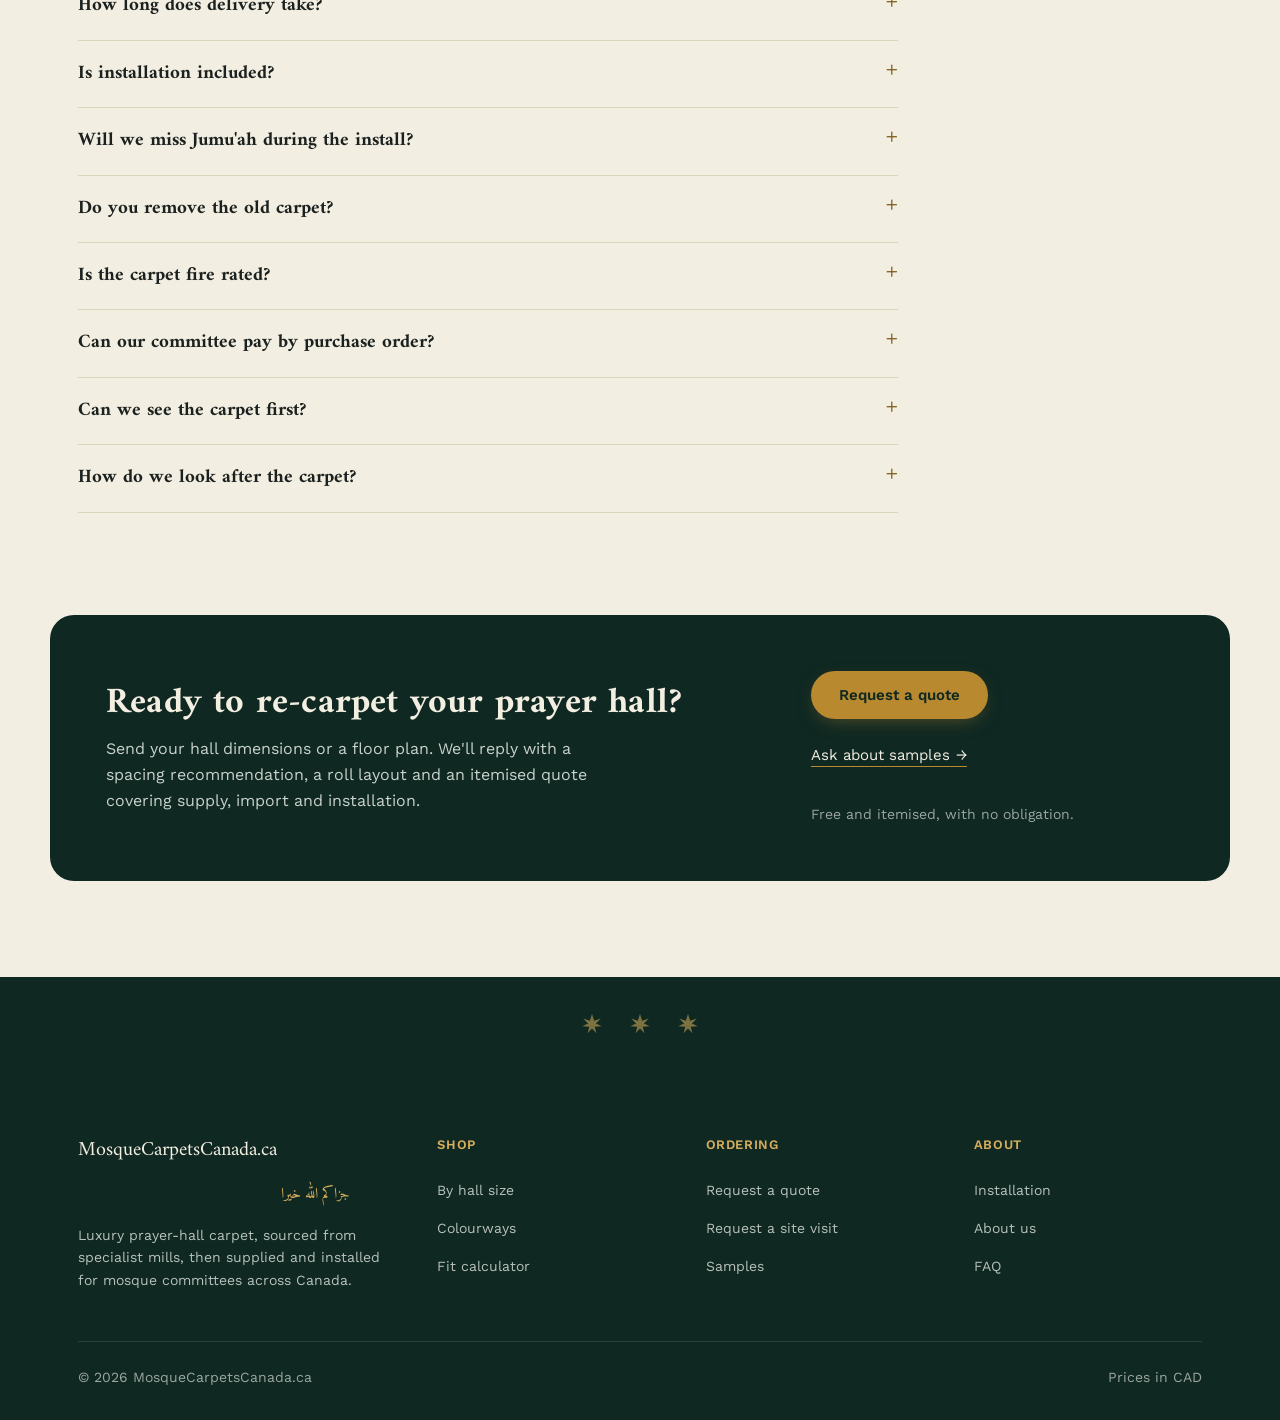
==== commit 30bf9775: "Product pages: 3D carpet roll (preview, awaiting approval) 'View the roll in 3D' under the product p" ====
--- a/previews/v3/index.html
+++ b/previews/v3/index.html
@@ -6,7 +6,7 @@
 .skip{position:absolute;left:8px;top:-60px;z-index:200;background:#0F2822;color:#fff;padding:10px 14px;border-radius:8px}.skip:focus{top:8px}</style>
 </head><body>
 <a class="skip" href="#MainContent">Skip to content</a>
-<div class="pv"><b>PREVIEW v3, not live.</b> Rendered from the theme files in <code>theme/</code>. <a href="index.html" aria-current="page">Home</a><a href="product.html">Product page</a><a href="installation.html">Hall planning</a><a href="about.html">About</a><a href="quote.html">Request a quote</a></div>
+<div class="pv"><b>PREVIEW v3, not live.</b> Rendered from the theme files in <code>theme/</code>. <a href="index.html" aria-current="page">Home</a><a href="product.html">Product page</a><a href="installation.html">Installation</a><a href="about.html">About</a><a href="quote.html">Request a quote</a></div>
 <div id="header-group"><link rel="stylesheet" href="../../theme/assets/mosque-design.css">
 <link rel="stylesheet" href="../../theme/assets/mosque-update.css">
 <link rel="preconnect" href="https://fonts.googleapis.com">
@@ -34,7 +34,7 @@
       </div>
     </a>
     <a class="mcc-btn-primary mcc-btn-sm mcc-nav-quote" href="quote.html">Request a quote</a><nav class="mcc-navlinks" aria-label="Main">
-      <a href="installation.html">Hall planning</a>
+      <a href="installation.html">Installation</a>
       <a href="about.html">About</a>
       <a href="index.html#faq">FAQ</a>
     </nav>
@@ -47,14 +47,11 @@
     </div>
   </div>
   <nav class="mcc-mobile-nav" aria-label="Main (mobile)">
-    <a href="installation.html">Hall planning</a>
+    <a href="installation.html">Installation</a>
     <a href="about.html">About</a>
     <a href="index.html#faq">FAQ</a>
   </nav>
-</header><a class="mcc-whatsapp" href="https://wa.me/14165676602?text=Salaam%2C%20I%20have%20a%20question%20about%20carpet%20for%20our%20prayer%20hall." target="_blank" rel="noopener" aria-label="Chat with us on WhatsApp">
-    <svg viewBox="0 0 24 24" width="26" height="26" aria-hidden="true"><path fill="currentColor" d="M12 2a10 10 0 0 0-8.6 15.1L2 22l5-1.3A10 10 0 1 0 12 2zm0 18.2a8.2 8.2 0 0 1-4.2-1.2l-.3-.2-3 .8.8-2.9-.2-.3A8.2 8.2 0 1 1 12 20.2zm4.5-6.1c-.2-.1-1.5-.7-1.7-.8s-.4-.1-.6.1-.7.8-.8 1-.3.2-.5.1a6.7 6.7 0 0 1-3.3-2.9c-.3-.4.3-.4.7-1.4.1-.2 0-.3 0-.5l-.8-1.8c-.2-.5-.4-.4-.6-.4h-.5a1 1 0 0 0-.7.3 2.9 2.9 0 0 0-.9 2.2 5 5 0 0 0 1.1 2.7 11.6 11.6 0 0 0 4.4 3.9c1.6.7 2.3.8 3.1.6a2.6 2.6 0 0 0 1.7-1.2 2.1 2.1 0 0 0 .2-1.2c-.1-.1-.3-.2-.5-.3z"/></svg>
-    <span>WhatsApp us</span>
-  </a><div class="mcc-mobile-cta" id="mccMobileCta"><a class="mcc-btn-primary" href="quote.html">Request a quote</a></div></div>
+</header><div class="mcc-mobile-cta" id="mccMobileCta"><a class="mcc-btn-primary" href="quote.html">Request a quote</a></div></div>
 <script>
   (function(){
     try{
@@ -98,9 +95,9 @@
 
   <div class="mcc-hero-inner">
     <div class="mcc-hero-copy">
-      <div class="mcc-trust-badge"><span class="mcc-dot"></span>Luxury prayer-hall carpet rolls for Canadian mosques</div>
-      <h1>Luxury prayer carpet rolls, chosen for the saff</h1>
-      <p>Wall-to-wall rolls from specialist mills, with prayer lines woven in at 90, 95 or 100cm. We plan the roll layout from your hall's measurements and cut nothing until they're confirmed, backed by more than 30 years in commercial and residential flooring.</p>
+      <div class="mcc-trust-badge"><span class="mcc-dot"></span>Prayer-hall carpet for Canadian mosques, supplied and installed</div>
+      <h1>Luxury prayer carpet, chosen and fitted by professional installers</h1>
+      <p>Wall-to-wall rolls from specialist mills, with prayer lines woven in at 90, 95 or 100cm. We import the carpet, measure your hall and fit it ourselves, so one team answers for the result, from quote to first salah.</p>
       <div class="mcc-hero-actions">
         <a href="#sizes" class="mcc-btn-primary">Shop hall sizes</a>
         <a href="quote.html" class="mcc-btn-secondary">Request a quote</a>
@@ -133,7 +130,7 @@
 <div class="mcc-strip mcc-trust-band">
   <div class="mcc-wrap">
     <div class="mcc-strip-item"><strong>Woven-in saff lines</strong>Woven in at 90, 95 or 100cm, so they never fade or peel</div>
-    <div class="mcc-strip-item"><strong>30+ years in flooring</strong>Premium commercial and residential flooring across the GTA</div>
+    <div class="mcc-strip-item"><strong>Professional installation</strong>Measured, seamed and fitted by our crew</div>
     <div class="mcc-strip-item"><strong>Fire rated</strong>CAN/ULC-S102 & ASTM E648 certified pile</div>
     <div class="mcc-strip-item"><strong>Committee invoicing</strong>Invoiced in your mosque's name. PO and bank transfer accepted.</div>
   </div>
@@ -156,12 +153,12 @@
           <div class="mcc-size-head">
             <div class="mcc-dims">4 × 6<span> m room</span></div><div class="mcc-dims-ar">مصلى صغير</div></div>
           <h3><a class="mcc-card-title-link" href="product.html">Musalla, small</a></h3>
-          <p>For side rooms, sisters' prayer areas and overflow musallas. One roll cut to width, with no seams.</p><div class="mcc-rows">≈ 5 prayer rows at 95cm spacing</div><div class="mcc-size-area">Covers about 24 m² · about $48 CAD per m²</div><ul class="mcc-incl"><li>Single roll, cut to width</li><li>Prayer lines woven in at your spacing</li></ul><div class="mcc-buy-box">
+          <p>For side rooms, sisters' prayer areas and overflow musallas. One roll cut to width, with no seams.</p><div class="mcc-rows">≈ 5 prayer rows at 95cm spacing</div><div class="mcc-size-area">Covers about 24 m² · about $48 CAD per m²</div><ul class="mcc-incl"><li>Single roll, cut to width</li><li>Installation available, quoted with your order</li></ul><div class="mcc-buy-box">
             <div class="mcc-buy-top">
               <span class="mcc-buy-label">Buy online</span>
               <span class="mcc-price">from $1,150 CAD</span>
             </div><a class="mcc-btn-primary mcc-buy-btn" href="product.html" aria-label="Buy now: Musalla, small">Buy now</a>
-              <p class="mcc-buy-note">Next: pick your row spacing and colour.</p>
+              <p class="mcc-buy-note">Next: pick your row spacing, colour and installation.</p>
               <a class="mcc-buy-quote" href="quote.html?product=musalla-carpet-roll-small-4-6-m">Prefer a quote first?</a></div>
         </article><article class="mcc-size-card mcc-pop" data-carousel-card aria-roledescription="slide" ><span class="mcc-pop-tag">Recommended</span><div class="mcc-card-media"><svg viewBox="0 0 320 180" aria-hidden="true" preserveAspectRatio="xMidYMid slice">
                 <rect width="320" height="180" fill="#0F2822"/>
@@ -172,12 +169,12 @@
           <div class="mcc-size-head">
             <div class="mcc-dims">8 × 12<span> m hall</span></div><div class="mcc-dims-ar">القاعة الرئيسية</div></div>
           <h3><a class="mcc-card-title-link" href="product.html">Main hall, mid-size</a></h3>
-          <p>Two widths joined by a hidden seam between rows, so every saff line runs unbroken from wall to wall.</p><div class="mcc-rows">≈ 10 prayer rows at 95cm spacing</div><div class="mcc-size-area">Covers about 96 m² · about $38 CAD per m²</div><ul class="mcc-incl"><li>Hidden seam, lines matched</li><li>Roll layout drawing included</li></ul><div class="mcc-buy-box">
+          <p>Two widths joined by a hidden seam between rows, so every saff line runs unbroken from wall to wall.</p><div class="mcc-rows">≈ 10 prayer rows at 95cm spacing</div><div class="mcc-size-area">Covers about 96 m² · about $38 CAD per m²</div><ul class="mcc-incl"><li>Hidden seam, lines matched</li><li>Installation available, quoted with your order</li></ul><div class="mcc-buy-box">
             <div class="mcc-buy-top">
               <span class="mcc-buy-label">Buy online</span>
               <span class="mcc-price">from $3,650 CAD</span>
             </div><a class="mcc-btn-primary mcc-buy-btn" href="product.html" aria-label="Buy now: Main hall, mid-size">Buy now</a>
-              <p class="mcc-buy-note">Next: pick your row spacing and colour.</p>
+              <p class="mcc-buy-note">Next: pick your row spacing, colour and installation.</p>
               <a class="mcc-buy-quote" href="quote.html?product=main-hall-carpet-roll-mid-size-8-12-m">Prefer a quote first?</a></div>
         </article><article class="mcc-size-card" data-carousel-card aria-roledescription="slide" ><div class="mcc-card-media"><svg viewBox="0 0 320 180" aria-hidden="true" preserveAspectRatio="xMidYMid slice">
                 <rect width="320" height="180" fill="#0F2822"/>
@@ -188,12 +185,12 @@
           <div class="mcc-size-head">
             <div class="mcc-dims">15 × 22<span> m hall</span></div><div class="mcc-dims-ar">قاعة الجمعة</div></div>
           <h3><a class="mcc-card-title-link" href="product.html">Jumu'ah hall, large</a></h3>
-          <p>For Jumu'ah and Eid halls. We plan every roll width and seam from your floor plan before a roll is cut.</p><div class="mcc-rows">≈ 19 prayer rows at 95cm spacing</div><div class="mcc-size-area">Covers about 330 m² · about $30 CAD per m²</div><ul class="mcc-incl"><li>Roll layout planned from your floor plan</li><li>Seams placed between prayer rows</li></ul><div class="mcc-buy-box mcc-buy-box-quote">
+          <p>For Jumu'ah and Eid halls. We visit, template your floor and plan every seam before a roll is cut.</p><div class="mcc-rows">≈ 19 prayer rows at 95cm spacing</div><div class="mcc-size-area">Covers about 330 m² · about $30 CAD per m²</div><ul class="mcc-incl"><li>Site visit & floor template included</li><li>Full professional installation</li></ul><div class="mcc-buy-box mcc-buy-box-quote">
             <div class="mcc-buy-top">
               <span class="mcc-buy-label">Quote first</span>
               <span class="mcc-price">from $9,950 CAD</span>
-            </div><a class="mcc-btn-primary mcc-buy-btn" href="quote.html?product=jumuah-hall-carpet-roll-large-15-22-m">Get a quote first</a>
-              <p class="mcc-buy-note">Send us your floor plan. We plan the roll layout and send an itemised quote before you pay anything.</p><a class="mcc-buy-quote" href="product.html">Or buy online now</a></div>
+            </div><a class="mcc-btn-primary mcc-buy-btn" href="quote.html?product=jumuah-hall-carpet-roll-large-15-22-m&need=site-visit">Get a quote &amp; site visit</a>
+              <p class="mcc-buy-note">We visit, template your floor and send an itemised quote before you pay anything.</p><a class="mcc-buy-quote" href="product.html">Or buy online now</a></div>
         </article></div>
     <button type="button" class="mcc-carousel-nav mcc-carousel-next" data-carousel-next aria-label="Next hall size" hidden>&#8250;</button>
     <p class="mcc-visually-hidden" aria-live="polite" data-carousel-status></p>
@@ -215,11 +212,11 @@
       <p>Each colourway is dyed and woven as one production run at the mill, so pile depth and line contrast match across your whole order. Tap a shade to ask about samples.</p>
     </div>
     <div class="mcc-colorways">
-      <button type="button" class="mcc-swatch" data-name="Masjid Green" aria-pressed="false"><div class="mcc-block" style="background:#0F2822"></div><p>Masjid Green</p><div class="mcc-ar-name">أخضر</div><span>The classic masjid choice</span></button>
-      <button type="button" class="mcc-swatch" data-name="Maroon" aria-pressed="false"><div class="mcc-block" style="background:#5C2A2A"></div><p>Maroon</p><div class="mcc-ar-name">عنابي</div><span>Traditional, low-glare</span></button>
-      <button type="button" class="mcc-swatch" data-name="Deep Indigo" aria-pressed="false"><div class="mcc-block" style="background:#1B2A4A"></div><p>Deep Indigo</p><div class="mcc-ar-name">نيلي</div><span>Rich under evening lighting</span></button>
-      <button type="button" class="mcc-swatch" data-name="Walnut Brown" aria-pressed="false"><div class="mcc-block" style="background:#3B2A17"></div><p>Walnut Brown</p><div class="mcc-ar-name">بني</div><span>Hides daily foot traffic</span></button>
-      <button type="button" class="mcc-swatch" data-name="Camel Gold" aria-pressed="false"><div class="mcc-block" style="background:#8A6A2E"></div><p>Camel Gold</p><div class="mcc-ar-name">ذهبي</div><span>Warm and bright, suits sunlit halls</span></button>
+      <button type="button" class="mcc-swatch" data-name="Green" aria-pressed="false"><div class="mcc-block" style="background:#256B51 url(../../theme/assets/mosque-roll-green.jpg) center 30% / cover"></div><p>Green</p><div class="mcc-ar-name">أخضر</div><span>The classic masjid choice</span></button>
+      <button type="button" class="mcc-swatch" data-name="Red" aria-pressed="false"><div class="mcc-block" style="background:#AC2931 url(../../theme/assets/mosque-roll-red.jpg) center 30% / cover"></div><p>Red</p><div class="mcc-ar-name">أحمر</div><span>Traditional and warm</span></button>
+      <button type="button" class="mcc-swatch" data-name="Dark blue" aria-pressed="false"><div class="mcc-block" style="background:#5883AE url(../../theme/assets/mosque-roll-dark-blue.jpg) center 30% / cover"></div><p>Dark blue</p><div class="mcc-ar-name">أزرق داكن</div><span>Rich under evening lighting</span></button>
+      <button type="button" class="mcc-swatch" data-name="Natural" aria-pressed="false"><div class="mcc-block" style="background:#BAB1AC url(../../theme/assets/mosque-roll-natural.jpg) center 30% / cover"></div><p>Natural</p><div class="mcc-ar-name">طبيعي</div><span>Hides daily foot traffic</span></button>
+      <button type="button" class="mcc-swatch" data-name="Cream" aria-pressed="false"><div class="mcc-block" style="background:#F2E4C7 url(../../theme/assets/mosque-roll-cream.jpg) center 30% / cover"></div><p>Cream</p><div class="mcc-ar-name">كريمي</div><span>Warm and bright, suits sunlit halls</span></button>
     </div>
     <p class="mcc-colorway-preview" id="mccColorwayPreview" aria-live="polite"></p>
   </div>
@@ -228,12 +225,12 @@
 <section class="mcc-section" id="faq">
   <div class="mcc-wrap">
     <div class="mcc-section-head" data-reveal><h2>Questions committees ask us</h2></div>
-    <div class="mcc-faq"><details  ><summary>Do you make the carpet yourselves?</summary><p>We're specialist suppliers. We choose each carpet from partner mills, import it and inspect every roll in Canada. Not being tied to one factory means we pick the mill that suits your hall and budget.</p></details><details  ><summary>How long does delivery take?</summary><p>It depends on the colourway, spacing and quantity. We confirm your delivery date in writing once your measurements are confirmed, before anything is cut.</p></details><details  ><summary>What exactly do you supply?</summary><p>Luxury carpet rolls with the prayer lines woven in, cut to your hall's confirmed measurements and delivered to your mosque. We supply the carpet only, and every order comes with a roll layout showing where the seams and saff lines fall.</p></details><details  ><summary>How do we measure our hall?</summary><p>Measure the width, wall to wall, and the length from the qibla wall to the back wall, in metres. Mark doors, pillars and any vents. A rough floor plan or a few photos help, and we confirm everything with you before anything is cut.</p></details><details  ><summary>Is the carpet fire rated?</summary><p>Yes. The pile is certified to CAN/ULC-S102 and ASTM E648. We can send the certificates to your building inspector or insurer.</p></details><details  ><summary>Can our committee pay by purchase order?</summary><p>Yes. We accept POs and bank transfer, and we invoice in your mosque's registered name for your records.</p></details><details  ><summary>Can we see the carpet first?</summary><p>Yes. Request samples of any colourway through our quote form and we'll arrange them for your committee.</p></details><details  ><summary>How do we look after the carpet?</summary><p>Vacuum regularly along the direction of the pile, and blot spills straight away with a clean, damp cloth rather than rubbing. A professional deep clean once or twice a year keeps the pile and the saff lines looking sharp.</p></details></div>
+    <div class="mcc-faq"><details  ><summary>Do you make the carpet yourselves?</summary><p>We're specialist suppliers. We choose each carpet from partner mills, import it and inspect every roll in Canada. Not being tied to one factory means we pick the mill that suits your hall and budget.</p></details><details  ><summary>How long does delivery take?</summary><p>It depends on the colourway, spacing and quantity. We confirm your delivery date in writing once your measurements are confirmed, before anything is cut.</p></details><details  ><summary>Is installation included?</summary><p>Yes, if you'd like it. Every quote shows two prices, supply only and supply + installation, so your committee can compare. The Jumu'ah hall package always includes a site visit and floor template.</p></details><details  ><summary>Will we miss Jumu'ah during the install?</summary><p>No. We plan install days around salah times and Jumu'ah, and agree the dates with your committee in advance.</p></details><details  ><summary>Do you remove the old carpet?</summary><p>Yes. Removing the old carpet can be added to your quote as its own line, so your committee can see the cost.</p></details><details  ><summary>Is the carpet fire rated?</summary><p>Yes. The pile is certified to CAN/ULC-S102 and ASTM E648. We can send the certificates to your building inspector or insurer.</p></details><details  ><summary>Can our committee pay by purchase order?</summary><p>Yes. We accept POs and bank transfer, and we invoice in your mosque's registered name for your records.</p></details><details  ><summary>Can we see the carpet first?</summary><p>Yes. Request samples of any colourway through our quote form and we'll arrange them for your committee.</p></details><details  ><summary>How do we look after the carpet?</summary><p>Vacuum regularly along the direction of the pile, and blot spills straight away with a clean, damp cloth rather than rubbing. A professional deep clean once or twice a year keeps the pile and the saff lines looking sharp.</p></details></div>
   </div>
 </section>
 
 <section class="mcc-cta mcc-on-dark" data-reveal>
-  <div><h2>Ready to re-carpet your prayer hall?</h2><p>Send your hall dimensions or a floor plan. We'll reply with a spacing recommendation, a roll layout and an itemised quote for the carpet and import.</p></div>
+  <div><h2>Ready to re-carpet your prayer hall?</h2><p>Send your hall dimensions or a floor plan. We'll reply with a spacing recommendation, a roll layout and an itemised quote covering supply, import and installation.</p></div>
   <div class="mcc-cta-actions"><a href="quote.html" class="mcc-btn-primary">Request a quote</a><a href="quote.html?need=samples" class="mcc-btn-ghost">Ask about samples</a><p class="mcc-cta-note">Free and itemised, with no obligation.</p></div>
 </section>
 </div>
@@ -369,21 +366,22 @@
       <div>
         <div class="mcc-foot-logo">MosqueCarpetsCanada.ca</div>
         <p class="mcc-ar" style="max-width:34ch; color:var(--brass-light); font-size:15px; margin-bottom:14px;">جزاكم الله خيرا</p>
-        <p style="max-width:34ch;">Luxury prayer-hall carpet rolls from specialist mills, supplied to mosque committees across Canada.</p><p>Call or WhatsApp +1&nbsp;416-567-6602</p></div>
+        <p style="max-width:34ch;">Luxury prayer-hall carpet, sourced from specialist mills, then supplied and installed for mosque committees across Canada.</p></div>
       <div>
         <h4>Shop</h4>
         <a href="index.html#sizes">By hall size</a>
         <a href="index.html#colours">Colourways</a>
-        <a href="installation.html#calculator">Fit calculator</a>
+        <a href="/pages/installation#calculator">Fit calculator</a>
       </div>
       <div>
         <h4>Ordering</h4>
         <a href="quote.html">Request a quote</a>
+        <a href="quote.html?need=site-visit">Request a site visit</a>
         <a href="quote.html?need=samples">Samples</a>
       </div>
       <div>
         <h4>About</h4>
-        <a href="installation.html">Hall planning</a>
+        <a href="installation.html">Installation</a>
         <a href="about.html">About us</a>
         <a href="index.html#faq">FAQ</a>
       </div>
--- a/theme/assets/mosque-update.css
+++ b/theme/assets/mosque-update.css
@@ -463,3 +463,17 @@
 #mcc-app .mcc-whatsapp:hover{background:#186640;}
 #mcc-app .mcc-whatsapp:focus-visible{outline:3px solid var(--brass); outline-offset:3px;}
 @media (max-width:560px){#mcc-app .mcc-whatsapp{bottom:84px; padding:0 14px;} #mcc-app .mcc-whatsapp span{position:absolute; width:1px; height:1px; overflow:hidden; clip:rect(0 0 0 0);}}
+
+/* 3D roll on the product page (loads on request) */
+#mcc-app .mcc-3d-stage{position:absolute; inset:0; background:var(--plaster-dim); touch-action:none; outline:none;}
+#mcc-app .mcc-3d-stage:focus-visible{box-shadow:inset 0 0 0 3px var(--brass);}
+#mcc-app .mcc-3d-stage canvas{display:block; width:100%; height:100%;}
+#mcc-app .mcc-3d-msg{position:absolute; inset:0; display:grid; place-items:center; padding:24px; text-align:center; color:var(--text-dim); margin:0;}
+#mcc-app .mcc-3d-bar{display:grid; gap:10px; margin-top:14px;}
+#mcc-app .mcc-3d-controls{display:grid; grid-template-columns:auto minmax(0,1fr) auto; gap:14px; align-items:center;}
+#mcc-app .mcc-3d-controls input[type=range]{width:100%; min-height:44px; accent-color:var(--brass);}
+#mcc-app .mcc-3d-controls .mcc-btn-secondary{padding:0 20px;}
+#mcc-app .mcc-3d-note{font-size:14px; color:var(--text-dim); margin:0;}
+#mcc-app .mcc-3d-bar[hidden], #mcc-app .mcc-3d-bar [hidden], #mcc-app .mcc-3d-stage [hidden]{display:none;}
+#mcc-app .mcc-3d-controls .mcc-btn-ghost{border:0; background-color:transparent; color:var(--text); font:inherit; font-size:15px; cursor:pointer;}
+#mcc-app .mcc-swatch .mcc-block[style*="url("]::after{display:none;} /* woven pattern swatches need no stripe overlay */
--- a/theme/assets/mosque-update.css
+++ b/theme/assets/mosque-update.css
@@ -463,3 +463,17 @@
 #mcc-app .mcc-whatsapp:hover{background:#186640;}
 #mcc-app .mcc-whatsapp:focus-visible{outline:3px solid var(--brass); outline-offset:3px;}
 @media (max-width:560px){#mcc-app .mcc-whatsapp{bottom:84px; padding:0 14px;} #mcc-app .mcc-whatsapp span{position:absolute; width:1px; height:1px; overflow:hidden; clip:rect(0 0 0 0);}}
+
+/* 3D roll on the product page (loads on request) */
+#mcc-app .mcc-3d-stage{position:absolute; inset:0; background:var(--plaster-dim); touch-action:none; outline:none;}
+#mcc-app .mcc-3d-stage:focus-visible{box-shadow:inset 0 0 0 3px var(--brass);}
+#mcc-app .mcc-3d-stage canvas{display:block; width:100%; height:100%;}
+#mcc-app .mcc-3d-msg{position:absolute; inset:0; display:grid; place-items:center; padding:24px; text-align:center; color:var(--text-dim); margin:0;}
+#mcc-app .mcc-3d-bar{display:grid; gap:10px; margin-top:14px;}
+#mcc-app .mcc-3d-controls{display:grid; grid-template-columns:auto minmax(0,1fr) auto; gap:14px; align-items:center;}
+#mcc-app .mcc-3d-controls input[type=range]{width:100%; min-height:44px; accent-color:var(--brass);}
+#mcc-app .mcc-3d-controls .mcc-btn-secondary{padding:0 20px;}
+#mcc-app .mcc-3d-note{font-size:14px; color:var(--text-dim); margin:0;}
+#mcc-app .mcc-3d-bar[hidden], #mcc-app .mcc-3d-bar [hidden], #mcc-app .mcc-3d-stage [hidden]{display:none;}
+#mcc-app .mcc-3d-controls .mcc-btn-ghost{border:0; background-color:transparent; color:var(--text); font:inherit; font-size:15px; cursor:pointer;}
+#mcc-app .mcc-swatch .mcc-block[style*="url("]::after{display:none;} /* woven pattern swatches need no stripe overlay */
--- a/theme/assets/mosque-update.css
+++ b/theme/assets/mosque-update.css
@@ -463,3 +463,17 @@
 #mcc-app .mcc-whatsapp:hover{background:#186640;}
 #mcc-app .mcc-whatsapp:focus-visible{outline:3px solid var(--brass); outline-offset:3px;}
 @media (max-width:560px){#mcc-app .mcc-whatsapp{bottom:84px; padding:0 14px;} #mcc-app .mcc-whatsapp span{position:absolute; width:1px; height:1px; overflow:hidden; clip:rect(0 0 0 0);}}
+
+/* 3D roll on the product page (loads on request) */
+#mcc-app .mcc-3d-stage{position:absolute; inset:0; background:var(--plaster-dim); touch-action:none; outline:none;}
+#mcc-app .mcc-3d-stage:focus-visible{box-shadow:inset 0 0 0 3px var(--brass);}
+#mcc-app .mcc-3d-stage canvas{display:block; width:100%; height:100%;}
+#mcc-app .mcc-3d-msg{position:absolute; inset:0; display:grid; place-items:center; padding:24px; text-align:center; color:var(--text-dim); margin:0;}
+#mcc-app .mcc-3d-bar{display:grid; gap:10px; margin-top:14px;}
+#mcc-app .mcc-3d-controls{display:grid; grid-template-columns:auto minmax(0,1fr) auto; gap:14px; align-items:center;}
+#mcc-app .mcc-3d-controls input[type=range]{width:100%; min-height:44px; accent-color:var(--brass);}
+#mcc-app .mcc-3d-controls .mcc-btn-secondary{padding:0 20px;}
+#mcc-app .mcc-3d-note{font-size:14px; color:var(--text-dim); margin:0;}
+#mcc-app .mcc-3d-bar[hidden], #mcc-app .mcc-3d-bar [hidden], #mcc-app .mcc-3d-stage [hidden]{display:none;}
+#mcc-app .mcc-3d-controls .mcc-btn-ghost{border:0; background-color:transparent; color:var(--text); font:inherit; font-size:15px; cursor:pointer;}
+#mcc-app .mcc-swatch .mcc-block[style*="url("]::after{display:none;} /* woven pattern swatches need no stripe overlay */
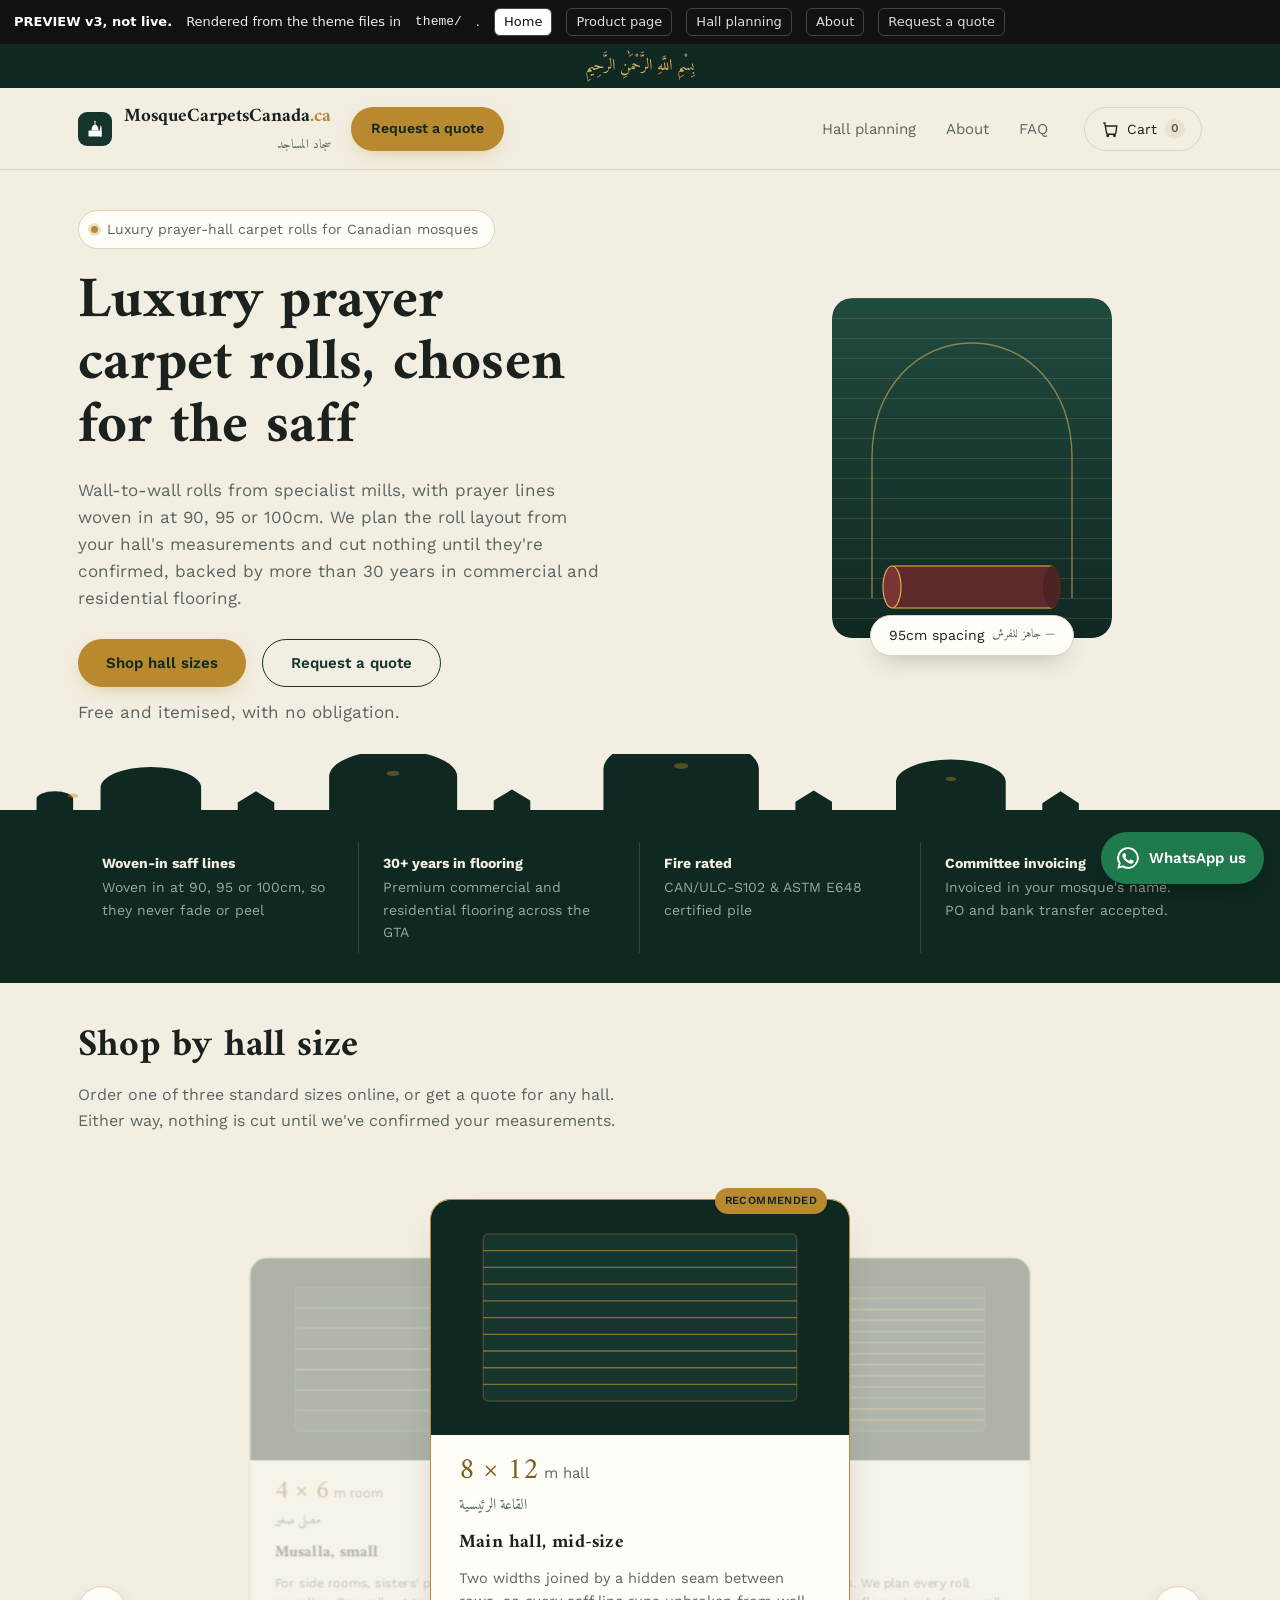
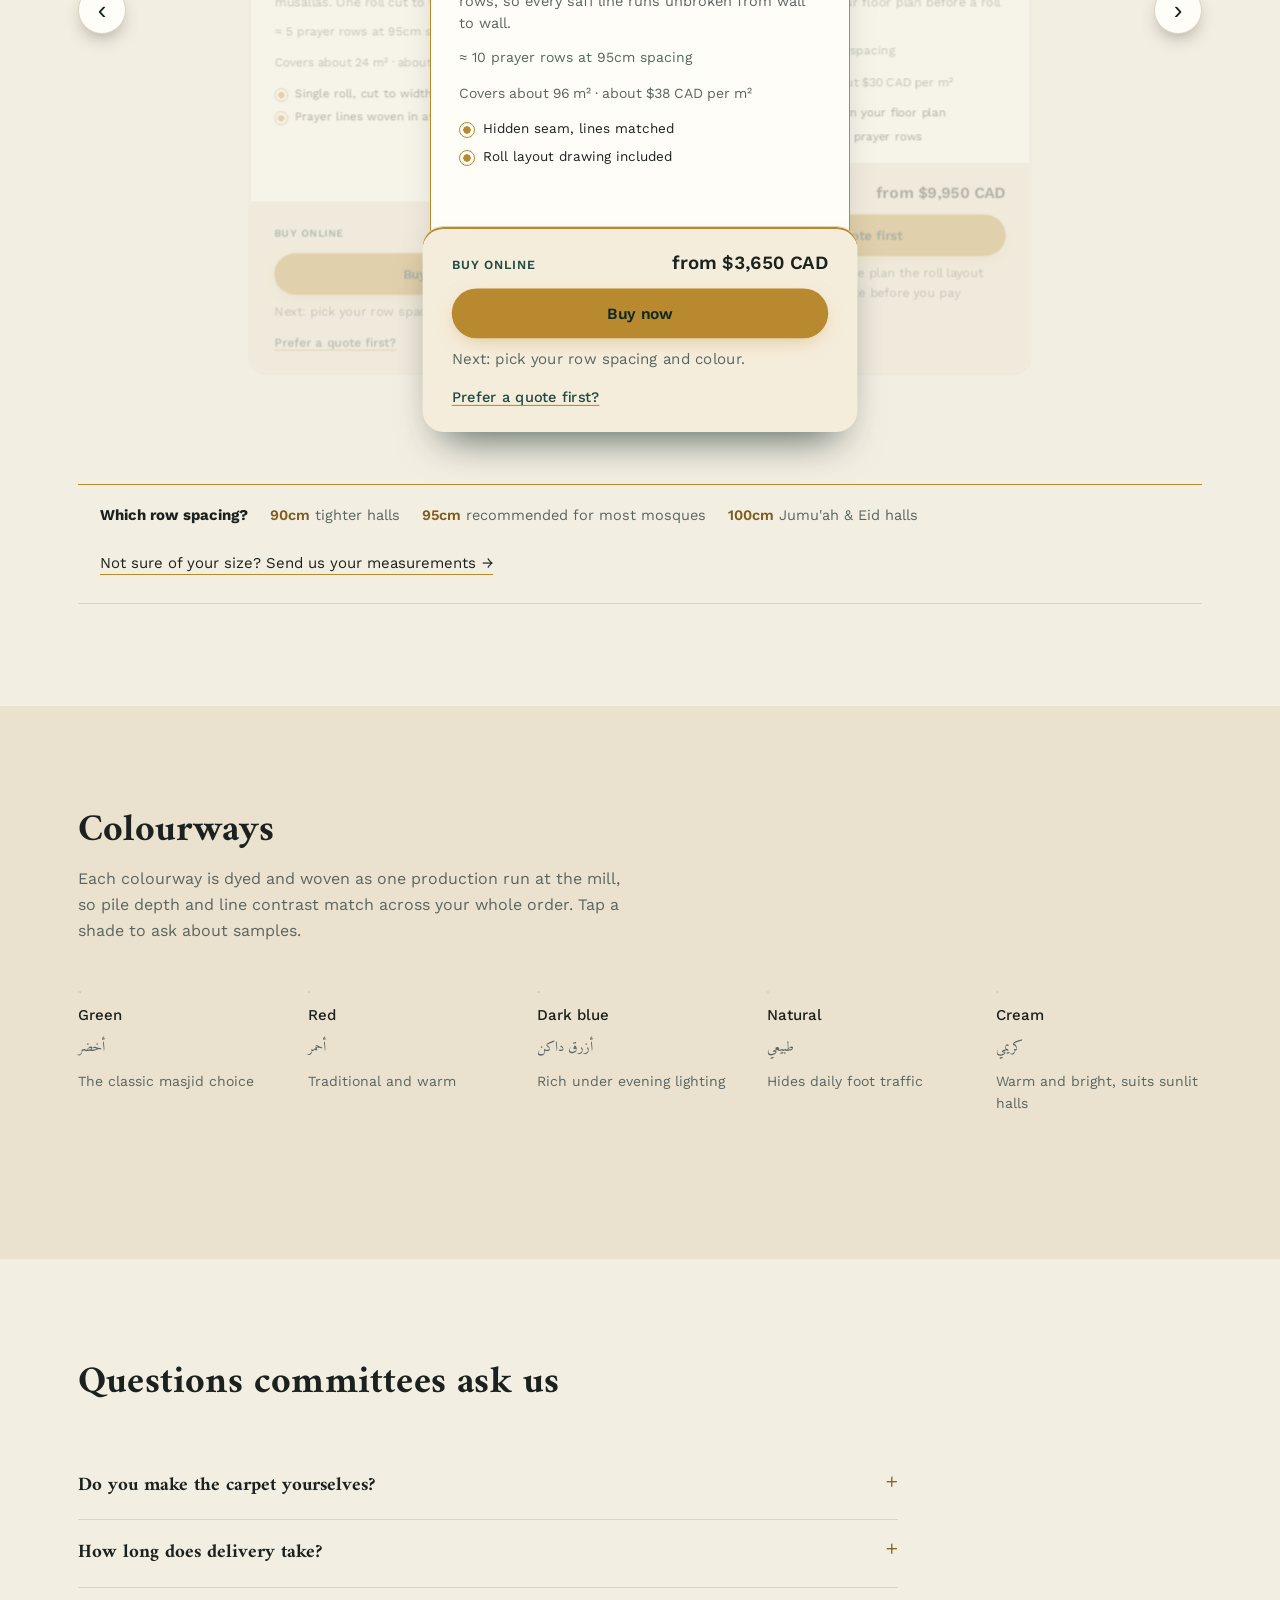
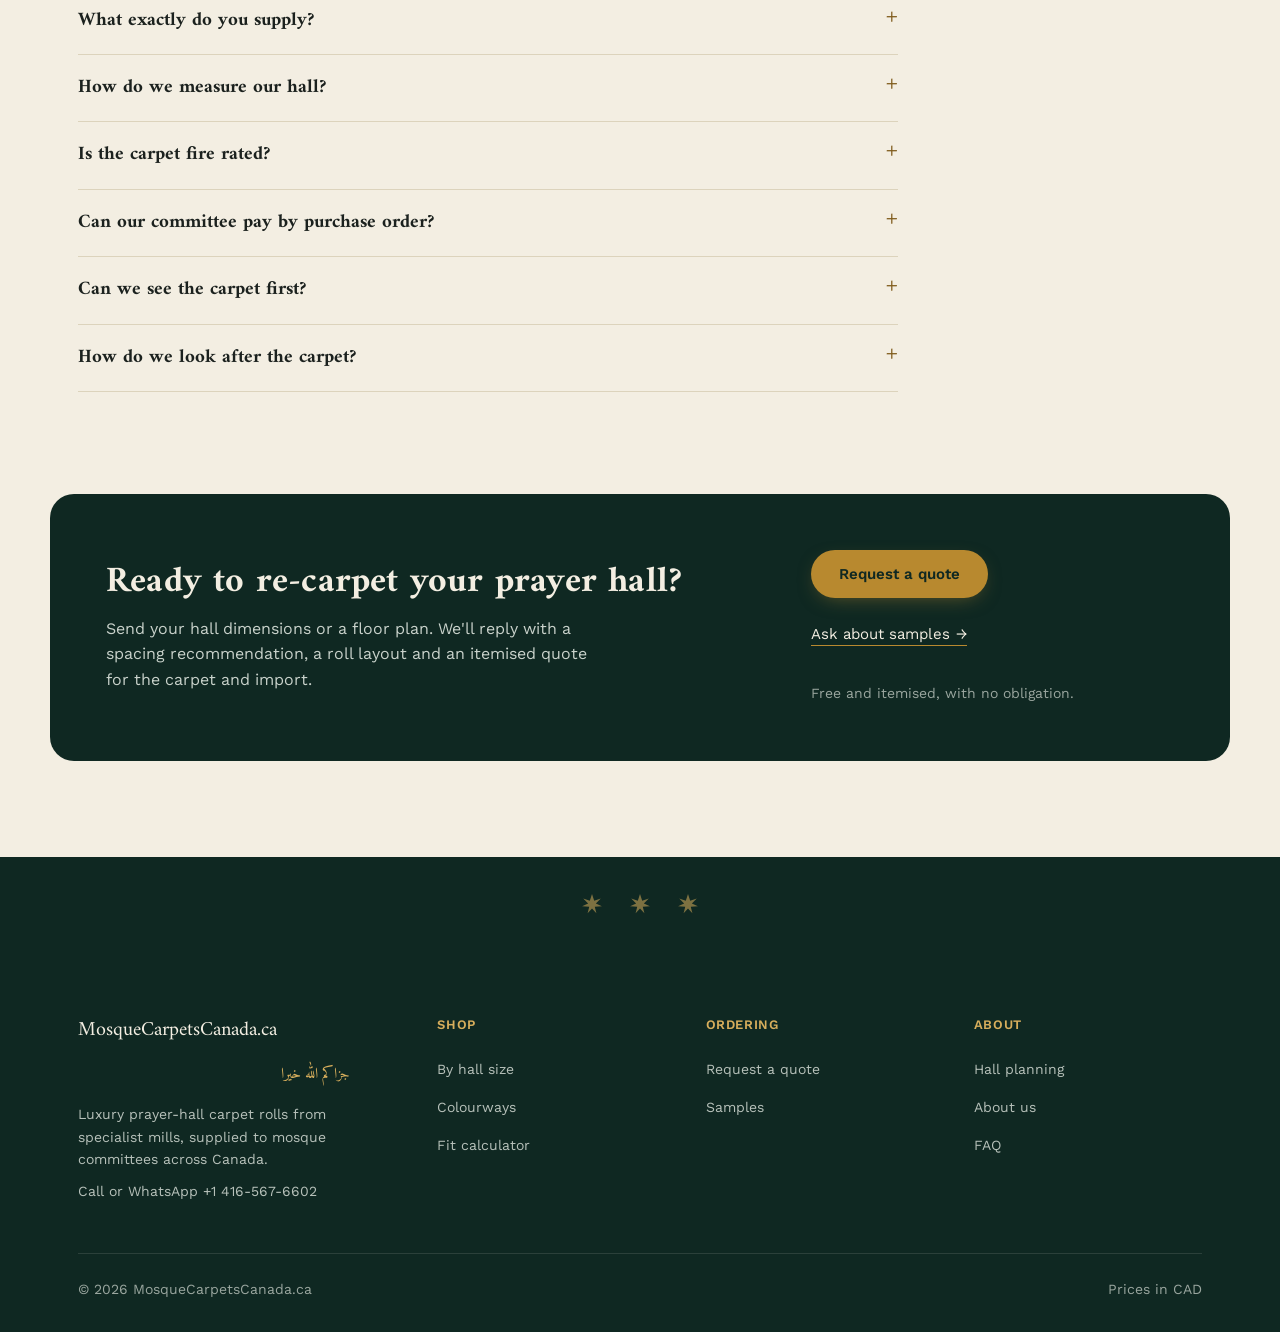
==== commit ab95c8a6: "Merge remote branch; 3D roll frames the carpet automatically Merge the supply-only (v9) work; 3D rol" ====
--- a/previews/v3/index.html
+++ b/previews/v3/index.html
@@ -6,7 +6,7 @@
 .skip{position:absolute;left:8px;top:-60px;z-index:200;background:#0F2822;color:#fff;padding:10px 14px;border-radius:8px}.skip:focus{top:8px}</style>
 </head><body>
 <a class="skip" href="#MainContent">Skip to content</a>
-<div class="pv"><b>PREVIEW v3, not live.</b> Rendered from the theme files in <code>theme/</code>. <a href="index.html" aria-current="page">Home</a><a href="product.html">Product page</a><a href="installation.html">Installation</a><a href="about.html">About</a><a href="quote.html">Request a quote</a></div>
+<div class="pv"><b>PREVIEW v3, not live.</b> Rendered from the theme files in <code>theme/</code>. <a href="index.html" aria-current="page">Home</a><a href="product.html">Product page</a><a href="installation.html">Hall planning</a><a href="about.html">About</a><a href="quote.html">Request a quote</a></div>
 <div id="header-group"><link rel="stylesheet" href="../../theme/assets/mosque-design.css">
 <link rel="stylesheet" href="../../theme/assets/mosque-update.css">
 <link rel="preconnect" href="https://fonts.googleapis.com">
@@ -34,7 +34,7 @@
       </div>
     </a>
     <a class="mcc-btn-primary mcc-btn-sm mcc-nav-quote" href="quote.html">Request a quote</a><nav class="mcc-navlinks" aria-label="Main">
-      <a href="installation.html">Installation</a>
+      <a href="installation.html">Hall planning</a>
       <a href="about.html">About</a>
       <a href="index.html#faq">FAQ</a>
     </nav>
@@ -47,11 +47,14 @@
     </div>
   </div>
   <nav class="mcc-mobile-nav" aria-label="Main (mobile)">
-    <a href="installation.html">Installation</a>
+    <a href="installation.html">Hall planning</a>
     <a href="about.html">About</a>
     <a href="index.html#faq">FAQ</a>
   </nav>
-</header><div class="mcc-mobile-cta" id="mccMobileCta"><a class="mcc-btn-primary" href="quote.html">Request a quote</a></div></div>
+</header><a class="mcc-whatsapp" href="https://wa.me/14165676602?text=Salaam%2C%20I%20have%20a%20question%20about%20carpet%20for%20our%20prayer%20hall." target="_blank" rel="noopener" aria-label="Chat with us on WhatsApp">
+    <svg viewBox="0 0 24 24" width="26" height="26" aria-hidden="true"><path fill="currentColor" d="M12 2a10 10 0 0 0-8.6 15.1L2 22l5-1.3A10 10 0 1 0 12 2zm0 18.2a8.2 8.2 0 0 1-4.2-1.2l-.3-.2-3 .8.8-2.9-.2-.3A8.2 8.2 0 1 1 12 20.2zm4.5-6.1c-.2-.1-1.5-.7-1.7-.8s-.4-.1-.6.1-.7.8-.8 1-.3.2-.5.1a6.7 6.7 0 0 1-3.3-2.9c-.3-.4.3-.4.7-1.4.1-.2 0-.3 0-.5l-.8-1.8c-.2-.5-.4-.4-.6-.4h-.5a1 1 0 0 0-.7.3 2.9 2.9 0 0 0-.9 2.2 5 5 0 0 0 1.1 2.7 11.6 11.6 0 0 0 4.4 3.9c1.6.7 2.3.8 3.1.6a2.6 2.6 0 0 0 1.7-1.2 2.1 2.1 0 0 0 .2-1.2c-.1-.1-.3-.2-.5-.3z"/></svg>
+    <span>WhatsApp us</span>
+  </a><div class="mcc-mobile-cta" id="mccMobileCta"><a class="mcc-btn-primary" href="quote.html">Request a quote</a></div></div>
 <script>
   (function(){
     try{
@@ -95,9 +98,9 @@
 
   <div class="mcc-hero-inner">
     <div class="mcc-hero-copy">
-      <div class="mcc-trust-badge"><span class="mcc-dot"></span>Prayer-hall carpet for Canadian mosques, supplied and installed</div>
-      <h1>Luxury prayer carpet, chosen and fitted by professional installers</h1>
-      <p>Wall-to-wall rolls from specialist mills, with prayer lines woven in at 90, 95 or 100cm. We import the carpet, measure your hall and fit it ourselves, so one team answers for the result, from quote to first salah.</p>
+      <div class="mcc-trust-badge"><span class="mcc-dot"></span>Luxury prayer-hall carpet rolls for Canadian mosques</div>
+      <h1>Luxury prayer carpet rolls, chosen for the saff</h1>
+      <p>Wall-to-wall rolls from specialist mills, with prayer lines woven in at 90, 95 or 100cm. We plan the roll layout from your hall's measurements and cut nothing until they're confirmed, backed by more than 30 years in commercial and residential flooring.</p>
       <div class="mcc-hero-actions">
         <a href="#sizes" class="mcc-btn-primary">Shop hall sizes</a>
         <a href="quote.html" class="mcc-btn-secondary">Request a quote</a>
@@ -130,7 +133,7 @@
 <div class="mcc-strip mcc-trust-band">
   <div class="mcc-wrap">
     <div class="mcc-strip-item"><strong>Woven-in saff lines</strong>Woven in at 90, 95 or 100cm, so they never fade or peel</div>
-    <div class="mcc-strip-item"><strong>Professional installation</strong>Measured, seamed and fitted by our crew</div>
+    <div class="mcc-strip-item"><strong>30+ years in flooring</strong>Premium commercial and residential flooring across the GTA</div>
     <div class="mcc-strip-item"><strong>Fire rated</strong>CAN/ULC-S102 & ASTM E648 certified pile</div>
     <div class="mcc-strip-item"><strong>Committee invoicing</strong>Invoiced in your mosque's name. PO and bank transfer accepted.</div>
   </div>
@@ -153,12 +156,12 @@
           <div class="mcc-size-head">
             <div class="mcc-dims">4 × 6<span> m room</span></div><div class="mcc-dims-ar">مصلى صغير</div></div>
           <h3><a class="mcc-card-title-link" href="product.html">Musalla, small</a></h3>
-          <p>For side rooms, sisters' prayer areas and overflow musallas. One roll cut to width, with no seams.</p><div class="mcc-rows">≈ 5 prayer rows at 95cm spacing</div><div class="mcc-size-area">Covers about 24 m² · about $48 CAD per m²</div><ul class="mcc-incl"><li>Single roll, cut to width</li><li>Installation available, quoted with your order</li></ul><div class="mcc-buy-box">
+          <p>For side rooms, sisters' prayer areas and overflow musallas. One roll cut to width, with no seams.</p><div class="mcc-rows">≈ 5 prayer rows at 95cm spacing</div><div class="mcc-size-area">Covers about 24 m² · about $48 CAD per m²</div><ul class="mcc-incl"><li>Single roll, cut to width</li><li>Prayer lines woven in at your spacing</li></ul><div class="mcc-buy-box">
             <div class="mcc-buy-top">
               <span class="mcc-buy-label">Buy online</span>
               <span class="mcc-price">from $1,150 CAD</span>
             </div><a class="mcc-btn-primary mcc-buy-btn" href="product.html" aria-label="Buy now: Musalla, small">Buy now</a>
-              <p class="mcc-buy-note">Next: pick your row spacing, colour and installation.</p>
+              <p class="mcc-buy-note">Next: pick your row spacing and colour.</p>
               <a class="mcc-buy-quote" href="quote.html?product=musalla-carpet-roll-small-4-6-m">Prefer a quote first?</a></div>
         </article><article class="mcc-size-card mcc-pop" data-carousel-card aria-roledescription="slide" ><span class="mcc-pop-tag">Recommended</span><div class="mcc-card-media"><svg viewBox="0 0 320 180" aria-hidden="true" preserveAspectRatio="xMidYMid slice">
                 <rect width="320" height="180" fill="#0F2822"/>
@@ -169,12 +172,12 @@
           <div class="mcc-size-head">
             <div class="mcc-dims">8 × 12<span> m hall</span></div><div class="mcc-dims-ar">القاعة الرئيسية</div></div>
           <h3><a class="mcc-card-title-link" href="product.html">Main hall, mid-size</a></h3>
-          <p>Two widths joined by a hidden seam between rows, so every saff line runs unbroken from wall to wall.</p><div class="mcc-rows">≈ 10 prayer rows at 95cm spacing</div><div class="mcc-size-area">Covers about 96 m² · about $38 CAD per m²</div><ul class="mcc-incl"><li>Hidden seam, lines matched</li><li>Installation available, quoted with your order</li></ul><div class="mcc-buy-box">
+          <p>Two widths joined by a hidden seam between rows, so every saff line runs unbroken from wall to wall.</p><div class="mcc-rows">≈ 10 prayer rows at 95cm spacing</div><div class="mcc-size-area">Covers about 96 m² · about $38 CAD per m²</div><ul class="mcc-incl"><li>Hidden seam, lines matched</li><li>Roll layout drawing included</li></ul><div class="mcc-buy-box">
             <div class="mcc-buy-top">
               <span class="mcc-buy-label">Buy online</span>
               <span class="mcc-price">from $3,650 CAD</span>
             </div><a class="mcc-btn-primary mcc-buy-btn" href="product.html" aria-label="Buy now: Main hall, mid-size">Buy now</a>
-              <p class="mcc-buy-note">Next: pick your row spacing, colour and installation.</p>
+              <p class="mcc-buy-note">Next: pick your row spacing and colour.</p>
               <a class="mcc-buy-quote" href="quote.html?product=main-hall-carpet-roll-mid-size-8-12-m">Prefer a quote first?</a></div>
         </article><article class="mcc-size-card" data-carousel-card aria-roledescription="slide" ><div class="mcc-card-media"><svg viewBox="0 0 320 180" aria-hidden="true" preserveAspectRatio="xMidYMid slice">
                 <rect width="320" height="180" fill="#0F2822"/>
@@ -185,12 +188,12 @@
           <div class="mcc-size-head">
             <div class="mcc-dims">15 × 22<span> m hall</span></div><div class="mcc-dims-ar">قاعة الجمعة</div></div>
           <h3><a class="mcc-card-title-link" href="product.html">Jumu'ah hall, large</a></h3>
-          <p>For Jumu'ah and Eid halls. We visit, template your floor and plan every seam before a roll is cut.</p><div class="mcc-rows">≈ 19 prayer rows at 95cm spacing</div><div class="mcc-size-area">Covers about 330 m² · about $30 CAD per m²</div><ul class="mcc-incl"><li>Site visit & floor template included</li><li>Full professional installation</li></ul><div class="mcc-buy-box mcc-buy-box-quote">
+          <p>For Jumu'ah and Eid halls. We plan every roll width and seam from your floor plan before a roll is cut.</p><div class="mcc-rows">≈ 19 prayer rows at 95cm spacing</div><div class="mcc-size-area">Covers about 330 m² · about $30 CAD per m²</div><ul class="mcc-incl"><li>Roll layout planned from your floor plan</li><li>Seams placed between prayer rows</li></ul><div class="mcc-buy-box mcc-buy-box-quote">
             <div class="mcc-buy-top">
               <span class="mcc-buy-label">Quote first</span>
               <span class="mcc-price">from $9,950 CAD</span>
-            </div><a class="mcc-btn-primary mcc-buy-btn" href="quote.html?product=jumuah-hall-carpet-roll-large-15-22-m&need=site-visit">Get a quote &amp; site visit</a>
-              <p class="mcc-buy-note">We visit, template your floor and send an itemised quote before you pay anything.</p><a class="mcc-buy-quote" href="product.html">Or buy online now</a></div>
+            </div><a class="mcc-btn-primary mcc-buy-btn" href="quote.html?product=jumuah-hall-carpet-roll-large-15-22-m">Get a quote first</a>
+              <p class="mcc-buy-note">Send us your floor plan. We plan the roll layout and send an itemised quote before you pay anything.</p><a class="mcc-buy-quote" href="product.html">Or buy online now</a></div>
         </article></div>
     <button type="button" class="mcc-carousel-nav mcc-carousel-next" data-carousel-next aria-label="Next hall size" hidden>&#8250;</button>
     <p class="mcc-visually-hidden" aria-live="polite" data-carousel-status></p>
@@ -225,12 +228,12 @@
 <section class="mcc-section" id="faq">
   <div class="mcc-wrap">
     <div class="mcc-section-head" data-reveal><h2>Questions committees ask us</h2></div>
-    <div class="mcc-faq"><details  ><summary>Do you make the carpet yourselves?</summary><p>We're specialist suppliers. We choose each carpet from partner mills, import it and inspect every roll in Canada. Not being tied to one factory means we pick the mill that suits your hall and budget.</p></details><details  ><summary>How long does delivery take?</summary><p>It depends on the colourway, spacing and quantity. We confirm your delivery date in writing once your measurements are confirmed, before anything is cut.</p></details><details  ><summary>Is installation included?</summary><p>Yes, if you'd like it. Every quote shows two prices, supply only and supply + installation, so your committee can compare. The Jumu'ah hall package always includes a site visit and floor template.</p></details><details  ><summary>Will we miss Jumu'ah during the install?</summary><p>No. We plan install days around salah times and Jumu'ah, and agree the dates with your committee in advance.</p></details><details  ><summary>Do you remove the old carpet?</summary><p>Yes. Removing the old carpet can be added to your quote as its own line, so your committee can see the cost.</p></details><details  ><summary>Is the carpet fire rated?</summary><p>Yes. The pile is certified to CAN/ULC-S102 and ASTM E648. We can send the certificates to your building inspector or insurer.</p></details><details  ><summary>Can our committee pay by purchase order?</summary><p>Yes. We accept POs and bank transfer, and we invoice in your mosque's registered name for your records.</p></details><details  ><summary>Can we see the carpet first?</summary><p>Yes. Request samples of any colourway through our quote form and we'll arrange them for your committee.</p></details><details  ><summary>How do we look after the carpet?</summary><p>Vacuum regularly along the direction of the pile, and blot spills straight away with a clean, damp cloth rather than rubbing. A professional deep clean once or twice a year keeps the pile and the saff lines looking sharp.</p></details></div>
+    <div class="mcc-faq"><details  ><summary>Do you make the carpet yourselves?</summary><p>We're specialist suppliers. We choose each carpet from partner mills, import it and inspect every roll in Canada. Not being tied to one factory means we pick the mill that suits your hall and budget.</p></details><details  ><summary>How long does delivery take?</summary><p>It depends on the colourway, spacing and quantity. We confirm your delivery date in writing once your measurements are confirmed, before anything is cut.</p></details><details  ><summary>What exactly do you supply?</summary><p>Luxury carpet rolls with the prayer lines woven in, cut to your hall's confirmed measurements and delivered to your mosque. We supply the carpet only, and every order comes with a roll layout showing where the seams and saff lines fall.</p></details><details  ><summary>How do we measure our hall?</summary><p>Measure the width, wall to wall, and the length from the qibla wall to the back wall, in metres. Mark doors, pillars and any vents. A rough floor plan or a few photos help, and we confirm everything with you before anything is cut.</p></details><details  ><summary>Is the carpet fire rated?</summary><p>Yes. The pile is certified to CAN/ULC-S102 and ASTM E648. We can send the certificates to your building inspector or insurer.</p></details><details  ><summary>Can our committee pay by purchase order?</summary><p>Yes. We accept POs and bank transfer, and we invoice in your mosque's registered name for your records.</p></details><details  ><summary>Can we see the carpet first?</summary><p>Yes. Request samples of any colourway through our quote form and we'll arrange them for your committee.</p></details><details  ><summary>How do we look after the carpet?</summary><p>Vacuum regularly along the direction of the pile, and blot spills straight away with a clean, damp cloth rather than rubbing. A professional deep clean once or twice a year keeps the pile and the saff lines looking sharp.</p></details></div>
   </div>
 </section>
 
 <section class="mcc-cta mcc-on-dark" data-reveal>
-  <div><h2>Ready to re-carpet your prayer hall?</h2><p>Send your hall dimensions or a floor plan. We'll reply with a spacing recommendation, a roll layout and an itemised quote covering supply, import and installation.</p></div>
+  <div><h2>Ready to re-carpet your prayer hall?</h2><p>Send your hall dimensions or a floor plan. We'll reply with a spacing recommendation, a roll layout and an itemised quote for the carpet and import.</p></div>
   <div class="mcc-cta-actions"><a href="quote.html" class="mcc-btn-primary">Request a quote</a><a href="quote.html?need=samples" class="mcc-btn-ghost">Ask about samples</a><p class="mcc-cta-note">Free and itemised, with no obligation.</p></div>
 </section>
 </div>
@@ -366,22 +369,21 @@
       <div>
         <div class="mcc-foot-logo">MosqueCarpetsCanada.ca</div>
         <p class="mcc-ar" style="max-width:34ch; color:var(--brass-light); font-size:15px; margin-bottom:14px;">جزاكم الله خيرا</p>
-        <p style="max-width:34ch;">Luxury prayer-hall carpet, sourced from specialist mills, then supplied and installed for mosque committees across Canada.</p></div>
+        <p style="max-width:34ch;">Luxury prayer-hall carpet rolls from specialist mills, supplied to mosque committees across Canada.</p><p>Call or WhatsApp +1 416-567-6602</p></div>
       <div>
         <h4>Shop</h4>
         <a href="index.html#sizes">By hall size</a>
         <a href="index.html#colours">Colourways</a>
-        <a href="/pages/installation#calculator">Fit calculator</a>
+        <a href="installation.html#calculator">Fit calculator</a>
       </div>
       <div>
         <h4>Ordering</h4>
         <a href="quote.html">Request a quote</a>
-        <a href="quote.html?need=site-visit">Request a site visit</a>
         <a href="quote.html?need=samples">Samples</a>
       </div>
       <div>
         <h4>About</h4>
-        <a href="installation.html">Installation</a>
+        <a href="installation.html">Hall planning</a>
         <a href="about.html">About us</a>
         <a href="index.html#faq">FAQ</a>
       </div>
